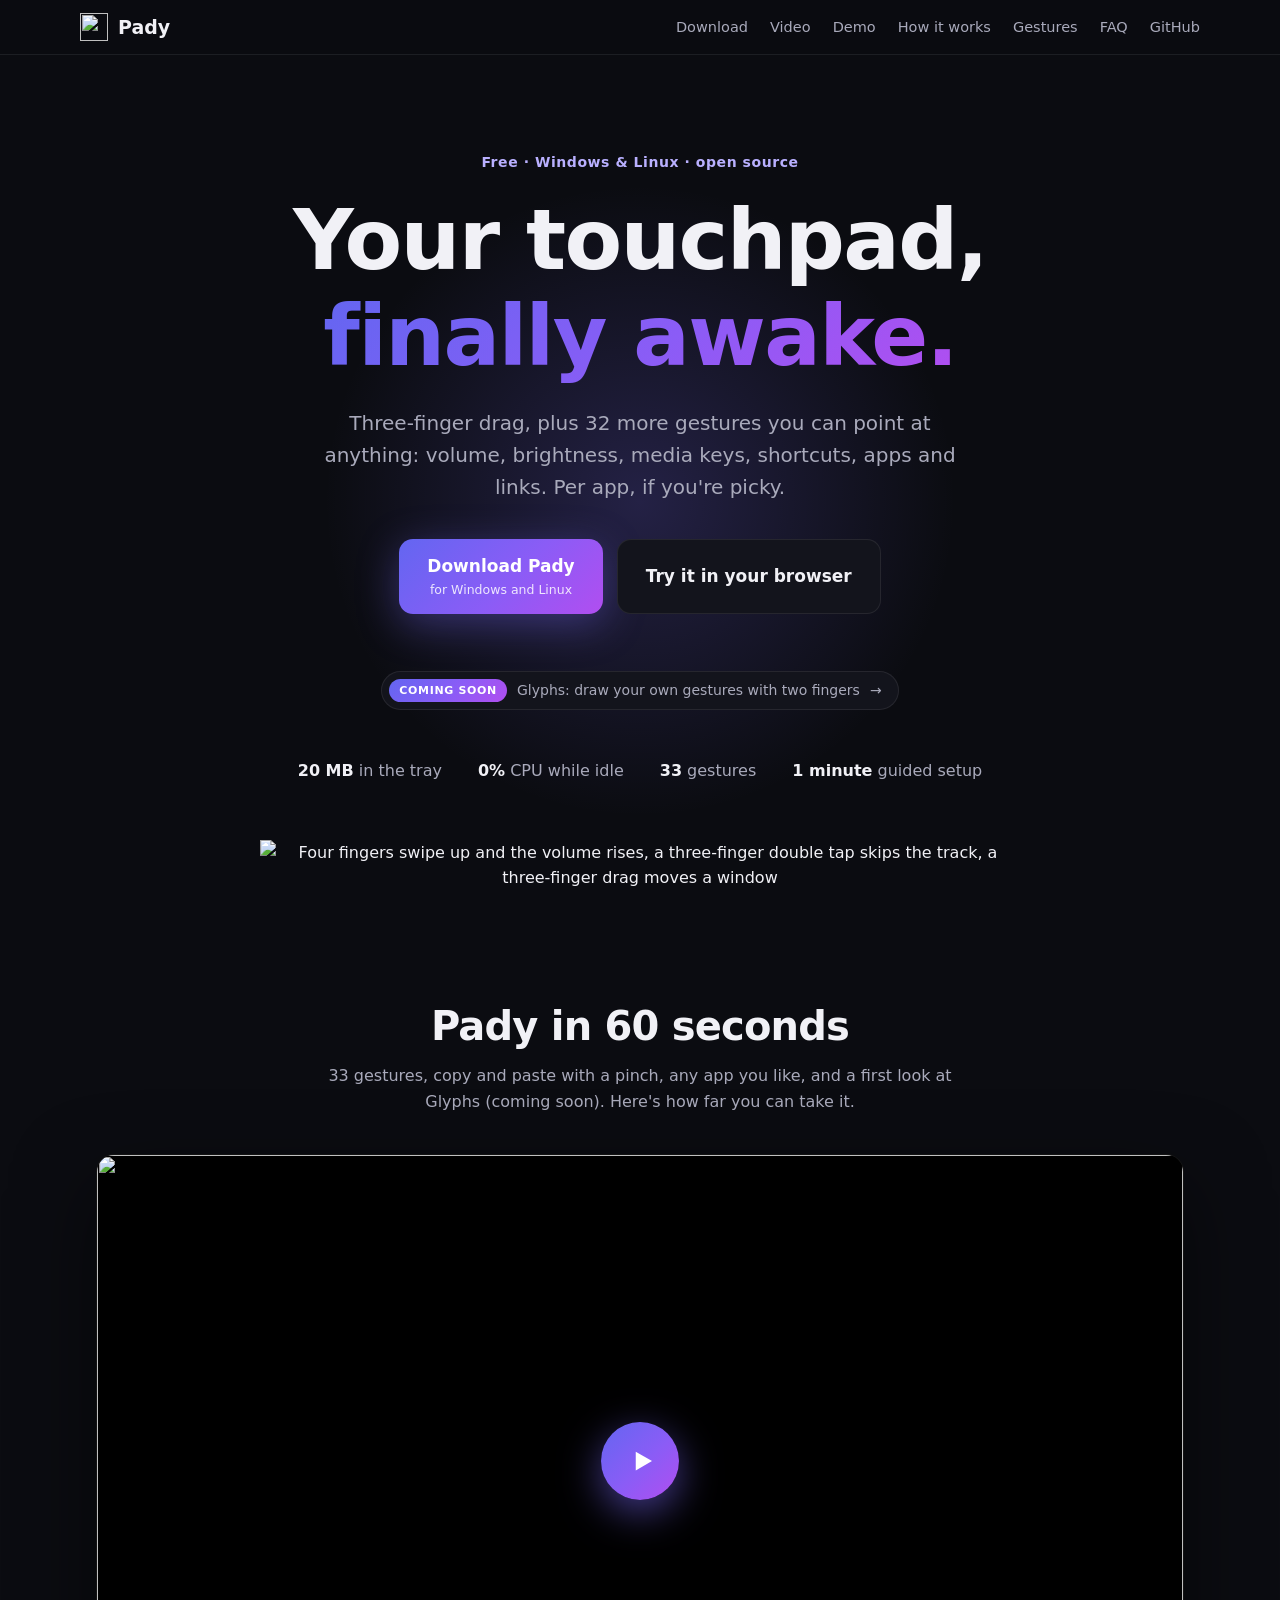
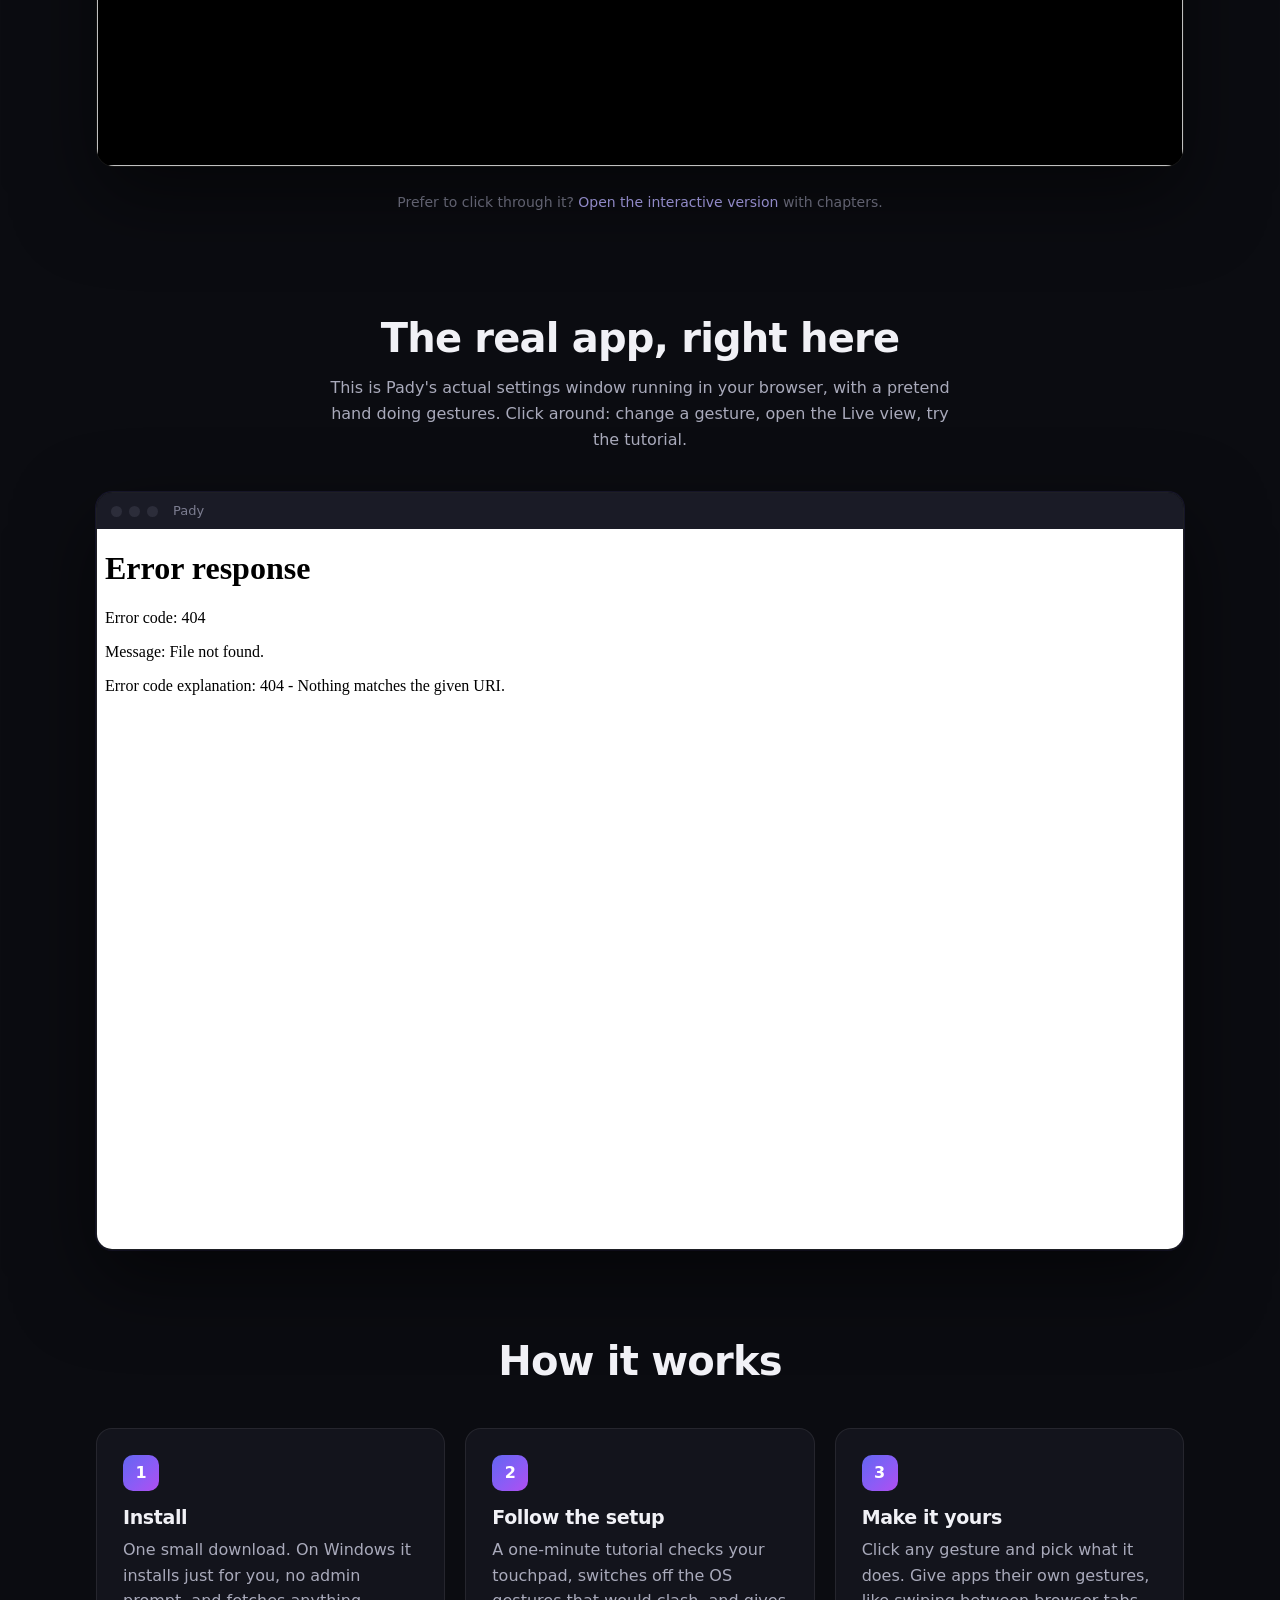
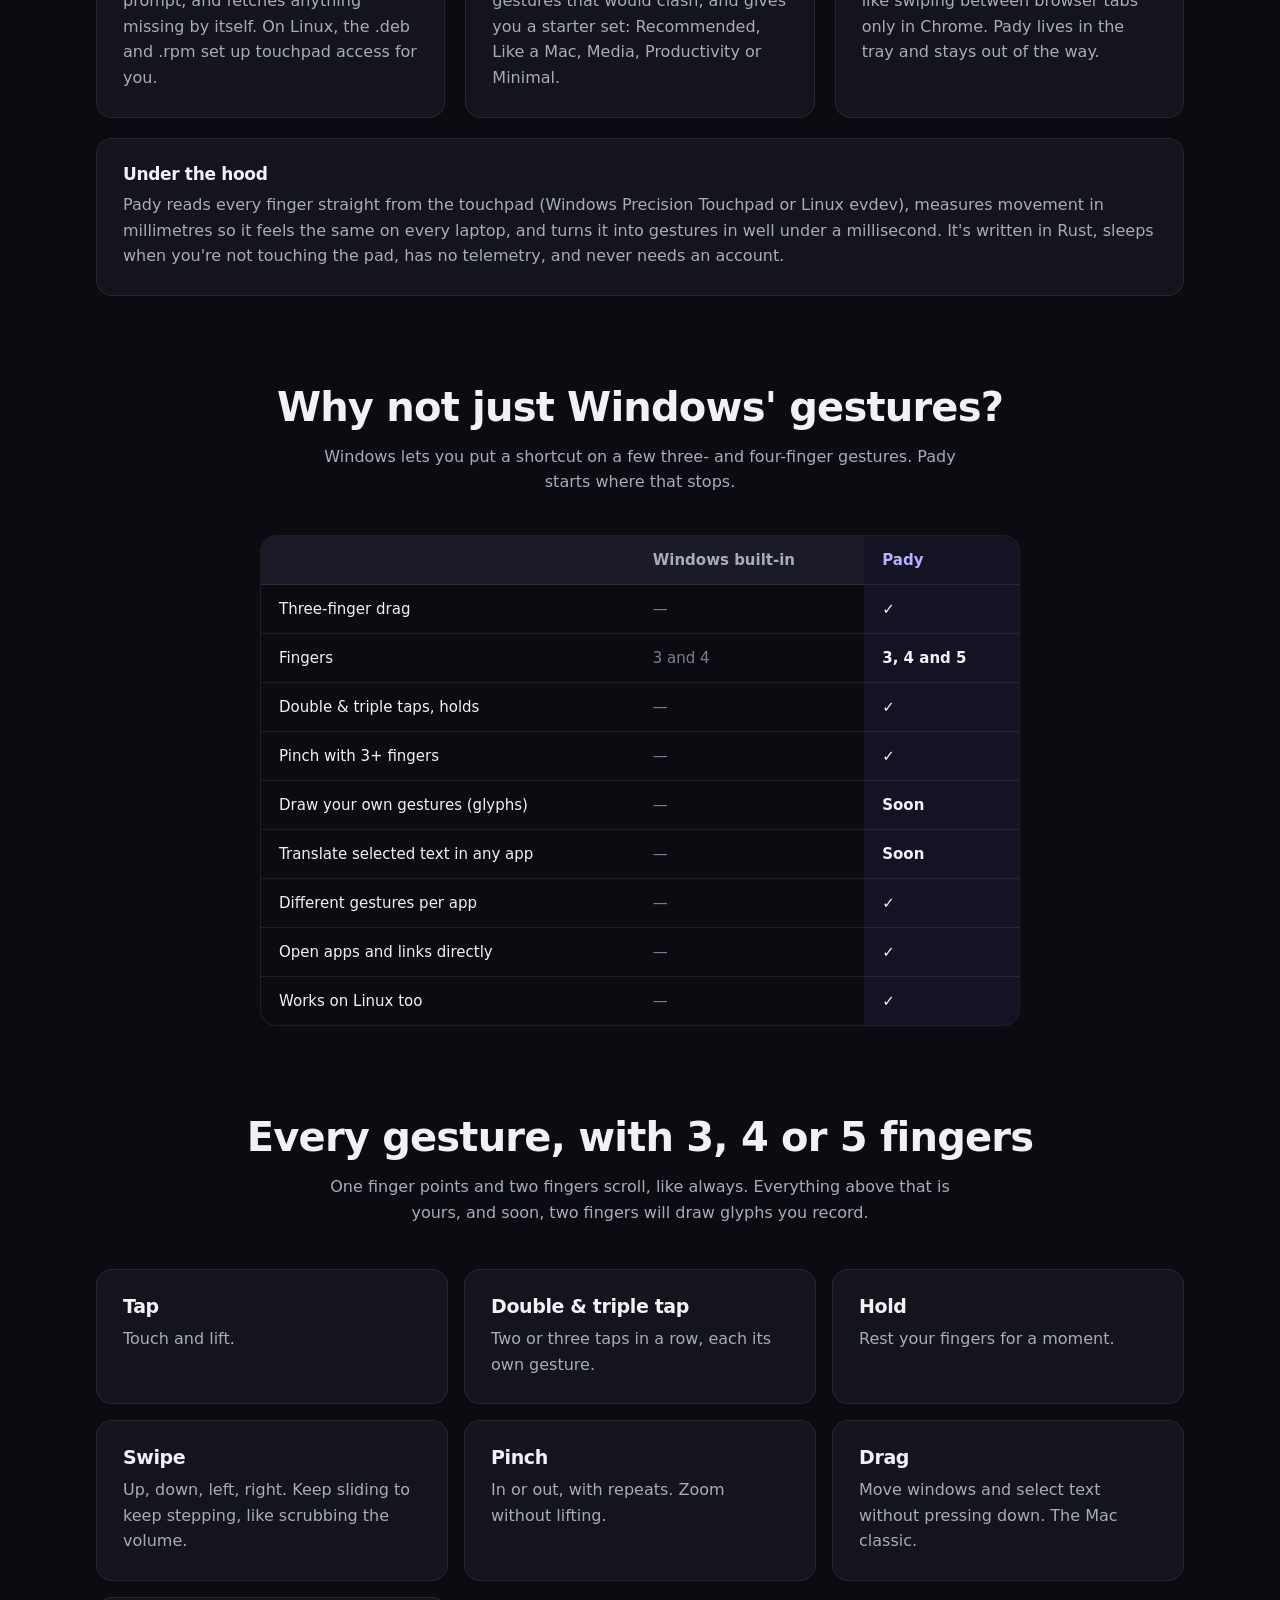
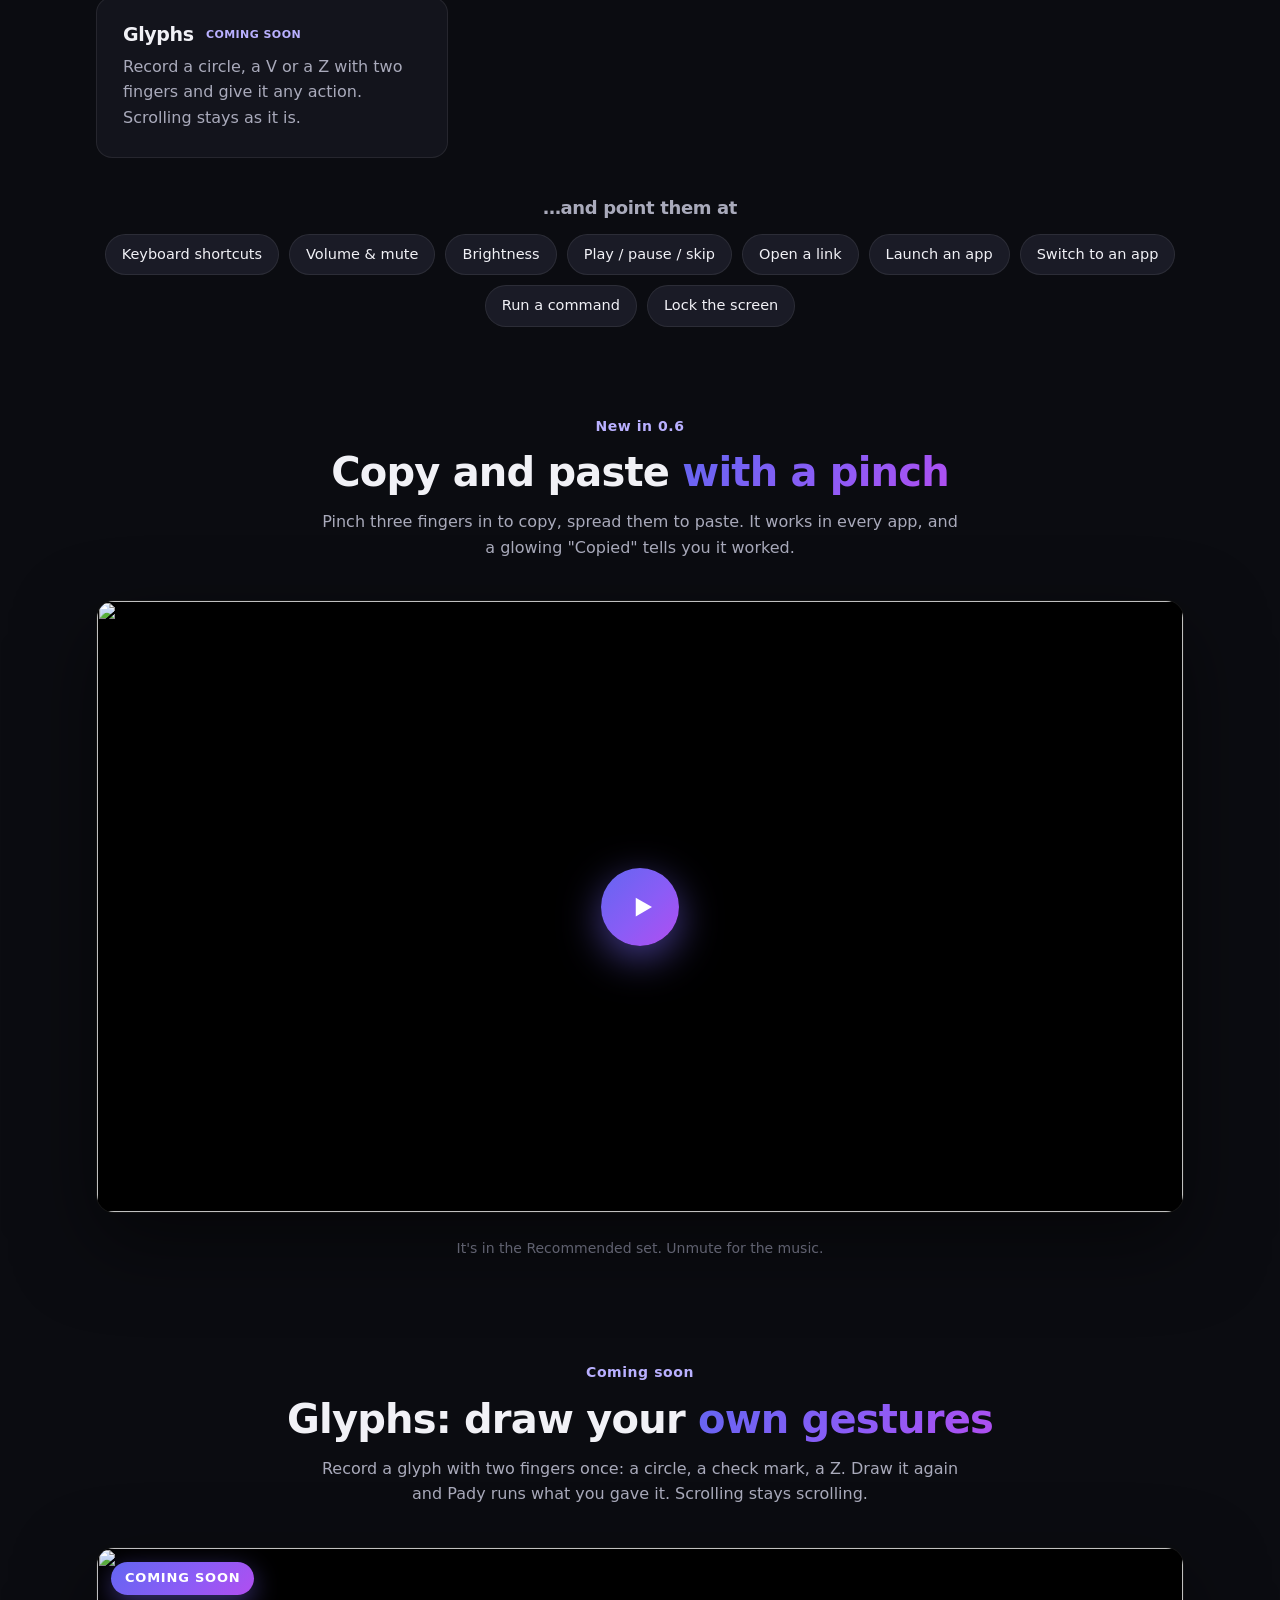
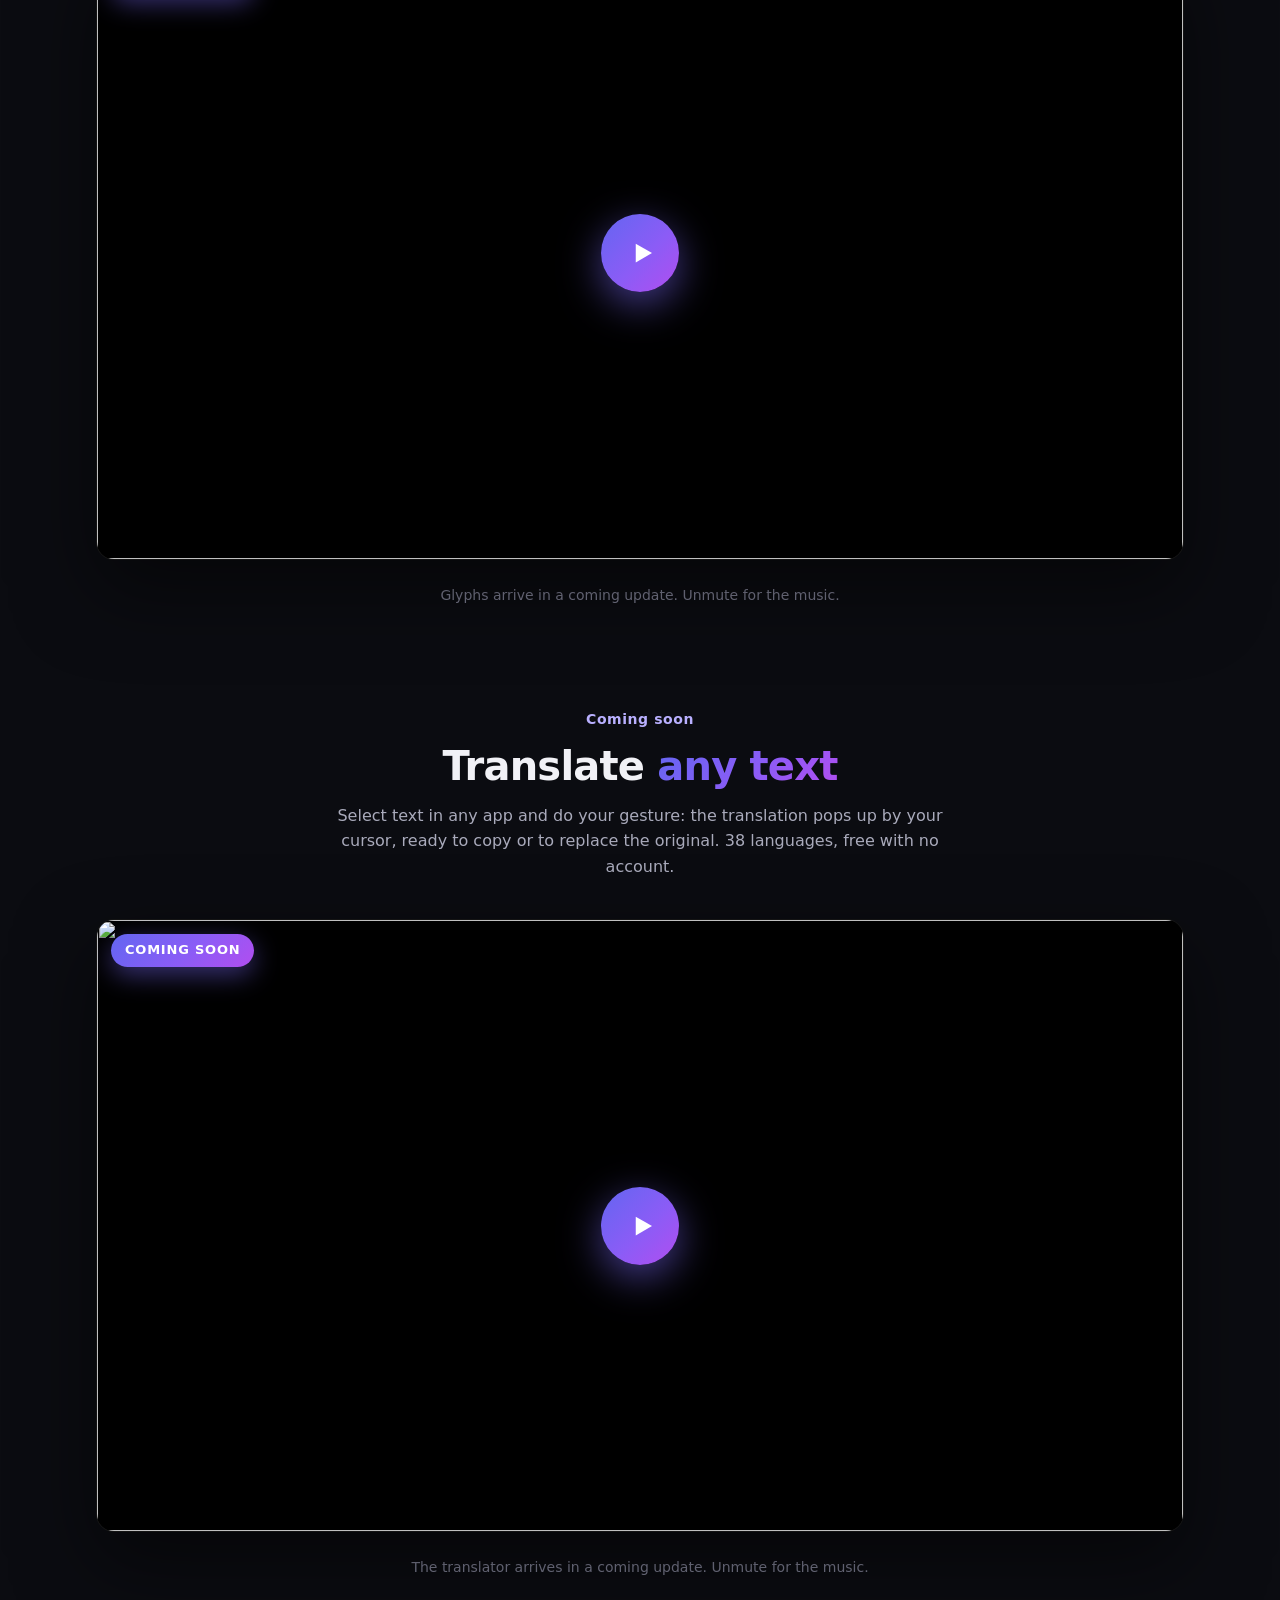
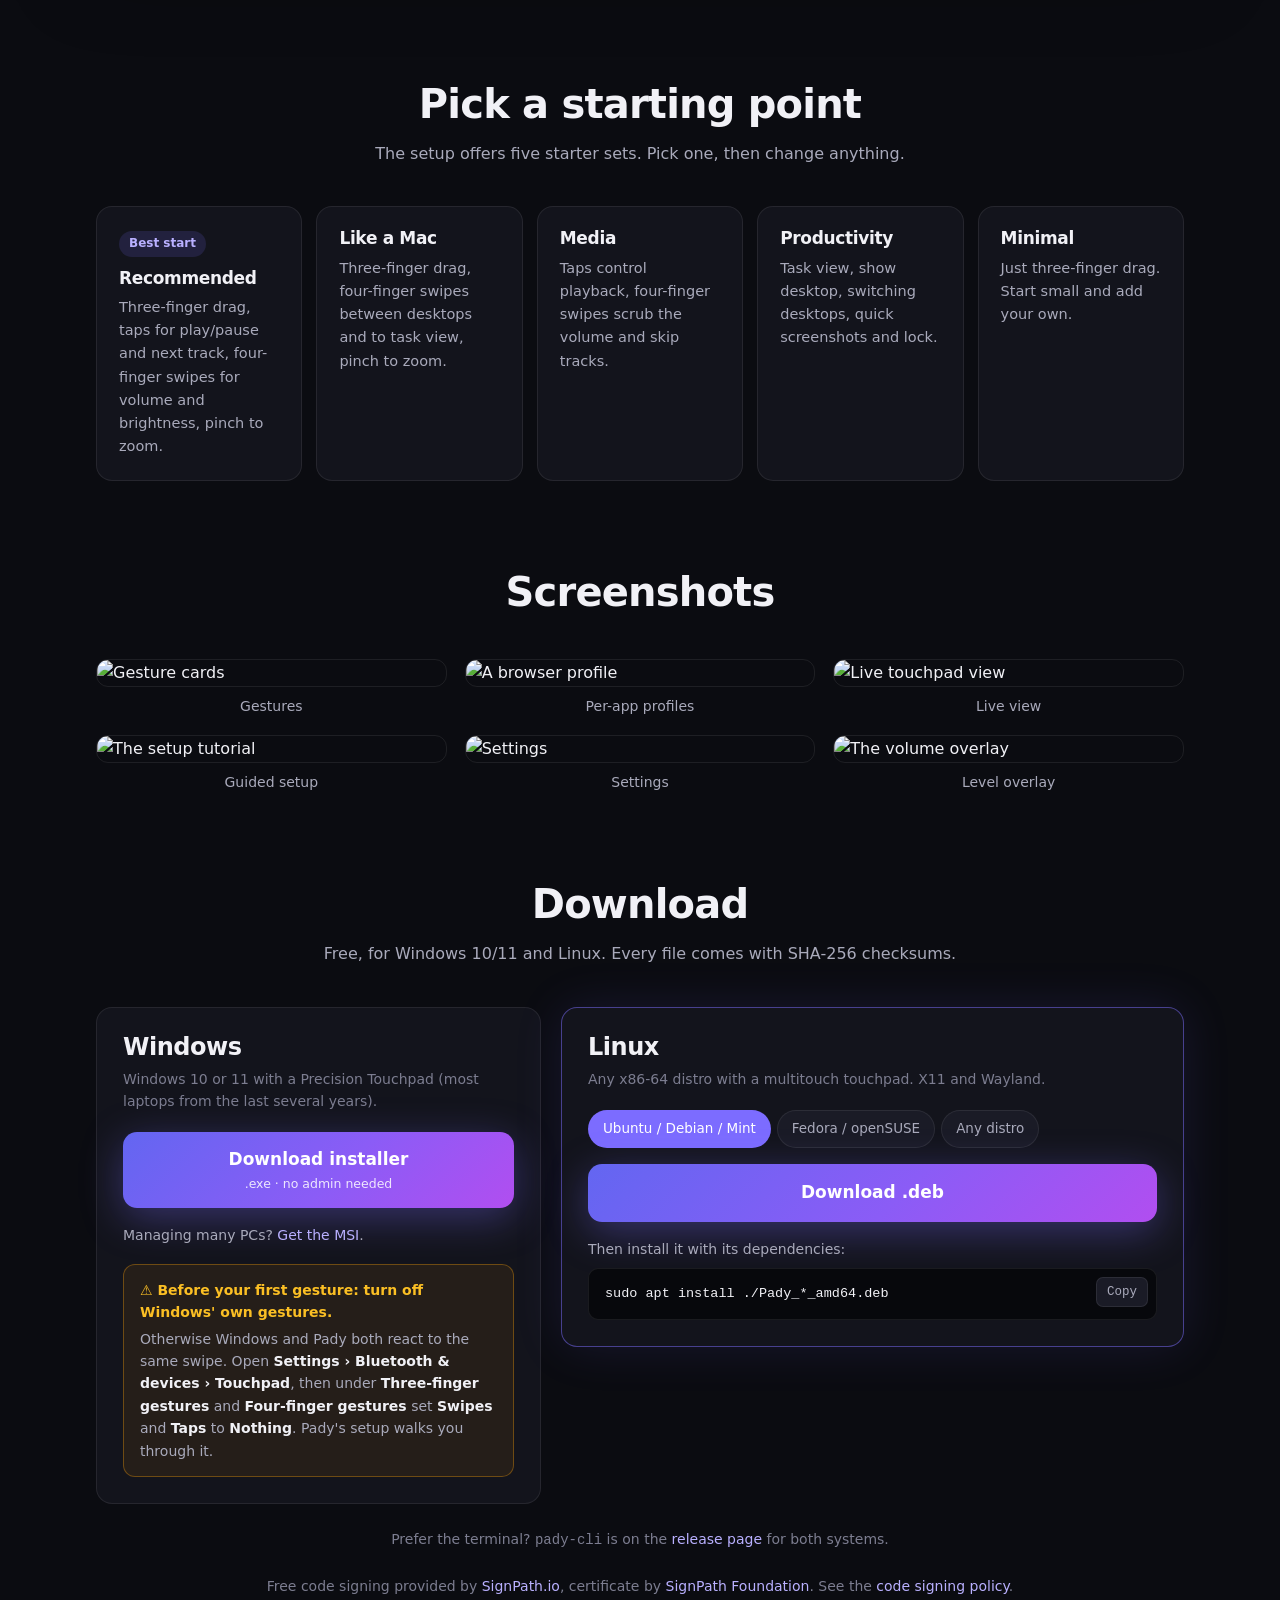
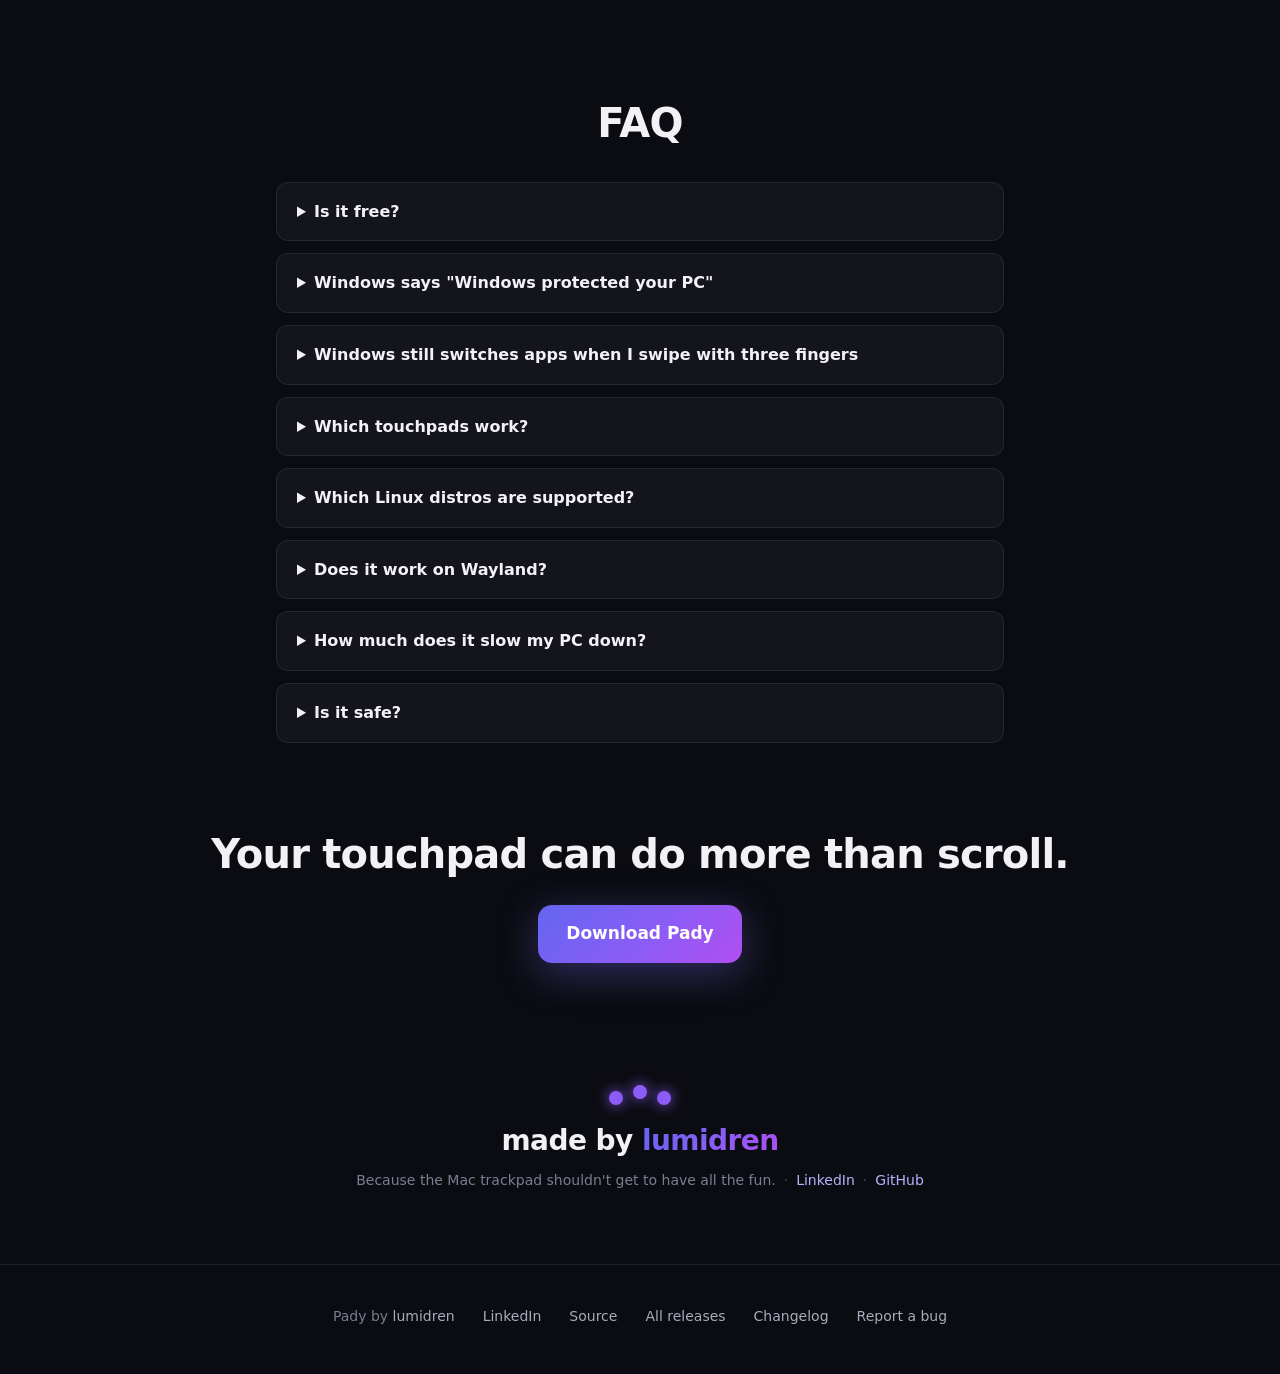
==== site/index.html @ 4ce88fe6 "Play the Translator video from YouTube" ====
<!doctype html>
<html lang="en">
<head>
  <meta charset="utf-8">
  <meta name="viewport" content="width=device-width, initial-scale=1">
  <meta name="color-scheme" content="dark">
  <title>Pady · touchpad gestures for Windows and Linux</title>
  <meta name="description" content="Your touchpad, finally awake. Three-finger drag, plus 32 more gestures you can point at anything: volume, brightness, media keys, shortcuts, apps and links. Free for Windows and Linux.">
  <meta property="og:title" content="Pady · touchpad gestures for Windows and Linux">
  <meta property="og:description" content="Your touchpad, finally awake. Three-finger drag, plus 32 more gestures you can point at anything.">
  <meta property="og:image" content="docs/screenshots/gestures.png">
  <link rel="icon" href="demo/logo.svg" type="image/svg+xml">
  <link rel="stylesheet" href="style.css">
</head>
<body>
  <header class="nav">
    <a class="brand" href="#top"><img src="demo/logo.svg" alt="" width="28" height="28">Pady</a>
    <nav>
      <a href="#download">Download</a>
      <a href="#video">Video</a>
      <a href="#demo">Demo</a>
      <a href="#how">How it works</a>
      <a href="#gestures">Gestures</a>
      <a href="#faq">FAQ</a>
      <a href="https://github.com/lumidren/Pady">GitHub</a>
    </nav>
  </header>

  <main id="top">
    <section class="hero">
      <div class="glow" aria-hidden="true"></div>
      <p class="eyebrow">Free · Windows &amp; Linux · open source</p>
      <h1>Your touchpad,<br><span class="grad">finally awake.</span></h1>
      <p class="lead">Three-finger drag, plus 32 more gestures you can point at anything: volume, brightness, media keys, shortcuts, apps and links. Per app, if you're picky.</p>
      <div class="cta">
        <a class="btn btn-primary" id="dl-main" href="https://github.com/lumidren/Pady/releases/latest">
          <span id="dl-label">Download Pady</span>
          <small id="dl-meta">for Windows and Linux</small>
        </a>
        <a class="btn btn-ghost" href="#demo">Try it in your browser</a>
      </div>
      <p class="dl-others" id="dl-others"></p>
      <a class="soon-link" href="#glyphs"><span class="soon-tag">Coming soon</span> Glyphs: draw your own gestures with two fingers <span aria-hidden="true">→</span></a>
      <ul class="facts">
        <li><b>20 MB</b> in the tray</li>
        <li><b>0%</b> CPU while idle</li>
        <li><b>33</b> gestures</li>
        <li><b>1 minute</b> guided setup</li>
      </ul>
      <img class="hero-demo" src="docs/demo.svg" alt="Four fingers swipe up and the volume rises, a three-finger double tap skips the track, a three-finger drag moves a window">
    </section>

    <section id="video" class="section">
      <h2>Pady in 60 seconds</h2>
      <p class="sub">33 gestures, copy and paste with a pinch, any app you like, and a first look at Glyphs (coming soon). Here's how far you can take it.</p>
      <div class="video-frame" id="main-video" data-youtube="e4grMSxty78" data-title="Pady in 60 seconds">
        <video controls playsinline preload="none" poster="docs/video/poster.png" width="1920" height="1080">
          <source src="docs/video/pady-in-60-seconds.mp4" type="video/mp4">
          <a href="docs/video/pady-in-60-seconds.mp4">Download the video</a>
        </video>
      </div>
      <p class="note-center">Prefer to click through it? <a href="video.html">Open the interactive version</a> with chapters.</p>
    </section>

    <section id="demo" class="section">
      <h2>The real app, right here</h2>
      <p class="sub">This is Pady's actual settings window running in your browser, with a pretend hand doing gestures. Click around: change a gesture, open the Live view, try the tutorial.</p>
      <div class="demo-frame">
        <div class="demo-bar"><i></i><i></i><i></i><span>Pady</span></div>
        <iframe src="demo/index.html?noconflicts" title="Interactive demo of the Pady app" loading="lazy"></iframe>
      </div>
      <img class="demo-fallback" src="docs/screenshots/gestures.png" alt="Pady's gesture page">
      <p class="note">On a phone? Here's a screenshot instead. The live demo needs a bigger screen.</p>
    </section>

    <section id="how" class="section">
      <h2>How it works</h2>
      <div class="steps">
        <div class="step"><span>1</span><h3>Install</h3><p>One small download. On Windows it installs just for you, no admin prompt, and fetches anything missing by itself. On Linux, the .deb and .rpm set up touchpad access for you.</p></div>
        <div class="step"><span>2</span><h3>Follow the setup</h3><p>A one-minute tutorial checks your touchpad, switches off the OS gestures that would clash, and gives you a starter set: Recommended, Like a Mac, Media, Productivity or Minimal.</p></div>
        <div class="step"><span>3</span><h3>Make it yours</h3><p>Click any gesture and pick what it does. Give apps their own gestures, like swiping between browser tabs only in Chrome. Pady lives in the tray and stays out of the way.</p></div>
      </div>
      <div class="under">
        <h3>Under the hood</h3>
        <p>Pady reads every finger straight from the touchpad (Windows Precision Touchpad or Linux evdev), measures movement in millimetres so it feels the same on every laptop, and turns it into gestures in well under a millisecond. It's written in Rust, sleeps when you're not touching the pad, has no telemetry, and never needs an account.</p>
      </div>
    </section>

    <section class="section">
      <h2>Why not just Windows' gestures?</h2>
      <p class="sub">Windows lets you put a shortcut on a few three- and four-finger gestures. Pady starts where that stops.</p>
      <div class="compare">
        <table>
          <thead><tr><th></th><th>Windows built-in</th><th class="us">Pady</th></tr></thead>
          <tbody>
            <tr><td>Three-finger drag</td><td>—</td><td class="us">✓</td></tr>
            <tr><td>Fingers</td><td>3 and 4</td><td class="us">3, 4 and 5</td></tr>
            <tr><td>Double &amp; triple taps, holds</td><td>—</td><td class="us">✓</td></tr>
            <tr><td>Pinch with 3+ fingers</td><td>—</td><td class="us">✓</td></tr>
            <tr><td>Draw your own gestures (glyphs)</td><td>—</td><td class="us">Soon</td></tr>
            <tr><td>Translate selected text in any app</td><td>—</td><td class="us">Soon</td></tr>
            <tr><td>Different gestures per app</td><td>—</td><td class="us">✓</td></tr>
            <tr><td>Open apps and links directly</td><td>—</td><td class="us">✓</td></tr>
            <tr><td>Works on Linux too</td><td>—</td><td class="us">✓</td></tr>
          </tbody>
        </table>
      </div>
    </section>

    <section id="gestures" class="section">
      <h2>Every gesture, with 3, 4 or 5 fingers</h2>
      <p class="sub">One finger points and two fingers scroll, like always. Everything above that is yours, and soon, two fingers will draw glyphs you record.</p>
      <div class="grid">
        <div class="card"><h3>Tap</h3><p>Touch and lift.</p></div>
        <div class="card"><h3>Double &amp; triple tap</h3><p>Two or three taps in a row, each its own gesture.</p></div>
        <div class="card"><h3>Hold</h3><p>Rest your fingers for a moment.</p></div>
        <div class="card"><h3>Swipe</h3><p>Up, down, left, right. Keep sliding to keep stepping, like scrubbing the volume.</p></div>
        <div class="card"><h3>Pinch</h3><p>In or out, with repeats. Zoom without lifting.</p></div>
        <div class="card"><h3>Drag</h3><p>Move windows and select text without pressing down. The Mac classic.</p></div>
        <div class="card"><h3>Glyphs <small class="soon">coming soon</small></h3><p>Record a circle, a V or a Z with two fingers and give it any action. Scrolling stays as it is.</p></div>
      </div>
      <h3 class="small-h">…and point them at</h3>
      <ul class="chips">
        <li>Keyboard shortcuts</li><li>Volume &amp; mute</li><li>Brightness</li><li>Play / pause / skip</li>
        <li>Open a link</li><li>Launch an app</li><li>Switch to an app</li><li>Run a command</li><li>Lock the screen</li>
      </ul>
    </section>

    <section id="copy-paste" class="section">
      <p class="eyebrow">New in 0.6</p>
      <h2>Copy and paste <span class="grad">with a pinch</span></h2>
      <p class="sub">Pinch three fingers in to copy, spread them to paste. It works in every app, and a glowing "Copied" tells you it worked.</p>
      <div class="video-frame" data-youtube="aciO9Ana1ZE" data-title="Copy and paste with a pinch">
        <video id="copy-paste-video" class="autoclip" muted loop playsinline controls preload="none" poster="docs/video/copy-and-paste-poster.jpg" width="1280" height="720">
          <source src="docs/video/copy-and-paste.mp4" type="video/mp4">
          <a href="docs/video/copy-and-paste.mp4">Download the video</a>
        </video>
      </div>
      <p class="note-center">It's in the Recommended set. Unmute for the music.</p>
    </section>

    <section id="glyphs" class="section">
      <p class="eyebrow">Coming soon</p>
      <h2>Glyphs: draw your <span class="grad">own gestures</span></h2>
      <p class="sub">Record a glyph with two fingers once: a circle, a check mark, a Z. Draw it again and Pady runs what you gave it. Scrolling stays scrolling.</p>
      <div class="video-frame" data-youtube="Cz4-n7IDi_s" data-title="Glyphs: draw your own gestures">
        <span class="frame-badge">Coming soon</span>
        <video id="glyphs-video" class="autoclip" muted loop playsinline controls preload="none" poster="docs/video/glyphs-poster.jpg" width="1280" height="720">
          <source src="docs/video/glyphs.mp4" type="video/mp4">
          <a href="docs/video/glyphs.mp4">Download the video</a>
        </video>
      </div>
      <p class="note-center">Glyphs arrive in a coming update. Unmute for the music.</p>
    </section>

    <section id="translator" class="section">
      <p class="eyebrow">Coming soon</p>
      <h2>Translate <span class="grad">any text</span></h2>
      <p class="sub">Select text in any app and do your gesture: the translation pops up by your cursor, ready to copy or to replace the original. 38 languages, free with no account.</p>
      <div class="video-frame" data-youtube="sNIkzMRkDb4" data-title="Translate any text with a gesture">
        <span class="frame-badge">Coming soon</span>
        <video id="translator-video" class="autoclip" muted loop playsinline controls preload="none" poster="docs/video/translator-poster.jpg" width="1280" height="720">
          <source src="docs/video/translator.mp4" type="video/mp4">
          <a href="docs/video/translator.mp4">Download the video</a>
        </video>
      </div>
      <p class="note-center">The translator arrives in a coming update. Unmute for the music.</p>
    </section>

    <section class="section">
      <h2>Pick a starting point</h2>
      <p class="sub">The setup offers five starter sets. Pick one, then change anything.</p>
      <div class="presets">
        <div class="card"><span class="badge">Best start</span><h3>Recommended</h3><p>Three-finger drag, taps for play/pause and next track, four-finger swipes for volume and brightness, pinch to zoom.</p></div>
        <div class="card"><h3>Like a Mac</h3><p>Three-finger drag, four-finger swipes between desktops and to task view, pinch to zoom.</p></div>
        <div class="card"><h3>Media</h3><p>Taps control playback, four-finger swipes scrub the volume and skip tracks.</p></div>
        <div class="card"><h3>Productivity</h3><p>Task view, show desktop, switching desktops, quick screenshots and lock.</p></div>
        <div class="card"><h3>Minimal</h3><p>Just three-finger drag. Start small and add your own.</p></div>
      </div>
    </section>

    <section class="section">
      <h2>Screenshots</h2>
      <div class="shots">
        <figure><img src="docs/screenshots/gestures.png" alt="Gesture cards" loading="lazy"><figcaption>Gestures</figcaption></figure>
        <figure><img src="docs/screenshots/profiles.png" alt="A browser profile" loading="lazy"><figcaption>Per-app profiles</figcaption></figure>
        <figure><img src="docs/screenshots/live.png" alt="Live touchpad view" loading="lazy"><figcaption>Live view</figcaption></figure>
        <figure><img src="docs/screenshots/tutorial.png" alt="The setup tutorial" loading="lazy"><figcaption>Guided setup</figcaption></figure>
        <figure><img src="docs/screenshots/settings.png" alt="Settings" loading="lazy"><figcaption>Settings</figcaption></figure>
        <figure><img src="docs/screenshots/overlay.png" alt="The volume overlay" loading="lazy"><figcaption>Level overlay</figcaption></figure>
      </div>
    </section>

    <section id="download" class="section">
      <h2>Download</h2>
      <p class="sub" id="dl-version">Free, for Windows 10/11 and Linux. Every file comes with SHA-256 checksums.</p>
      <div class="downloads">
        <div class="card dl-card" data-os="windows">
          <h3>Windows</h3>
          <p class="req">Windows 10 or 11 with a Precision Touchpad (most laptops from the last several years).</p>
          <a class="btn btn-primary dl-file" data-asset="setup" href="https://github.com/lumidren/Pady/releases/latest">Download installer<small>.exe · no admin needed</small></a>
          <p class="alt">Managing many PCs? <a class="dl-file" data-asset="msi" href="https://github.com/lumidren/Pady/releases/latest">Get the MSI</a>.</p>
          <div class="caution" role="note">
            <b>⚠ Before your first gesture: turn off Windows' own gestures.</b>
            Otherwise Windows and Pady both react to the same swipe. Open <b>Settings › Bluetooth &amp; devices › Touchpad</b>, then under <b>Three-finger gestures</b> and <b>Four-finger gestures</b> set <b>Swipes</b> and <b>Taps</b> to <b>Nothing</b>. Pady's setup walks you through it.
          </div>
        </div>
        <div class="card dl-card" data-os="linux">
          <h3>Linux</h3>
          <p class="req">Any x86-64 distro with a multitouch touchpad. X11 and Wayland.</p>
          <div class="tabs" role="tablist">
            <button role="tab" data-tab="deb" aria-selected="true">Ubuntu / Debian / Mint</button>
            <button role="tab" data-tab="rpm" aria-selected="false">Fedora / openSUSE</button>
            <button role="tab" data-tab="appimage" aria-selected="false">Any distro</button>
          </div>
          <div class="tab" data-panel="deb">
            <a class="btn btn-primary dl-file" data-asset="deb" href="https://github.com/lumidren/Pady/releases/latest">Download .deb</a>
            <p class="alt">Then install it with its dependencies:</p>
            <pre><code>sudo apt install ./Pady_*_amd64.deb</code><button class="copy">Copy</button></pre>
          </div>
          <div class="tab" data-panel="rpm" hidden>
            <a class="btn btn-primary dl-file" data-asset="rpm" href="https://github.com/lumidren/Pady/releases/latest">Download .rpm</a>
            <p class="alt">Then install it with its dependencies:</p>
            <pre><code>sudo dnf install ./Pady-*.x86_64.rpm</code><button class="copy">Copy</button></pre>
          </div>
          <div class="tab" data-panel="appimage" hidden>
            <a class="btn btn-primary dl-file" data-asset="appimage" href="https://github.com/lumidren/Pady/releases/latest">Download AppImage</a>
            <p class="alt">Make it runnable and start it. The setup's <b>Fix permissions</b> button sets up touchpad access:</p>
            <pre><code>chmod +x Pady_*_amd64.AppImage &amp;&amp; ./Pady_*_amd64.AppImage</code><button class="copy">Copy</button></pre>
          </div>
        </div>
      </div>
      <p class="note-center">Prefer the terminal? <code>pady-cli</code> is on the <a href="https://github.com/lumidren/Pady/releases/latest">release page</a> for both systems.</p>
      <p class="note-center">Free code signing provided by <a href="https://about.signpath.io">SignPath.io</a>, certificate by <a href="https://signpath.org">SignPath Foundation</a>. See the <a href="https://github.com/lumidren/Pady#code-signing-policy">code signing policy</a>.</p>
    </section>

    <section id="faq" class="section narrow">
      <h2>FAQ</h2>
      <details><summary>Is it free?</summary><p>Yes. Pady is free and open source, with no ads, no accounts and no telemetry.</p></details>
      <details><summary>Windows says "Windows protected your PC"</summary><p>New apps without a paid code-signing certificate get that warning. Click <b>More info → Run anyway</b>. Every release lists SHA-256 checksums so you can check the file.</p></details>
      <details><summary>Windows still switches apps when I swipe with three fingers</summary><p>Windows runs its own gestures alongside Pady. Pady's setup shows you exactly which ones to turn off (<b>Settings › Bluetooth &amp; devices › Touchpad</b>), with a button straight to that page. Five-finger gestures never clash.</p></details>
      <details><summary>Which touchpads work?</summary><p>On Windows, any Precision Touchpad, which is most laptops from the last several years. On Linux, any multitouch touchpad, including ones that track fewer fingers than they report.</p></details>
      <details><summary>Which Linux distros are supported?</summary><p>Ubuntu, Debian, Mint, Pop!_OS and friends get the .deb; Fedora and openSUSE the .rpm; everything else the AppImage. Both packages pull in what Pady needs and set up touchpad access, so it works right after installing.</p></details>
      <details><summary>Does it work on Wayland?</summary><p>Gestures and all actions do. Per-app profiles and "switch to app" need to know which window is in front: that works for X11 and XWayland apps, and on KDE Plasma.</p></details>
      <details><summary>How much does it slow my PC down?</summary><p>It doesn't. In the tray Pady is one process using about 20 MB and no CPU while you're not touching the pad. The settings window uses more while it's open and frees it all when you close it.</p></details>
      <details><summary>Is it safe?</summary><p>Pady reads only the touchpad, never the keyboard, and sends nothing about you anywhere. Its only connection is a twice-daily check on GitHub for a new version (you can turn it off), and updates install only if they're signed by Pady. The code is checked with fuzz tests and dependency audits. The details are in the <a href="https://github.com/lumidren/Pady/blob/main/SECURITY.md">security notes</a>, and how releases are signed is in the <a href="https://github.com/lumidren/Pady#code-signing-policy">code signing policy</a>.</p></details>
    </section>

    <section class="section final">
      <h2>Your touchpad can do more than scroll.</h2>
      <a class="btn btn-primary" id="dl-final" href="https://github.com/lumidren/Pady/releases/latest"><span>Download Pady</span></a>
    </section>
    <section id="maker" class="section">
      <div class="maker">
        <div class="maker-dots" aria-hidden="true"><i></i><i></i><i></i></div>
        <p class="maker-title">made by <span class="grad">lumidren</span></p>
        <p class="maker-sub">Because the Mac trackpad shouldn't get to have all the fun.<span class="sep">·</span><a href="https://www.linkedin.com/in/lumidren">LinkedIn</a><span class="sep">·</span><a href="https://github.com/lumidren">GitHub</a></p>
      </div>
    </section>
  </main>

  <footer>
    <span>Pady by <a href="https://www.linkedin.com/in/lumidren">lumidren</a></span>
    <a href="https://www.linkedin.com/in/lumidren">LinkedIn</a>
    <a href="https://github.com/lumidren/Pady">Source</a>
    <a href="https://github.com/lumidren/Pady/releases">All releases</a>
    <a href="https://github.com/lumidren/Pady/blob/main/CHANGELOG.md">Changelog</a>
    <a href="https://github.com/lumidren/Pady/issues/new/choose">Report a bug</a>
  </footer>
  <script src="site.js"></script>
</body>
</html>
---- site/style.css ----
:root {
  --bg: #0b0c11;
  --surface: #13141c;
  --surface-2: #1a1b26;
  --border: rgba(255, 255, 255, 0.08);
  --text: #f1f1f6;
  --text-2: #a9aabb;
  --text-3: #7c7d90;
  --accent: #7c6cff;
  --accent-text: #b9b0ff;
  --grad: linear-gradient(135deg, #6366f1 0%, #8b5cf6 55%, #b14ef0 100%);
  --radius: 16px;
  color-scheme: dark;
}
* { box-sizing: border-box; }
html { scroll-behavior: smooth; }
body {
  margin: 0; background: var(--bg); color: var(--text);
  font: 16px/1.6 "Segoe UI Variable Text", "Segoe UI", system-ui, -apple-system, Ubuntu, sans-serif;
  -webkit-font-smoothing: antialiased;
}
a { color: var(--accent-text); text-decoration: none; }
a:hover { text-decoration: underline; }
img { max-width: 100%; display: block; }

/* Nav */
.nav {
  position: sticky; top: 0; z-index: 10; display: flex; align-items: center; justify-content: space-between;
  padding: 12px max(16px, calc((100% - 1120px) / 2)); background: rgba(11, 12, 17, 0.8);
  backdrop-filter: blur(12px); border-bottom: 1px solid var(--border);
}
.brand { display: flex; align-items: center; gap: 10px; font-weight: 700; font-size: 19px; color: var(--text); }
.brand:hover { text-decoration: none; }
.nav nav { display: flex; gap: 22px; }
.nav nav a { color: var(--text-2); font-size: 14.5px; }
.nav nav a:hover { color: var(--text); text-decoration: none; }

/* Sections */
.section { max-width: 1120px; margin: 0 auto; padding: 88px 16px 0; scroll-margin-top: -24px; }
.section.narrow { max-width: 760px; }
h1, h2, h3 { line-height: 1.15; margin: 0; letter-spacing: -0.02em; }
h2 { font-size: clamp(28px, 4vw, 40px); text-align: center; }
.sub { color: var(--text-2); text-align: center; max-width: 640px; margin: 14px auto 0; }
.grad { background: var(--grad); -webkit-background-clip: text; background-clip: text; color: transparent; }

/* Hero */
.hero { position: relative; text-align: center; padding: 96px 16px 24px; overflow: hidden; }
.glow {
  position: absolute; left: 50%; top: 10%; width: 720px; height: 720px; transform: translateX(-50%);
  background: radial-gradient(circle, rgba(124, 108, 255, 0.22), transparent 62%); pointer-events: none; z-index: -1;
}
.eyebrow { color: var(--accent-text); font-weight: 600; font-size: 14px; letter-spacing: 0.04em; margin: 0 0 18px; }
h1 { font-size: clamp(44px, 8vw, 84px); font-weight: 800; }
.lead { color: var(--text-2); font-size: clamp(17px, 2.2vw, 20px); max-width: 640px; margin: 22px auto 0; }
.cta { display: flex; gap: 14px; justify-content: center; flex-wrap: wrap; margin-top: 36px; }
.btn {
  display: inline-flex; flex-direction: column; align-items: center; justify-content: center;
  padding: 14px 28px; border-radius: 14px; font-weight: 650; font-size: 17px; min-height: 58px;
}
.btn:hover { text-decoration: none; }
.btn small { font-weight: 500; font-size: 12.5px; opacity: 0.85; }
.btn-primary { background: var(--grad); color: #fff; box-shadow: 0 10px 40px rgba(124, 108, 255, 0.35); }
.btn-primary:hover { filter: brightness(1.08); }
.btn-ghost { color: var(--text); border: 1px solid var(--border); background: var(--surface); }
.btn-ghost:hover { background: var(--surface-2); }
.dl-others { color: var(--text-3); font-size: 14px; margin: 16px 0 0; min-height: 1.6em; }
.facts { list-style: none; display: flex; flex-wrap: wrap; justify-content: center; gap: 12px 36px; padding: 0; margin: 48px 0 0; color: var(--text-2); }
.facts b { color: var(--text); }

/* Demo */
.video-frame {
  margin-top: 40px; border-radius: 18px; overflow: hidden; border: 1px solid var(--border);
  background: #000; box-shadow: 0 30px 80px rgba(0, 0, 0, 0.5);
}
.video-frame video { display: block; width: 100%; height: auto; }
.video-frame video[hidden] { display: none; }
.video-frame { position: relative; }
.frame-badge {
  position: absolute; top: 14px; left: 14px; z-index: 1; padding: 6px 14px; border-radius: 999px;
  font-size: 13px; font-weight: 700; letter-spacing: .06em; text-transform: uppercase; color: #fff;
  background: var(--grad); box-shadow: 0 8px 26px rgba(124, 108, 255, 0.45); pointer-events: none;
}
.soon-link {
  display: inline-flex; align-items: center; gap: 10px; margin-top: 18px; padding: 7px 16px 7px 7px; border-radius: 999px;
  color: var(--text-2); font-size: 14px; background: var(--surface); border: 1px solid var(--border);
}
.soon-link:hover { color: var(--text); text-decoration: none; border-color: rgba(124, 108, 255, 0.5); }
.soon-tag {
  padding: 3px 10px; border-radius: 999px; font-size: 11px; font-weight: 700; letter-spacing: .06em;
  text-transform: uppercase; color: #fff; background: var(--grad);
}
/* The main video from YouTube: a poster and a play button until it's pressed. */
.yt-facade { position: relative; display: block; width: 100%; aspect-ratio: 16 / 9; padding: 0; border: 0; cursor: pointer; background: #000; }
.yt-facade img { display: block; width: 100%; height: 100%; object-fit: cover; }
.yt-play {
  position: absolute; left: 50%; top: 50%; width: 78px; height: 78px; margin: -39px; border-radius: 50%;
  background: var(--grad); display: grid; place-items: center; box-shadow: 0 12px 40px rgba(124, 108, 255, 0.55);
  transition: transform .2s;
}
.yt-facade:hover .yt-play { transform: scale(1.07); }
.yt-play svg { width: 30px; height: 30px; margin-left: 4px; fill: #fff; }
.video-frame iframe { display: block; width: 100%; aspect-ratio: 16 / 9; border: 0; }
.section > .eyebrow { text-align: center; margin-bottom: 12px; }
.demo-frame {
  margin: 40px auto 0; border-radius: var(--radius); overflow: hidden; border: 1px solid var(--border);
  box-shadow: 0 30px 80px rgba(0, 0, 0, 0.55), 0 0 0 1px rgba(124, 108, 255, 0.12);
}
.demo-bar { display: flex; align-items: center; gap: 7px; height: 36px; padding: 0 14px; background: var(--surface-2); color: var(--text-3); font-size: 13px; }
.demo-bar i { width: 11px; height: 11px; border-radius: 50%; background: #2c2d3a; }
.demo-bar span { margin-left: 8px; }
.demo-frame iframe { display: block; width: 100%; height: 720px; border: 0; background: var(--bg); }
.demo-fallback, .note { display: none; }

/* How it works */
.steps { display: grid; grid-template-columns: repeat(3, 1fr); gap: 20px; margin-top: 44px; }
.step, .card, .under { background: var(--surface); border: 1px solid var(--border); border-radius: var(--radius); padding: 26px; }
.step span {
  display: grid; place-items: center; width: 36px; height: 36px; border-radius: 10px; margin-bottom: 16px;
  background: var(--grad); color: #fff; font-weight: 700;
}
.step h3, .card h3 { font-size: 19px; margin-bottom: 8px; }
.step p, .card p, .under p { color: var(--text-2); margin: 0; }
.under { margin-top: 20px; }
.under h3 { font-size: 17px; margin-bottom: 8px; }

/* Gestures */
.grid { display: grid; grid-template-columns: repeat(3, 1fr); gap: 16px; margin-top: 44px; }
.small-h { text-align: center; margin: 40px 0 16px; font-size: 18px; color: var(--text-2); font-weight: 600; }
.chips { list-style: none; display: flex; flex-wrap: wrap; gap: 10px; justify-content: center; padding: 0; margin: 0; }
.chips li { padding: 8px 16px; border-radius: 999px; background: var(--surface-2); border: 1px solid var(--border); font-size: 14.5px; }

.badge {
  display: inline-block; margin-bottom: 12px; padding: 3px 10px; border-radius: 999px;
  font-size: 12px; font-weight: 600; color: var(--accent-text); background: rgba(124, 108, 255, 0.15);
}

/* Screenshots */
.shots { display: grid; grid-template-columns: repeat(3, 1fr); gap: 18px; margin-top: 44px; }
.shots figure { margin: 0; }
.shots img { border-radius: 12px; border: 1px solid var(--border); }
.shots figcaption { color: var(--text-2); font-size: 14px; text-align: center; margin-top: 8px; }

/* FAQ */
details { background: var(--surface); border: 1px solid var(--border); border-radius: 12px; padding: 16px 20px; margin-top: 12px; }
details:first-of-type { margin-top: 36px; }
summary { cursor: pointer; font-weight: 600; }
details p { color: var(--text-2); margin: 12px 0 0; }

/* Maker */
.maker { text-align: center; }
.maker-dots { display: flex; gap: 10px; justify-content: center; margin-bottom: 14px; }
.maker-dots i { width: 14px; height: 14px; border-radius: 50%; background: #8b5cf6; box-shadow: 0 0 14px #8b5cf6; }
.maker-dots i:nth-child(2) { transform: translateY(-6px); }
.maker-title { margin: 0; font-size: 28px; font-weight: 800; letter-spacing: -0.02em; }
.maker-sub { margin: 6px 0 0; color: var(--text-3); font-size: 14px; }
.maker-sub .sep { margin: 0 8px; opacity: 0.6; }

/* Ending */
.final { text-align: center; padding-bottom: 40px; }
.final .btn { margin-top: 28px; }
footer {
  display: flex; flex-wrap: wrap; gap: 12px 28px; justify-content: center; padding: 40px 16px 48px;
  margin-top: 72px; border-top: 1px solid var(--border); color: var(--text-3); font-size: 14px;
}
footer a { color: var(--text-2); }

@media (max-width: 860px) {
  .steps, .grid { grid-template-columns: 1fr; }
  .shots { grid-template-columns: 1fr 1fr; }
  .nav nav a:not(:last-child) { display: none; }
  .demo-frame { display: none; }
  .demo-fallback { display: block; margin: 32px auto 0; border-radius: 12px; border: 1px solid var(--border); }
  .note { display: block; color: var(--text-3); font-size: 13.5px; text-align: center; }
}
@media (prefers-reduced-motion: reduce) { html { scroll-behavior: auto; } }

/* Hero demo */
.hero-demo { width: min(760px, 100%); margin: 56px auto 0; }

/* Comparison */
.compare { max-width: 760px; margin: 40px auto 0; border-radius: var(--radius); border: 1px solid var(--border); overflow: hidden; }
.compare table { width: 100%; border-collapse: collapse; font-size: 15px; }
.compare th, .compare td { padding: 12px 18px; text-align: left; border-bottom: 1px solid var(--border); }
.compare tbody tr:last-child td { border-bottom: 0; }
.compare th { background: var(--surface-2); color: var(--text-2); font-weight: 600; }
.compare td:nth-child(2) { color: var(--text-3); }
.compare .us { color: var(--text); background: rgba(124, 108, 255, 0.08); font-weight: 600; }
.compare th.us { color: var(--accent-text); }

/* Starter sets */
.presets { display: grid; grid-template-columns: repeat(5, 1fr); gap: 14px; margin-top: 40px; }
.presets .card { padding: 22px; }
.presets h3 { font-size: 17px; }
.presets p { font-size: 14.5px; }

/* Downloads */
.downloads { display: grid; grid-template-columns: 1fr 1.4fr; gap: 20px; margin-top: 40px; align-items: start; }
.dl-card h3 { font-size: 24px; margin-bottom: 6px; }
.dl-card .req { color: var(--text-3); font-size: 14px; margin: 0 0 20px; }
.dl-card .btn { width: 100%; }
.dl-card .alt { color: var(--text-2); font-size: 14px; margin: 16px 0 8px; }
.caution {
  margin-top: 18px; padding: 14px 16px; border-radius: 12px; font-size: 14px; color: var(--text-2);
  background: rgba(245, 158, 11, 0.08); border: 1px solid rgba(245, 158, 11, 0.35);
}
.caution b:first-child { display: block; color: #fbbf24; margin-bottom: 4px; }
.caution b { color: var(--text); }
.dl-card.is-yours { border-color: rgba(124, 108, 255, 0.5); box-shadow: 0 0 50px rgba(124, 108, 255, 0.12); }
.tabs { display: flex; flex-wrap: wrap; gap: 6px; margin-bottom: 16px; }
.tabs button {
  font: inherit; font-size: 13.5px; padding: 7px 14px; border-radius: 999px; cursor: pointer;
  color: var(--text-2); background: var(--surface-2); border: 1px solid var(--border);
}
.tabs button[aria-selected="true"] { color: #fff; background: var(--accent); border-color: transparent; }
pre {
  position: relative; margin: 0; padding: 14px 80px 14px 16px; border-radius: 10px; overflow-x: auto;
  background: #07080c; border: 1px solid var(--border); font-size: 13.5px;
}
pre code { font-family: "Cascadia Code", Consolas, "Ubuntu Mono", monospace; color: var(--text); }
.copy {
  position: absolute; right: 8px; top: 8px; font: inherit; font-size: 12.5px; padding: 4px 10px; border-radius: 7px;
  cursor: pointer; color: var(--text-2); background: var(--surface-2); border: 1px solid var(--border);
}
.note-center { text-align: center; color: var(--text-3); font-size: 14px; margin-top: 24px; }
code { font-family: "Cascadia Code", Consolas, monospace; }

@media (max-width: 860px) {
  .presets { grid-template-columns: 1fr 1fr; }
  .downloads { grid-template-columns: 1fr; }
  .compare th, .compare td { padding: 10px 12px; font-size: 14px; }
}
.soon { font-size: 11px; font-weight: 600; letter-spacing: .04em; text-transform: uppercase; color: var(--accent-text); margin-left: 6px; vertical-align: middle; }
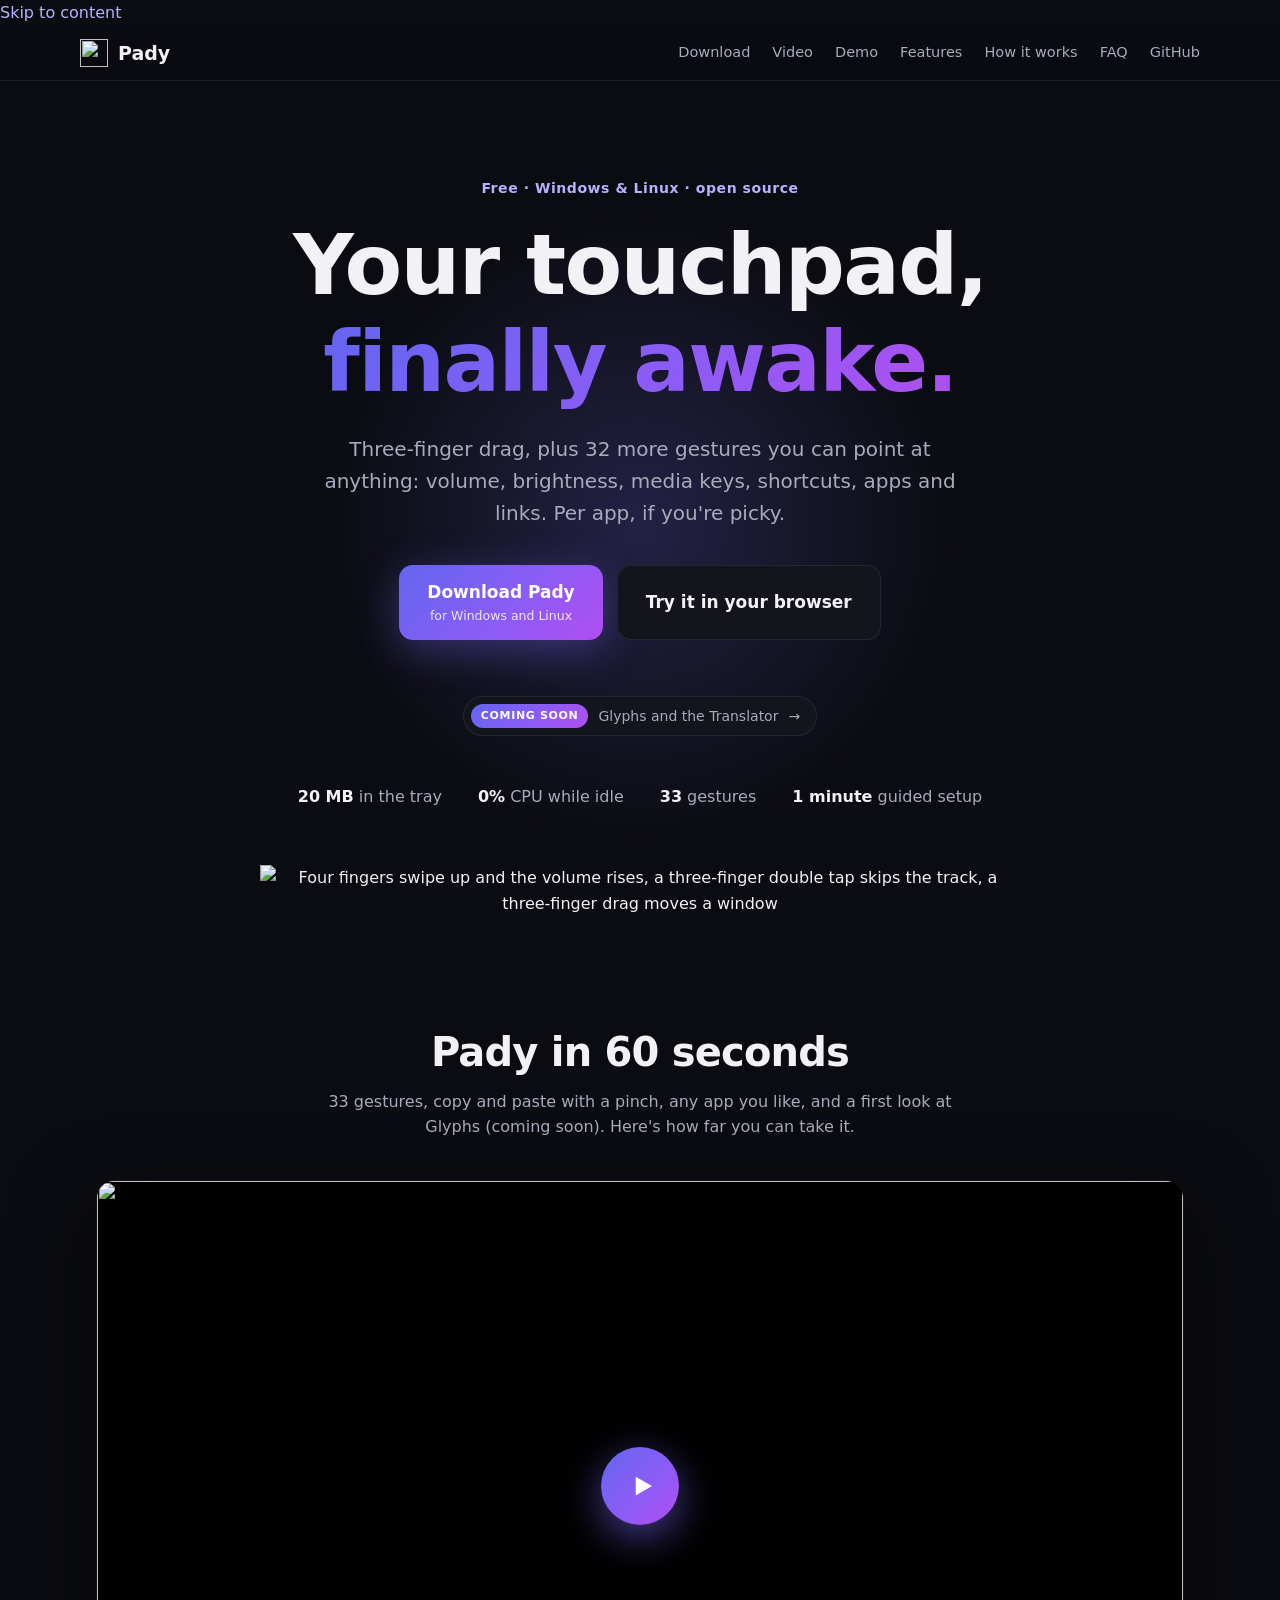
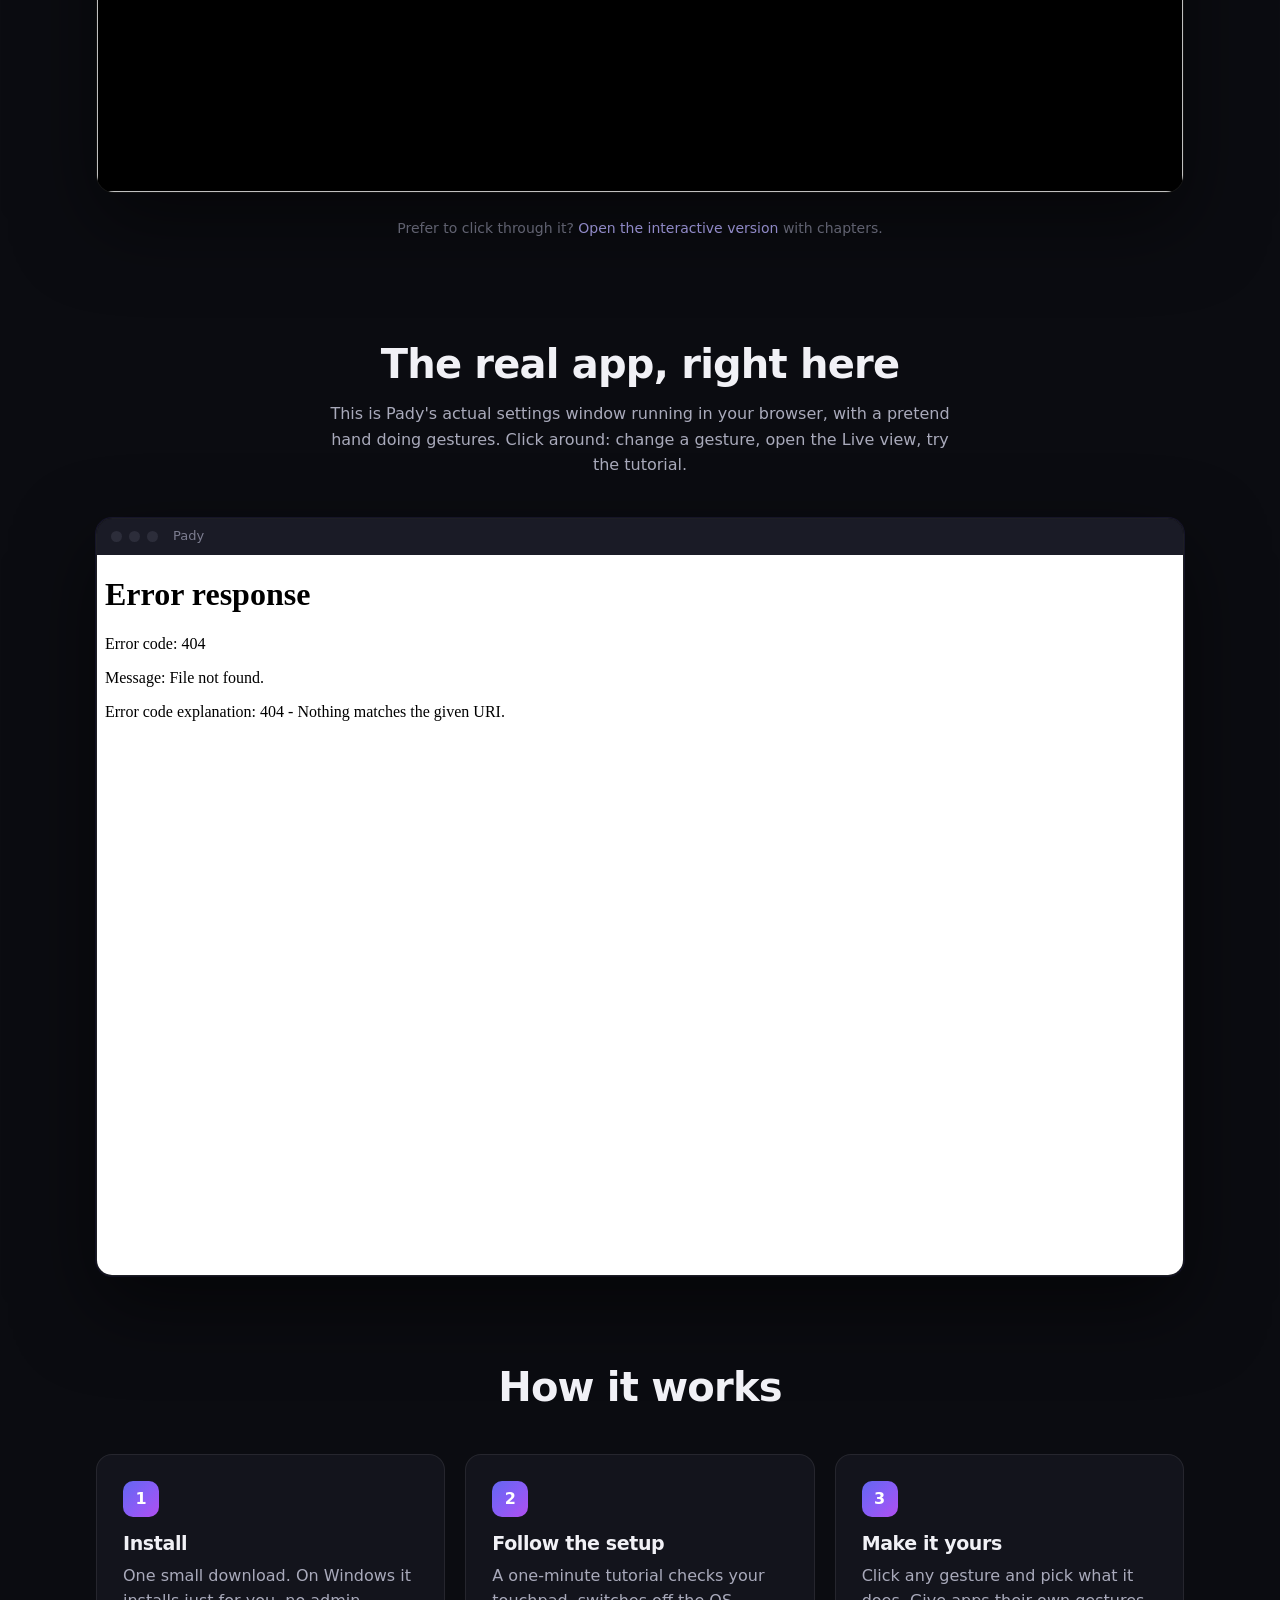
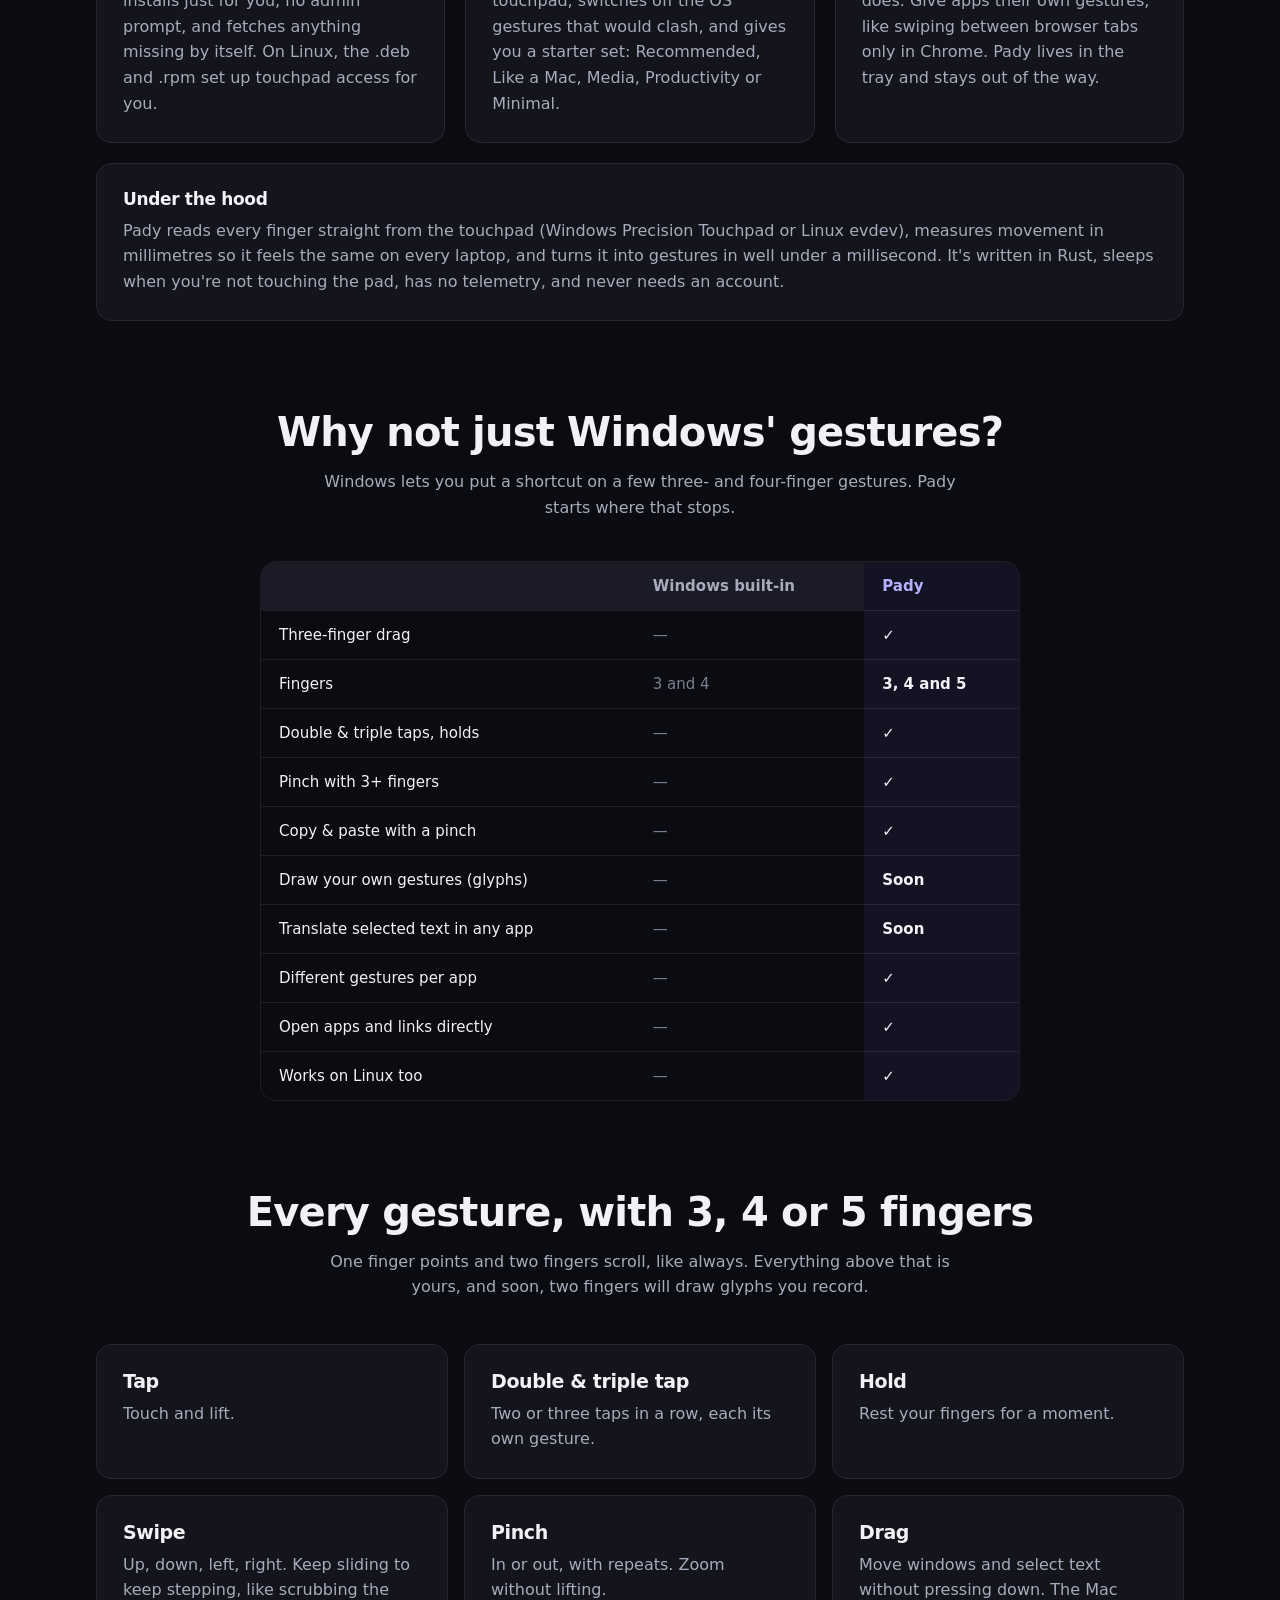
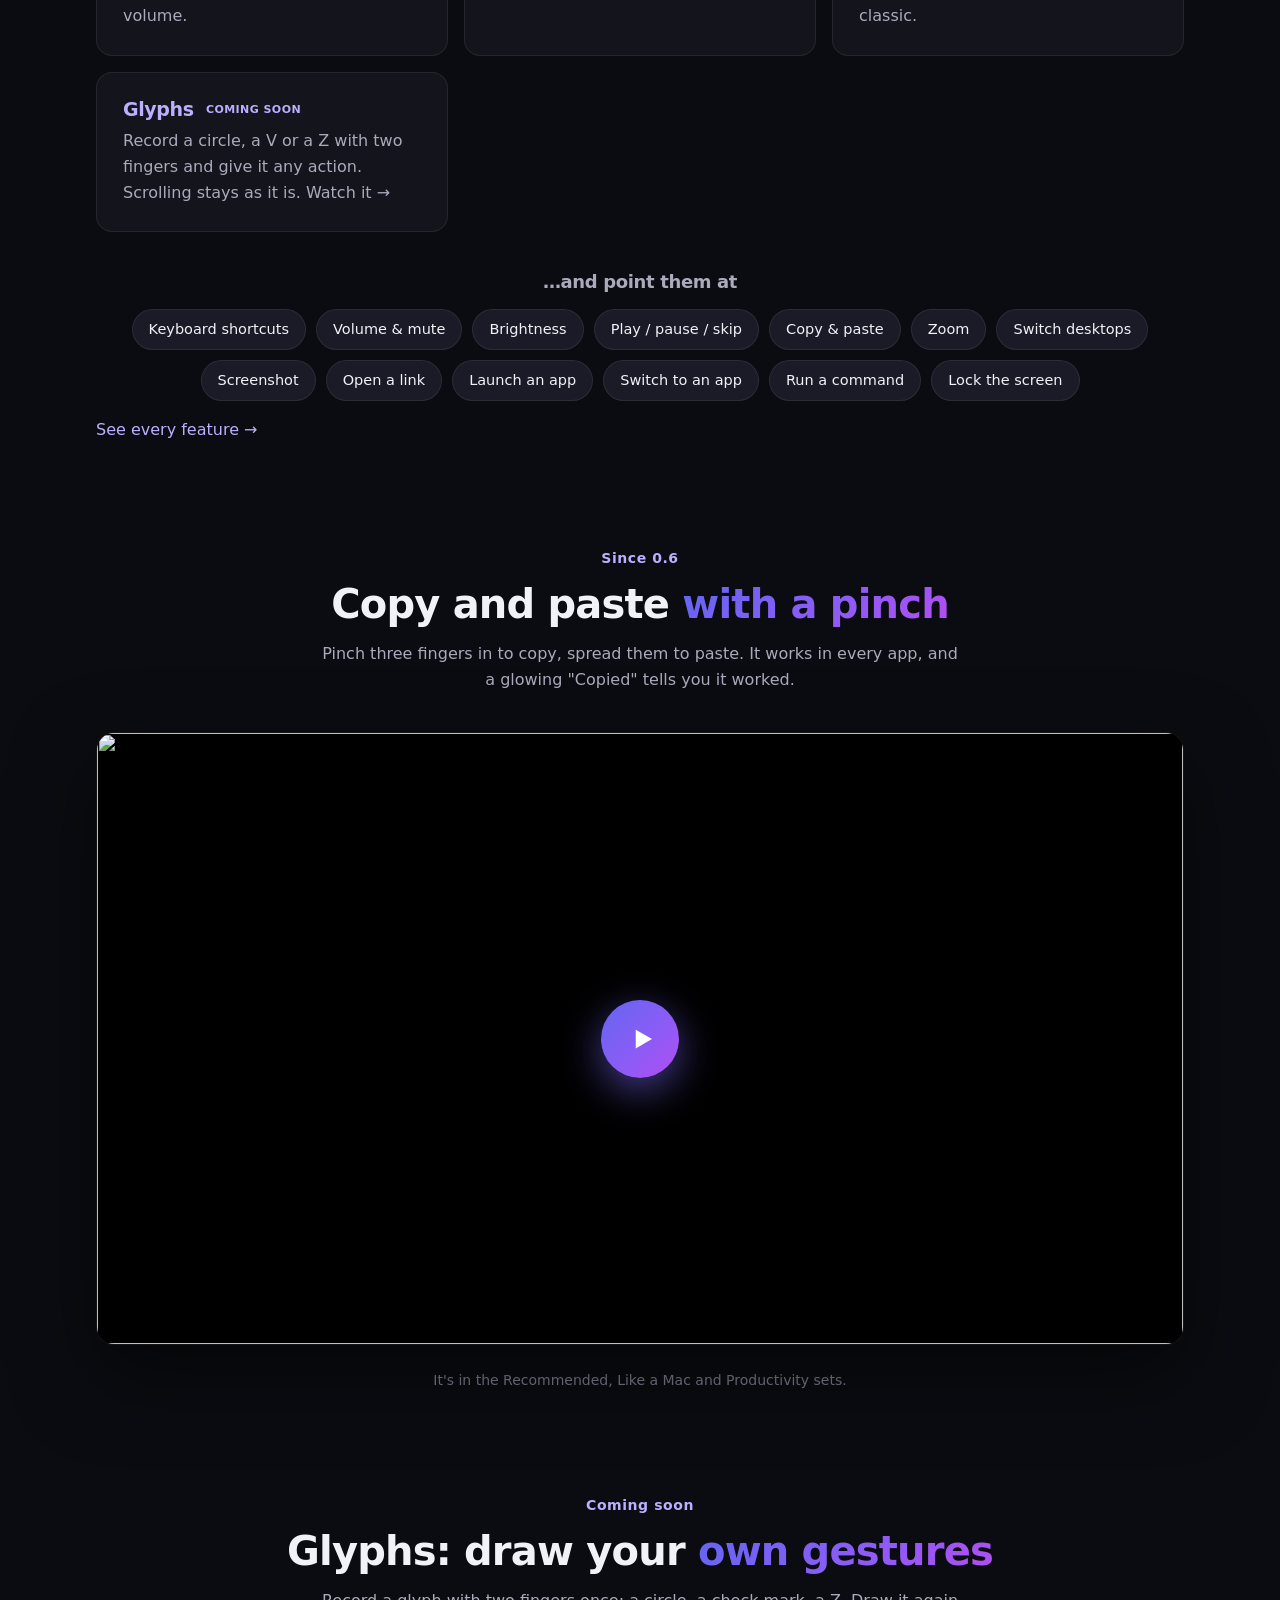
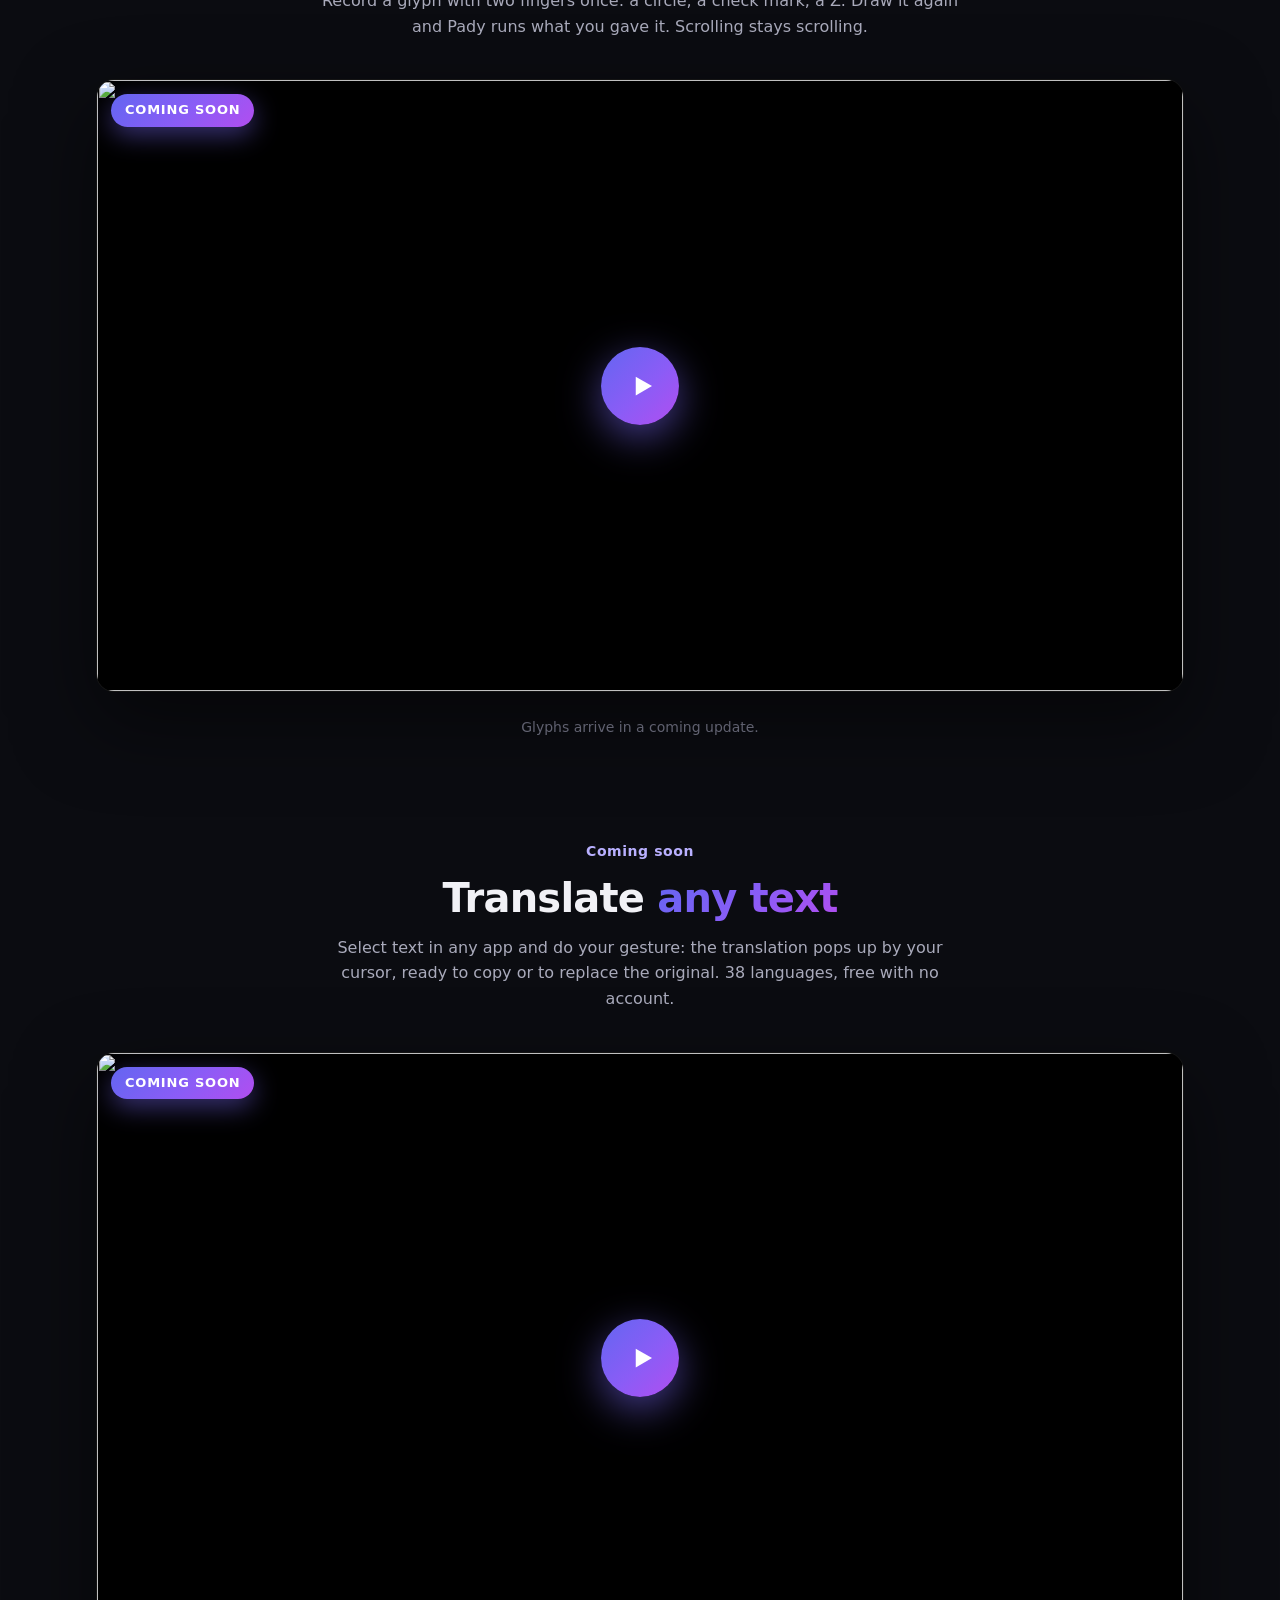
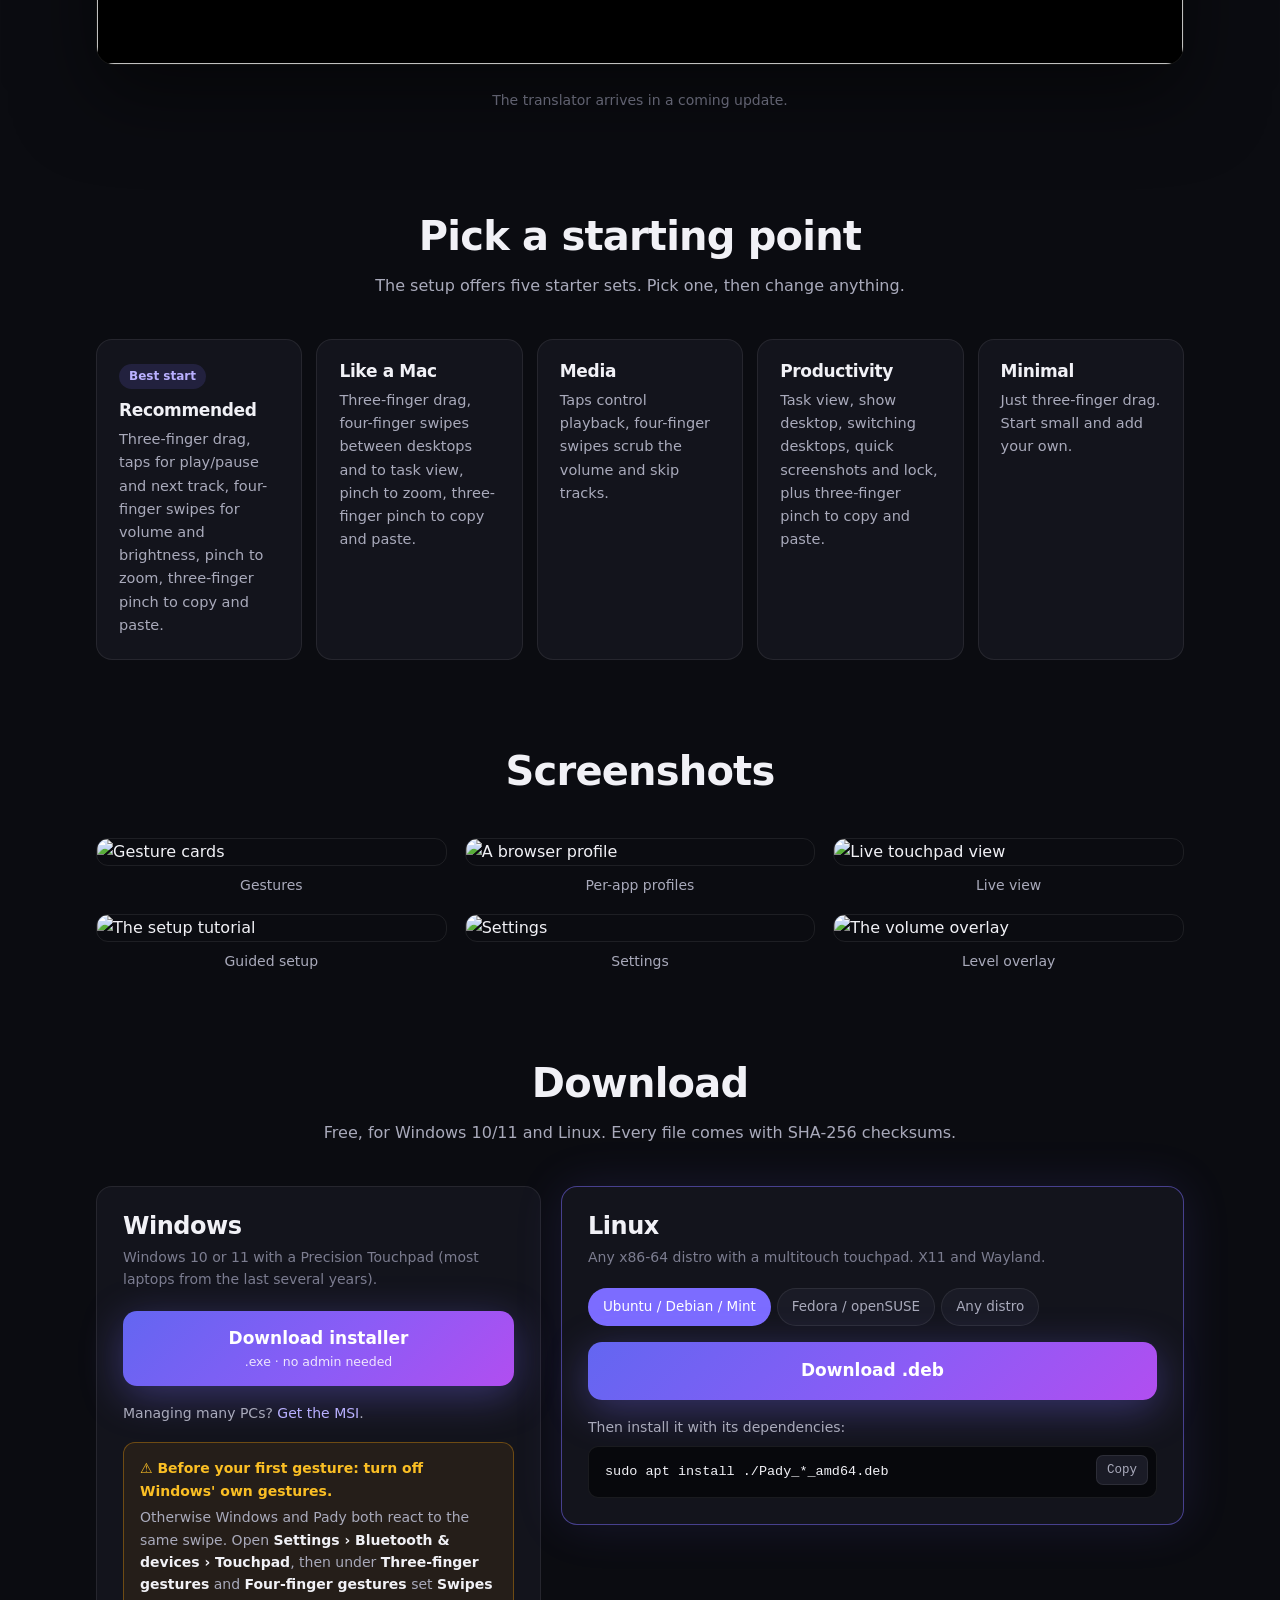
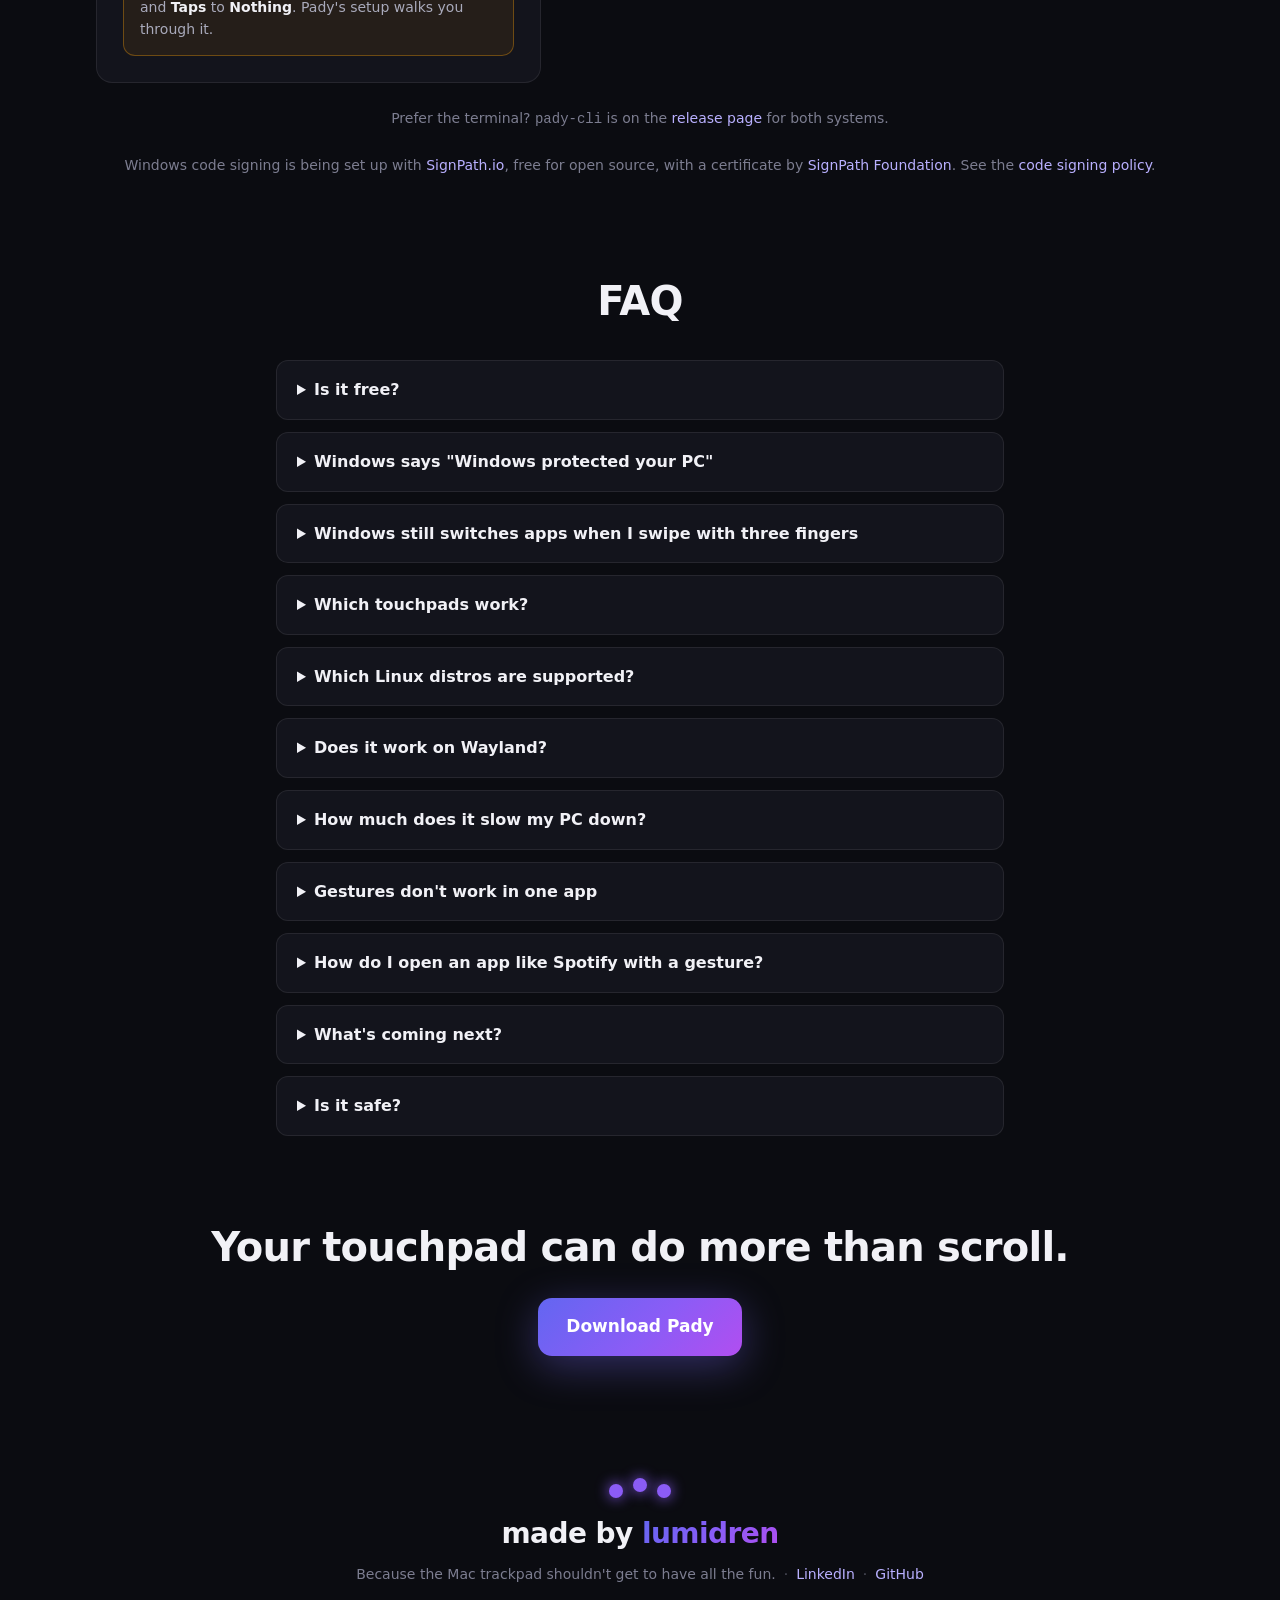
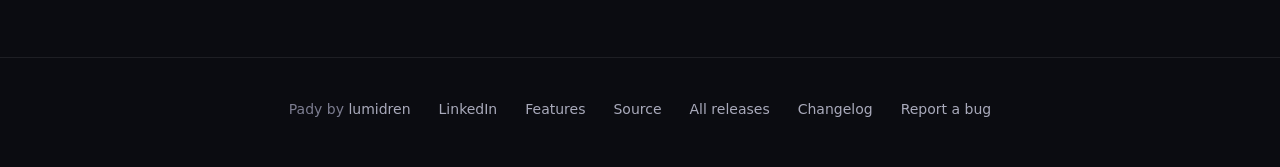
==== commit 217d16b2: "Polish the home page: Features link, correct starter sets, honest signing note, new FAQ answers" ====
--- a/site/index.html
+++ b/site/index.html
@@ -6,21 +6,26 @@
   <meta name="color-scheme" content="dark">
   <title>Pady · touchpad gestures for Windows and Linux</title>
   <meta name="description" content="Your touchpad, finally awake. Three-finger drag, plus 32 more gestures you can point at anything: volume, brightness, media keys, shortcuts, apps and links. Free for Windows and Linux.">
+  <link rel="canonical" href="https://lumidren.github.io/Pady/">
+  <meta property="og:type" content="website">
+  <meta property="og:url" content="https://lumidren.github.io/Pady/">
   <meta property="og:title" content="Pady · touchpad gestures for Windows and Linux">
   <meta property="og:description" content="Your touchpad, finally awake. Three-finger drag, plus 32 more gestures you can point at anything.">
-  <meta property="og:image" content="docs/screenshots/gestures.png">
+  <meta property="og:image" content="https://lumidren.github.io/Pady/docs/video/poster.png">
+  <meta name="twitter:card" content="summary_large_image">
   <link rel="icon" href="demo/logo.svg" type="image/svg+xml">
   <link rel="stylesheet" href="style.css">
 </head>
 <body>
+  <a class="skip" href="#top">Skip to content</a>
   <header class="nav">
     <a class="brand" href="#top"><img src="demo/logo.svg" alt="" width="28" height="28">Pady</a>
-    <nav>
+    <nav aria-label="Main">
       <a href="#download">Download</a>
       <a href="#video">Video</a>
       <a href="#demo">Demo</a>
+      <a href="features.html" class="nav-features">Features</a>
       <a href="#how">How it works</a>
-      <a href="#gestures">Gestures</a>
       <a href="#faq">FAQ</a>
       <a href="https://github.com/lumidren/Pady">GitHub</a>
     </nav>
@@ -40,7 +45,7 @@
         <a class="btn btn-ghost" href="#demo">Try it in your browser</a>
       </div>
       <p class="dl-others" id="dl-others"></p>
-      <a class="soon-link" href="#glyphs"><span class="soon-tag">Coming soon</span> Glyphs: draw your own gestures with two fingers <span aria-hidden="true">→</span></a>
+      <a class="soon-link" href="features.html#soon"><span class="soon-tag">Coming soon</span> Glyphs and the Translator <span aria-hidden="true">→</span></a>
       <ul class="facts">
         <li><b>20 MB</b> in the tray</li>
         <li><b>0%</b> CPU while idle</li>
@@ -97,6 +102,7 @@
             <tr><td>Fingers</td><td>3 and 4</td><td class="us">3, 4 and 5</td></tr>
             <tr><td>Double &amp; triple taps, holds</td><td>—</td><td class="us">✓</td></tr>
             <tr><td>Pinch with 3+ fingers</td><td>—</td><td class="us">✓</td></tr>
+            <tr><td>Copy &amp; paste with a pinch</td><td>—</td><td class="us">✓</td></tr>
             <tr><td>Draw your own gestures (glyphs)</td><td>—</td><td class="us">Soon</td></tr>
             <tr><td>Translate selected text in any app</td><td>—</td><td class="us">Soon</td></tr>
             <tr><td>Different gestures per app</td><td>—</td><td class="us">✓</td></tr>
@@ -117,17 +123,19 @@
         <div class="card"><h3>Swipe</h3><p>Up, down, left, right. Keep sliding to keep stepping, like scrubbing the volume.</p></div>
         <div class="card"><h3>Pinch</h3><p>In or out, with repeats. Zoom without lifting.</p></div>
         <div class="card"><h3>Drag</h3><p>Move windows and select text without pressing down. The Mac classic.</p></div>
-        <div class="card"><h3>Glyphs <small class="soon">coming soon</small></h3><p>Record a circle, a V or a Z with two fingers and give it any action. Scrolling stays as it is.</p></div>
+        <a class="card card-wide" href="#glyphs"><h3>Glyphs <small class="soon">coming soon</small></h3><p>Record a circle, a V or a Z with two fingers and give it any action. Scrolling stays as it is. <span class="more">Watch it <span aria-hidden="true">→</span></span></p></a>
       </div>
       <h3 class="small-h">…and point them at</h3>
       <ul class="chips">
         <li>Keyboard shortcuts</li><li>Volume &amp; mute</li><li>Brightness</li><li>Play / pause / skip</li>
+        <li>Copy &amp; paste</li><li>Zoom</li><li>Switch desktops</li><li>Screenshot</li>
         <li>Open a link</li><li>Launch an app</li><li>Switch to an app</li><li>Run a command</li><li>Lock the screen</li>
       </ul>
+      <p class="see-all"><a href="features.html">See every feature <span aria-hidden="true">→</span></a></p>
     </section>
 
     <section id="copy-paste" class="section">
-      <p class="eyebrow">New in 0.6</p>
+      <p class="eyebrow">Since 0.6</p>
       <h2>Copy and paste <span class="grad">with a pinch</span></h2>
       <p class="sub">Pinch three fingers in to copy, spread them to paste. It works in every app, and a glowing "Copied" tells you it worked.</p>
       <div class="video-frame" data-youtube="aciO9Ana1ZE" data-title="Copy and paste with a pinch">
@@ -136,7 +144,7 @@
           <a href="docs/video/copy-and-paste.mp4">Download the video</a>
         </video>
       </div>
-      <p class="note-center">It's in the Recommended set. Unmute for the music.</p>
+      <p class="note-center">It's in the Recommended, Like a Mac and Productivity sets.</p>
     </section>
 
     <section id="glyphs" class="section">
@@ -150,7 +158,7 @@
           <a href="docs/video/glyphs.mp4">Download the video</a>
         </video>
       </div>
-      <p class="note-center">Glyphs arrive in a coming update. Unmute for the music.</p>
+      <p class="note-center">Glyphs arrive in a coming update.</p>
     </section>
 
     <section id="translator" class="section">
@@ -164,17 +172,17 @@
           <a href="docs/video/translator.mp4">Download the video</a>
         </video>
       </div>
-      <p class="note-center">The translator arrives in a coming update. Unmute for the music.</p>
+      <p class="note-center">The translator arrives in a coming update.</p>
     </section>
 
     <section class="section">
       <h2>Pick a starting point</h2>
       <p class="sub">The setup offers five starter sets. Pick one, then change anything.</p>
       <div class="presets">
-        <div class="card"><span class="badge">Best start</span><h3>Recommended</h3><p>Three-finger drag, taps for play/pause and next track, four-finger swipes for volume and brightness, pinch to zoom.</p></div>
-        <div class="card"><h3>Like a Mac</h3><p>Three-finger drag, four-finger swipes between desktops and to task view, pinch to zoom.</p></div>
+        <div class="card"><span class="badge">Best start</span><h3>Recommended</h3><p>Three-finger drag, taps for play/pause and next track, four-finger swipes for volume and brightness, pinch to zoom, three-finger pinch to copy and paste.</p></div>
+        <div class="card"><h3>Like a Mac</h3><p>Three-finger drag, four-finger swipes between desktops and to task view, pinch to zoom, three-finger pinch to copy and paste.</p></div>
         <div class="card"><h3>Media</h3><p>Taps control playback, four-finger swipes scrub the volume and skip tracks.</p></div>
-        <div class="card"><h3>Productivity</h3><p>Task view, show desktop, switching desktops, quick screenshots and lock.</p></div>
+        <div class="card"><h3>Productivity</h3><p>Task view, show desktop, switching desktops, quick screenshots and lock, plus three-finger pinch to copy and paste.</p></div>
         <div class="card"><h3>Minimal</h3><p>Just three-finger drag. Start small and add your own.</p></div>
       </div>
     </section>
@@ -231,7 +239,7 @@
         </div>
       </div>
       <p class="note-center">Prefer the terminal? <code>pady-cli</code> is on the <a href="https://github.com/lumidren/Pady/releases/latest">release page</a> for both systems.</p>
-      <p class="note-center">Free code signing provided by <a href="https://about.signpath.io">SignPath.io</a>, certificate by <a href="https://signpath.org">SignPath Foundation</a>. See the <a href="https://github.com/lumidren/Pady#code-signing-policy">code signing policy</a>.</p>
+      <p class="note-center">Windows code signing is being set up with <a href="https://about.signpath.io">SignPath.io</a>, free for open source, with a certificate by <a href="https://signpath.org">SignPath Foundation</a>. See the <a href="https://github.com/lumidren/Pady#code-signing-policy">code signing policy</a>.</p>
     </section>
 
     <section id="faq" class="section narrow">
@@ -243,6 +251,9 @@
       <details><summary>Which Linux distros are supported?</summary><p>Ubuntu, Debian, Mint, Pop!_OS and friends get the .deb; Fedora and openSUSE the .rpm; everything else the AppImage. Both packages pull in what Pady needs and set up touchpad access, so it works right after installing.</p></details>
       <details><summary>Does it work on Wayland?</summary><p>Gestures and all actions do. Per-app profiles and "switch to app" need to know which window is in front: that works for X11 and XWayland apps, and on KDE Plasma.</p></details>
       <details><summary>How much does it slow my PC down?</summary><p>It doesn't. In the tray Pady is one process using about 20 MB and no CPU while you're not touching the pad. The settings window uses more while it's open and frees it all when you close it.</p></details>
+      <details><summary>Gestures don't work in one app</summary><p>If that app runs as administrator (some disk, security and forensics tools do), Windows blocks normal apps from sending it keys or clicks, Pady included. Gestures keep working everywhere else.</p></details>
+      <details><summary>How do I open an app like Spotify with a gesture?</summary><p>Pick a gesture, choose <b>Switch to app</b> and type the app's program name, such as <code>Spotify.exe</code>. The gesture brings it to the front, or starts it if it isn't running. Microsoft Store apps work the same way when they install a command under that name, as Spotify does.</p></details>
+      <details><summary>What's coming next?</summary><p>Glyphs (draw your own gestures with two fingers) and a translator for selected text are being polished in beta builds. See them on the <a href="features.html#soon">features page</a>.</p></details>
       <details><summary>Is it safe?</summary><p>Pady reads only the touchpad, never the keyboard, and sends nothing about you anywhere. Its only connection is a twice-daily check on GitHub for a new version (you can turn it off), and updates install only if they're signed by Pady. The code is checked with fuzz tests and dependency audits. The details are in the <a href="https://github.com/lumidren/Pady/blob/main/SECURITY.md">security notes</a>, and how releases are signed is in the <a href="https://github.com/lumidren/Pady#code-signing-policy">code signing policy</a>.</p></details>
     </section>
 
@@ -262,6 +273,7 @@
   <footer>
     <span>Pady by <a href="https://www.linkedin.com/in/lumidren">lumidren</a></span>
     <a href="https://www.linkedin.com/in/lumidren">LinkedIn</a>
+    <a href="features.html">Features</a>
     <a href="https://github.com/lumidren/Pady">Source</a>
     <a href="https://github.com/lumidren/Pady/releases">All releases</a>
     <a href="https://github.com/lumidren/Pady/blob/main/CHANGELOG.md">Changelog</a>
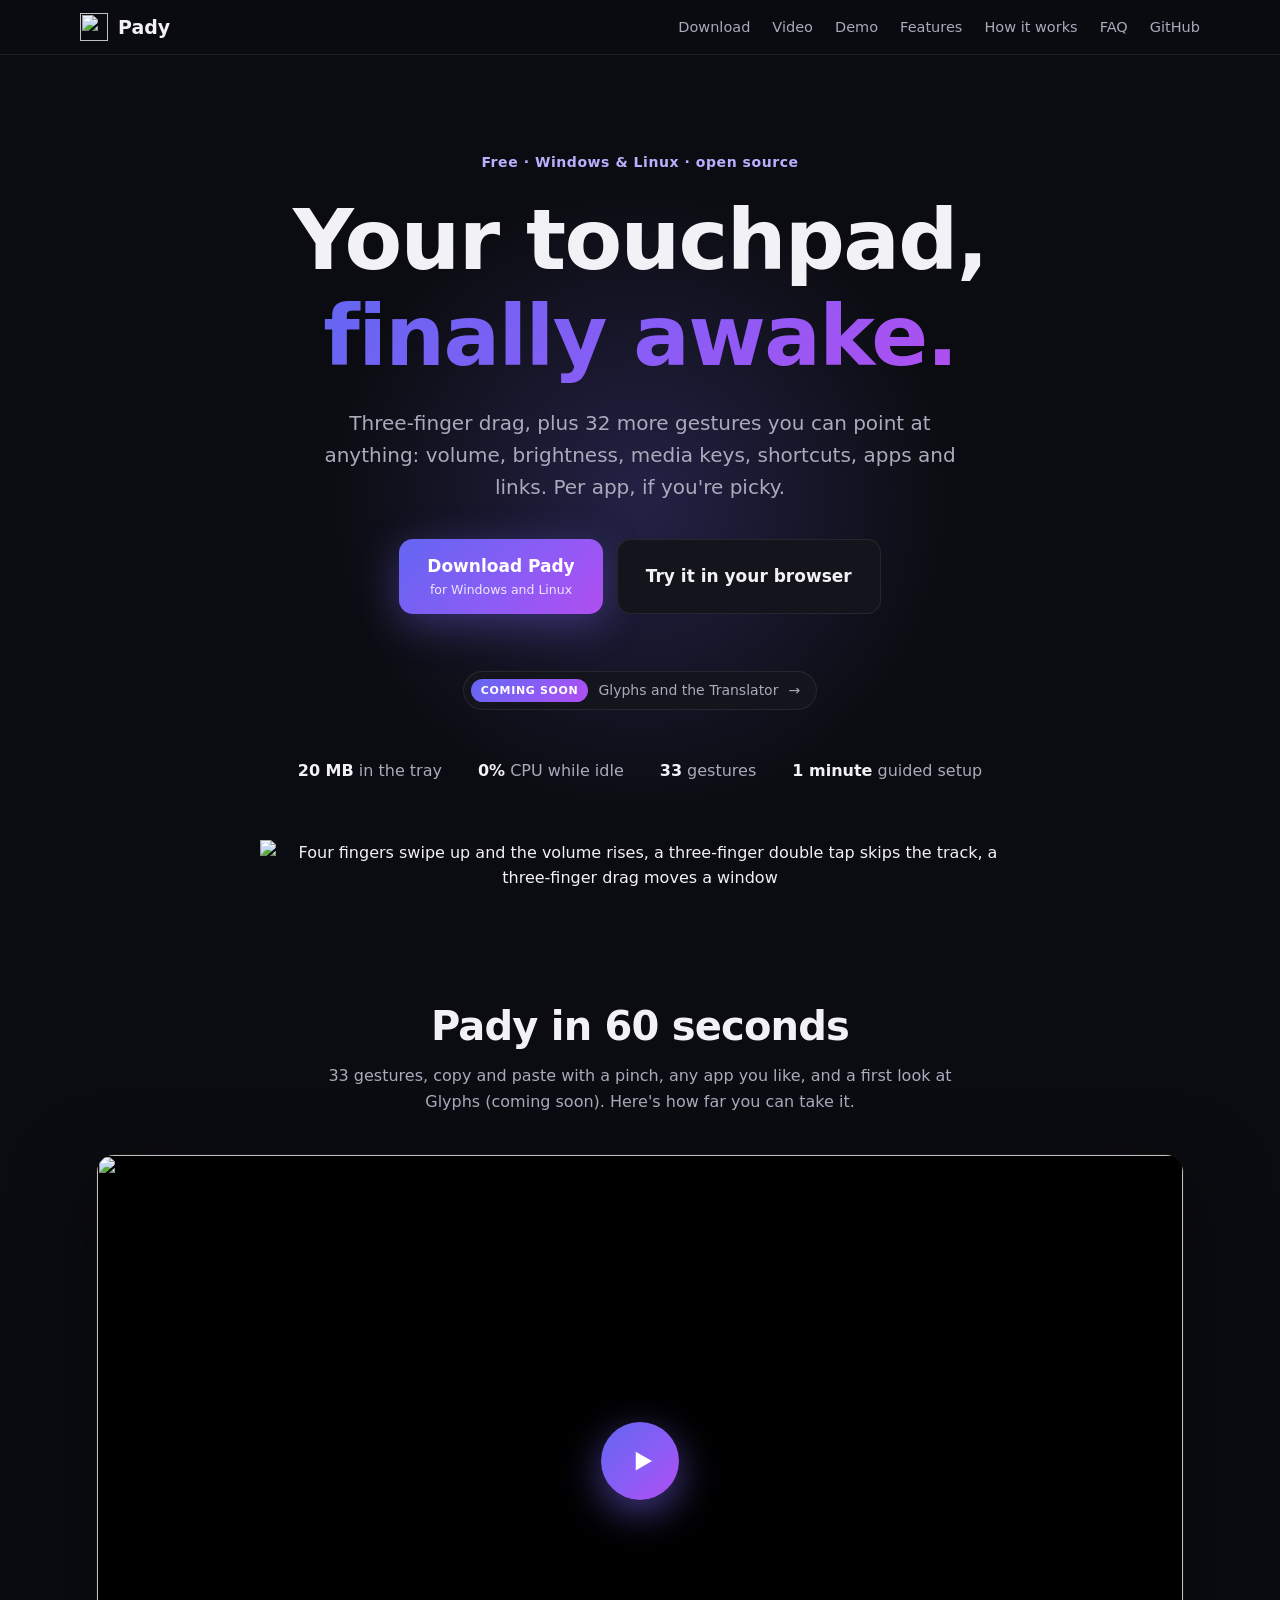
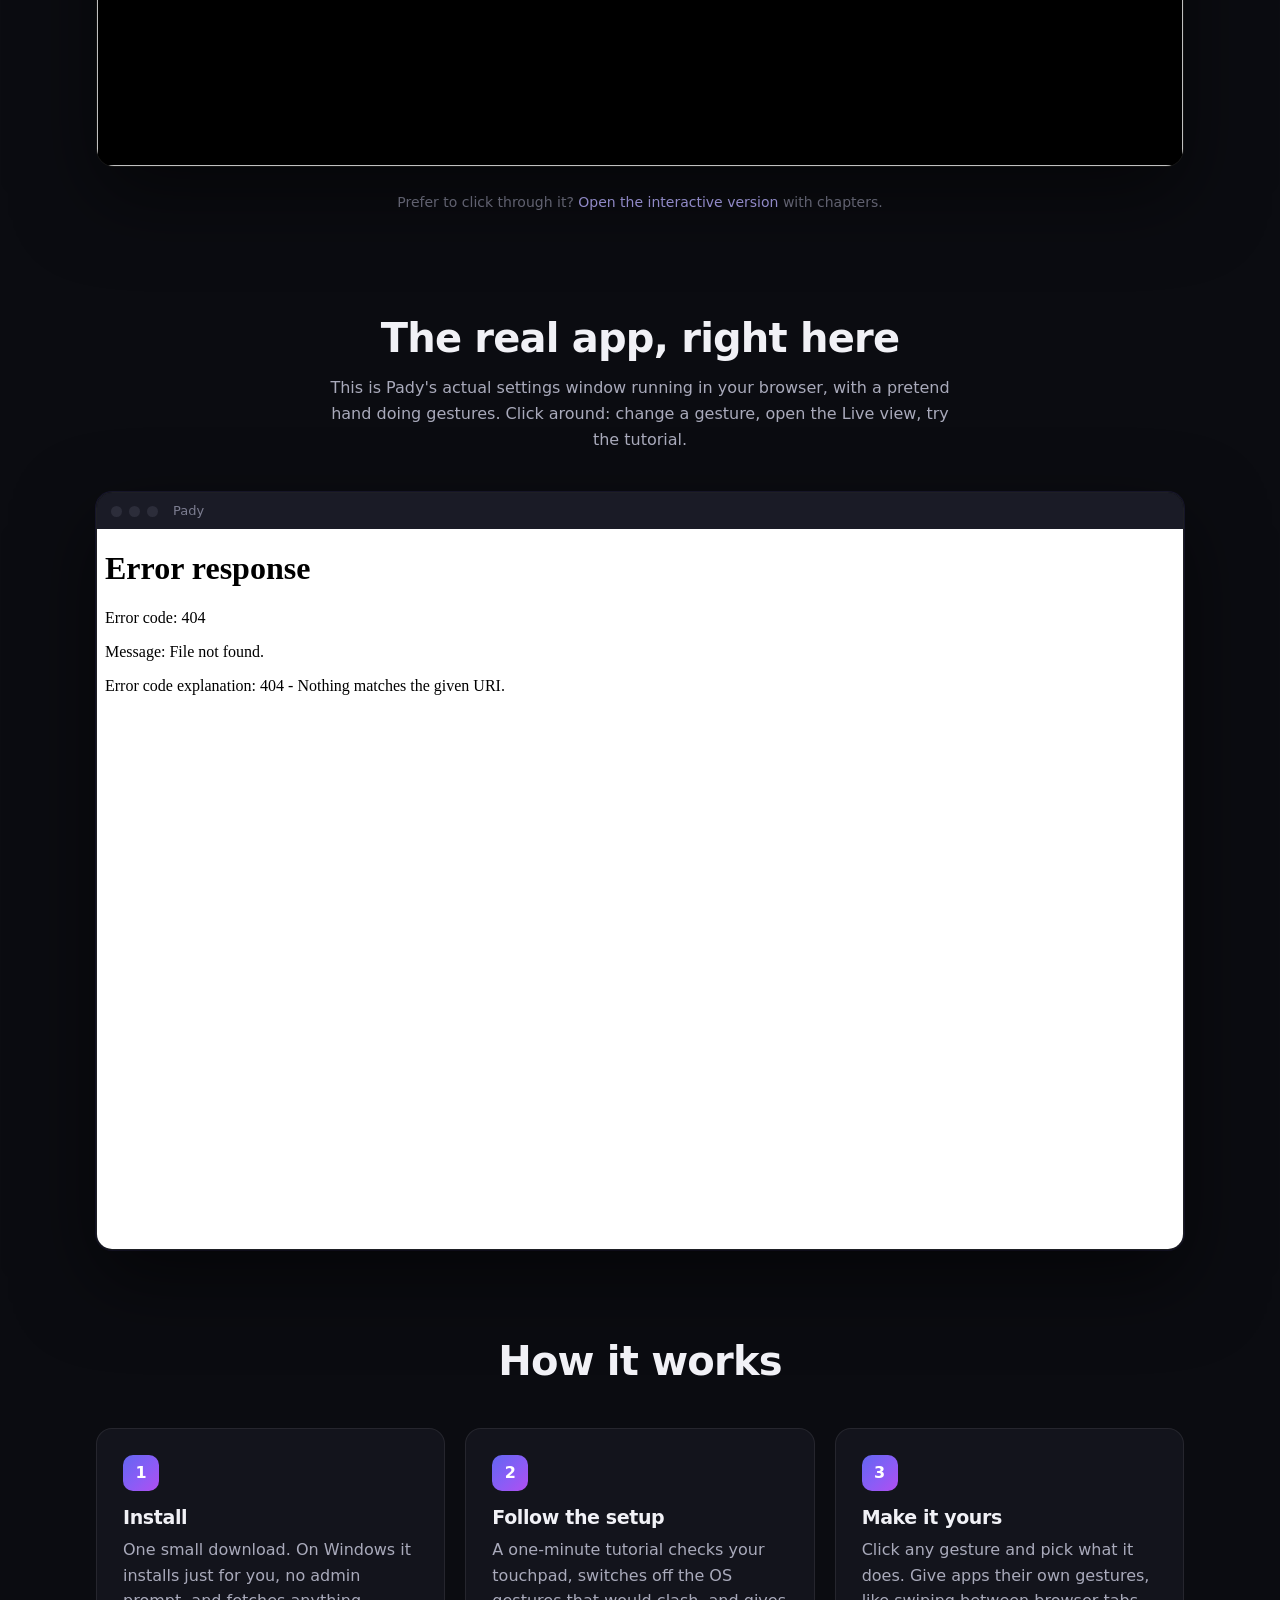
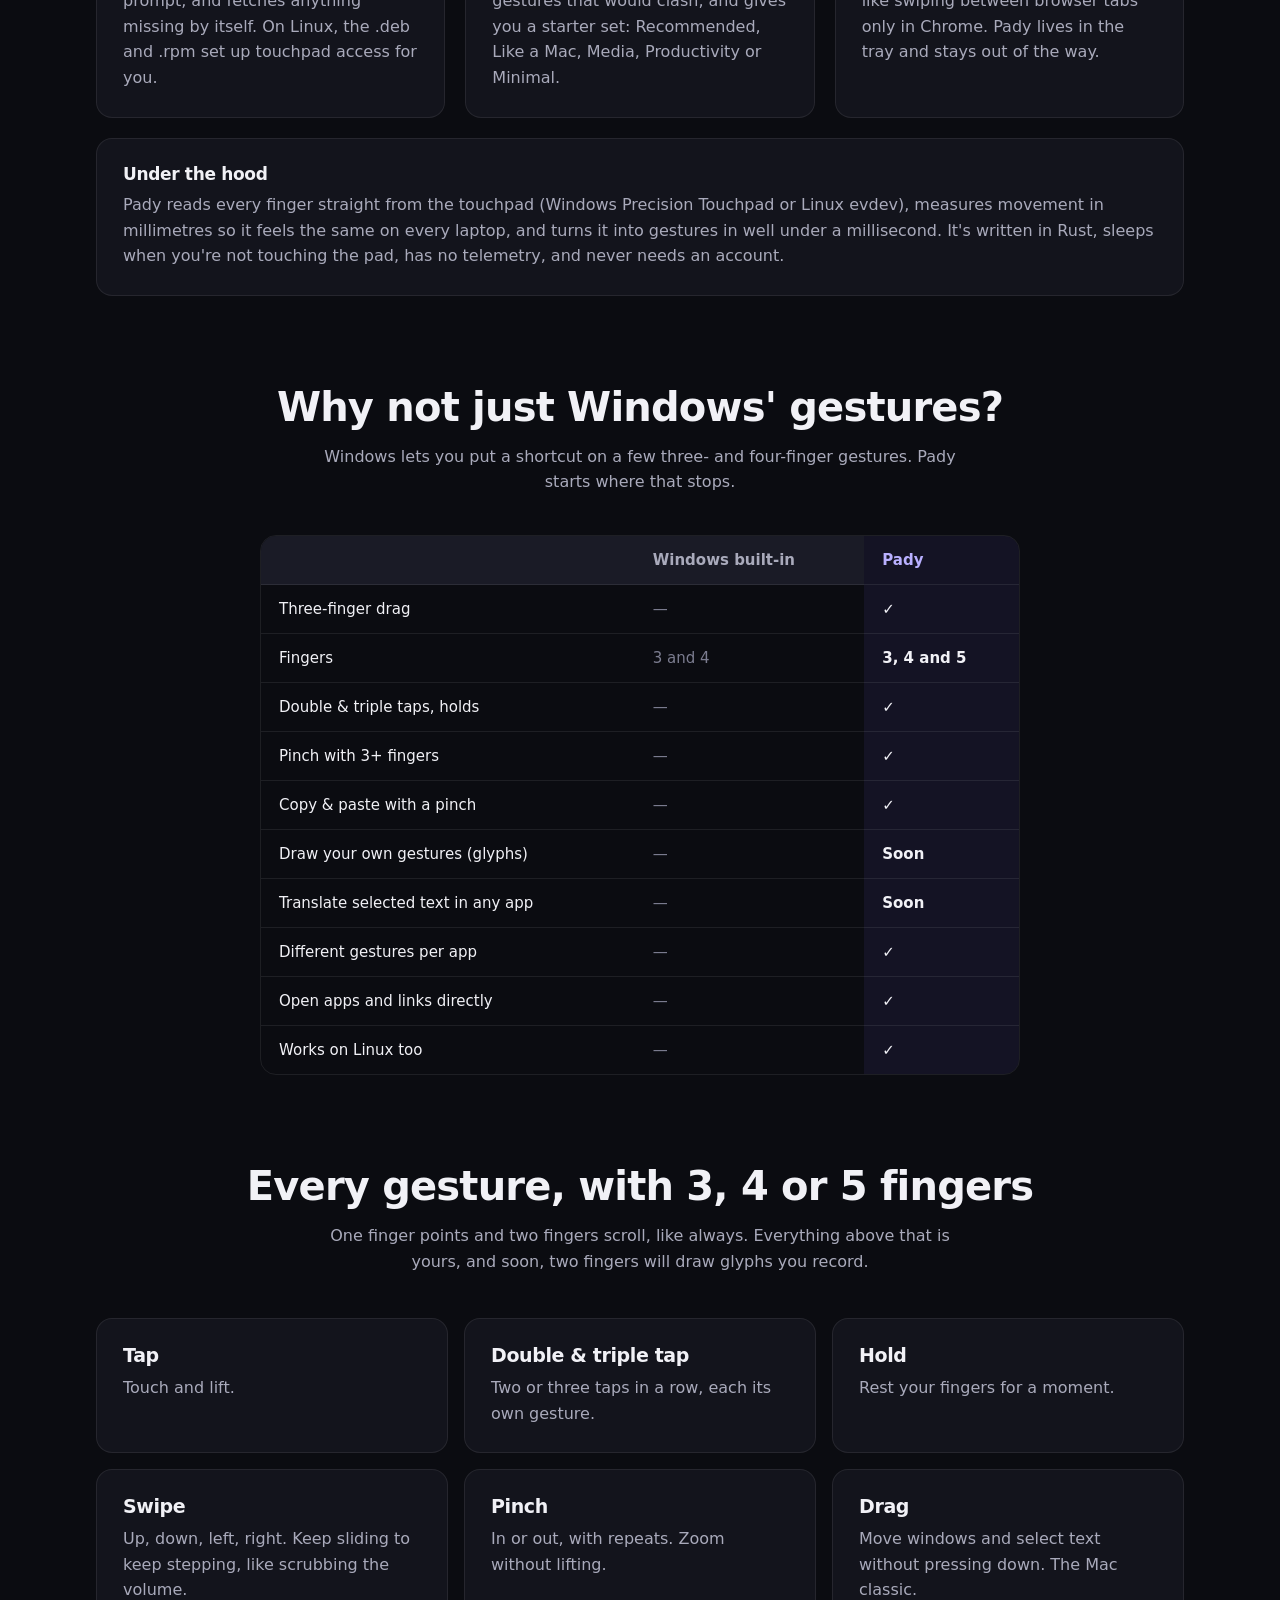
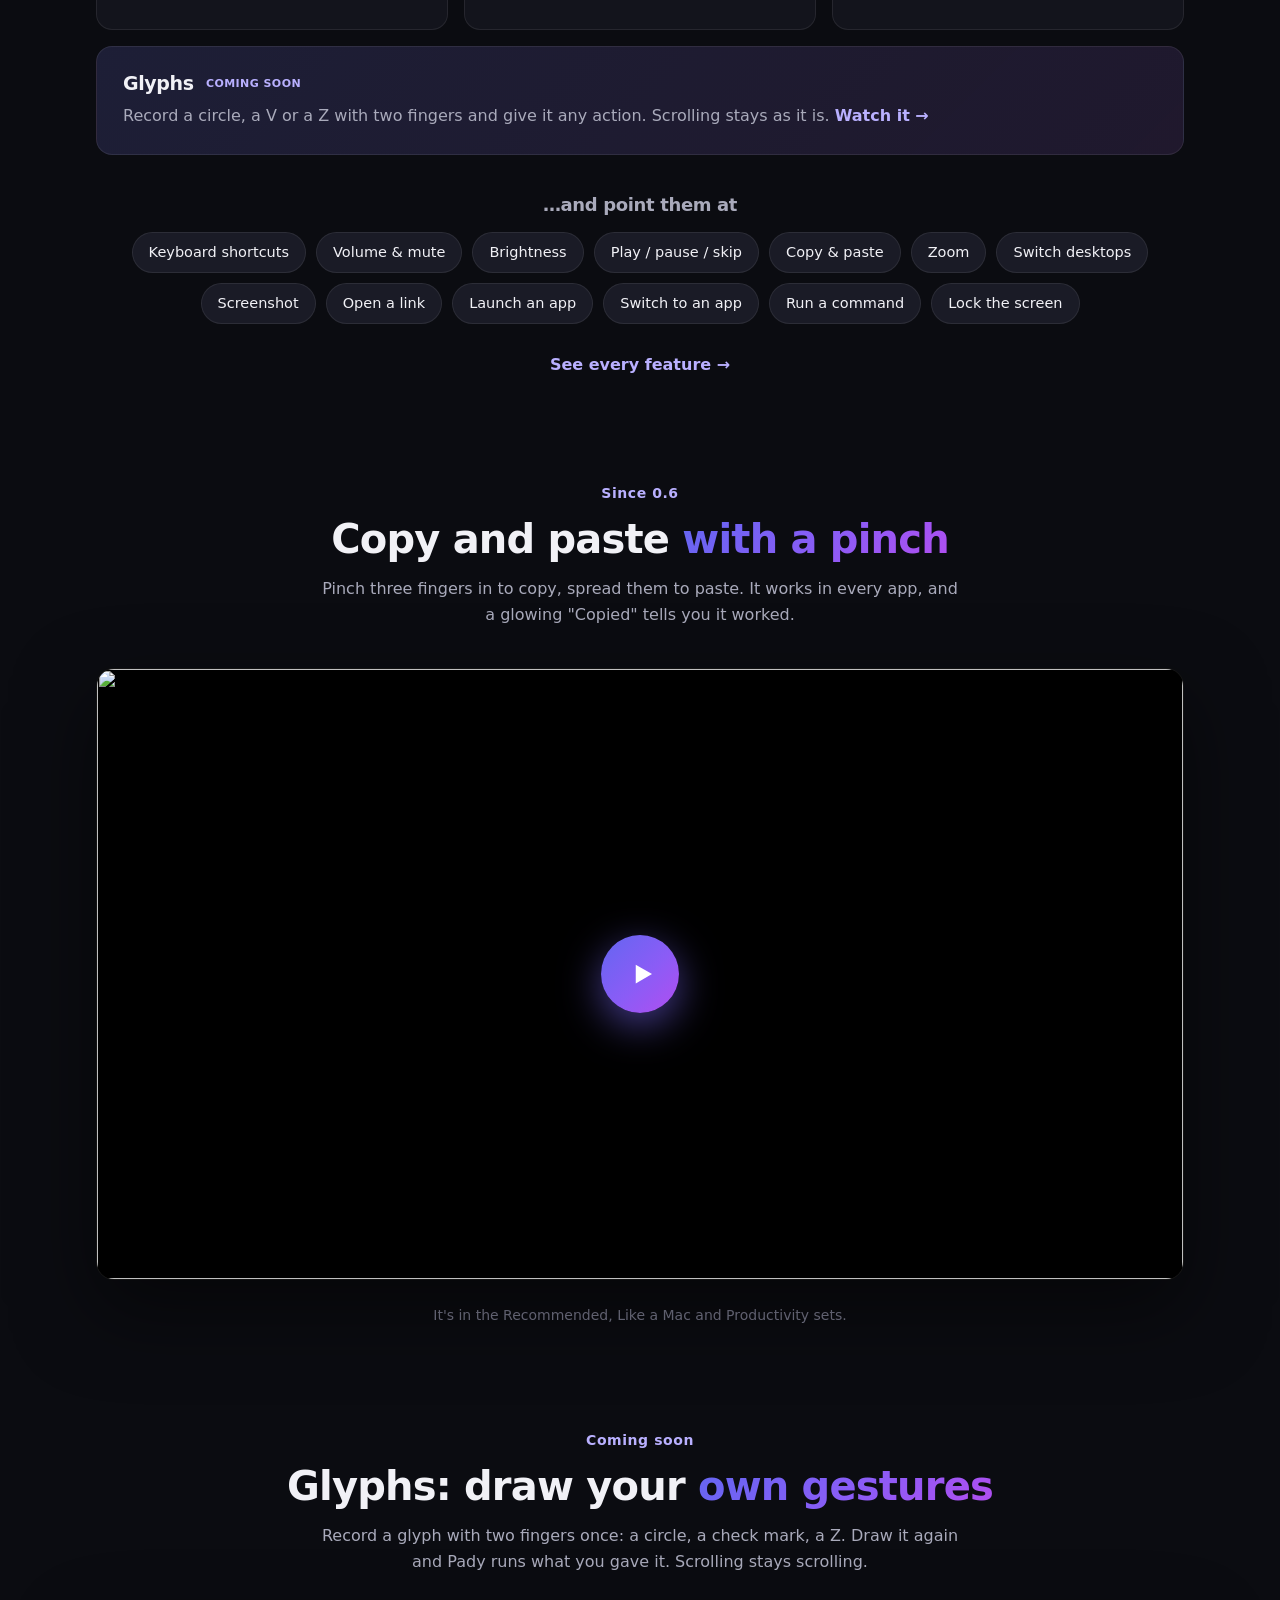
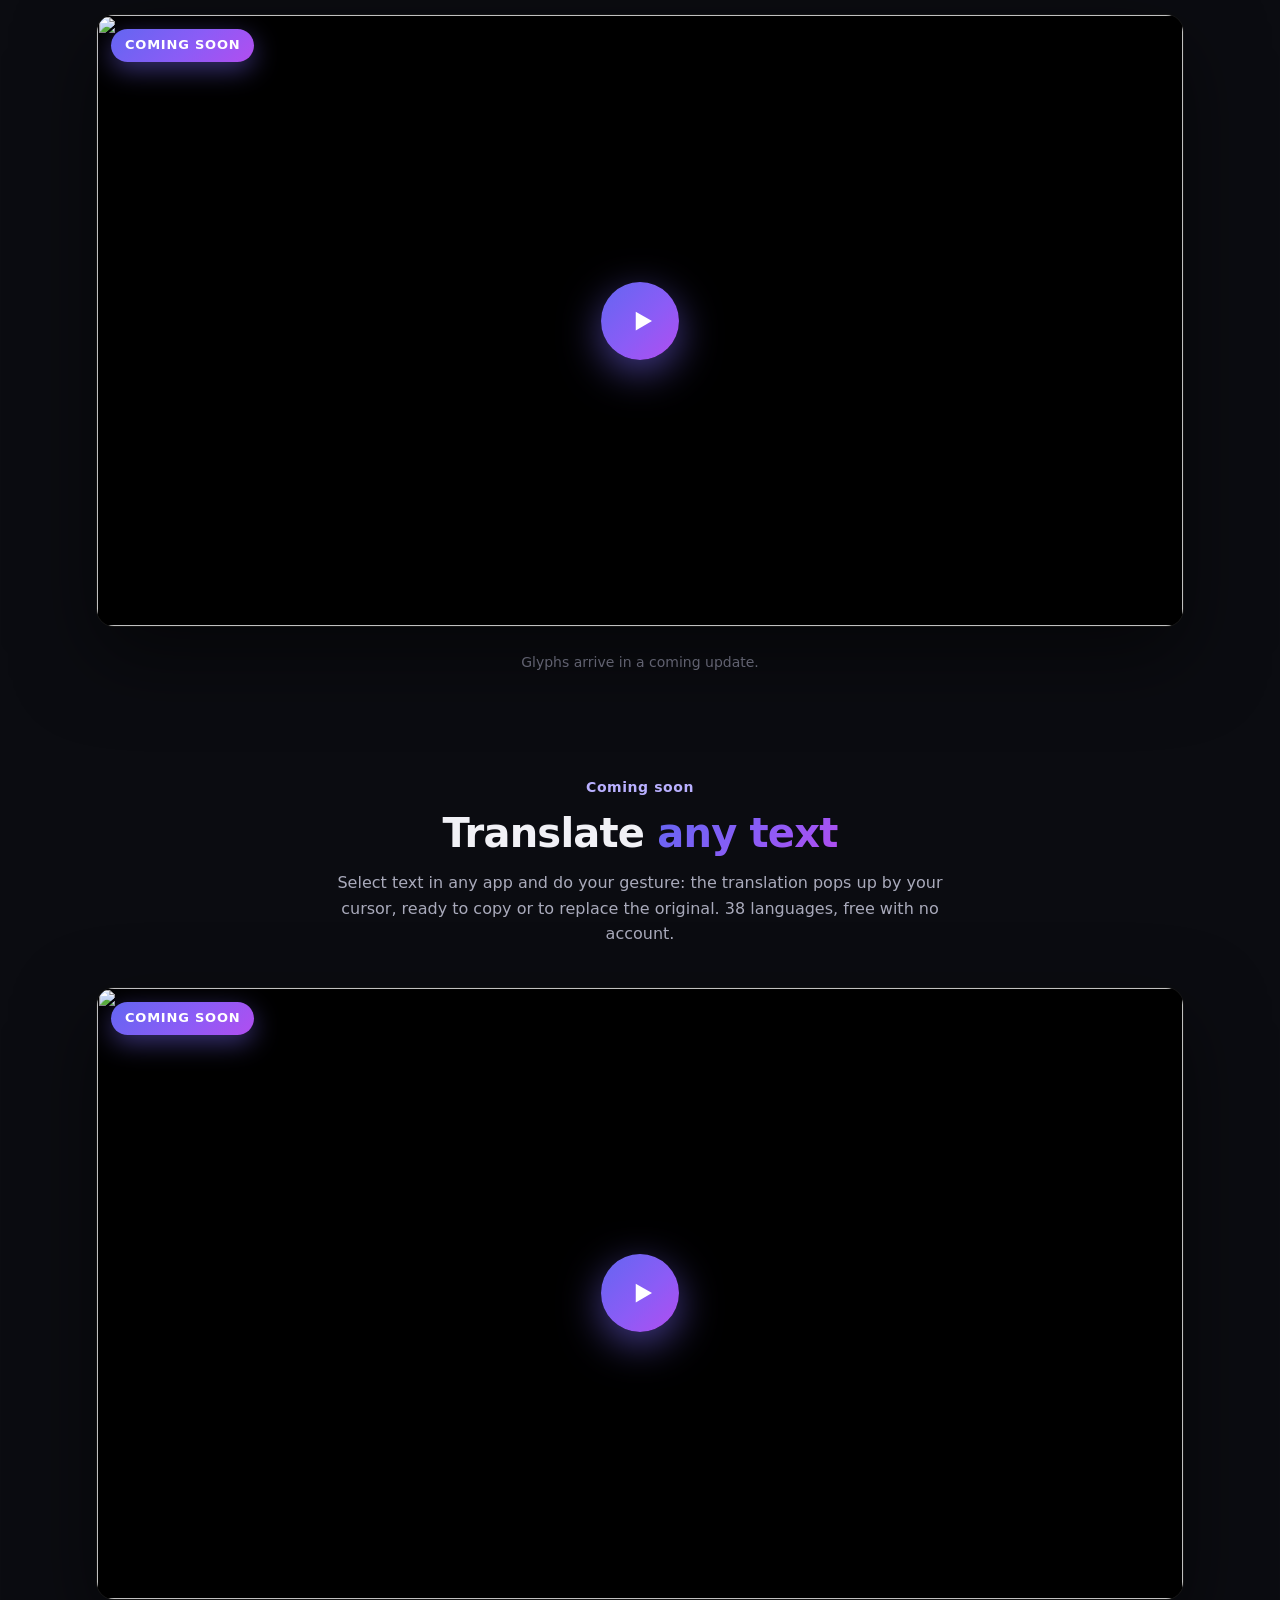
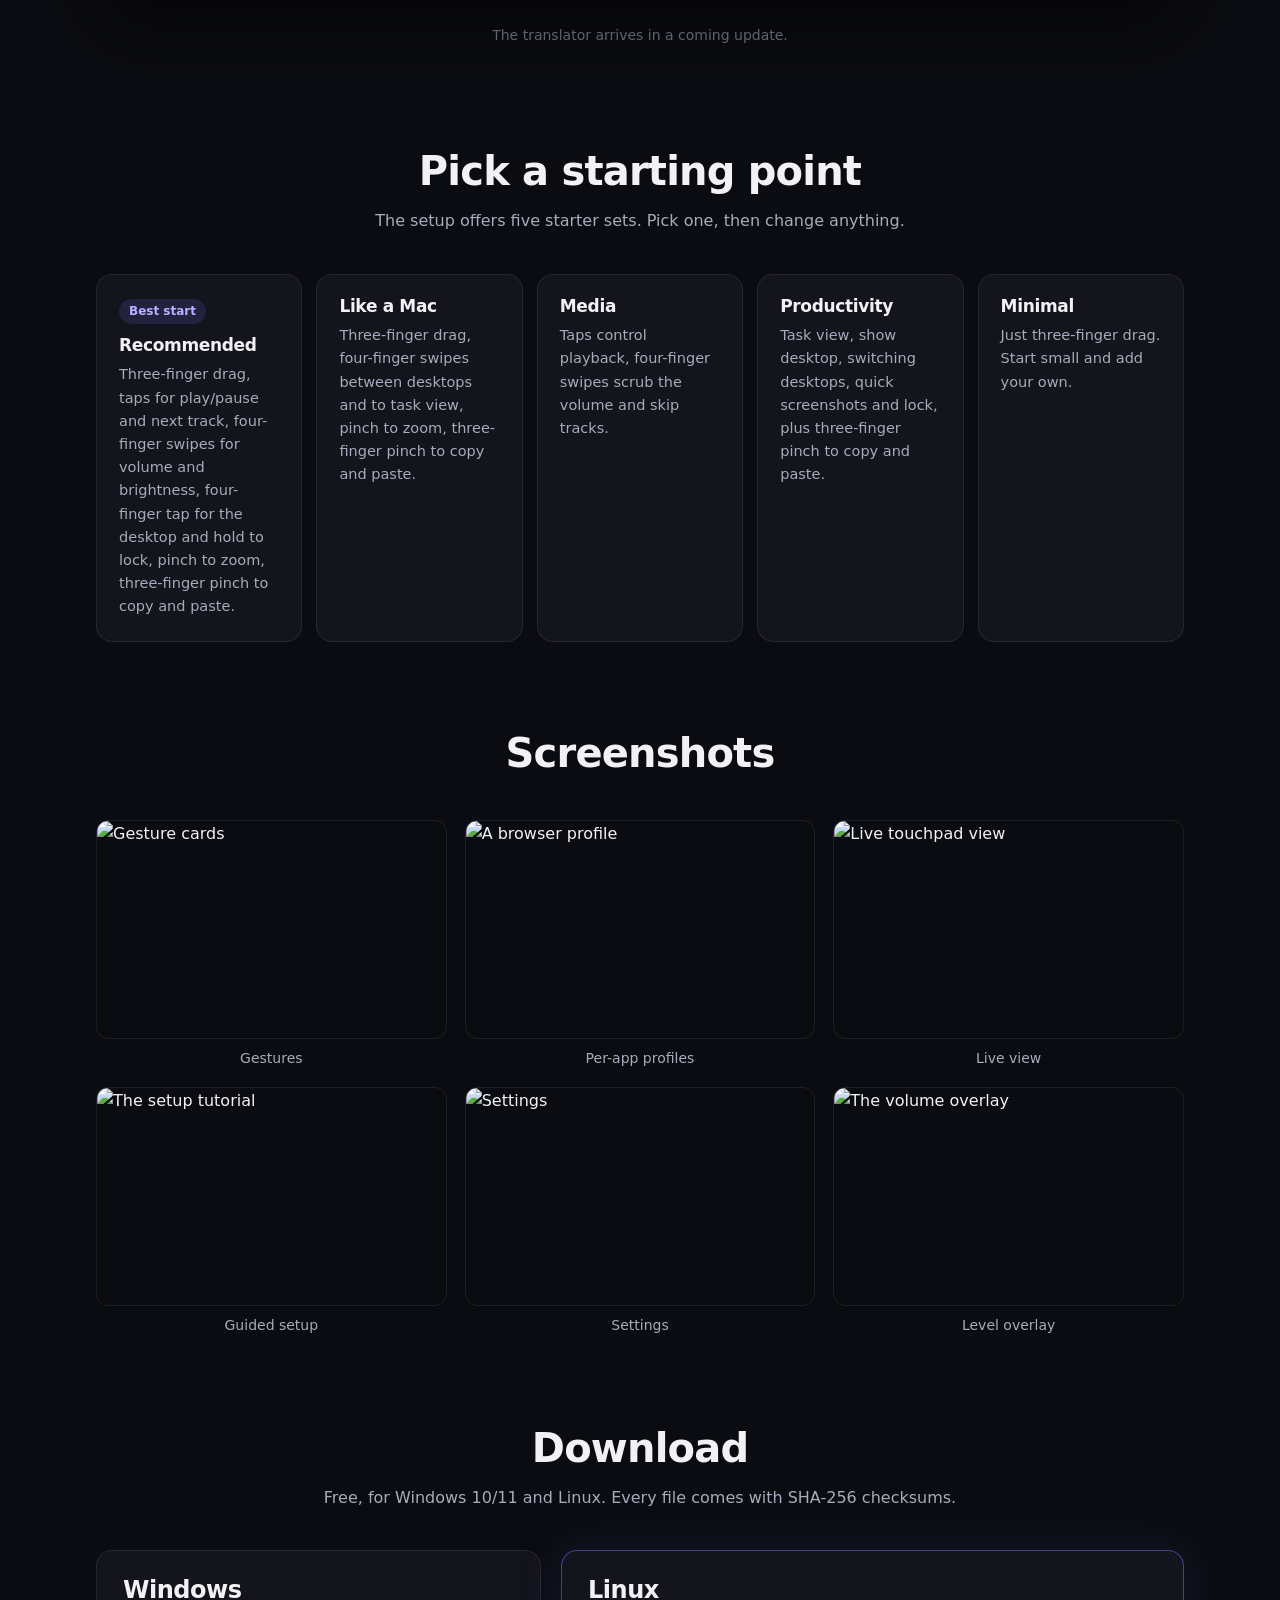
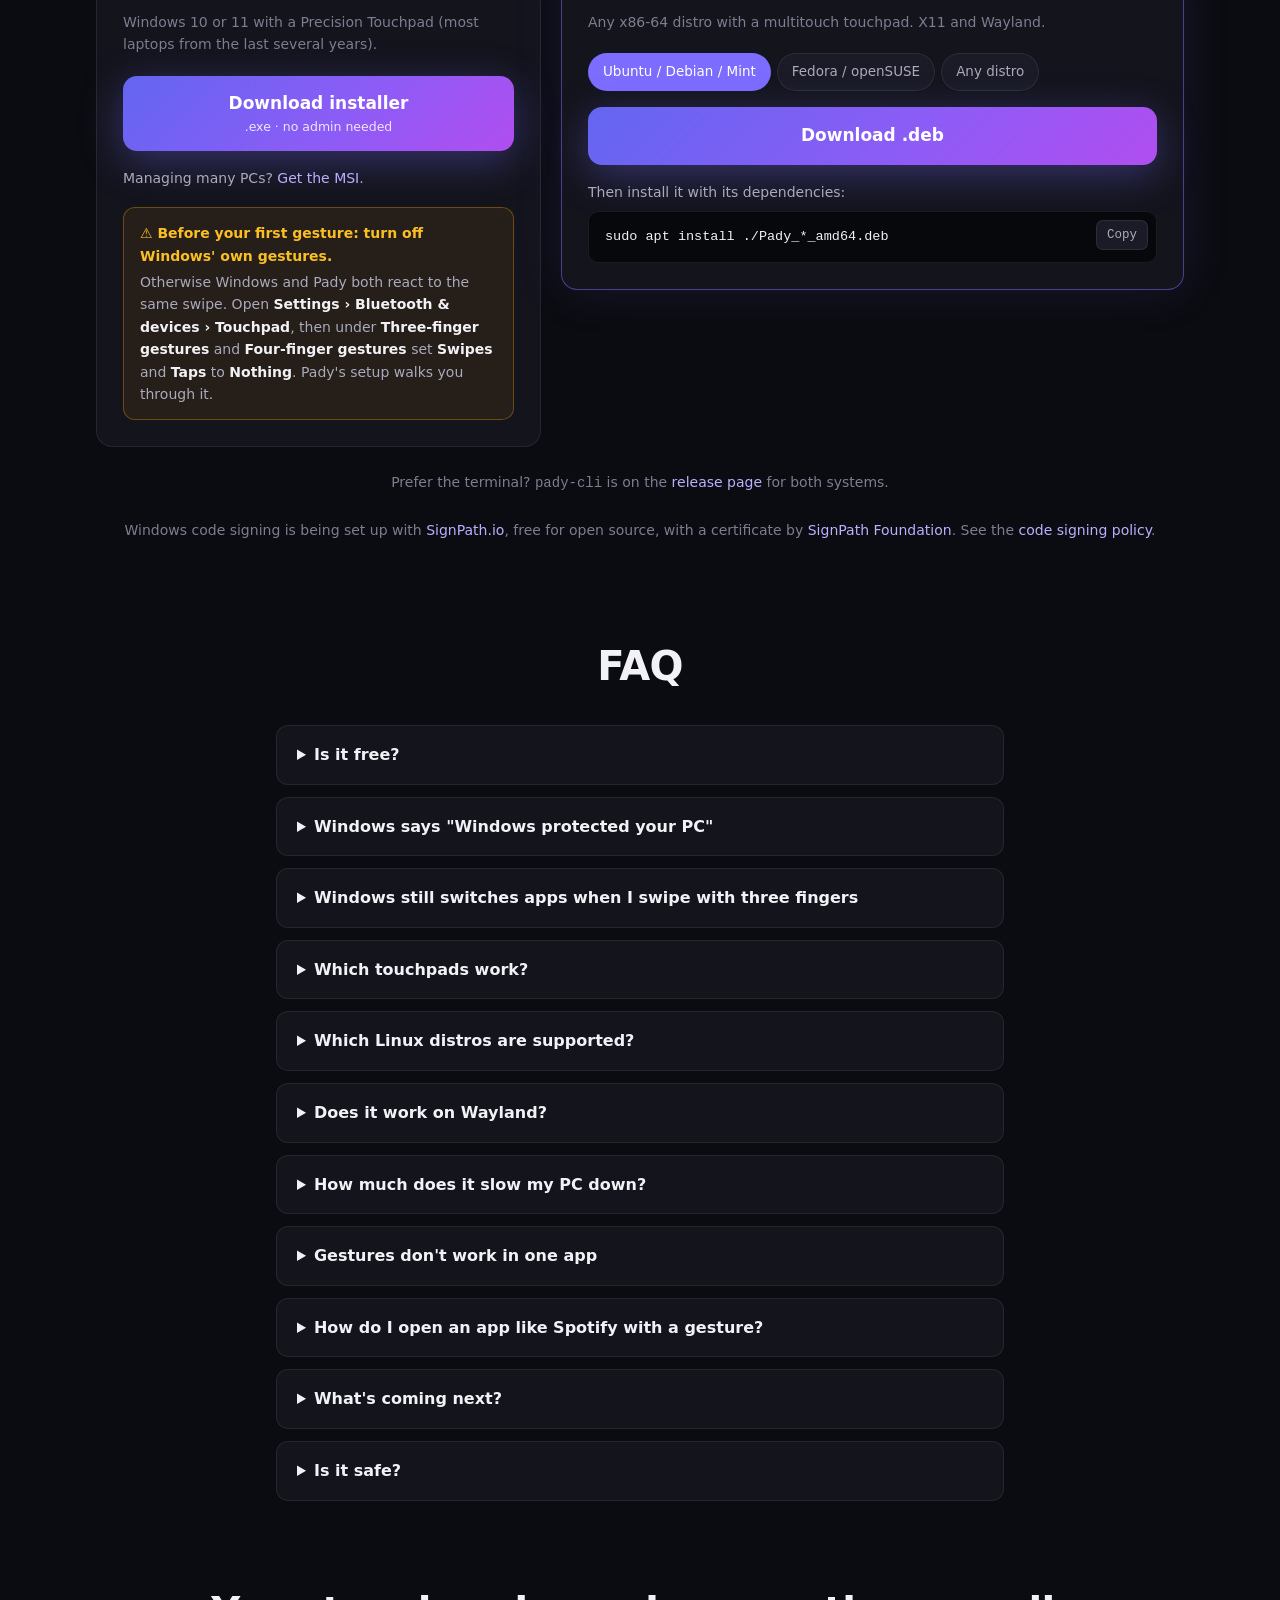
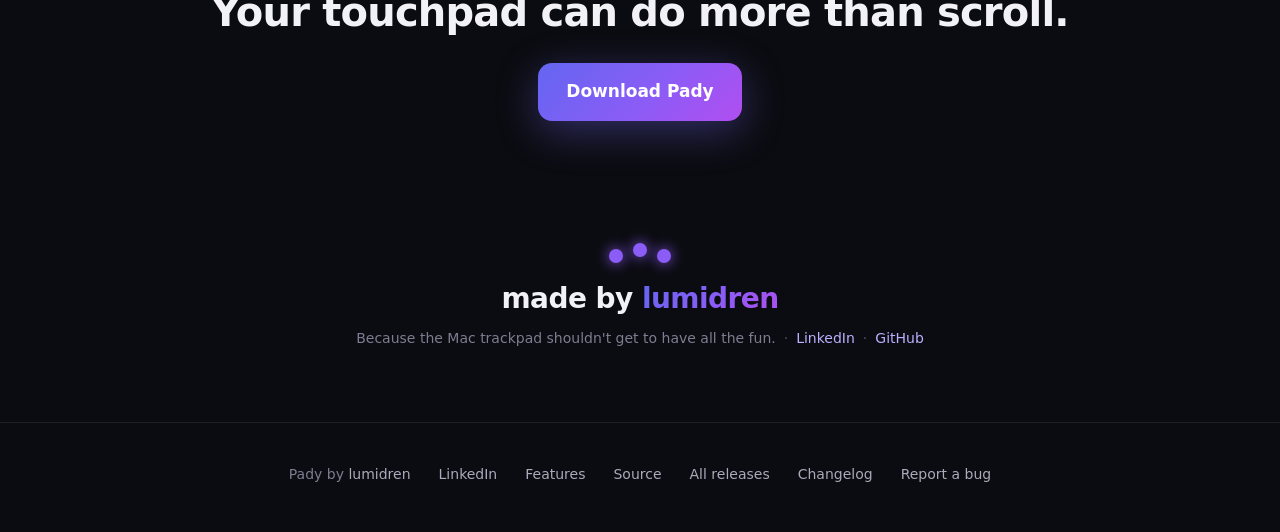
==== commit 41950749: "Match the website to the code: config reload time, test count, Recommended taps" ====
--- a/site/index.html
+++ b/site/index.html
@@ -179,7 +179,7 @@
       <h2>Pick a starting point</h2>
       <p class="sub">The setup offers five starter sets. Pick one, then change anything.</p>
       <div class="presets">
-        <div class="card"><span class="badge">Best start</span><h3>Recommended</h3><p>Three-finger drag, taps for play/pause and next track, four-finger swipes for volume and brightness, pinch to zoom, three-finger pinch to copy and paste.</p></div>
+        <div class="card"><span class="badge">Best start</span><h3>Recommended</h3><p>Three-finger drag, taps for play/pause and next track, four-finger swipes for volume and brightness, four-finger tap for the desktop and hold to lock, pinch to zoom, three-finger pinch to copy and paste.</p></div>
         <div class="card"><h3>Like a Mac</h3><p>Three-finger drag, four-finger swipes between desktops and to task view, pinch to zoom, three-finger pinch to copy and paste.</p></div>
         <div class="card"><h3>Media</h3><p>Taps control playback, four-finger swipes scrub the volume and skip tracks.</p></div>
         <div class="card"><h3>Productivity</h3><p>Task view, show desktop, switching desktops, quick screenshots and lock, plus three-finger pinch to copy and paste.</p></div>
--- a/site/style.css
+++ b/site/style.css
@@ -125,6 +125,9 @@
 
 /* Gestures */
 .grid { display: grid; grid-template-columns: repeat(3, 1fr); gap: 16px; margin-top: 44px; }
+.card-wide { grid-column: 1 / -1; color: var(--text); background: linear-gradient(135deg, rgba(99, 102, 241, 0.12), rgba(177, 78, 240, 0.08)), var(--surface); }
+.card-wide:hover { text-decoration: none; border-color: rgba(124, 108, 255, 0.5); }
+.card-wide .more { color: var(--accent-text); font-weight: 600; white-space: nowrap; }
 .small-h { text-align: center; margin: 40px 0 16px; font-size: 18px; color: var(--text-2); font-weight: 600; }
 .chips { list-style: none; display: flex; flex-wrap: wrap; gap: 10px; justify-content: center; padding: 0; margin: 0; }
 .chips li { padding: 8px 16px; border-radius: 999px; background: var(--surface-2); border: 1px solid var(--border); font-size: 14.5px; }
@@ -137,7 +140,7 @@
 /* Screenshots */
 .shots { display: grid; grid-template-columns: repeat(3, 1fr); gap: 18px; margin-top: 44px; }
 .shots figure { margin: 0; }
-.shots img { border-radius: 12px; border: 1px solid var(--border); }
+.shots img { width: 100%; aspect-ratio: 16 / 10; object-fit: cover; object-position: top; border-radius: 12px; border: 1px solid var(--border); }
 .shots figcaption { color: var(--text-2); font-size: 14px; text-align: center; margin-top: 8px; }
 
 /* FAQ */
@@ -195,6 +198,8 @@
 
 /* Downloads */
 .downloads { display: grid; grid-template-columns: 1fr 1.4fr; gap: 20px; margin-top: 40px; align-items: start; }
+/* min-width 0: a long install command scrolls inside its box instead of widening the page. */
+.downloads > * { min-width: 0; }
 .dl-card h3 { font-size: 24px; margin-bottom: 6px; }
 .dl-card .req { color: var(--text-3); font-size: 14px; margin: 0 0 20px; }
 .dl-card .btn { width: 100%; }
@@ -230,3 +235,79 @@
   .compare th, .compare td { padding: 10px 12px; font-size: 14px; }
 }
 .soon { font-size: 11px; font-weight: 600; letter-spacing: .04em; text-transform: uppercase; color: var(--accent-text); margin-left: 6px; vertical-align: middle; }
+
+/* Keyboard focus and the skip link */
+:focus-visible { outline: 2px solid var(--accent-text); outline-offset: 3px; border-radius: 6px; }
+.skip { position: absolute; left: 16px; top: -60px; z-index: 20; padding: 8px 14px; border-radius: 10px; background: var(--surface-2); color: var(--text); }
+.skip:focus { top: 12px; }
+.nav nav a[aria-current="page"] { color: var(--text); }
+
+/* Small labels: platform, next update, coming soon */
+.tag {
+  display: inline-block; padding: 2px 9px; border-radius: 999px; font-size: 11.5px; font-weight: 650;
+  letter-spacing: .02em; color: var(--text-2); background: var(--surface-2); border: 1px solid var(--border);
+  vertical-align: middle; white-space: nowrap;
+}
+.card > .tag { margin-bottom: 10px; }
+.tag-next { color: #7ee2b8; background: rgba(52, 211, 153, 0.1); border-color: rgba(52, 211, 153, 0.3); }
+.tag-soon { color: #fff; background: var(--grad); border-color: transparent; }
+
+/* Features page */
+.f-hero { padding-bottom: 8px; }
+.jump { display: flex; flex-wrap: wrap; gap: 8px; justify-content: center; max-width: 820px; margin: 36px auto 0; }
+.jump a { padding: 7px 15px; border-radius: 999px; font-size: 14px; color: var(--text-2); background: var(--surface); border: 1px solid var(--border); }
+.jump a:hover { color: var(--text); text-decoration: none; border-color: rgba(124, 108, 255, 0.5); }
+.f-grid { display: grid; grid-template-columns: repeat(3, 1fr); gap: 16px; margin-top: 40px; }
+.f-grid .card { padding: 22px; }
+.f-grid .card h3 { font-size: 17.5px; }
+.f-grid .card p { font-size: 15px; }
+.f-grid-4 { grid-template-columns: repeat(4, 1fr); }
+.card p code { white-space: nowrap; }
+.kicker { display: block; margin-bottom: 10px; font-size: 12.5px; color: var(--accent-text); }
+.f-math {
+  display: flex; flex-wrap: wrap; align-items: baseline; justify-content: center; gap: 6px 14px;
+  margin: 28px auto 0; color: var(--text-2); font-size: 15px; text-align: center;
+}
+.f-math b { color: var(--text); font-size: 22px; margin-right: 4px; }
+.f-math .x { color: var(--text-3); font-size: 18px; }
+.f-math small { flex-basis: 100%; color: var(--text-3); font-size: 13.5px; }
+.f-split { display: grid; grid-template-columns: 1fr 1.15fr; gap: 20px; margin-top: 40px; align-items: start; }
+.f-split-even { grid-template-columns: 1fr 1fr; }
+.f-points { display: grid; gap: 14px; }
+.f-point { background: var(--surface); border: 1px solid var(--border); border-radius: var(--radius); padding: 20px 22px; }
+.f-point h3 { font-size: 17px; margin-bottom: 6px; }
+.f-point p { color: var(--text-2); margin: 0; font-size: 15px; }
+.f-point > .tag { margin-bottom: 8px; }
+.f-code { padding: 20px 22px; font-size: 13.5px; line-height: 1.7; }
+.f-code .c { color: var(--text-3); }
+.f-cli { max-width: 860px; margin: 36px auto 0; }
+.f-table { width: 100%; border-collapse: collapse; background: var(--surface); border: 1px solid var(--border); border-radius: var(--radius); overflow: hidden; font-size: 14.5px; }
+.f-table th, .f-table td { padding: 10px 18px; text-align: left; border-bottom: 1px solid var(--border); }
+.f-table th { background: var(--surface-2); color: var(--text-2); font-weight: 600; }
+.f-table td:last-child { color: var(--text-2); text-align: right; white-space: nowrap; }
+.f-table th:last-child { text-align: right; }
+.f-table tbody tr:last-child td { border-bottom: 0; }
+.f-facts { margin-top: 32px; }
+.f-soon { display: grid; grid-template-columns: 1fr 1fr; gap: 20px; margin-top: 40px; }
+.f-soon-card {
+  display: flex; flex-direction: column; overflow: hidden; color: var(--text);
+  background: var(--surface); border: 1px solid var(--border); border-radius: var(--radius); transition: border-color .2s, transform .2s;
+}
+.f-soon-card:hover { text-decoration: none; border-color: rgba(124, 108, 255, 0.5); transform: translateY(-2px); }
+.f-soon-card img { width: 100%; height: auto; aspect-ratio: 16 / 9; object-fit: cover; border-bottom: 1px solid var(--border); }
+.f-soon-card > div { padding: 22px; }
+.f-soon-card h3 { font-size: 20px; margin: 10px 0 8px; }
+.f-soon-card p { color: var(--text-2); margin: 0; font-size: 15px; }
+.f-soon-card .more { display: inline-block; margin-top: 14px; color: var(--accent-text); font-weight: 600; font-size: 14.5px; }
+.see-all { text-align: center; margin-top: 28px; }
+.see-all a { font-weight: 600; }
+@media (max-width: 860px) {
+  .f-grid, .f-grid-4 { grid-template-columns: 1fr 1fr; }
+  .f-split, .f-split-even, .f-soon { grid-template-columns: 1fr; }
+  .nav nav a.nav-features { display: inline; }
+}
+@media (max-width: 560px) {
+  .f-grid, .f-grid-4 { grid-template-columns: 1fr; }
+  .nav nav { gap: 16px; }
+}
+@media (prefers-reduced-motion: reduce) { .f-soon-card, .f-soon-card:hover { transition: none; transform: none; } }
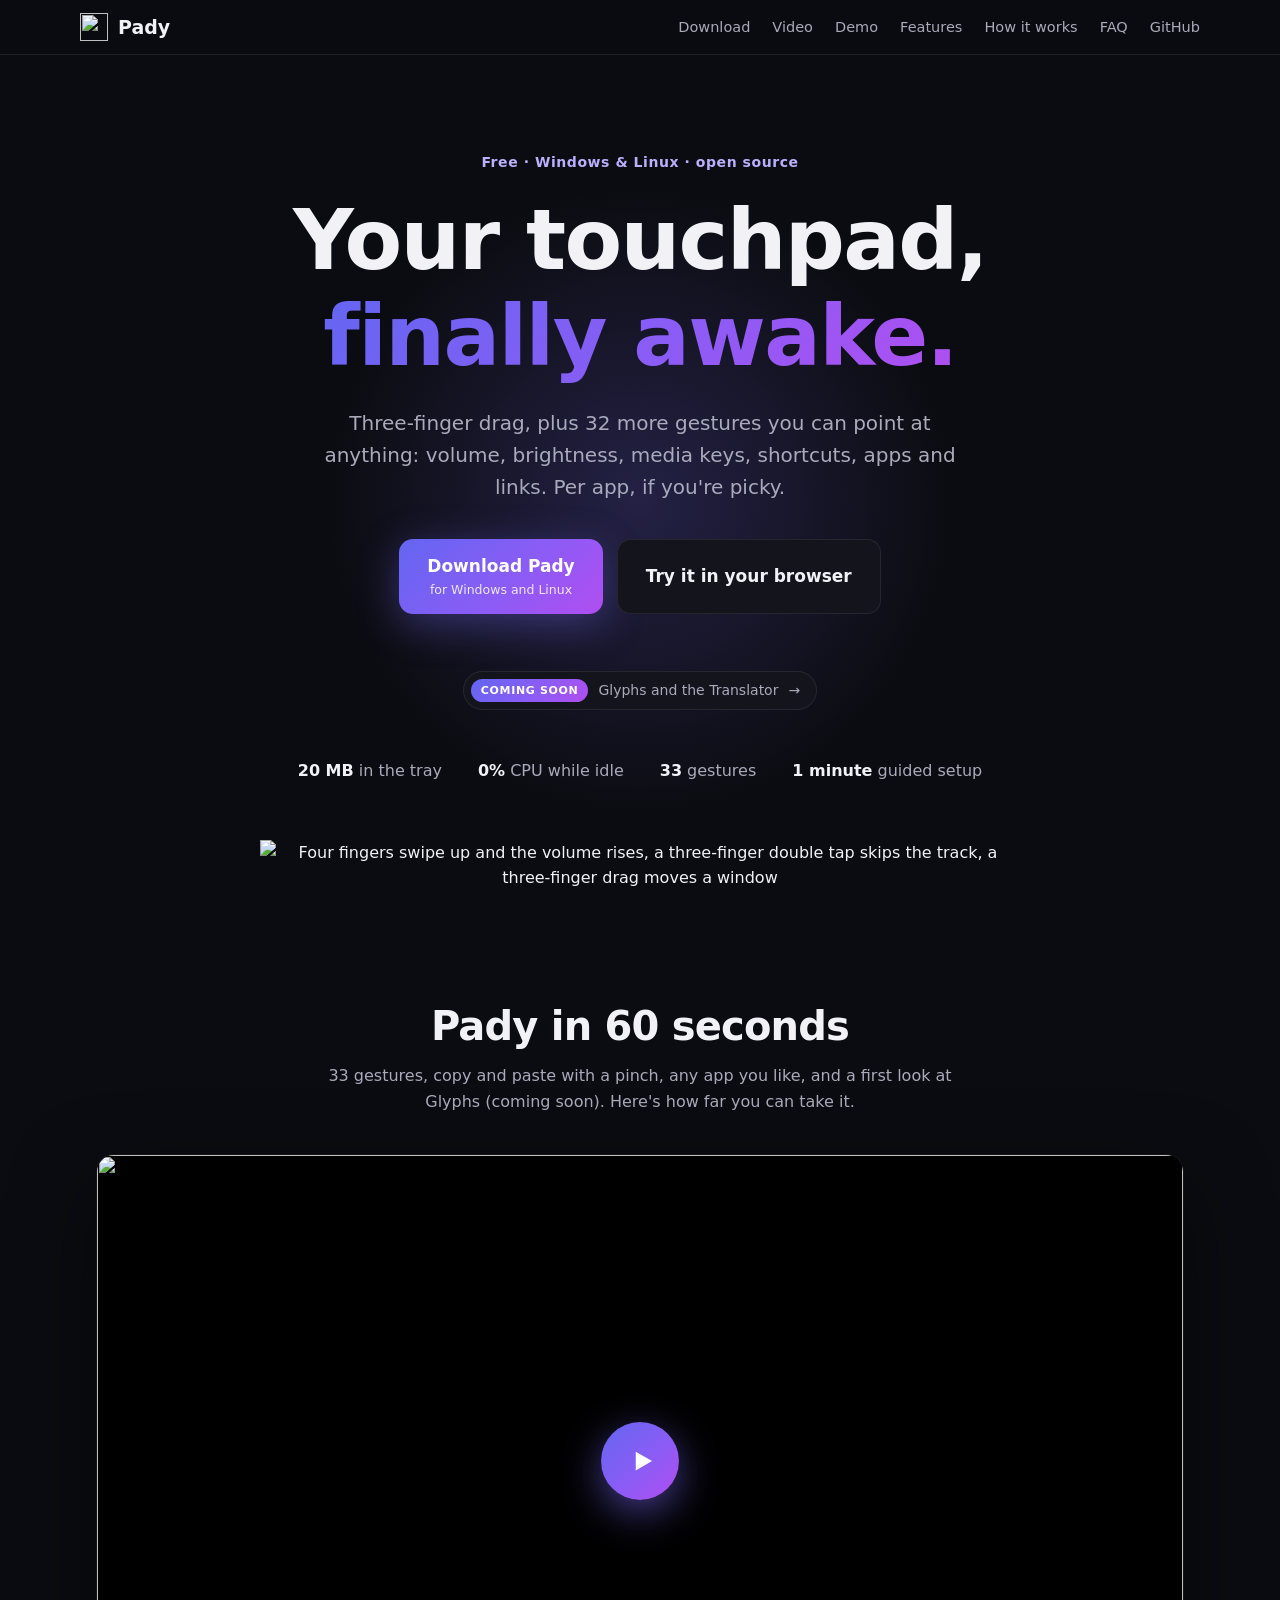
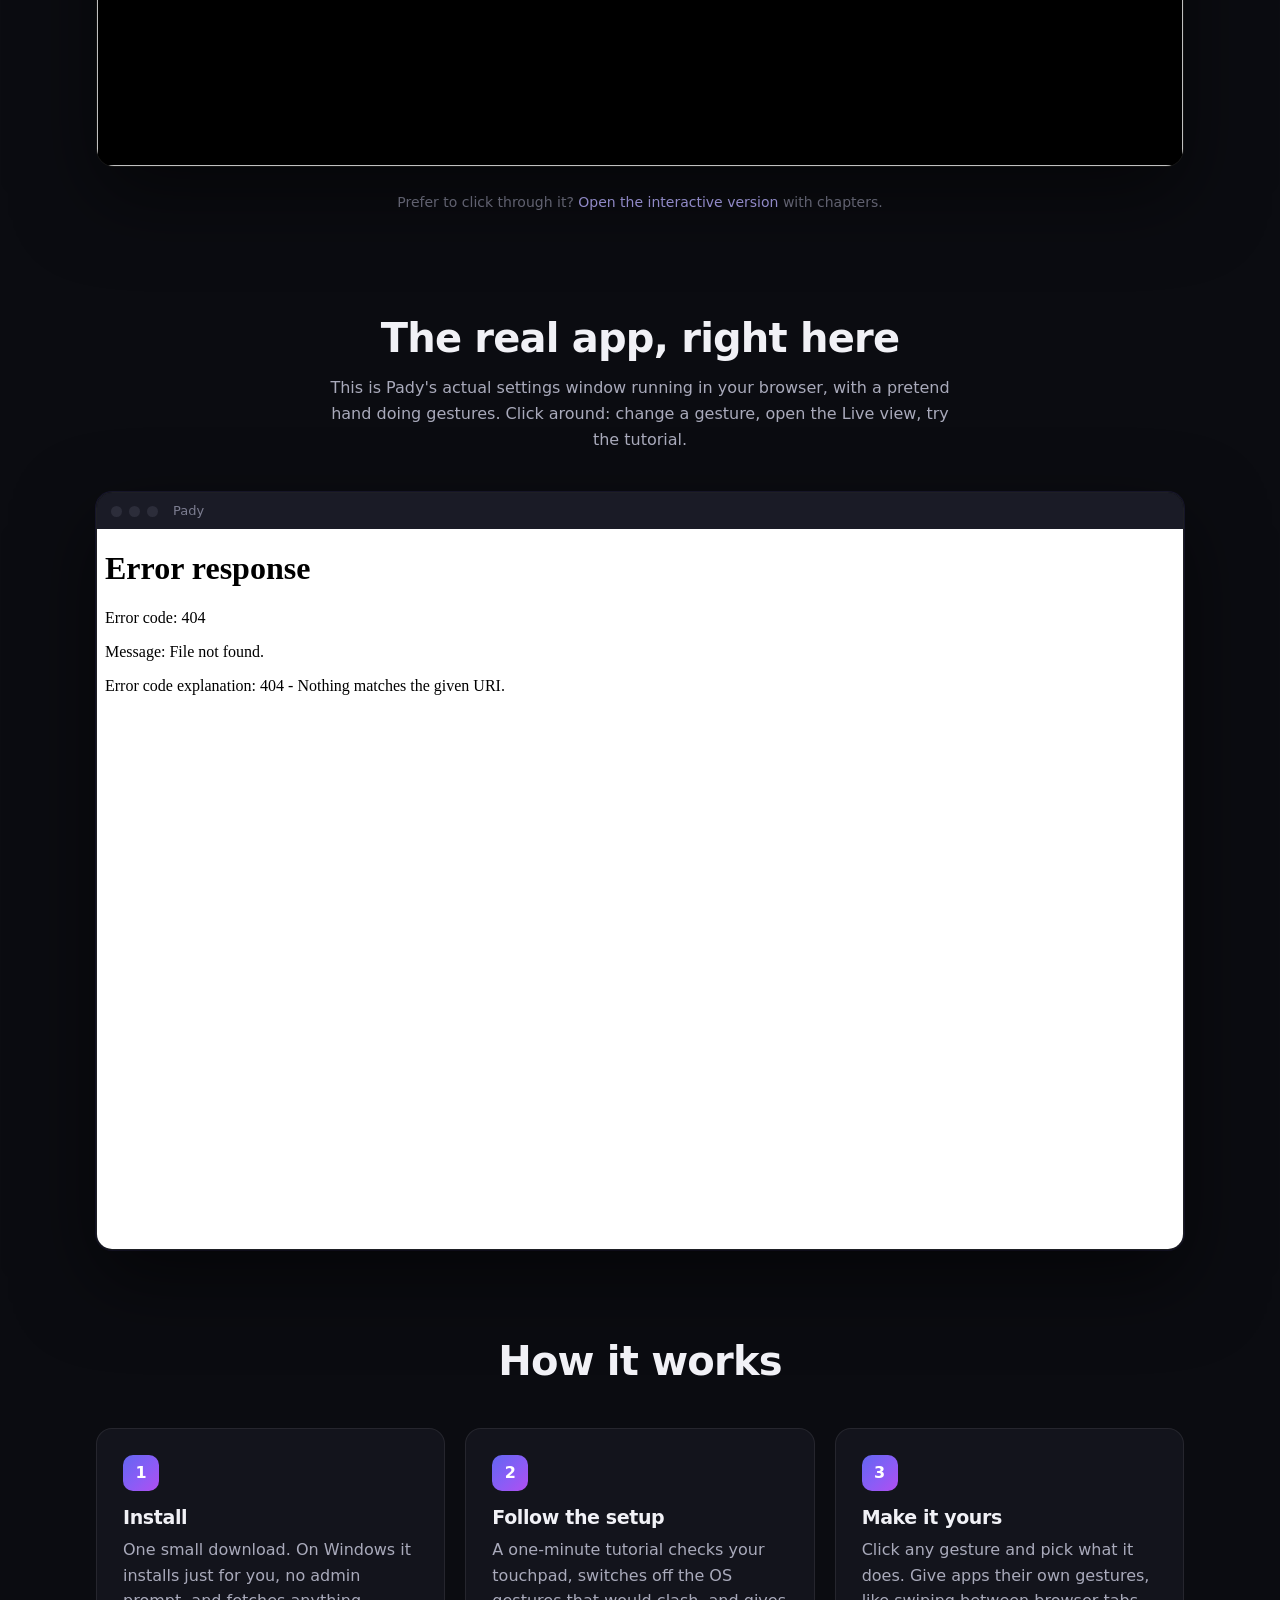
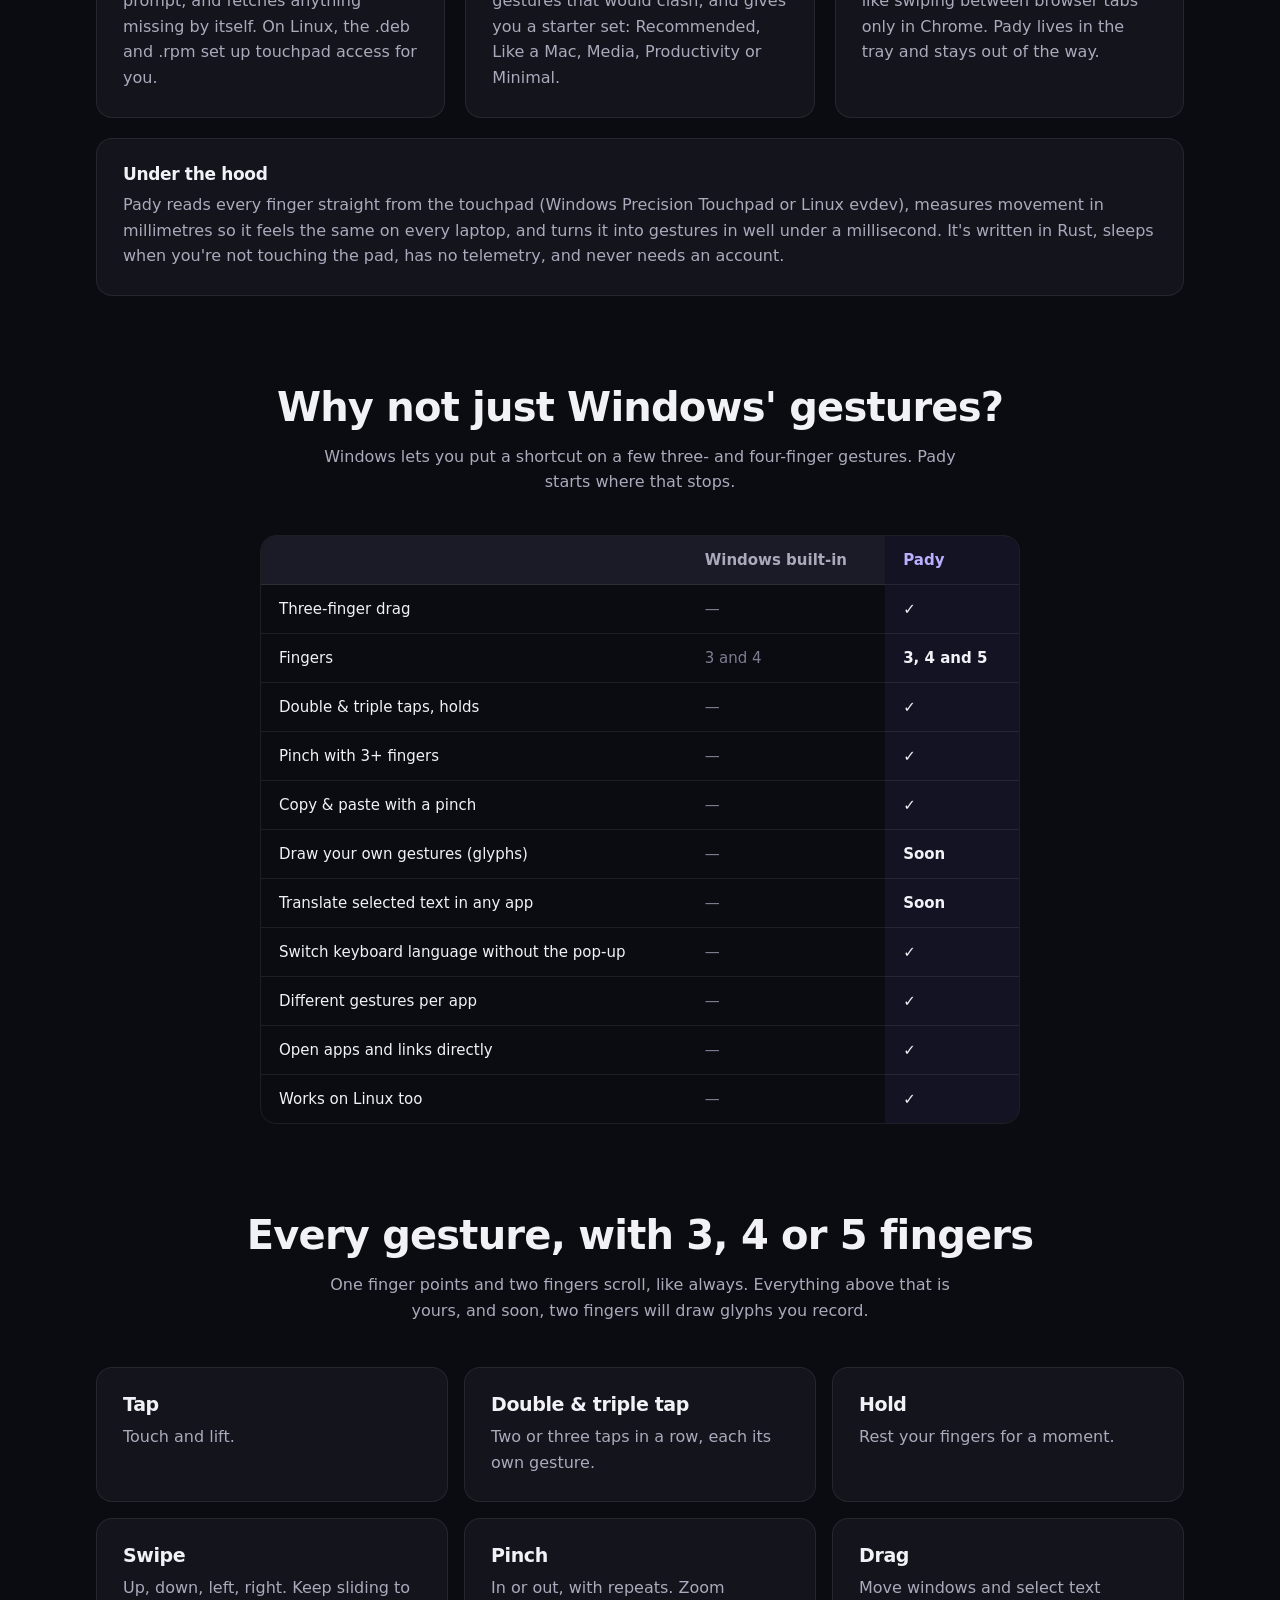
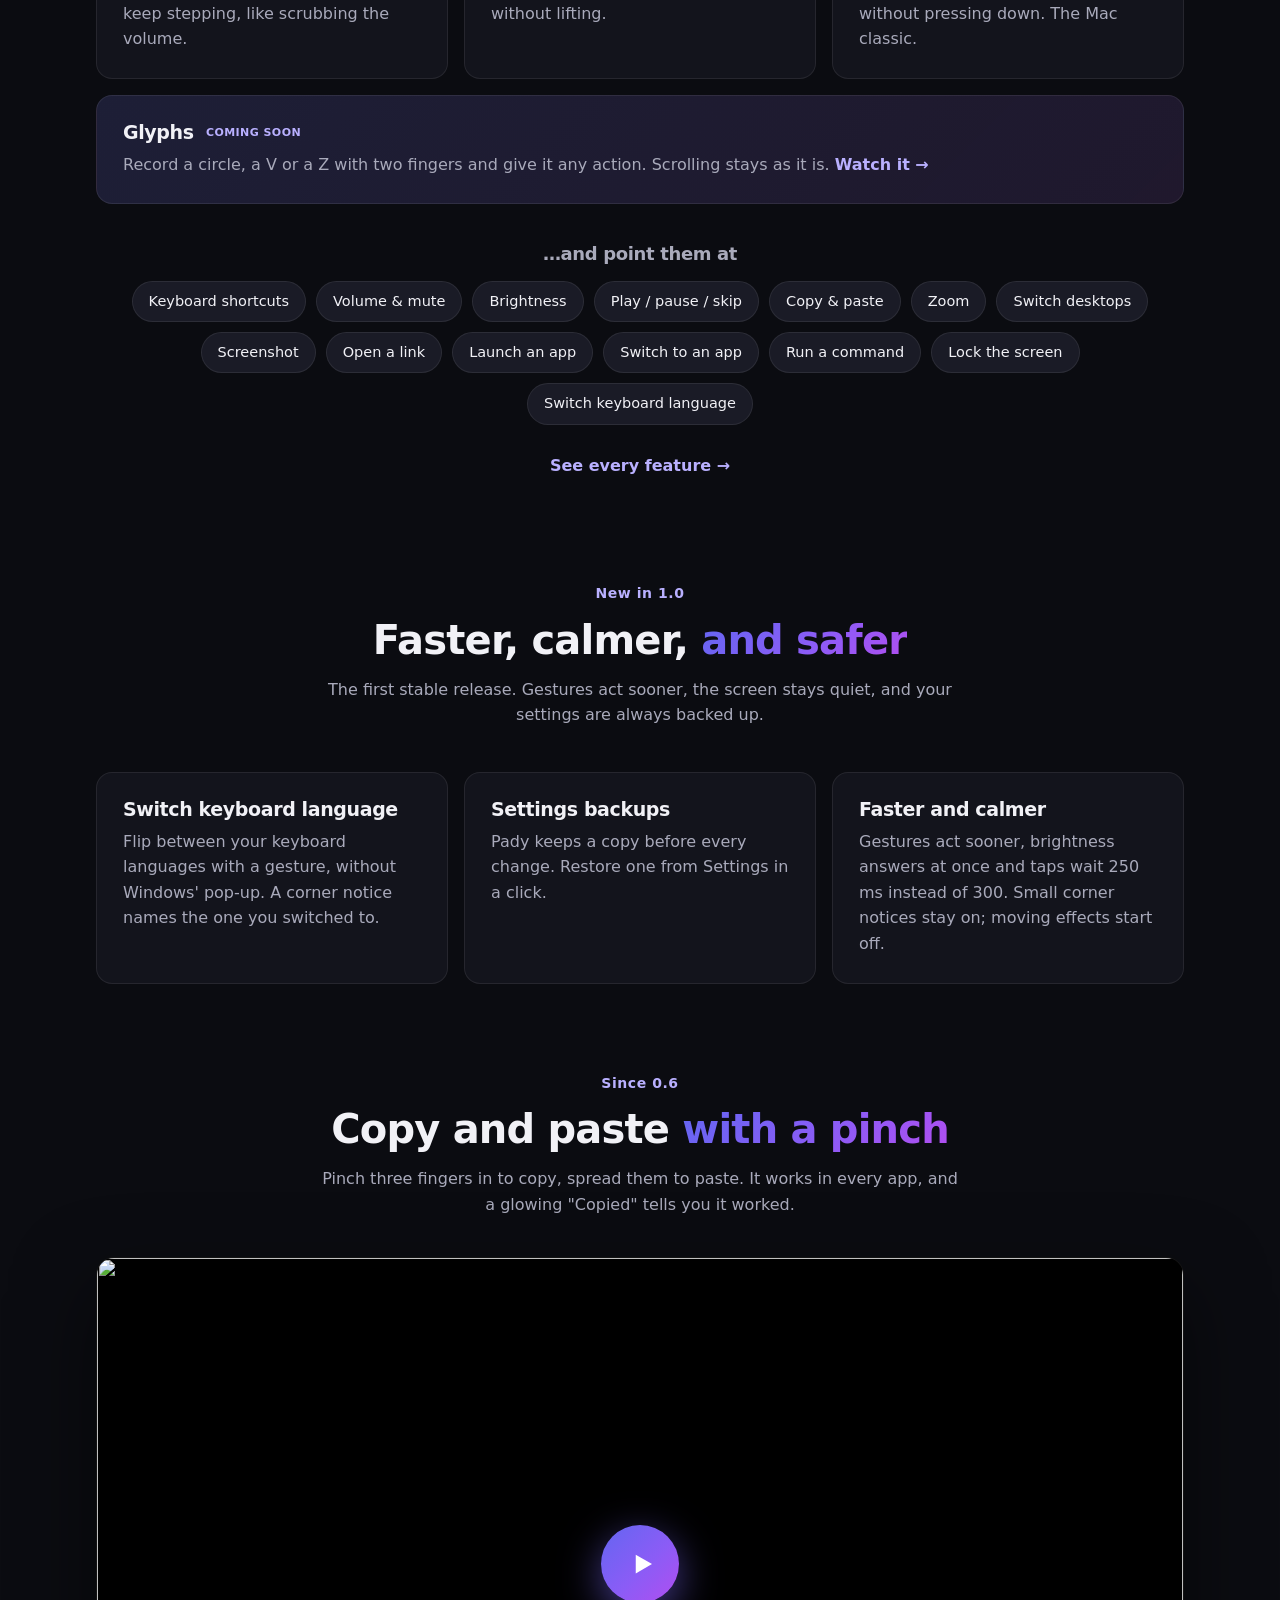
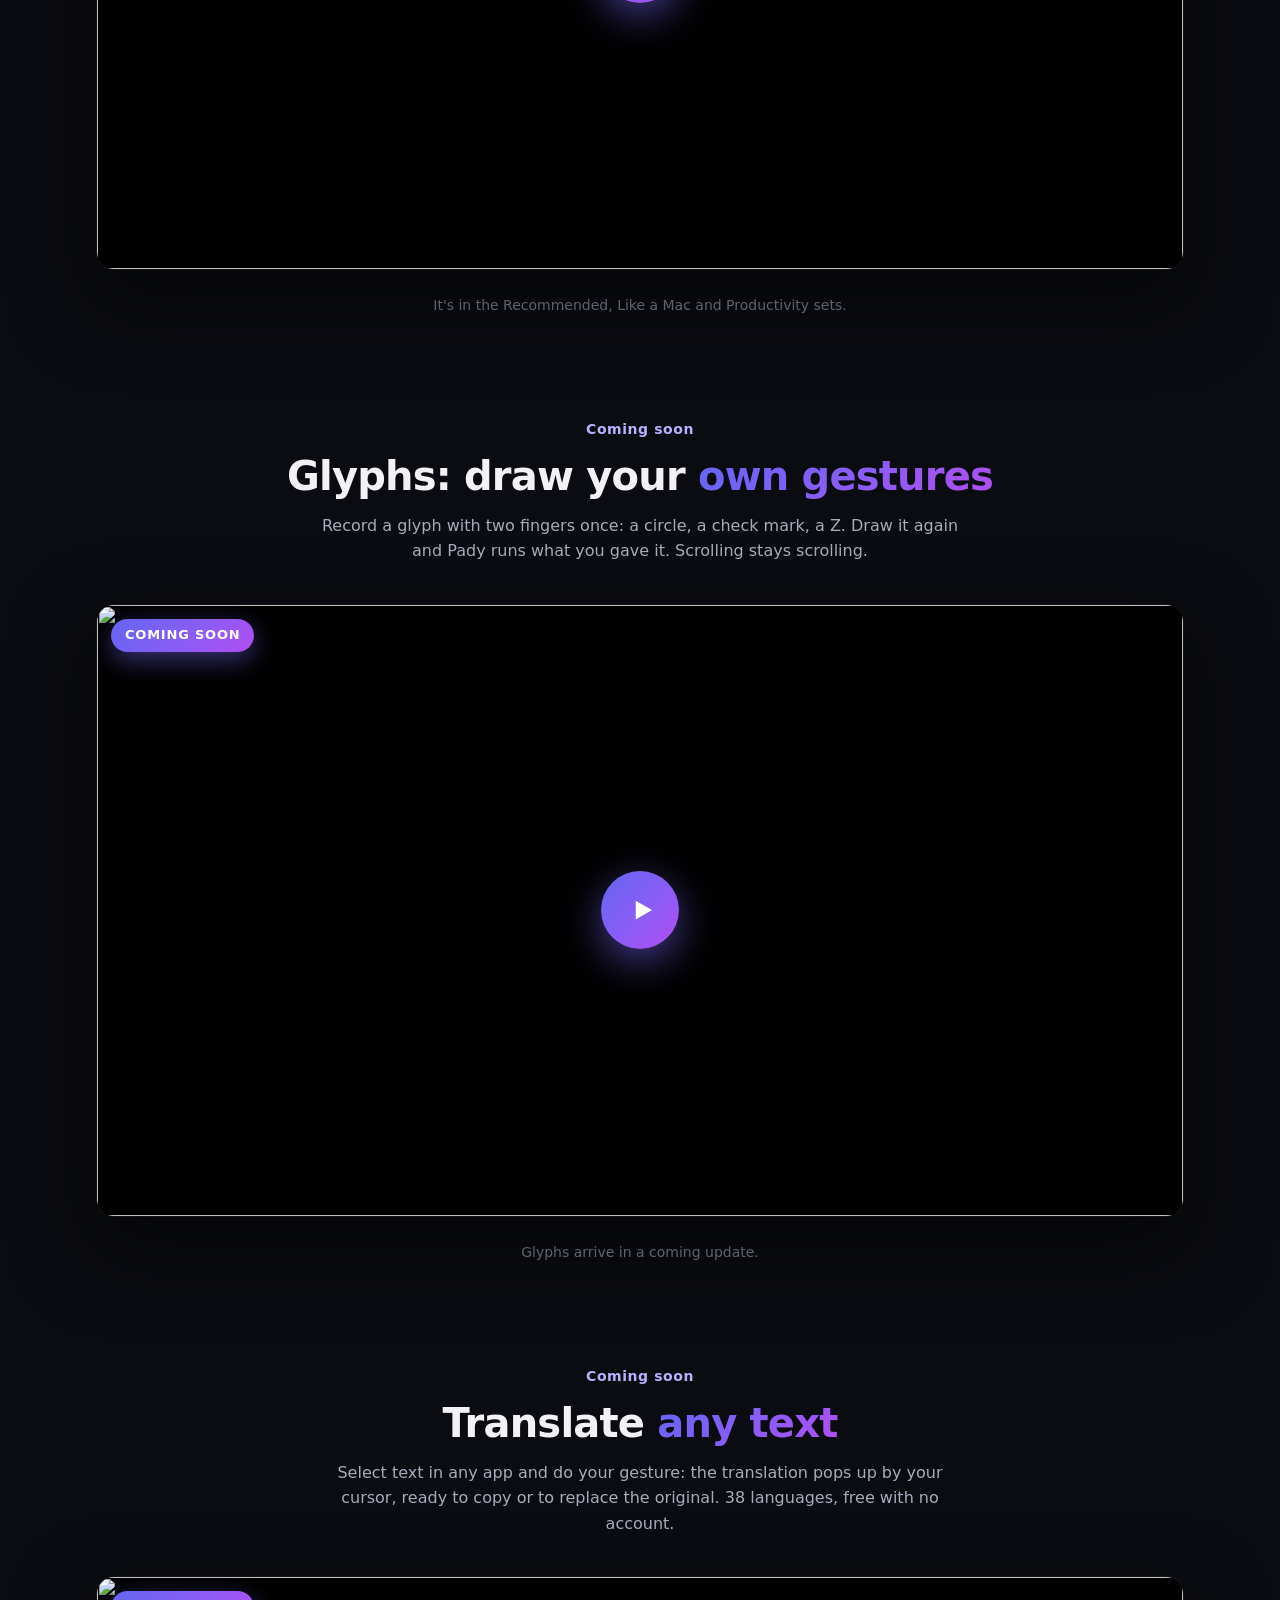
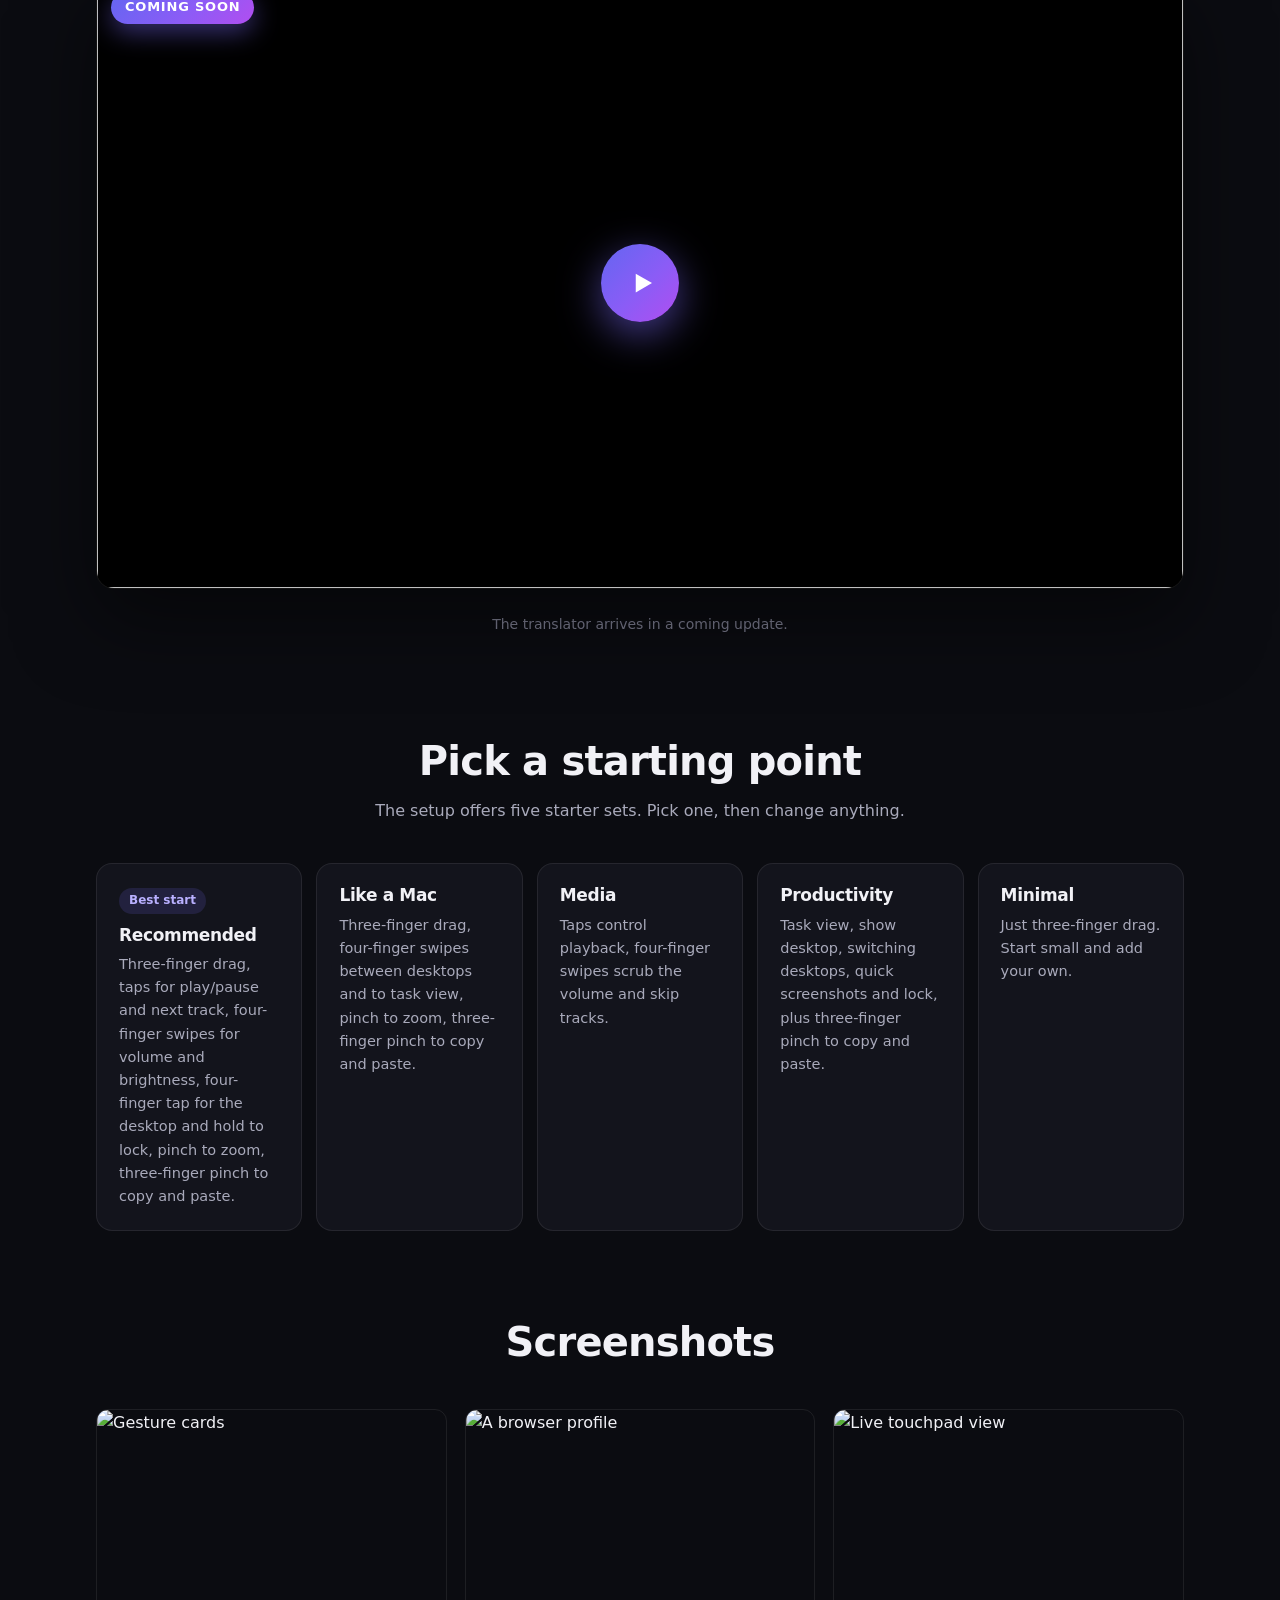
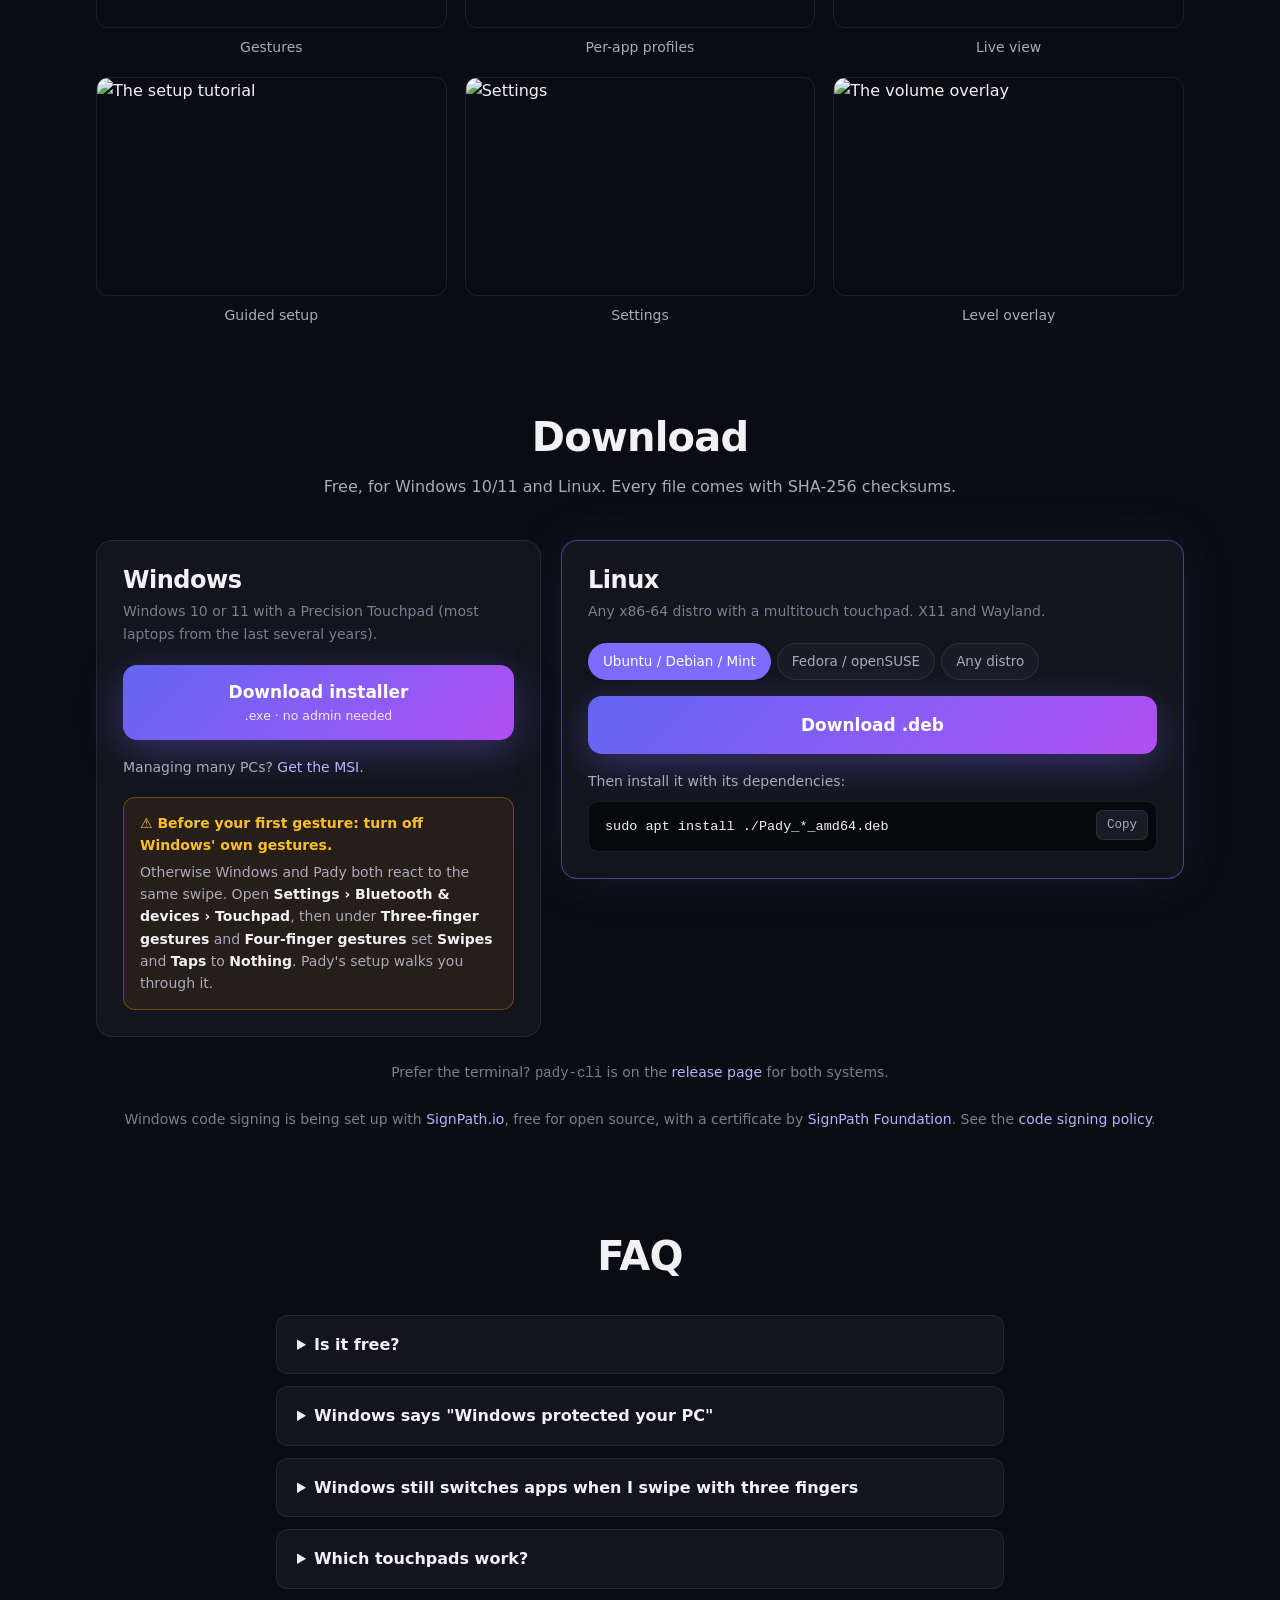
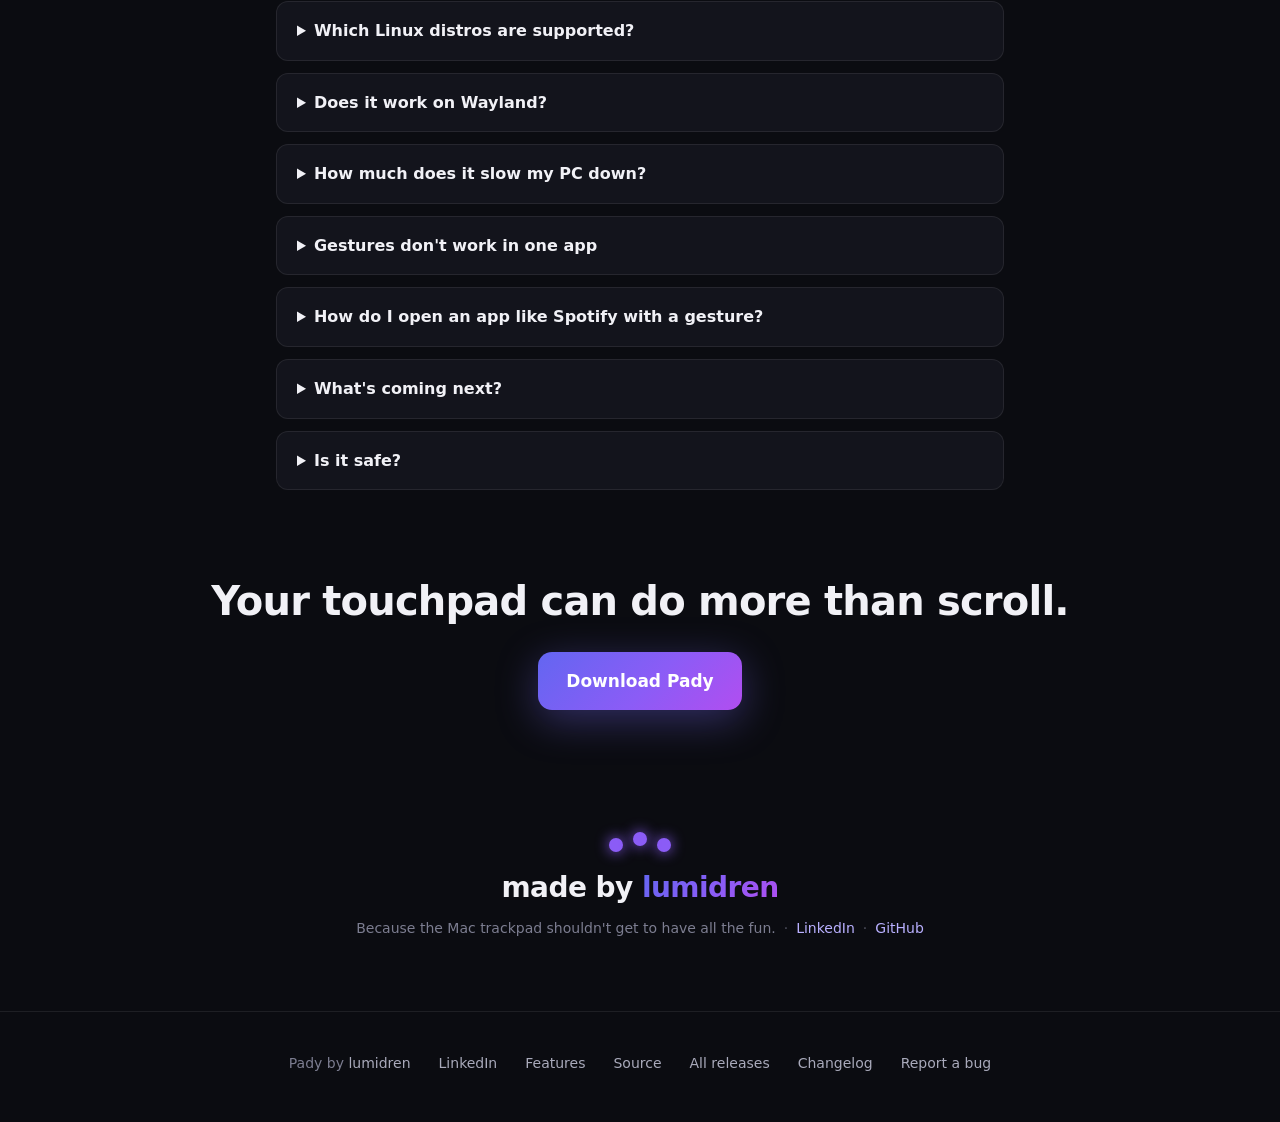
==== commit cfcca1ef: "Site: what's new in 1.0 on the home page" ====
--- a/site/index.html
+++ b/site/index.html
@@ -105,6 +105,7 @@
             <tr><td>Copy &amp; paste with a pinch</td><td>—</td><td class="us">✓</td></tr>
             <tr><td>Draw your own gestures (glyphs)</td><td>—</td><td class="us">Soon</td></tr>
             <tr><td>Translate selected text in any app</td><td>—</td><td class="us">Soon</td></tr>
+            <tr><td>Switch keyboard language without the pop-up</td><td>—</td><td class="us">✓</td></tr>
             <tr><td>Different gestures per app</td><td>—</td><td class="us">✓</td></tr>
             <tr><td>Open apps and links directly</td><td>—</td><td class="us">✓</td></tr>
             <tr><td>Works on Linux too</td><td>—</td><td class="us">✓</td></tr>
@@ -129,9 +130,20 @@
       <ul class="chips">
         <li>Keyboard shortcuts</li><li>Volume &amp; mute</li><li>Brightness</li><li>Play / pause / skip</li>
         <li>Copy &amp; paste</li><li>Zoom</li><li>Switch desktops</li><li>Screenshot</li>
-        <li>Open a link</li><li>Launch an app</li><li>Switch to an app</li><li>Run a command</li><li>Lock the screen</li>
+        <li>Open a link</li><li>Launch an app</li><li>Switch to an app</li><li>Run a command</li><li>Lock the screen</li><li>Switch keyboard language</li>
       </ul>
       <p class="see-all"><a href="features.html">See every feature <span aria-hidden="true">→</span></a></p>
+    </section>
+
+    <section id="new" class="section">
+      <p class="eyebrow">New in 1.0</p>
+      <h2>Faster, calmer, <span class="grad">and safer</span></h2>
+      <p class="sub">The first stable release. Gestures act sooner, the screen stays quiet, and your settings are always backed up.</p>
+      <div class="grid">
+        <div class="card"><h3>Switch keyboard language</h3><p>Flip between your keyboard languages with a gesture, without Windows' pop-up. A corner notice names the one you switched to.</p></div>
+        <div class="card"><h3>Settings backups</h3><p>Pady keeps a copy before every change. Restore one from Settings in a click.</p></div>
+        <div class="card"><h3>Faster and calmer</h3><p>Gestures act sooner, brightness answers at once and taps wait 250 ms instead of 300. Small corner notices stay on; moving effects start off.</p></div>
+      </div>
     </section>
 
     <section id="copy-paste" class="section">
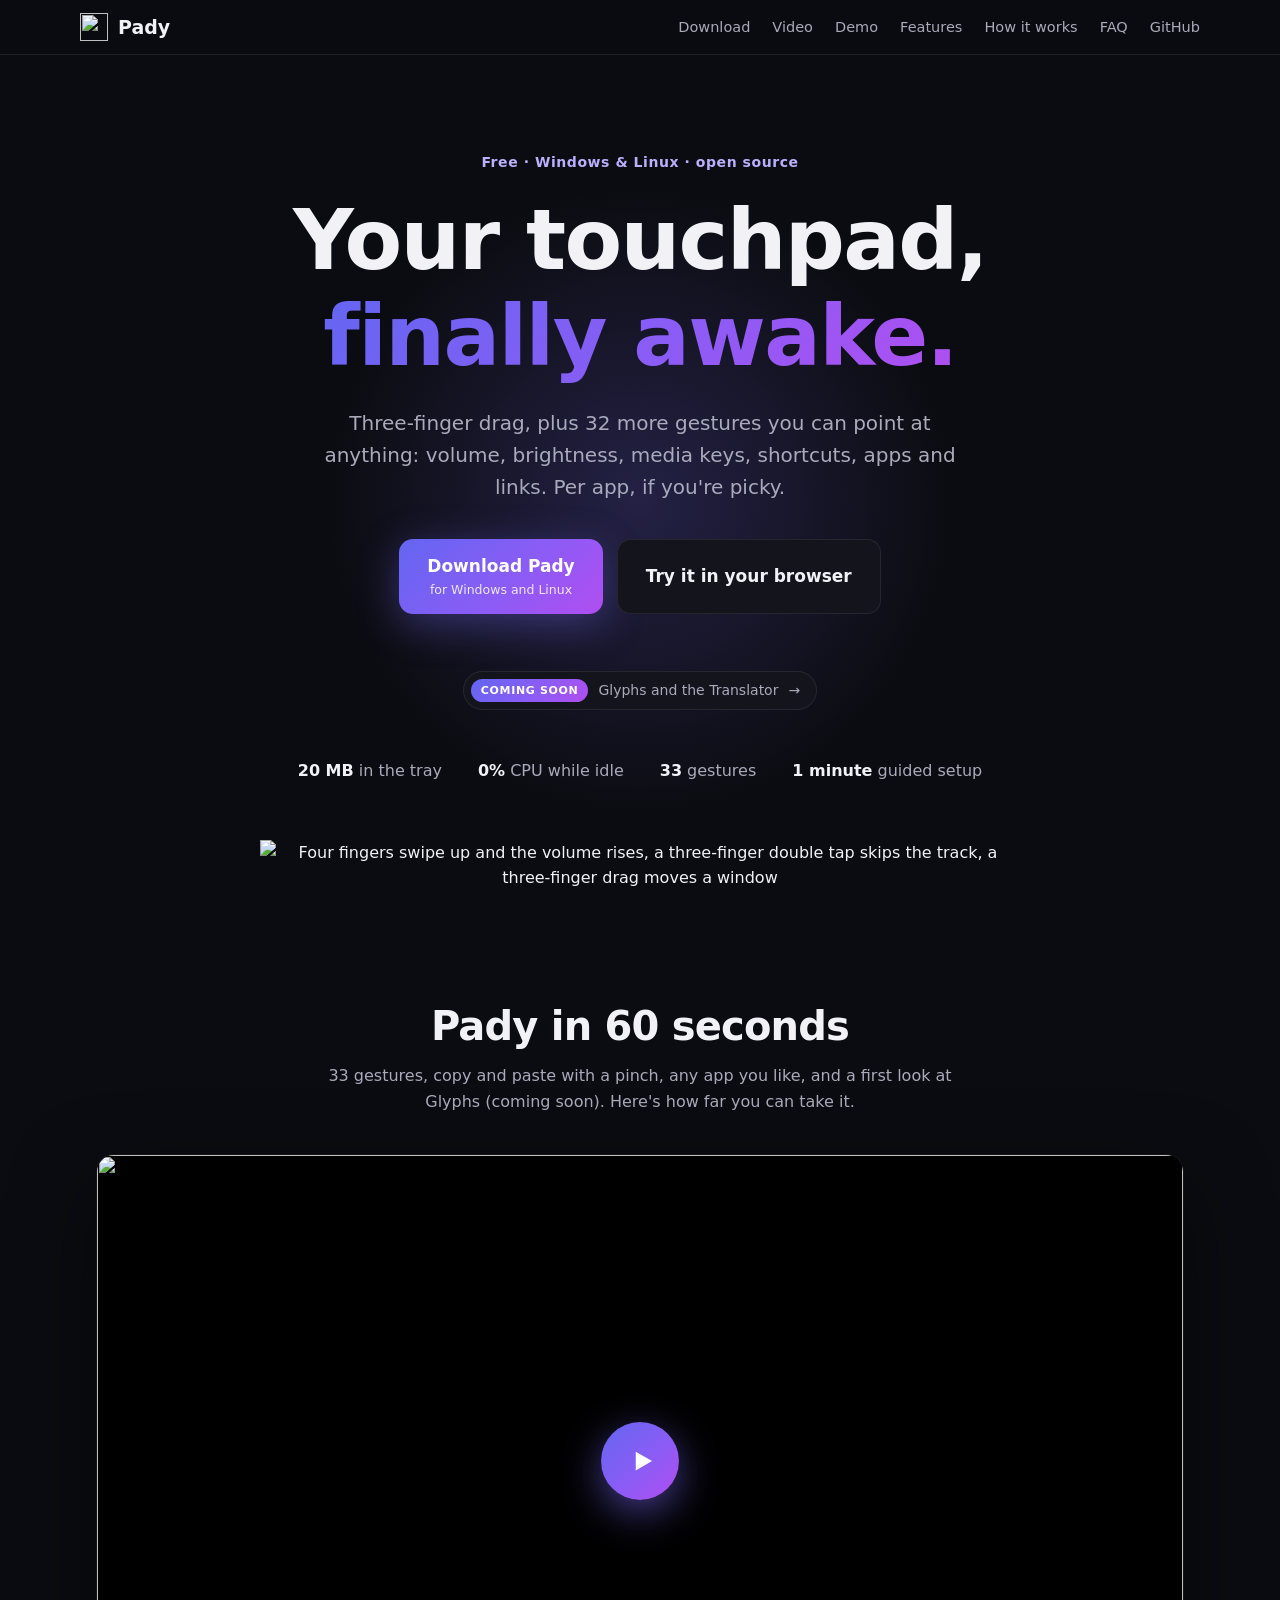
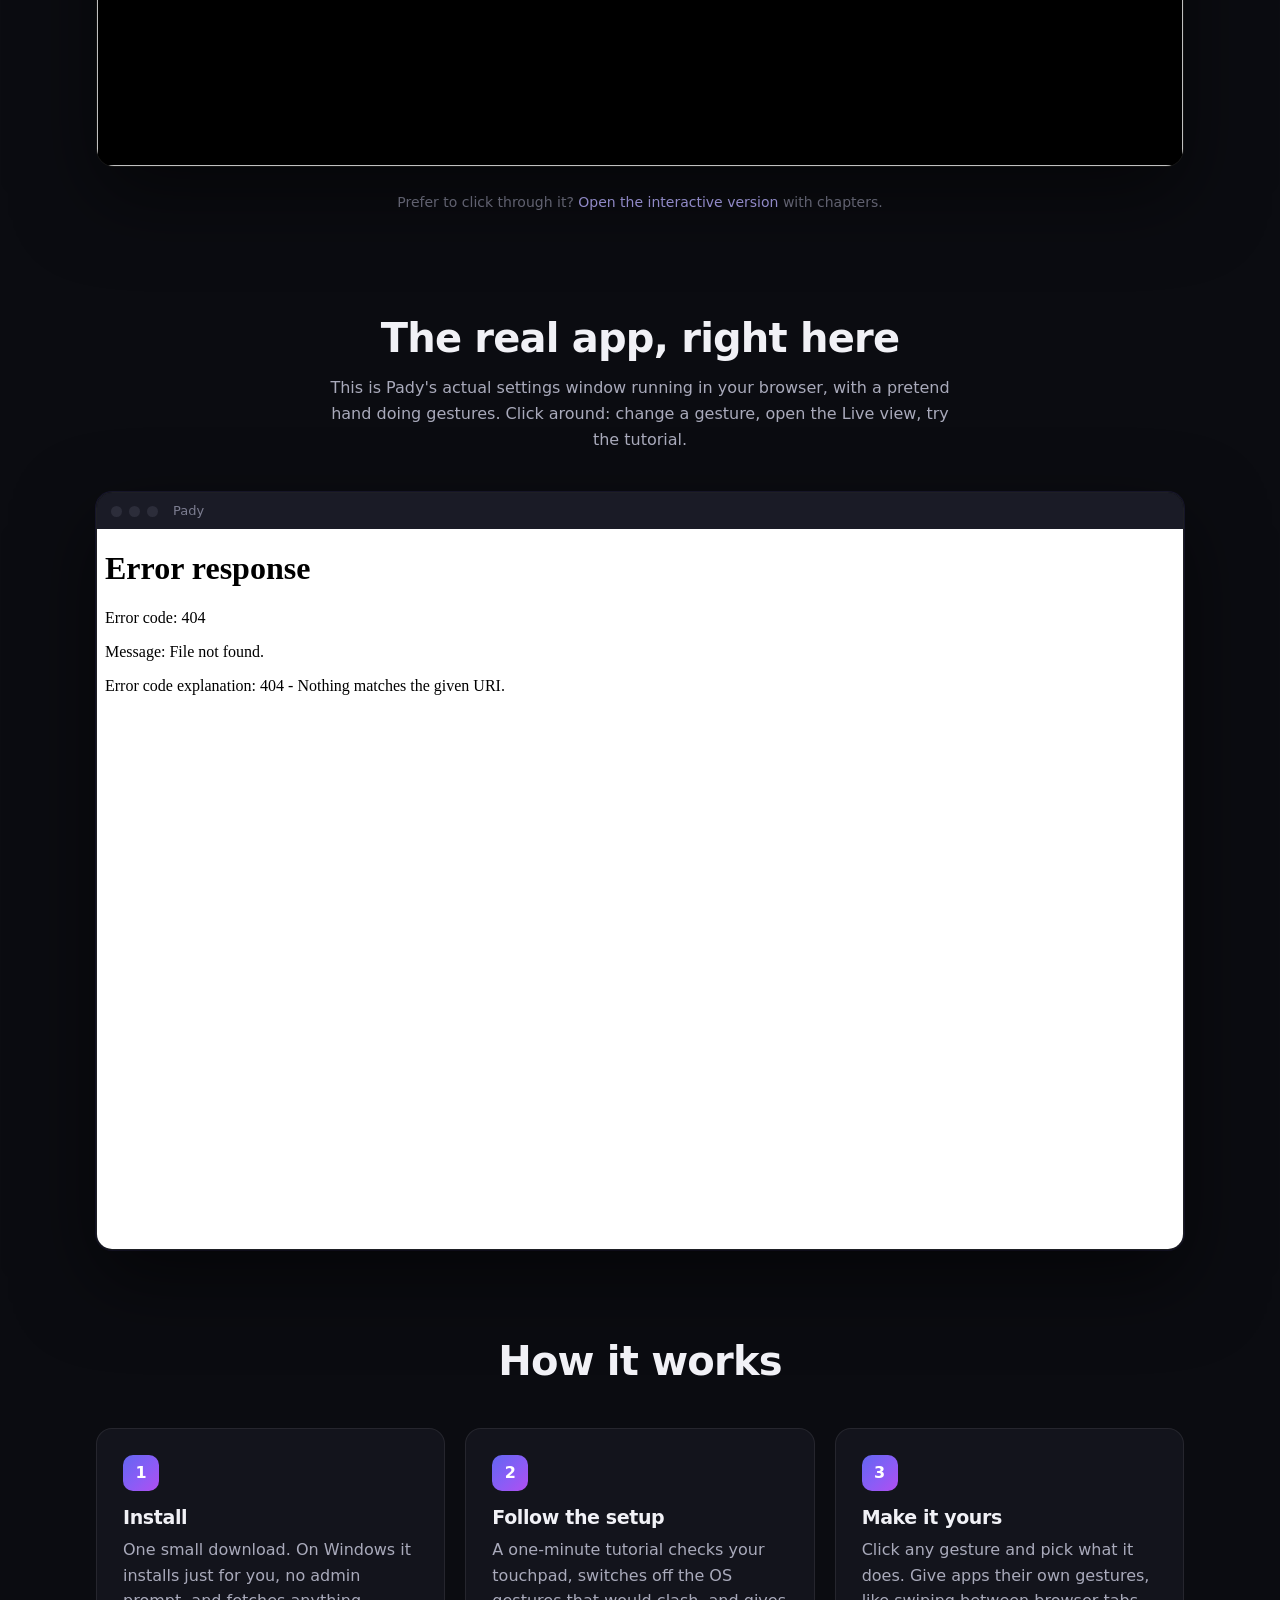
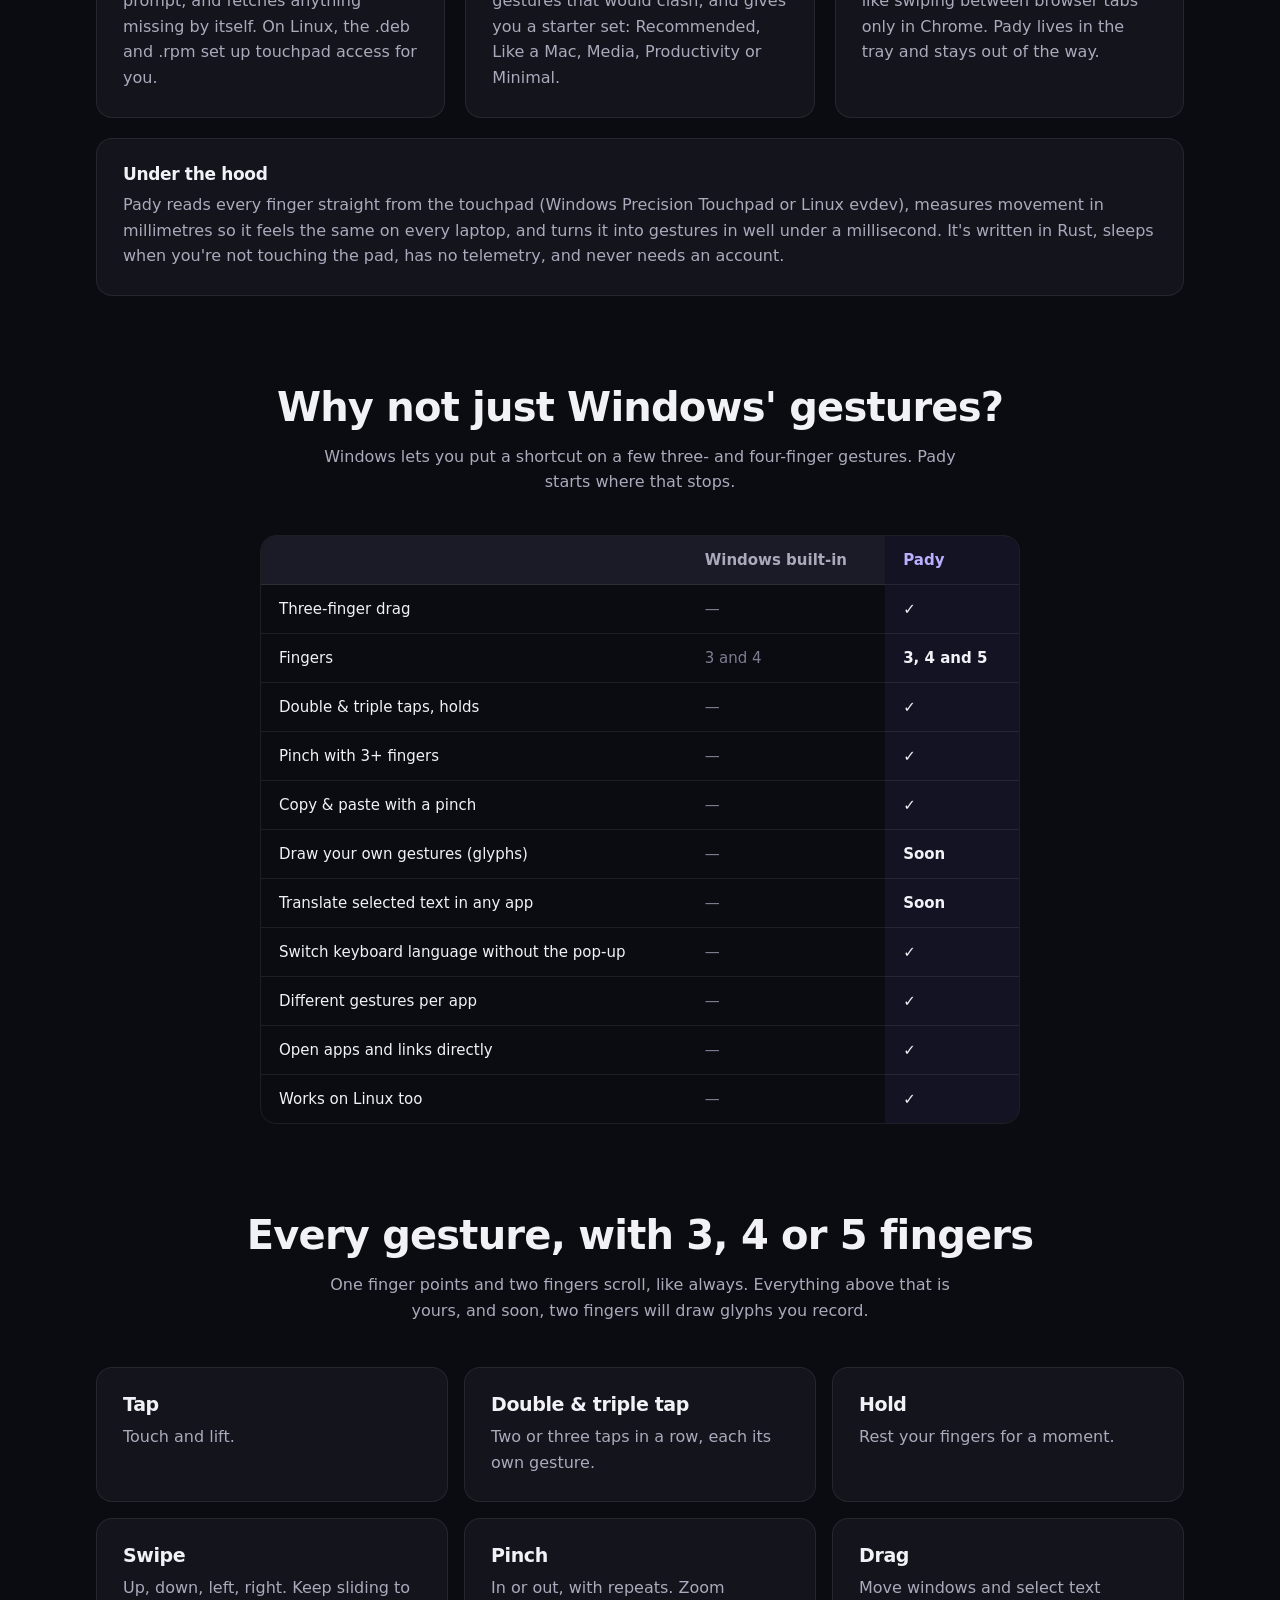
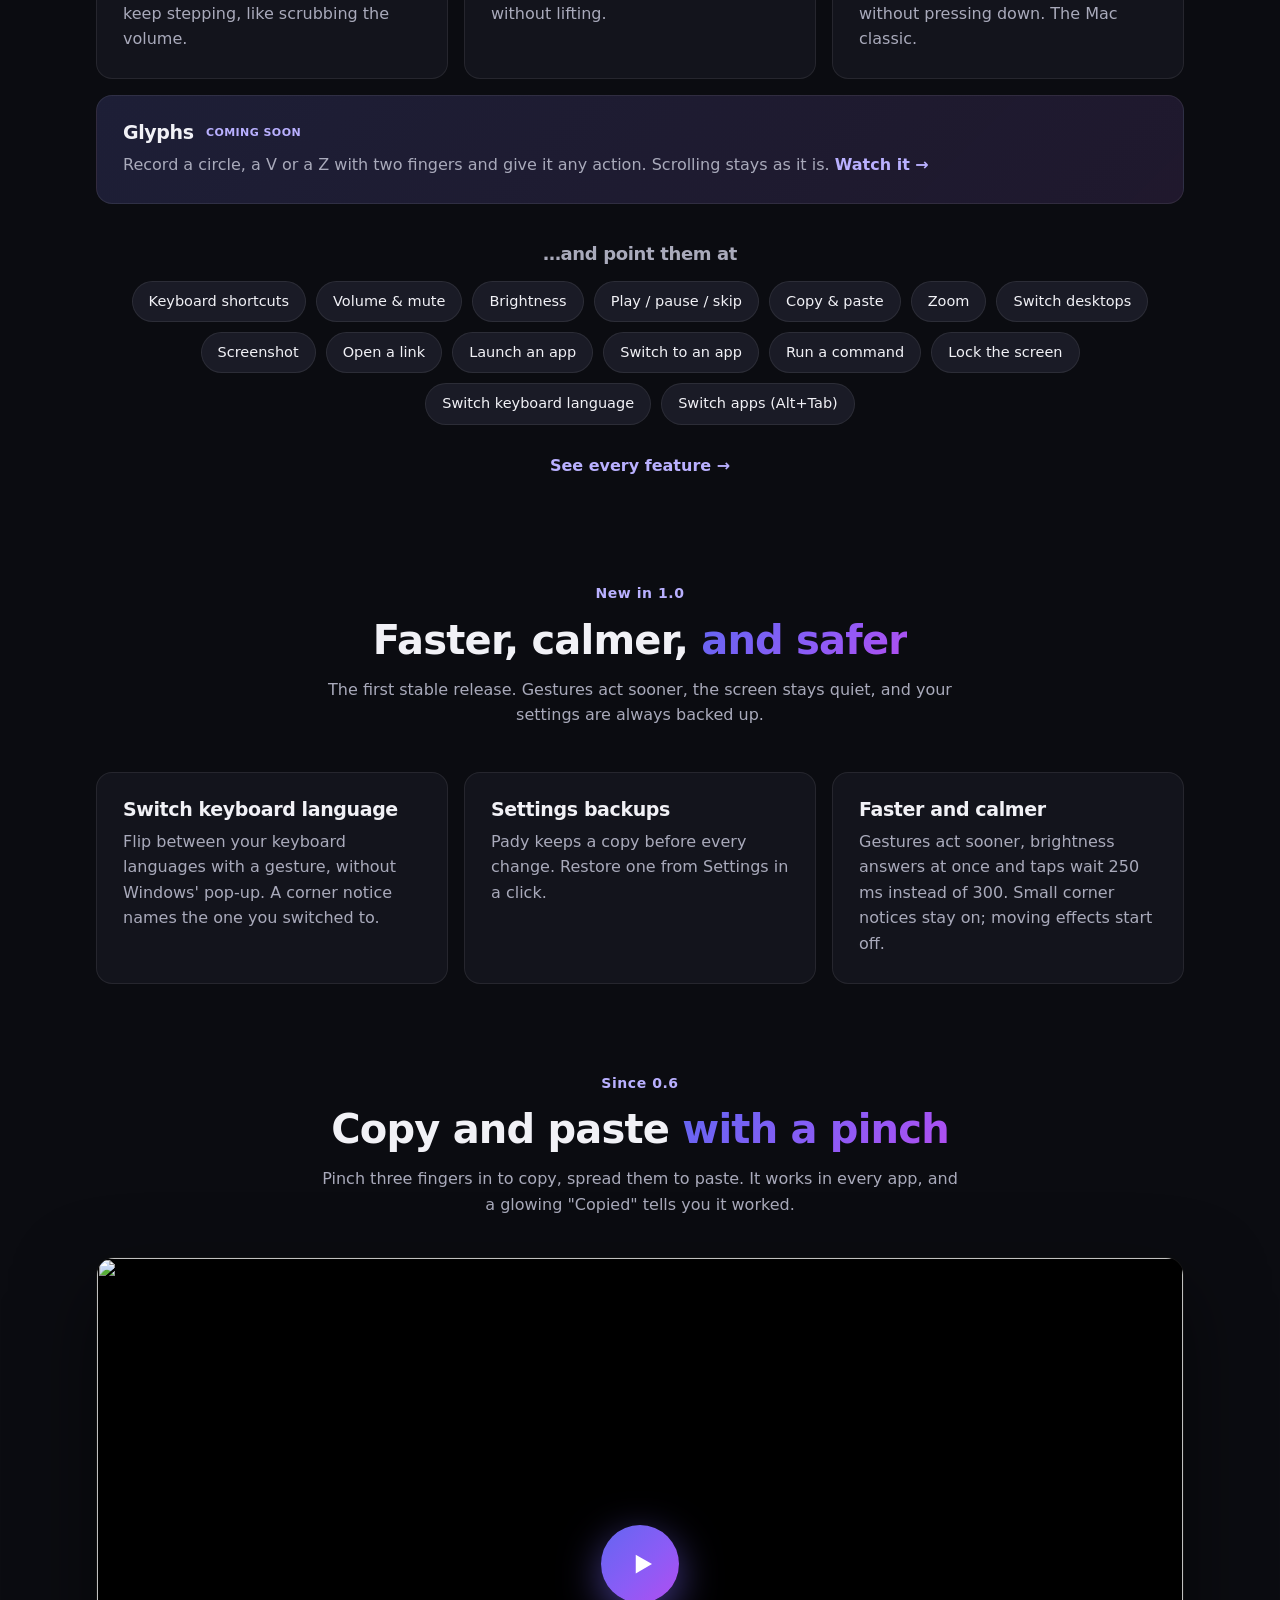
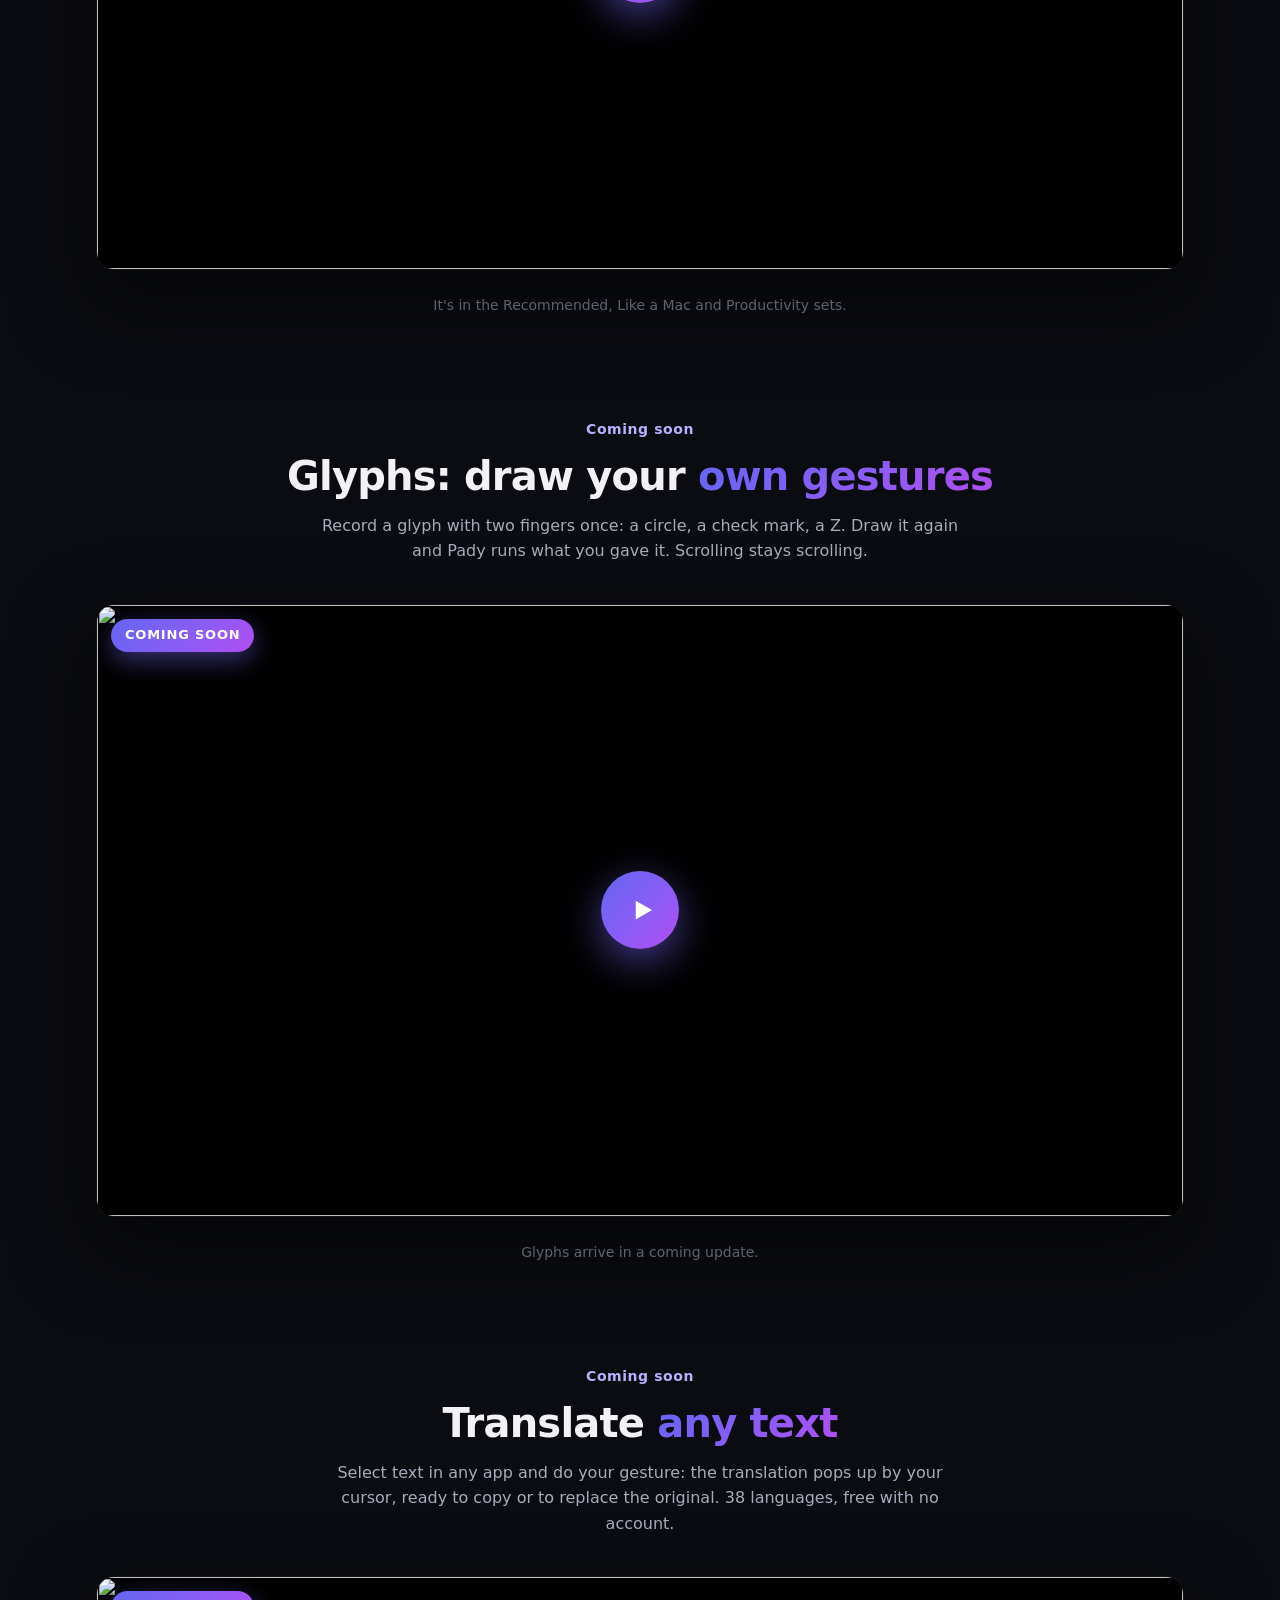
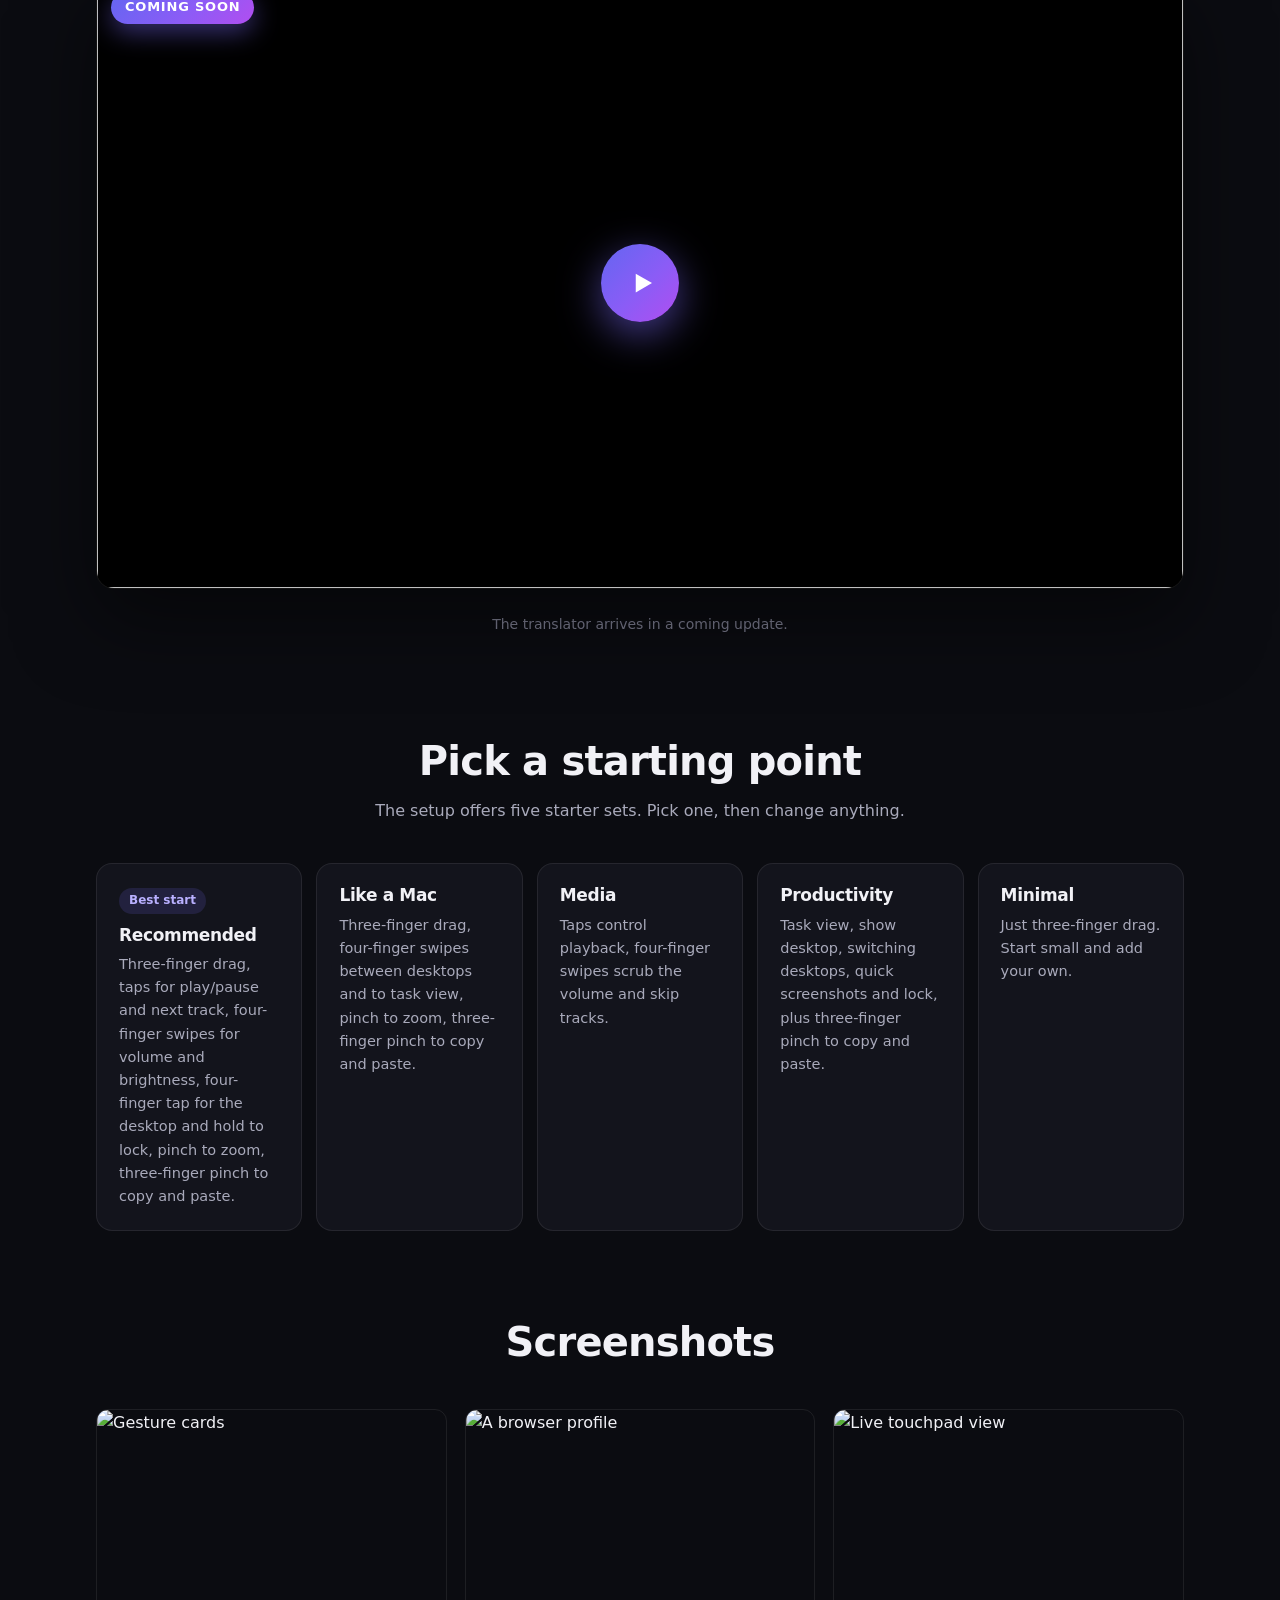
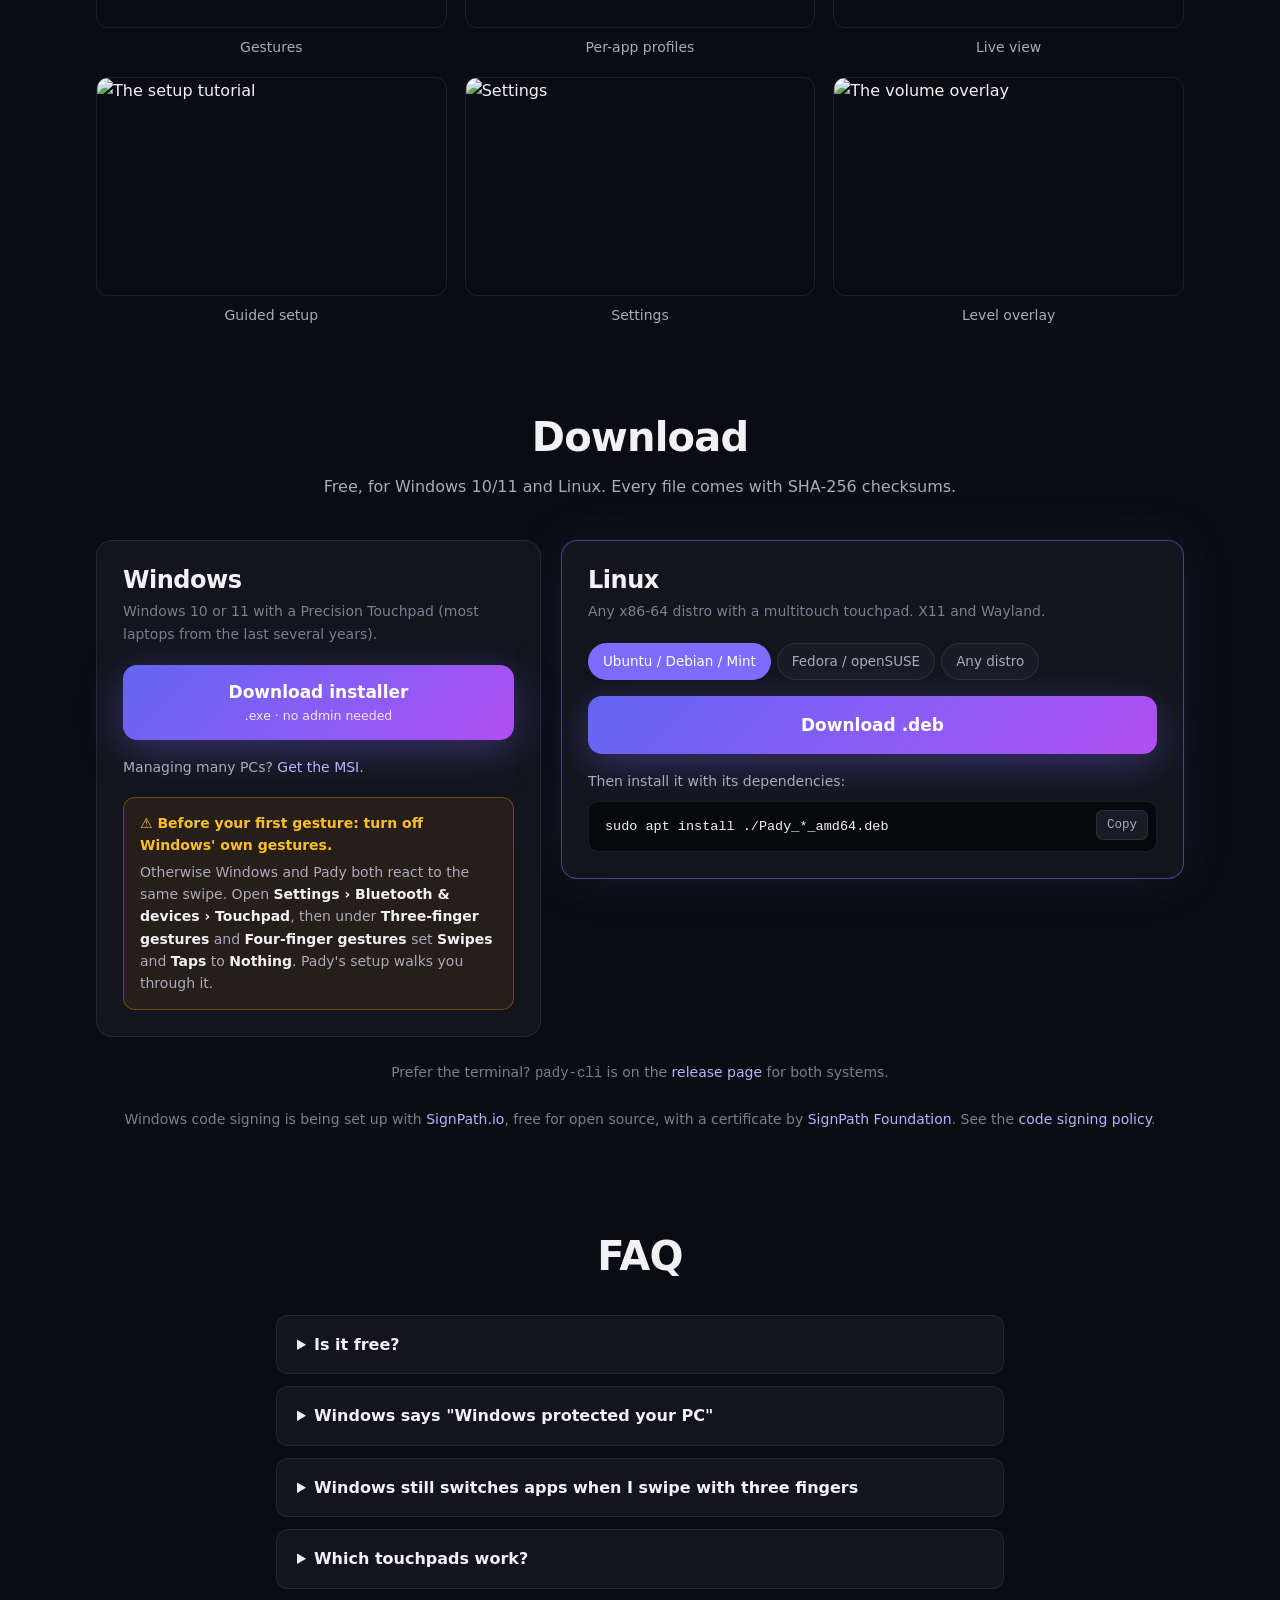
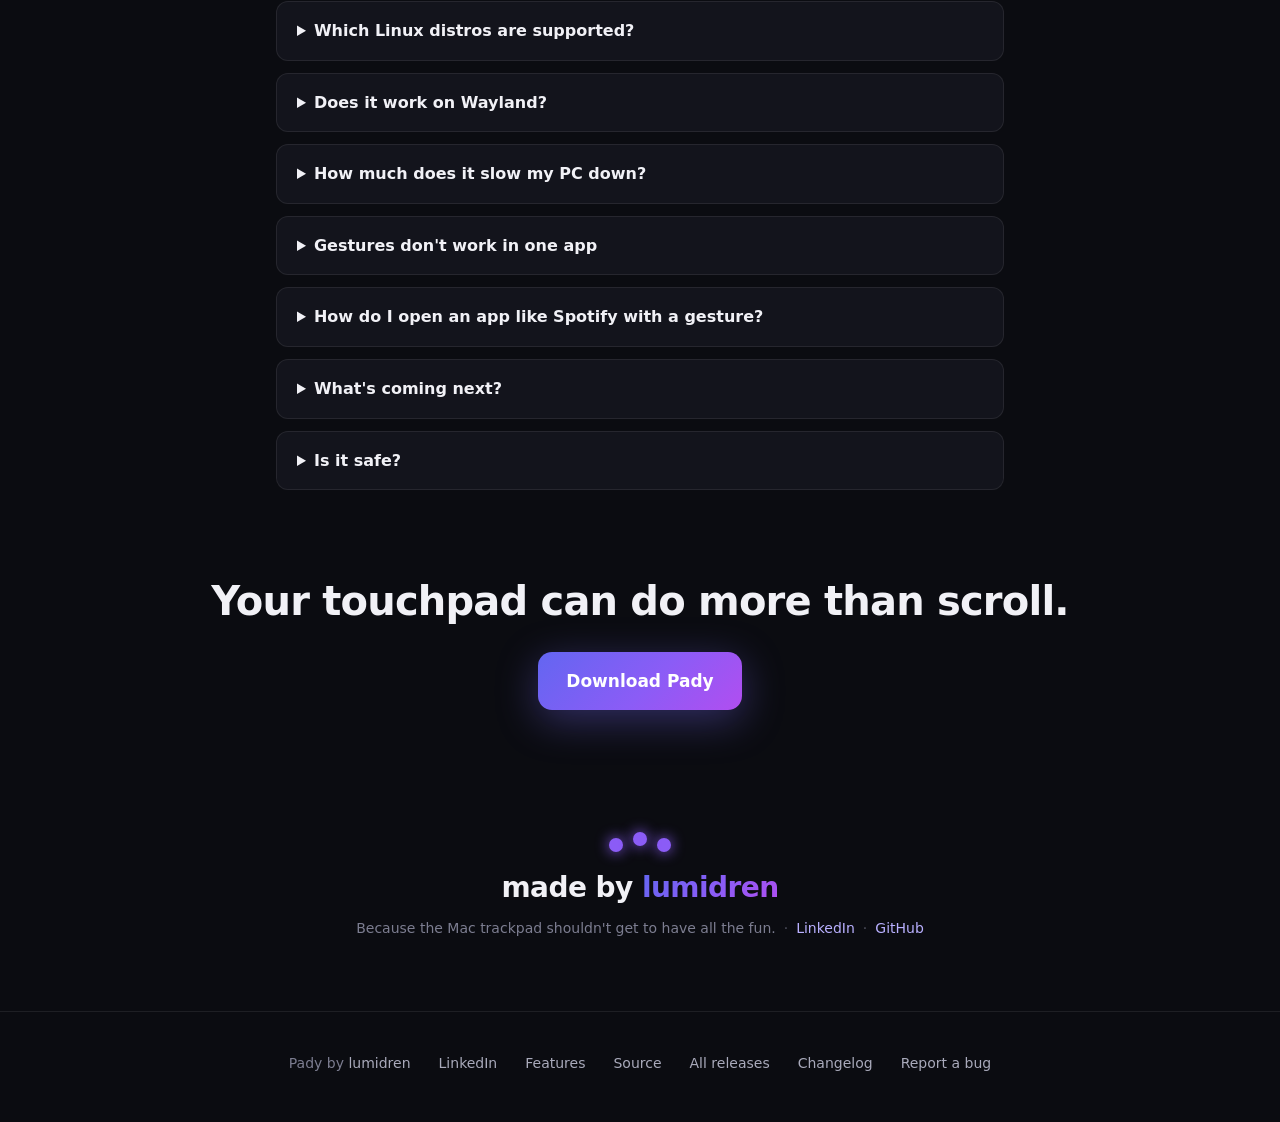
==== commit c290c1d4: "Site and README: the app switcher, new in 1.1.0" ====
--- a/site/index.html
+++ b/site/index.html
@@ -130,7 +130,7 @@
       <ul class="chips">
         <li>Keyboard shortcuts</li><li>Volume &amp; mute</li><li>Brightness</li><li>Play / pause / skip</li>
         <li>Copy &amp; paste</li><li>Zoom</li><li>Switch desktops</li><li>Screenshot</li>
-        <li>Open a link</li><li>Launch an app</li><li>Switch to an app</li><li>Run a command</li><li>Lock the screen</li><li>Switch keyboard language</li>
+        <li>Open a link</li><li>Launch an app</li><li>Switch to an app</li><li>Run a command</li><li>Lock the screen</li><li>Switch keyboard language</li><li>Switch apps (Alt+Tab)</li>
       </ul>
       <p class="see-all"><a href="features.html">See every feature <span aria-hidden="true">→</span></a></p>
     </section>
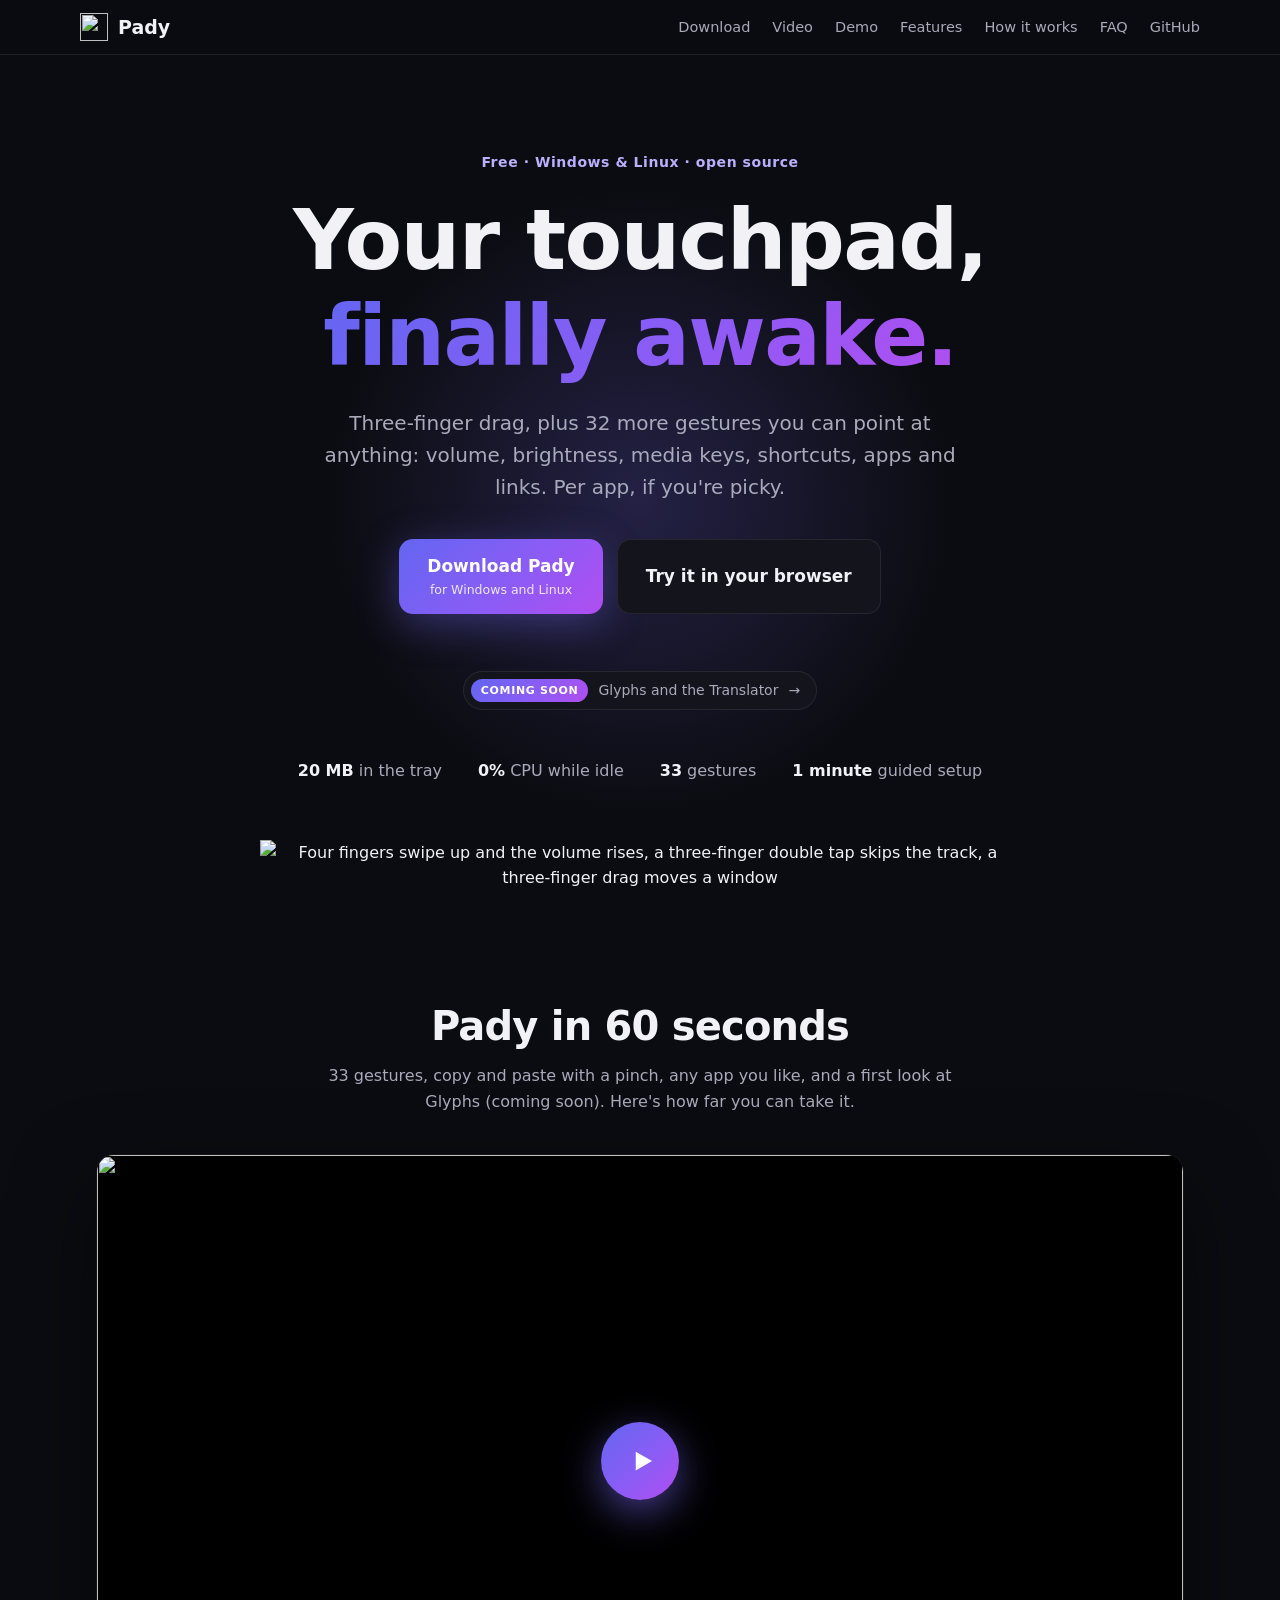
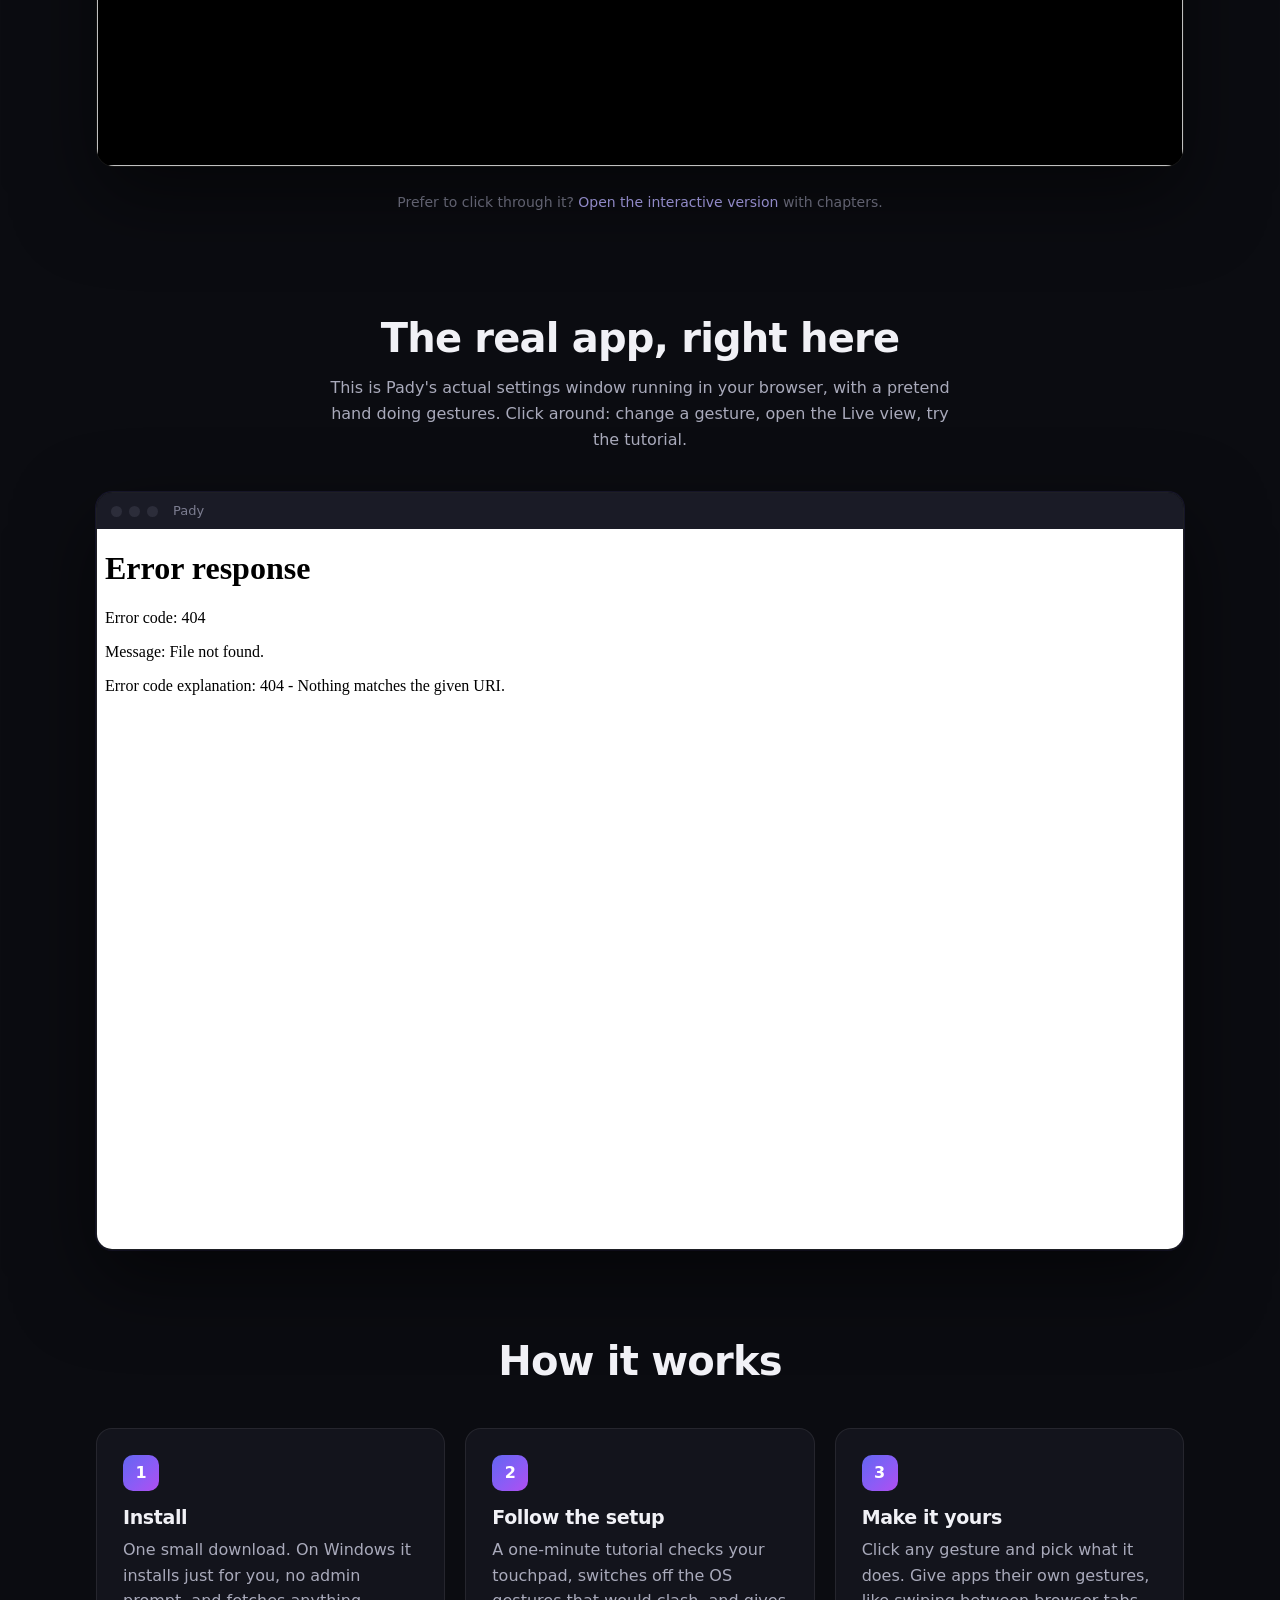
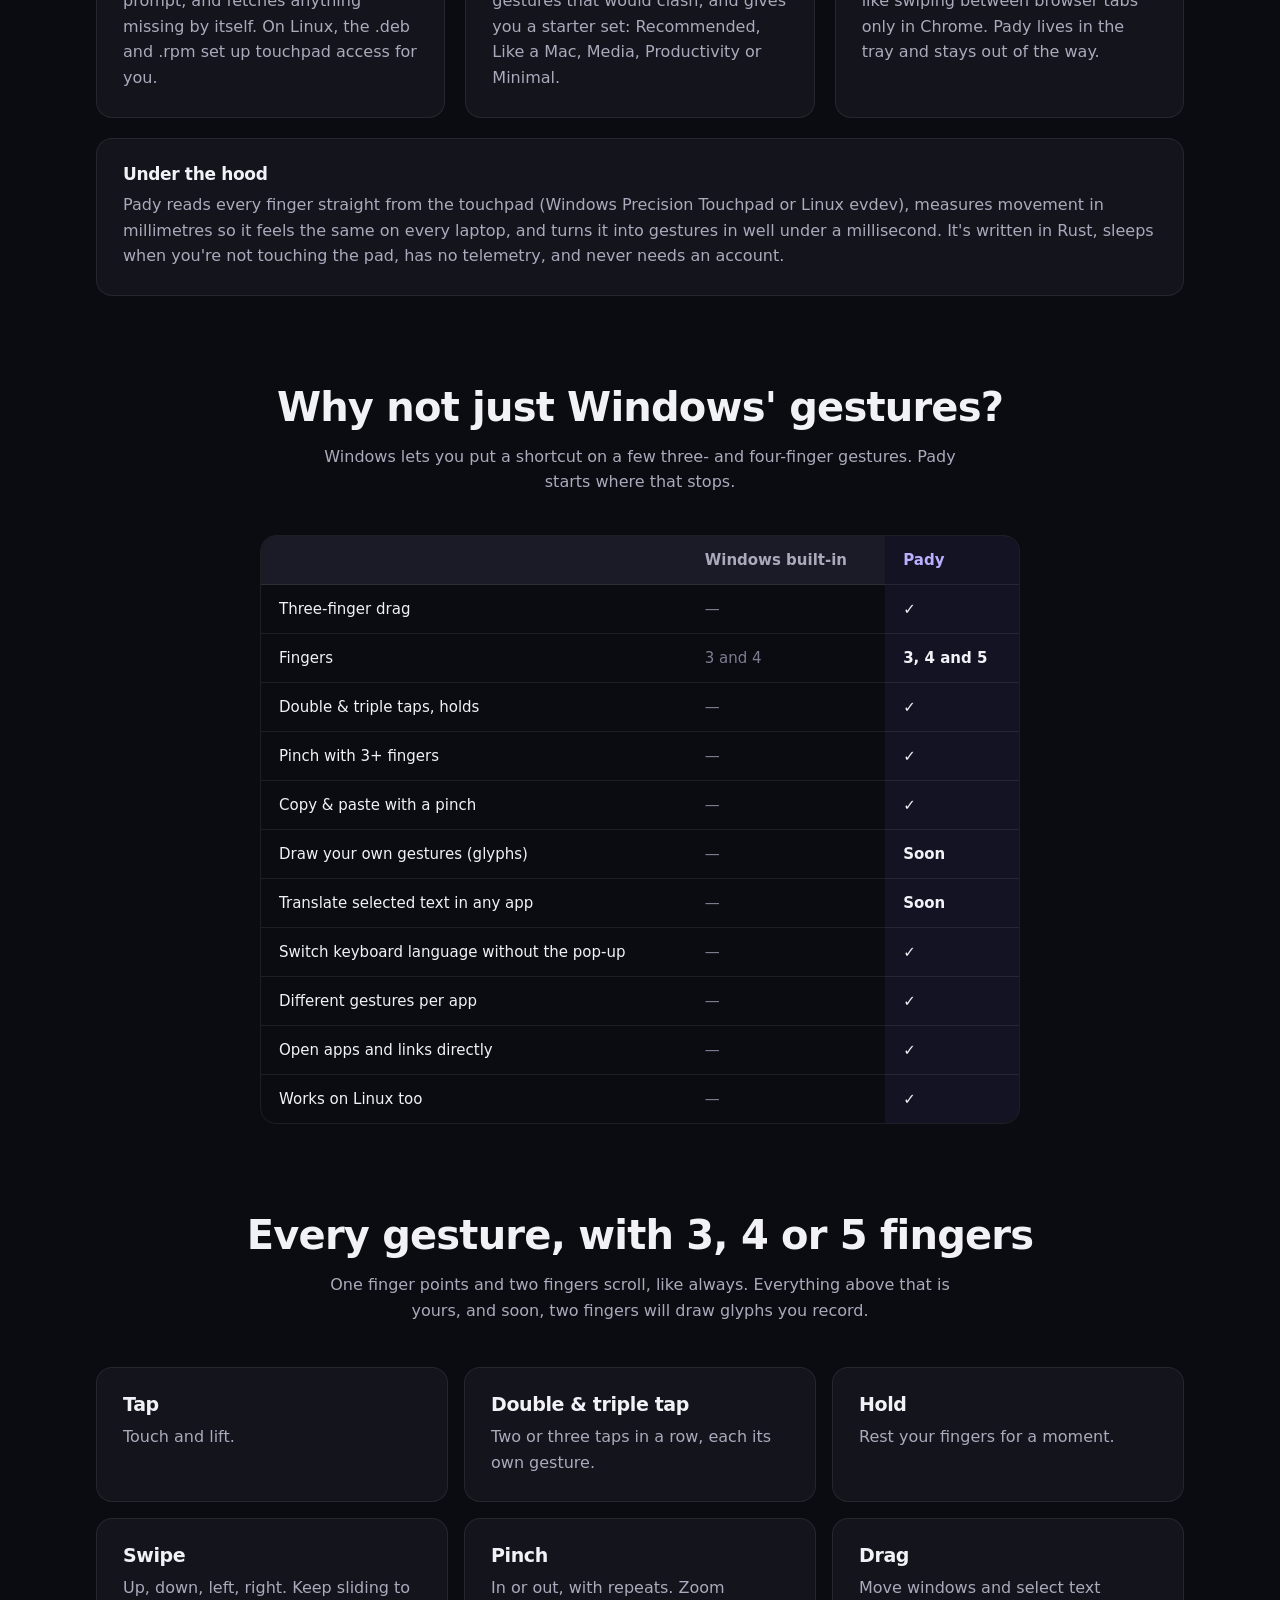
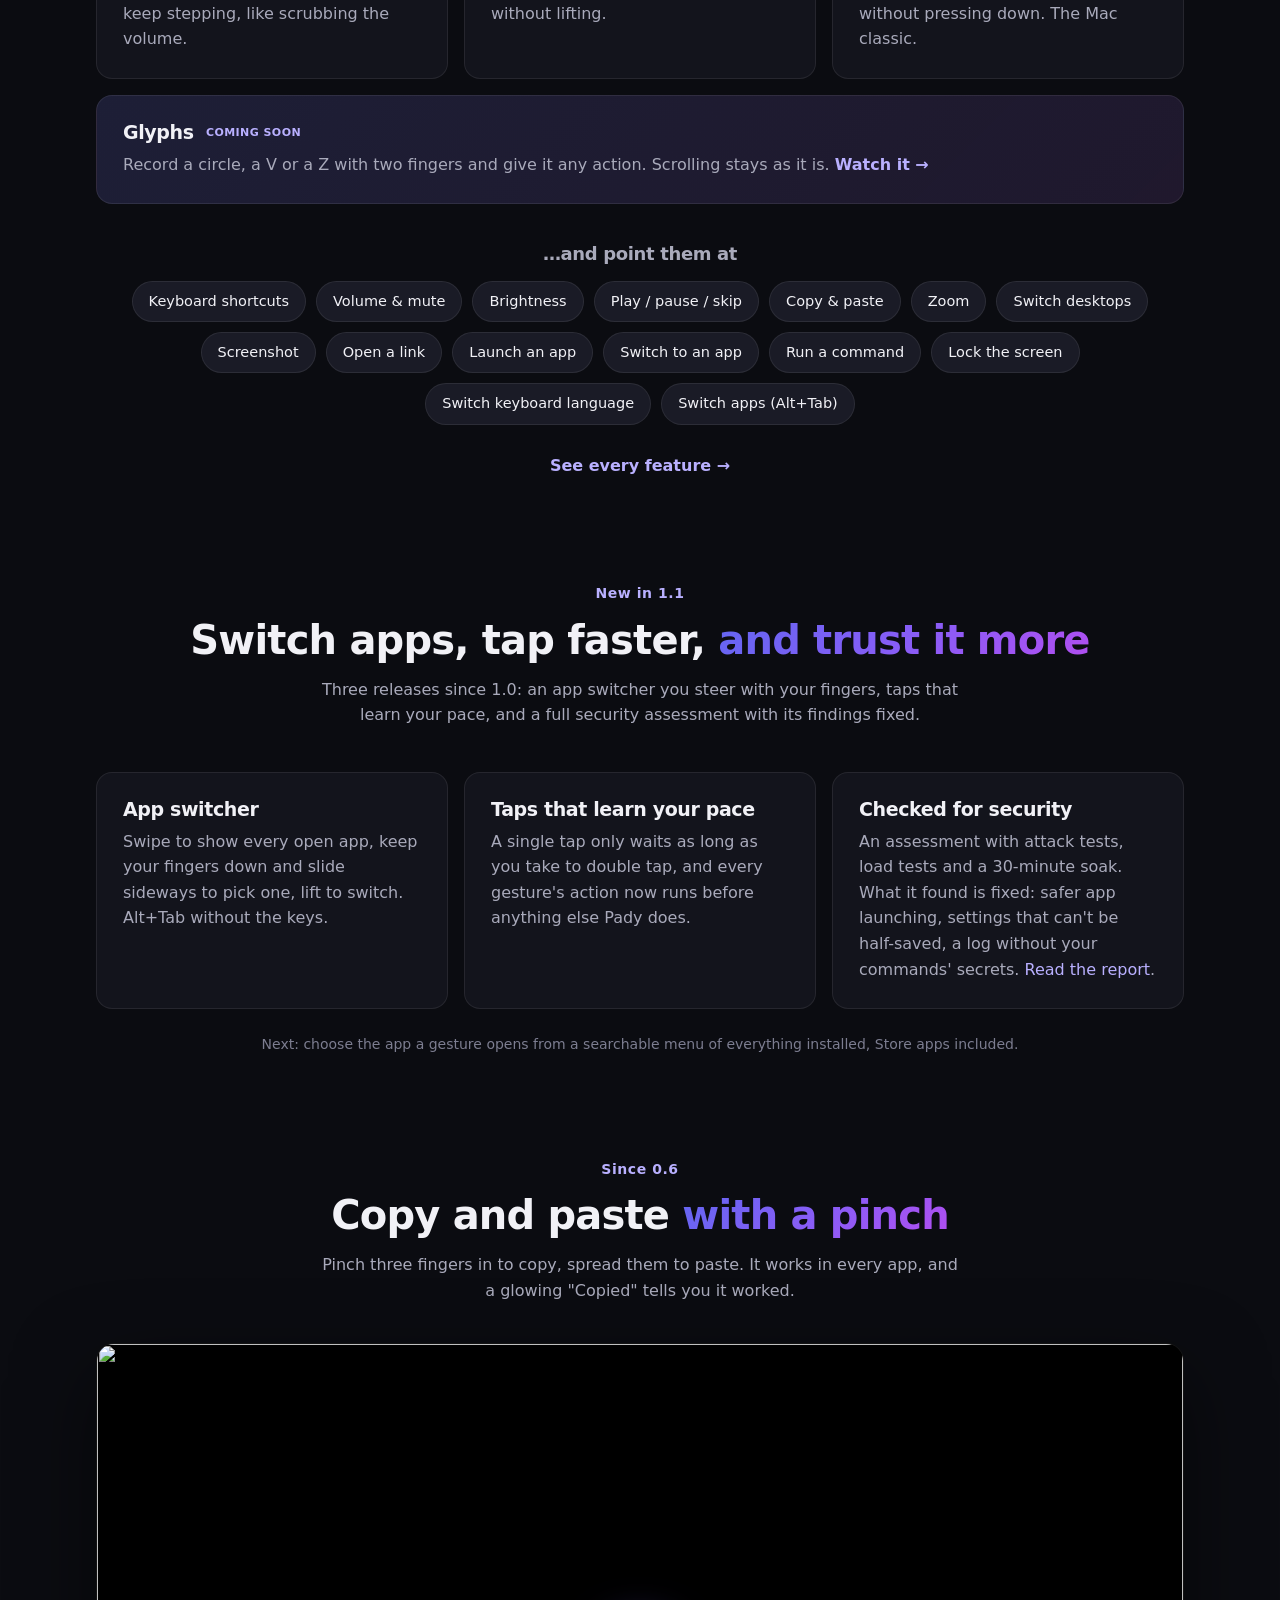
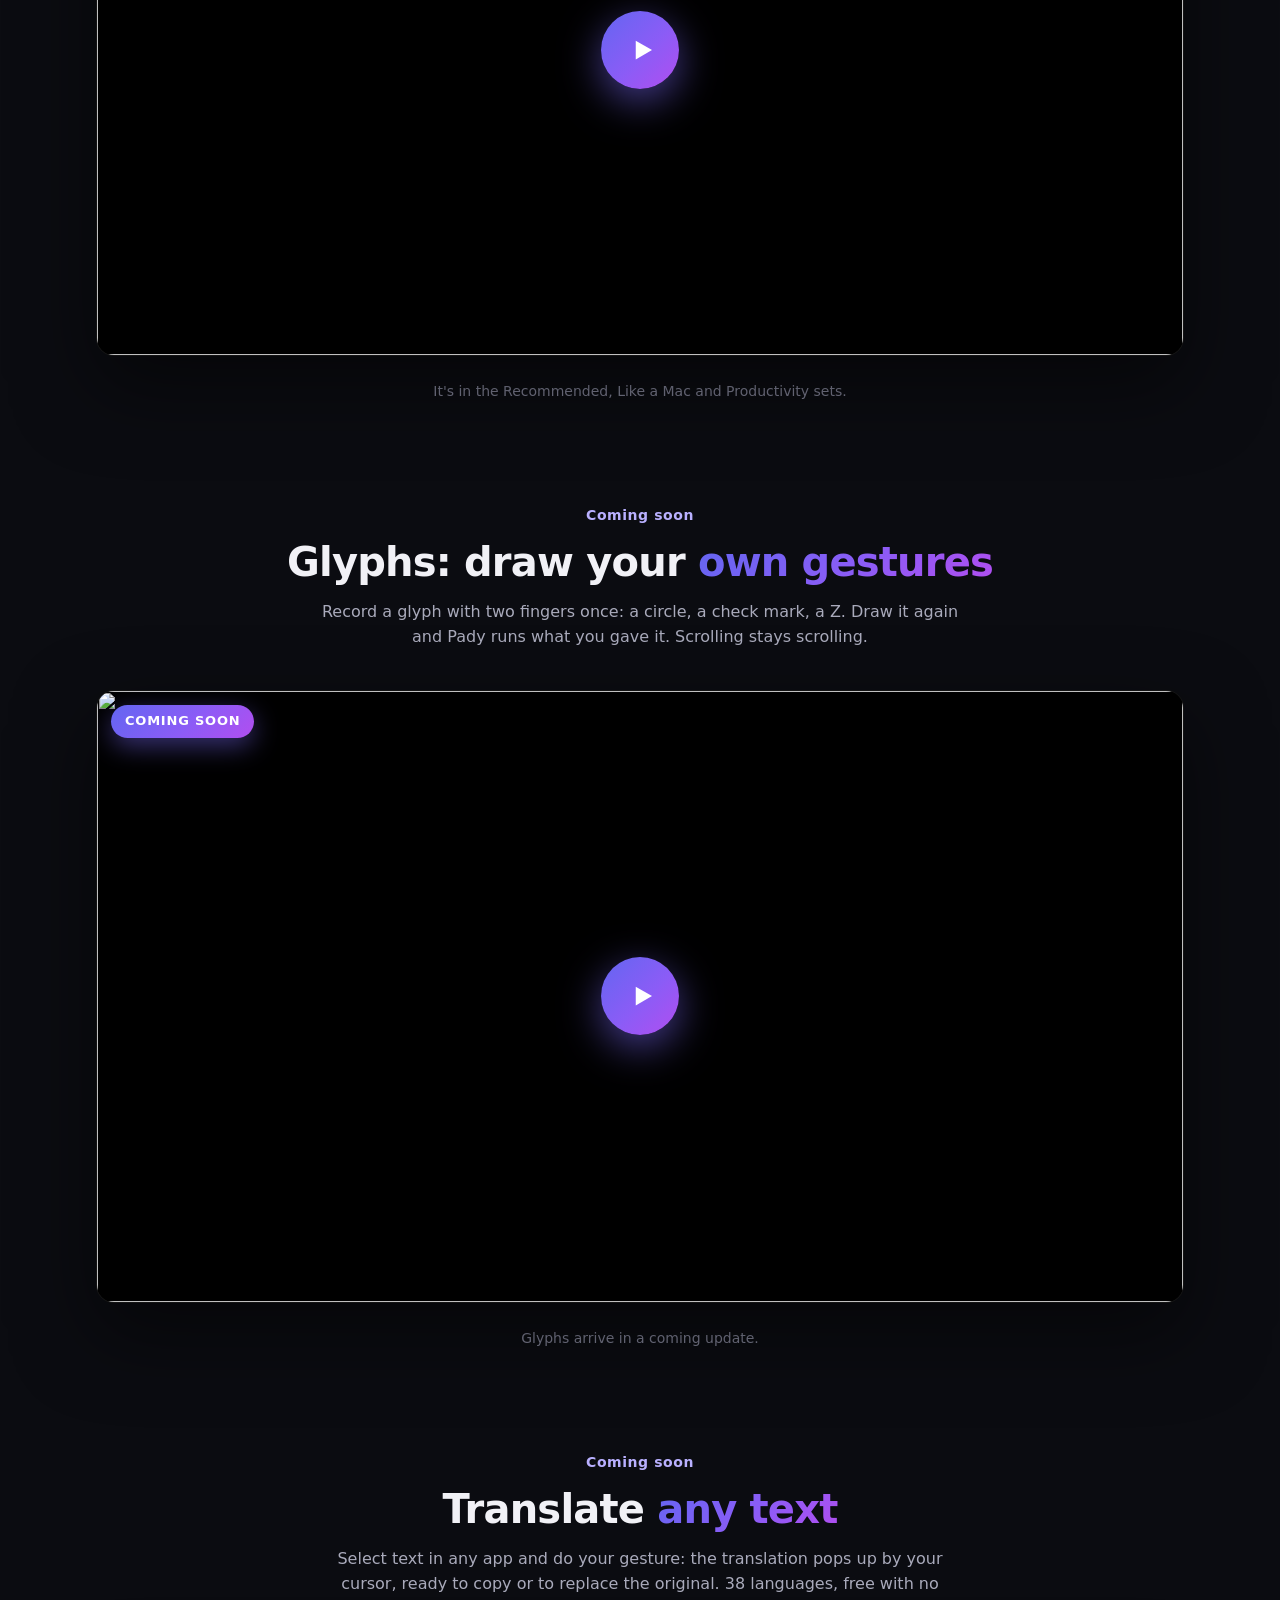
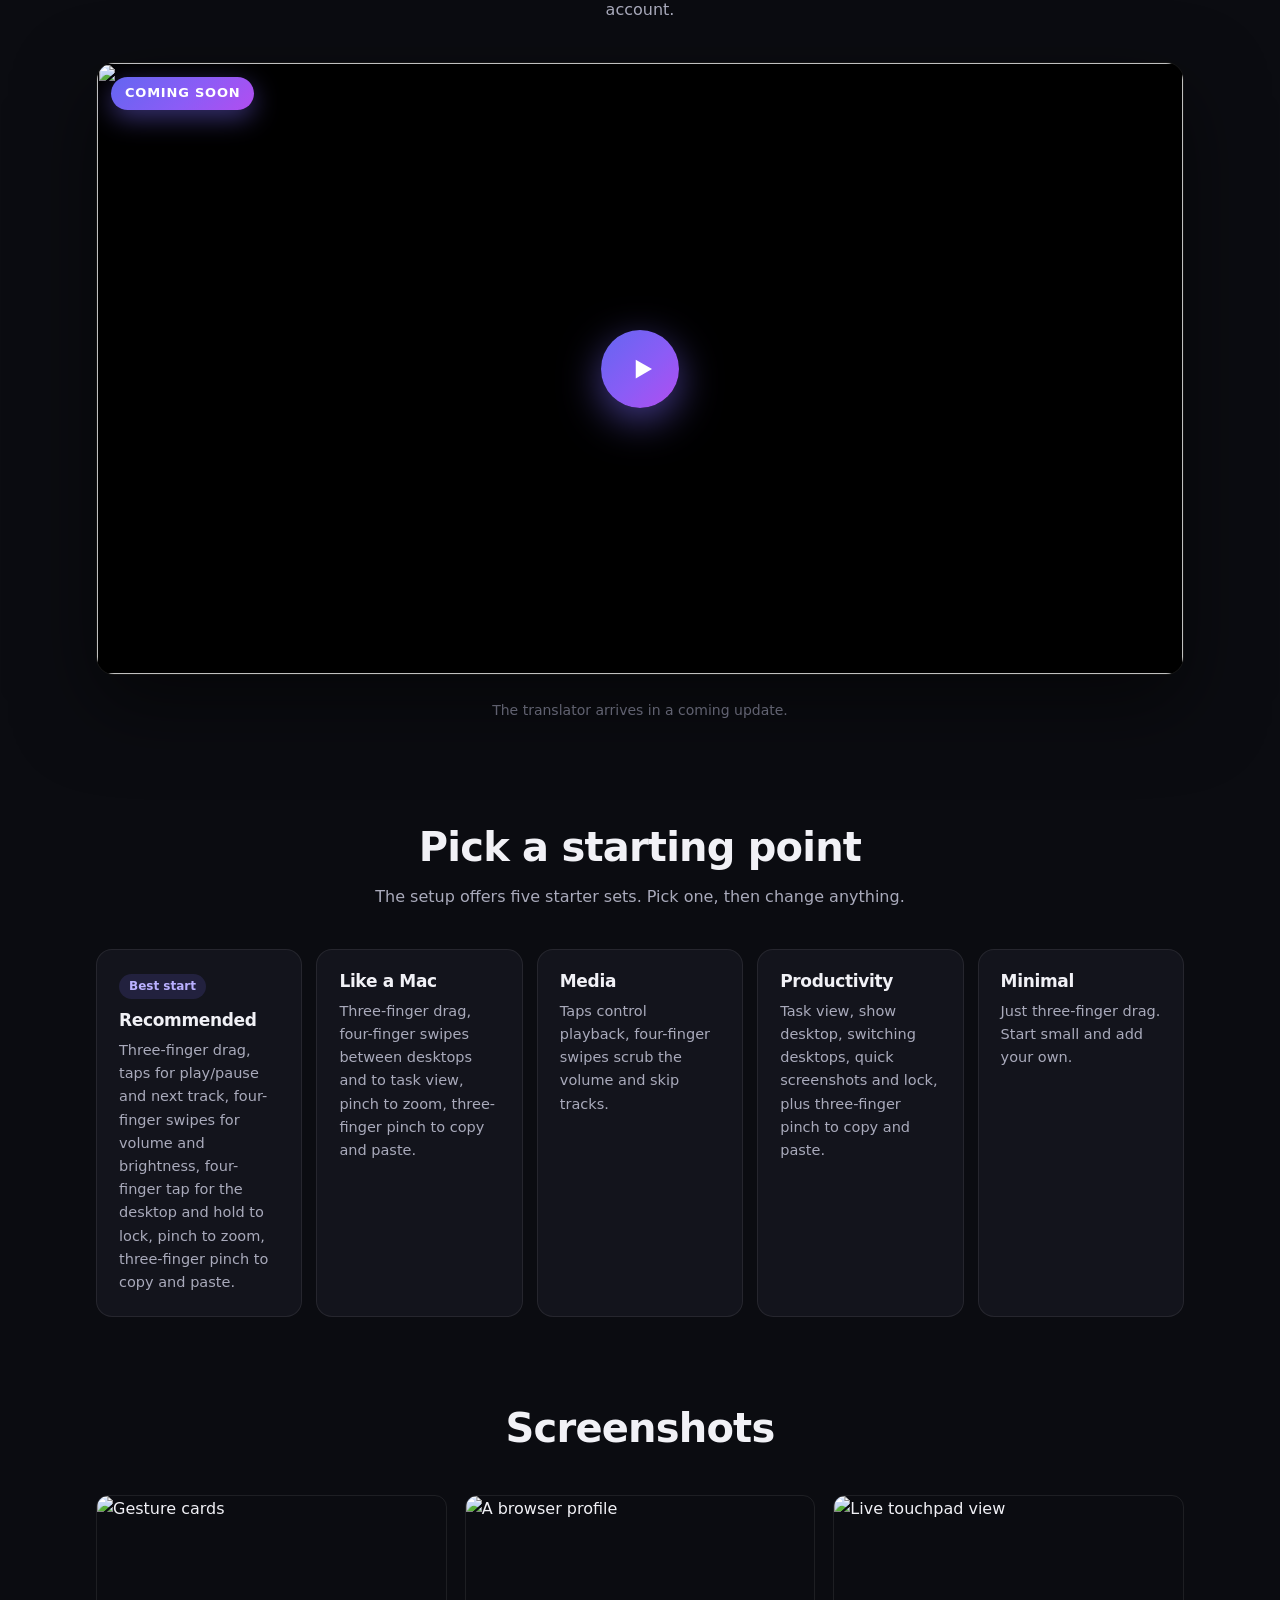
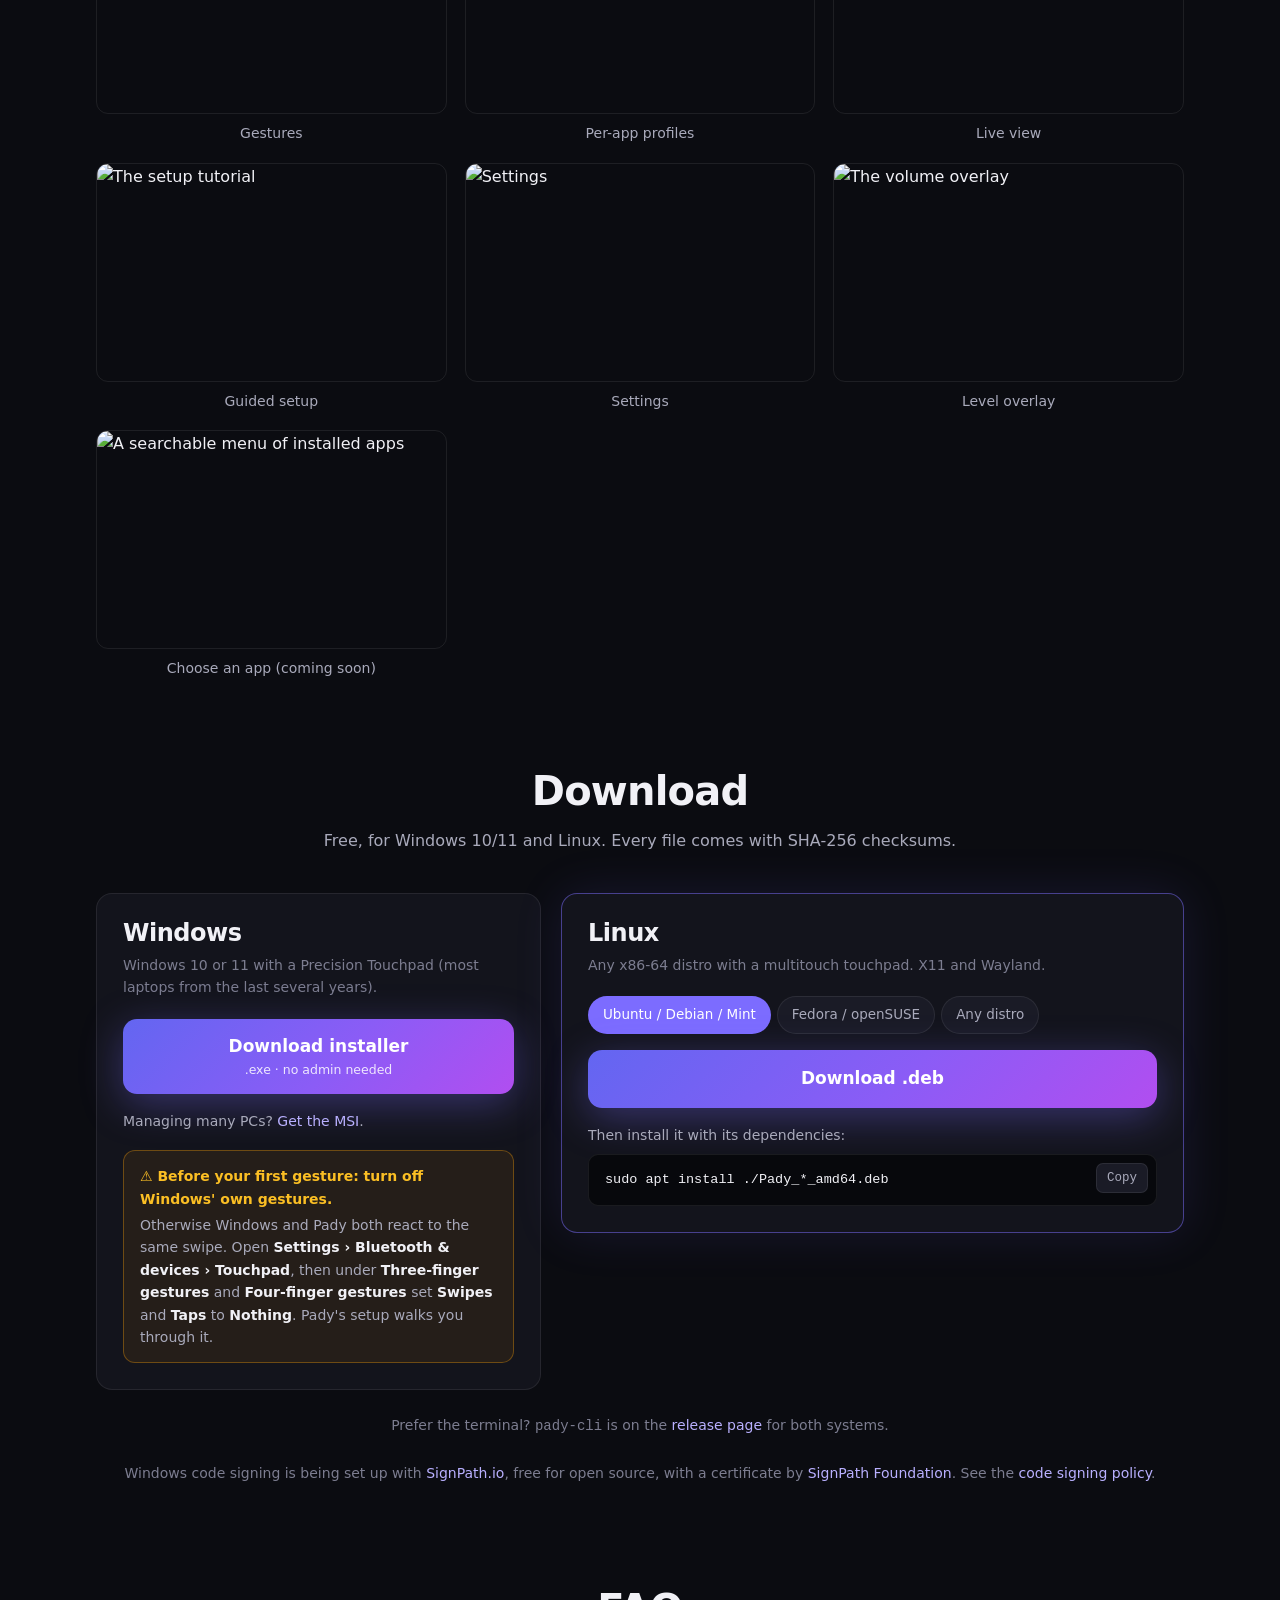
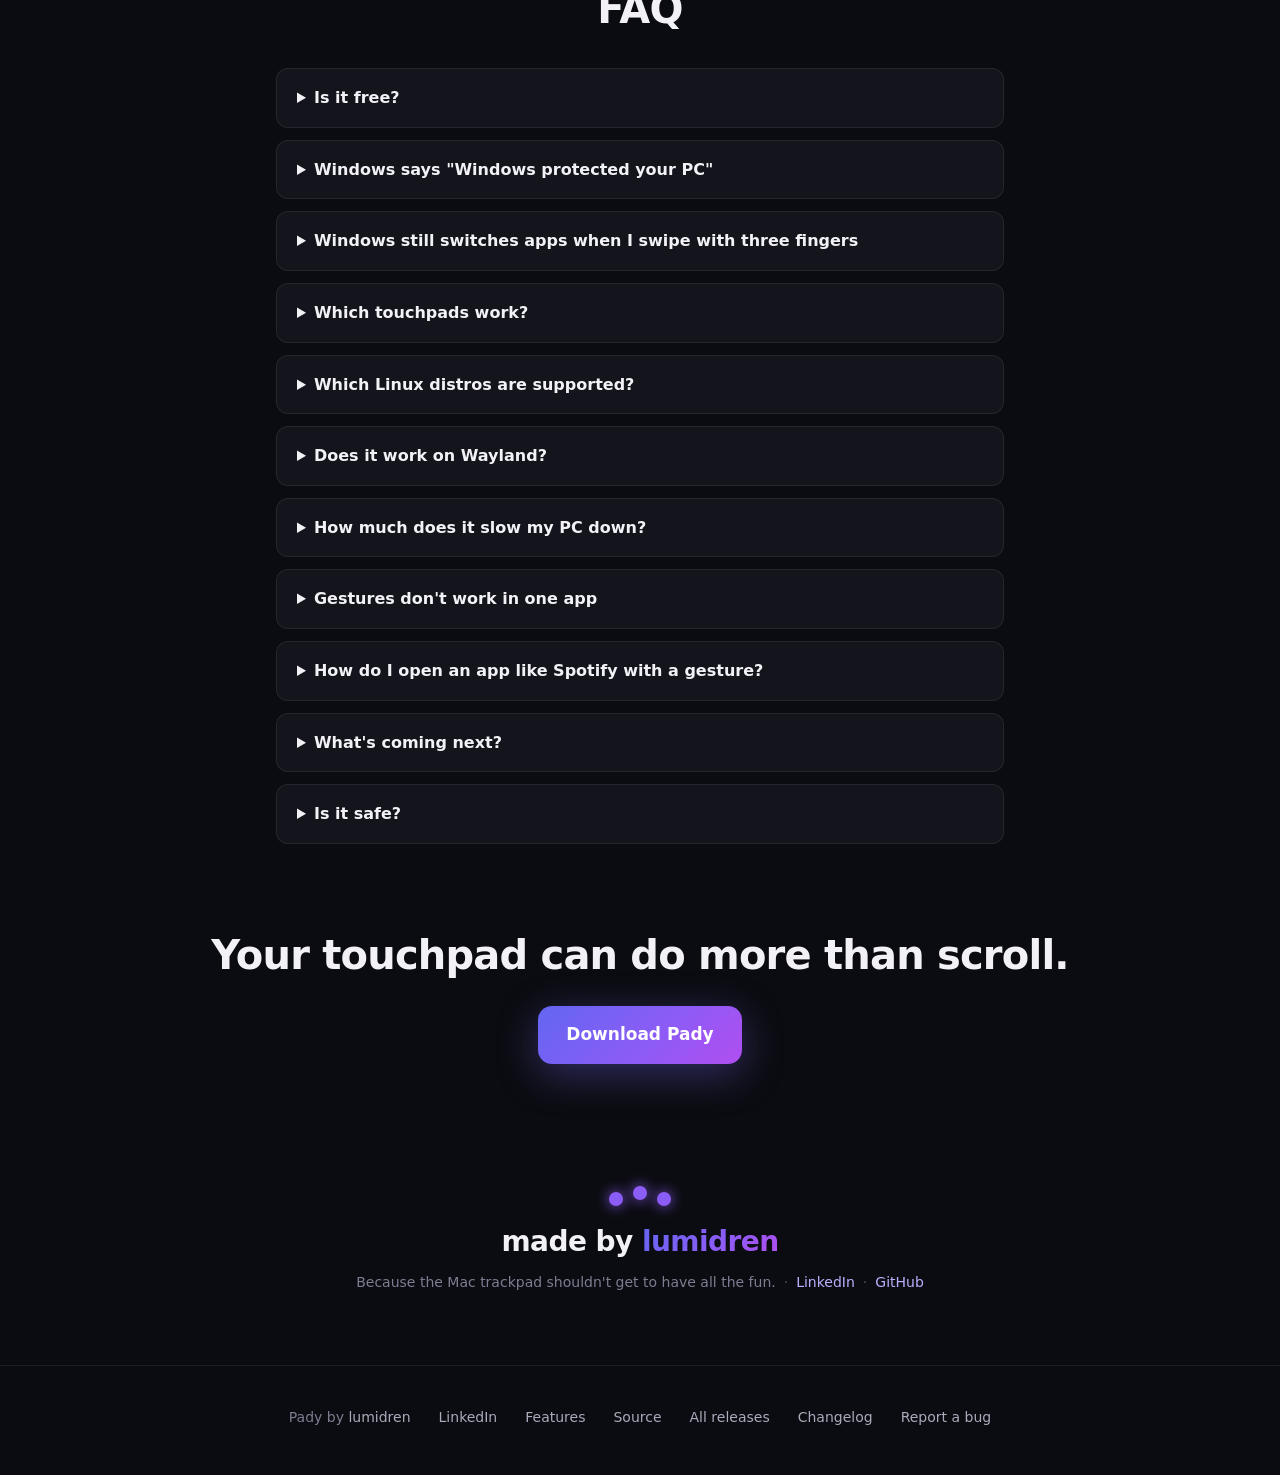
==== commit 57d9161d: "Website: what's new in 1.1, the security assessment, the app menu to come The front page still headl" ====
--- a/site/index.html
+++ b/site/index.html
@@ -136,14 +136,15 @@
     </section>
 
     <section id="new" class="section">
-      <p class="eyebrow">New in 1.0</p>
-      <h2>Faster, calmer, <span class="grad">and safer</span></h2>
-      <p class="sub">The first stable release. Gestures act sooner, the screen stays quiet, and your settings are always backed up.</p>
+      <p class="eyebrow">New in 1.1</p>
+      <h2>Switch apps, tap faster, <span class="grad">and trust it more</span></h2>
+      <p class="sub">Three releases since 1.0: an app switcher you steer with your fingers, taps that learn your pace, and a full security assessment with its findings fixed.</p>
       <div class="grid">
-        <div class="card"><h3>Switch keyboard language</h3><p>Flip between your keyboard languages with a gesture, without Windows' pop-up. A corner notice names the one you switched to.</p></div>
-        <div class="card"><h3>Settings backups</h3><p>Pady keeps a copy before every change. Restore one from Settings in a click.</p></div>
-        <div class="card"><h3>Faster and calmer</h3><p>Gestures act sooner, brightness answers at once and taps wait 250 ms instead of 300. Small corner notices stay on; moving effects start off.</p></div>
-      </div>
+        <div class="card"><h3>App switcher</h3><p>Swipe to show every open app, keep your fingers down and slide sideways to pick one, lift to switch. Alt+Tab without the keys.</p></div>
+        <div class="card"><h3>Taps that learn your pace</h3><p>A single tap only waits as long as you take to double tap, and every gesture's action now runs before anything else Pady does.</p></div>
+        <div class="card"><h3>Checked for security</h3><p>An assessment with attack tests, load tests and a 30-minute soak. What it found is fixed: safer app launching, settings that can't be half-saved, a log without your commands' secrets. <a href="https://github.com/lumidren/Pady/blob/main/security/REPORT.md">Read the report</a>.</p></div>
+      </div>
+      <p class="note-center">Next: choose the app a gesture opens from a searchable menu of everything installed, Store apps included.</p>
     </section>
 
     <section id="copy-paste" class="section">
@@ -208,6 +209,7 @@
         <figure><img src="docs/screenshots/tutorial.png" alt="The setup tutorial" loading="lazy"><figcaption>Guided setup</figcaption></figure>
         <figure><img src="docs/screenshots/settings.png" alt="Settings" loading="lazy"><figcaption>Settings</figcaption></figure>
         <figure><img src="docs/screenshots/overlay.png" alt="The volume overlay" loading="lazy"><figcaption>Level overlay</figcaption></figure>
+        <figure><img src="docs/screenshots/apps.png" alt="A searchable menu of installed apps" loading="lazy"><figcaption>Choose an app (coming soon)</figcaption></figure>
       </div>
     </section>
 
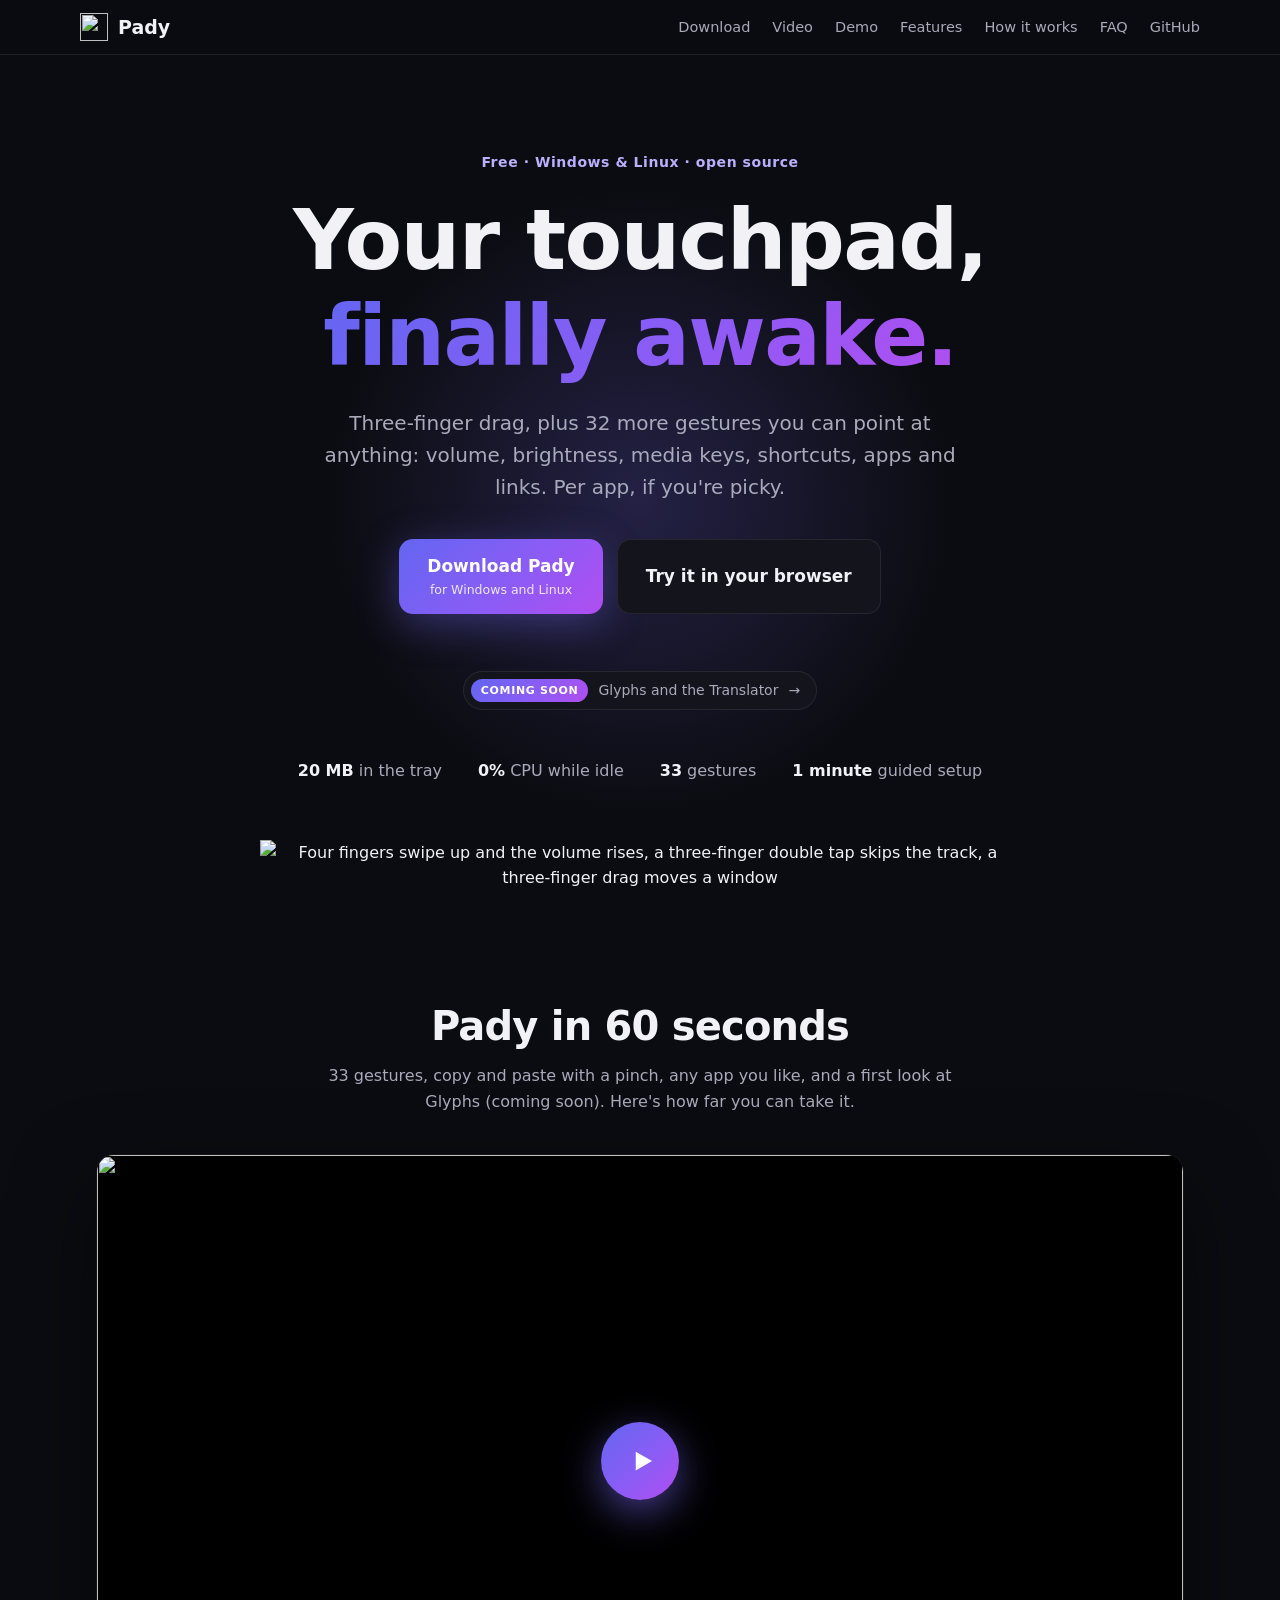
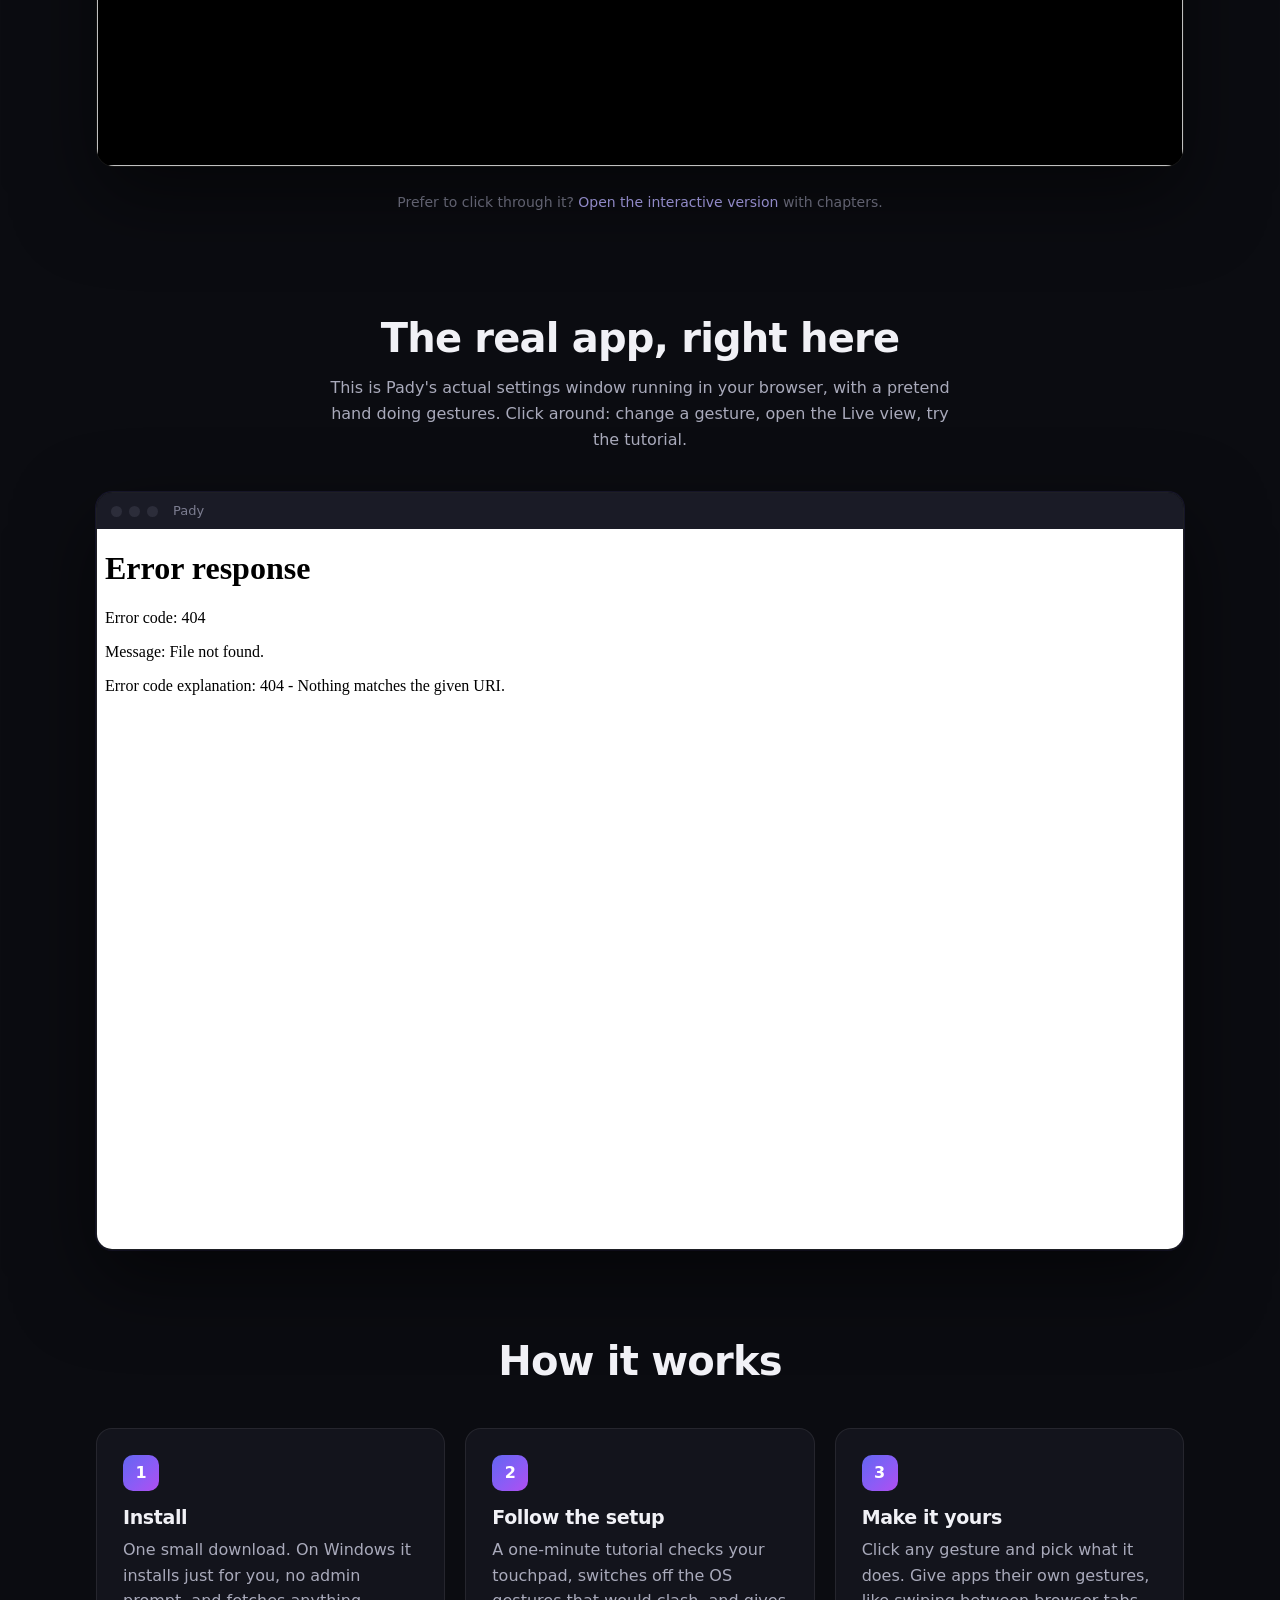
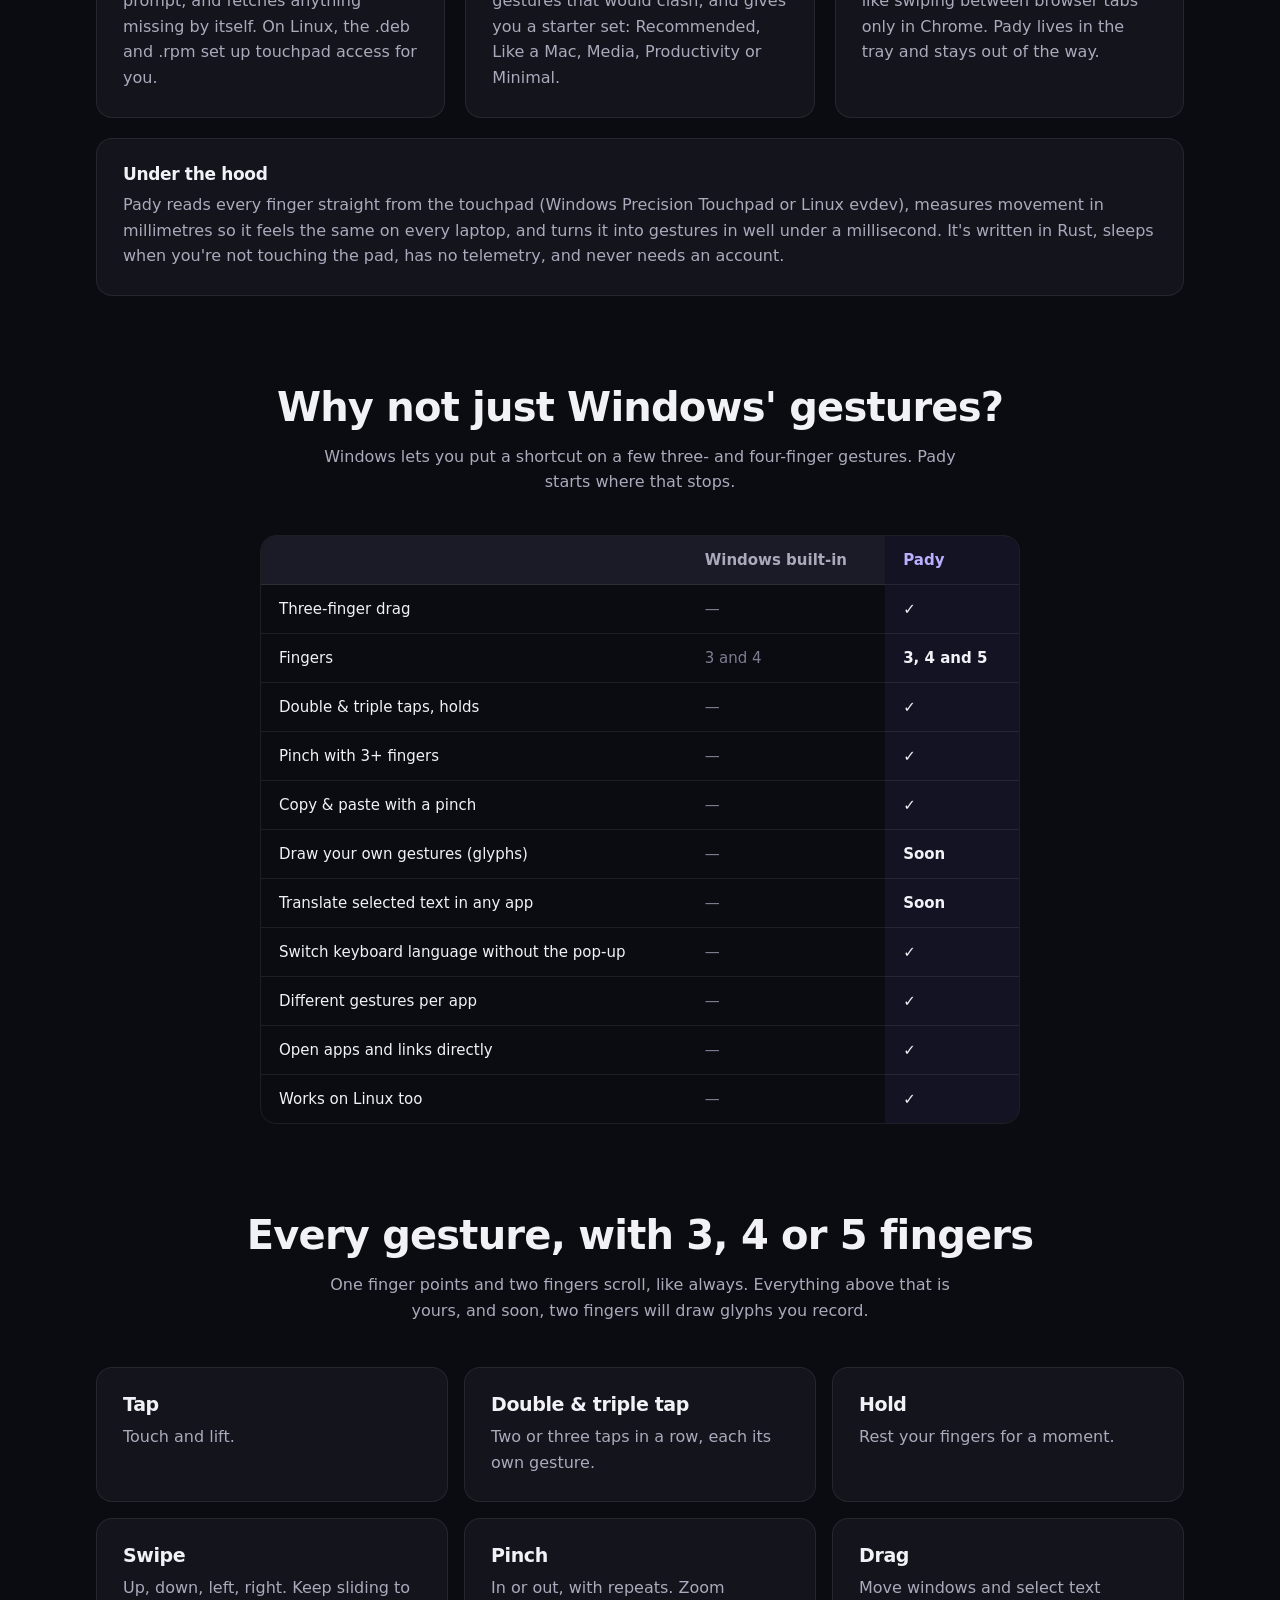
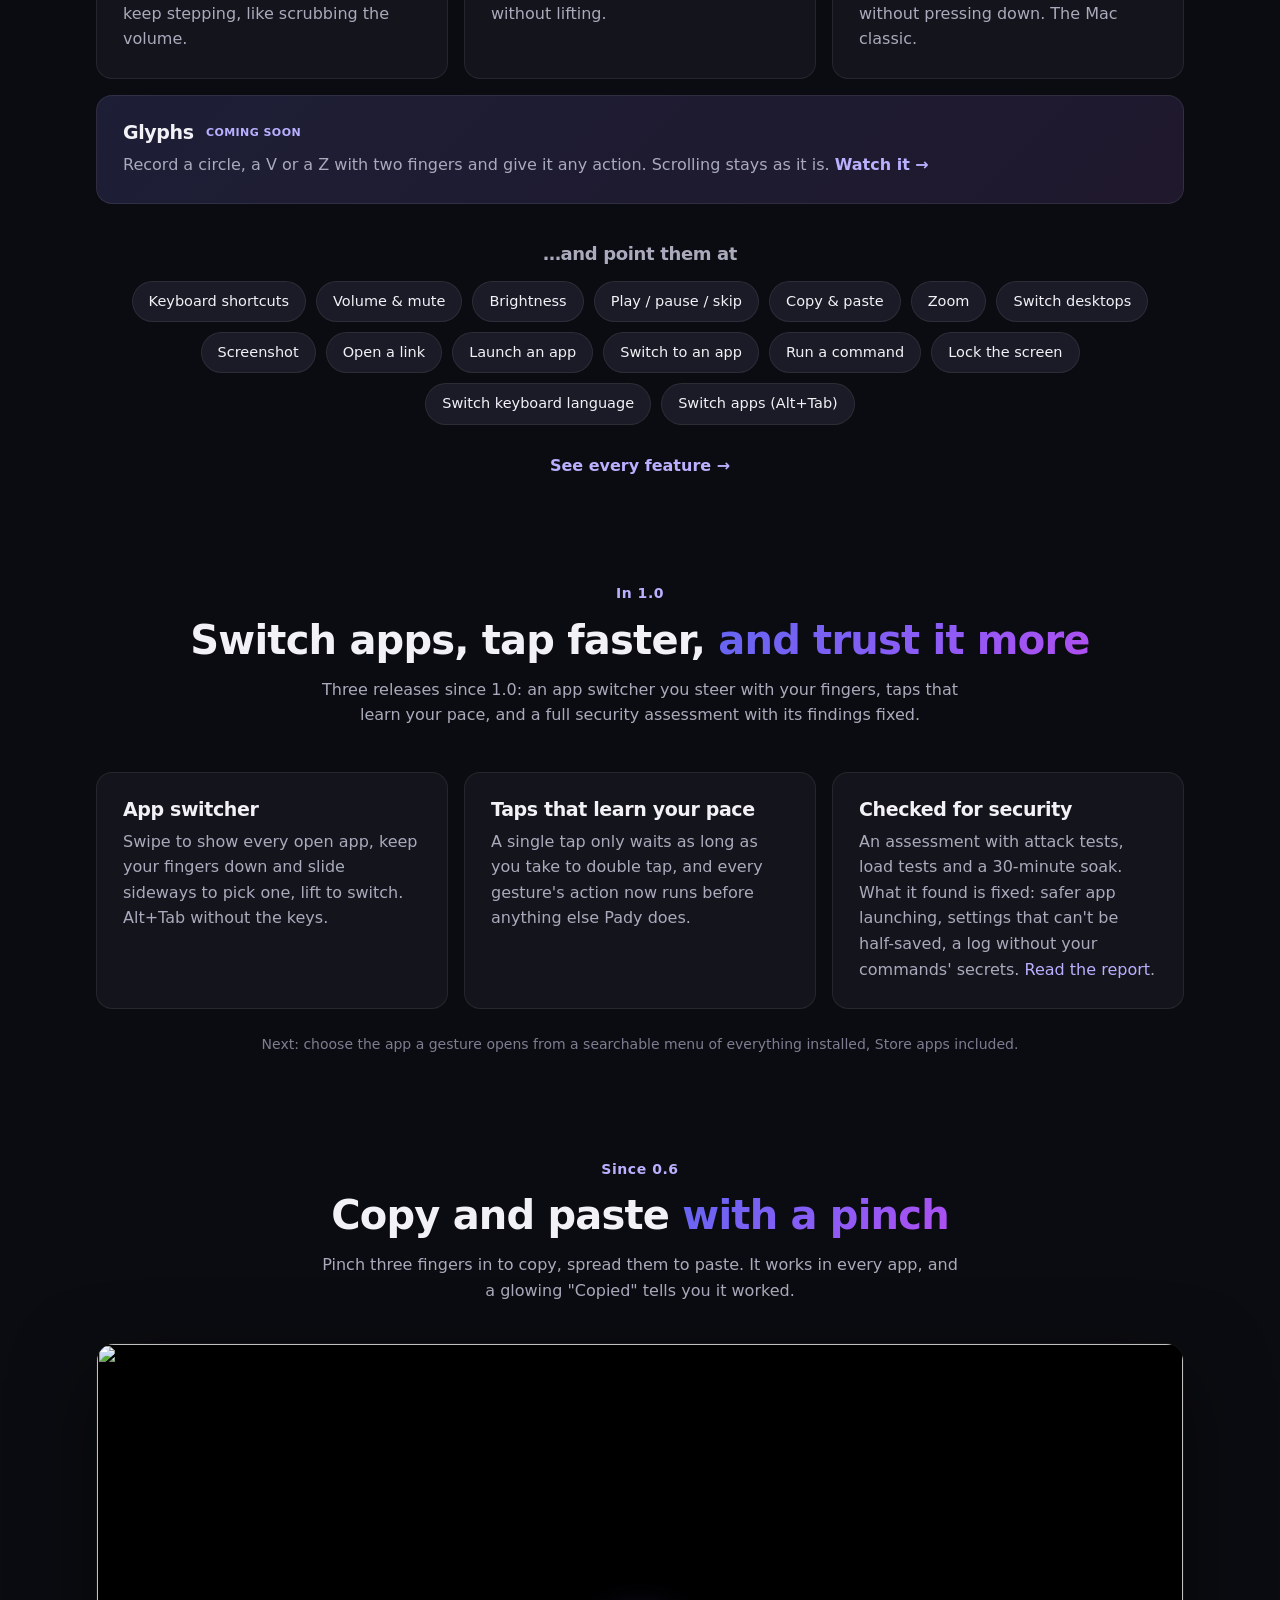
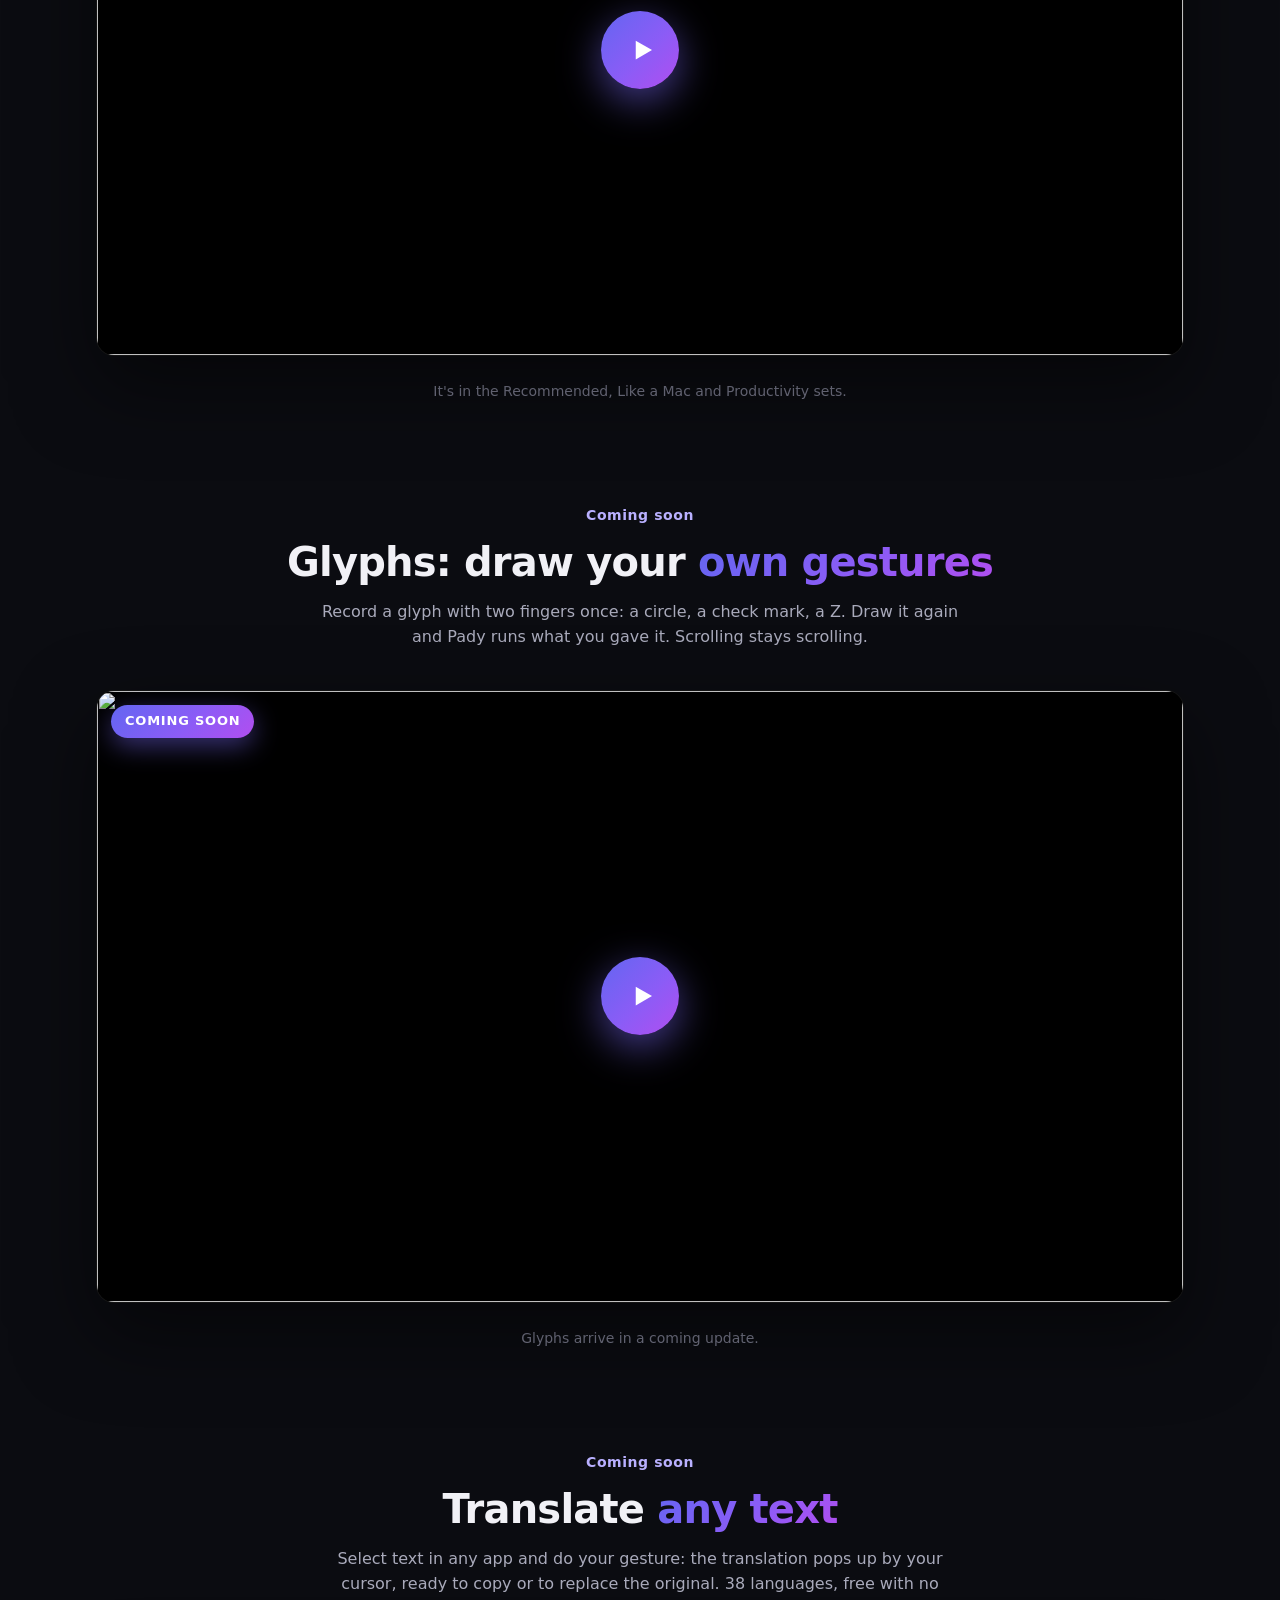
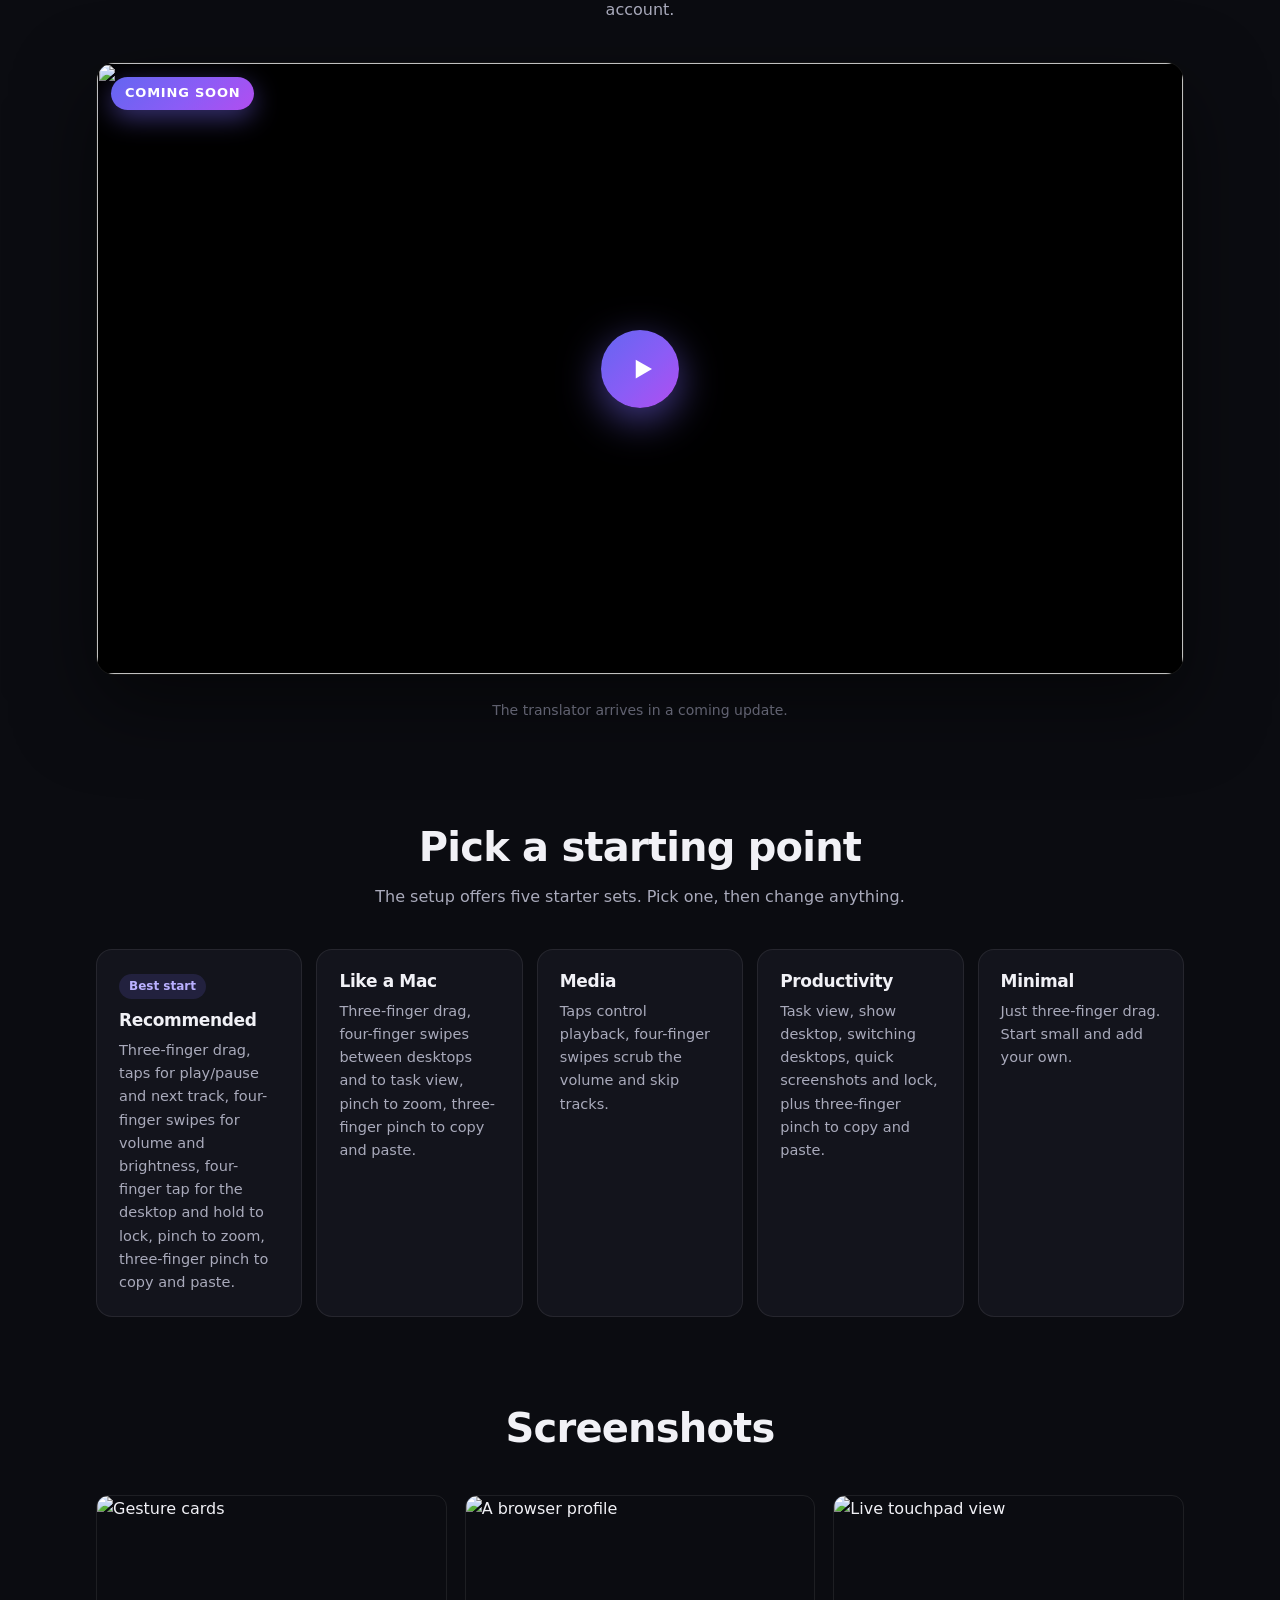
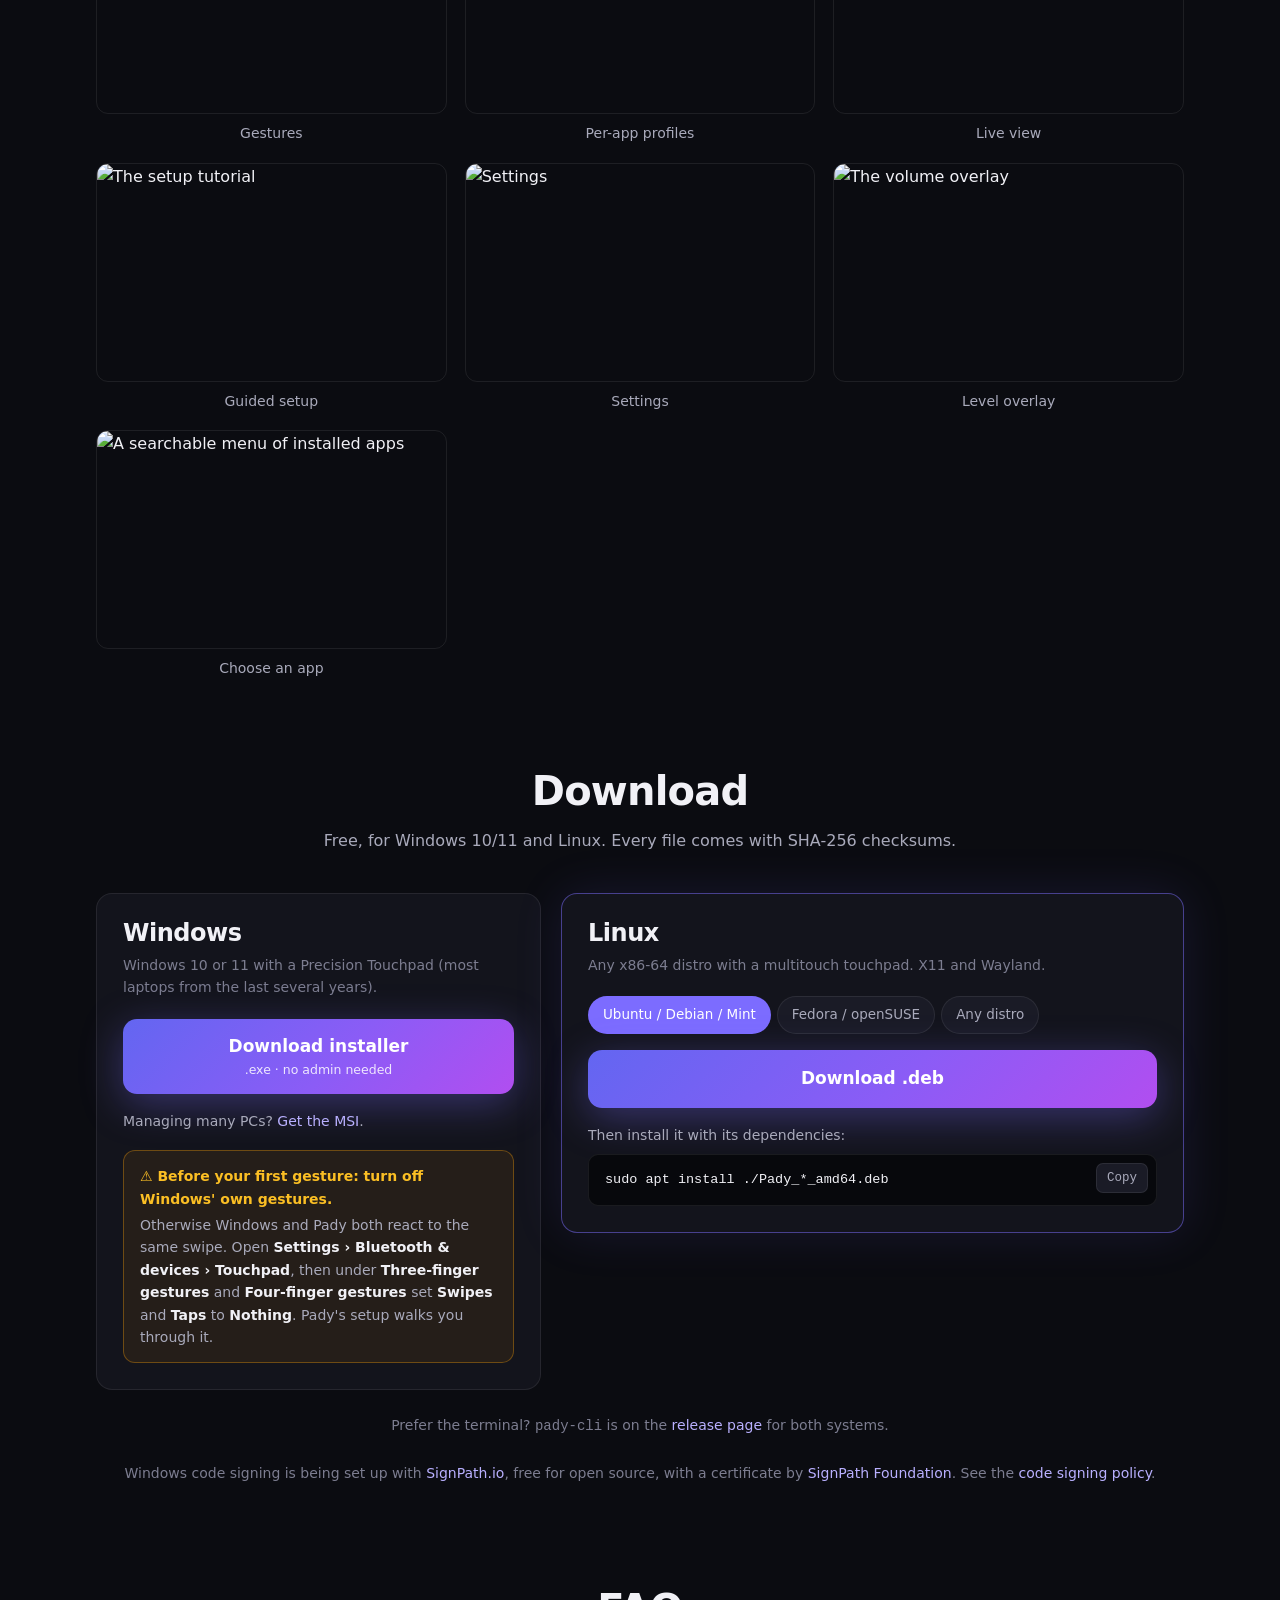
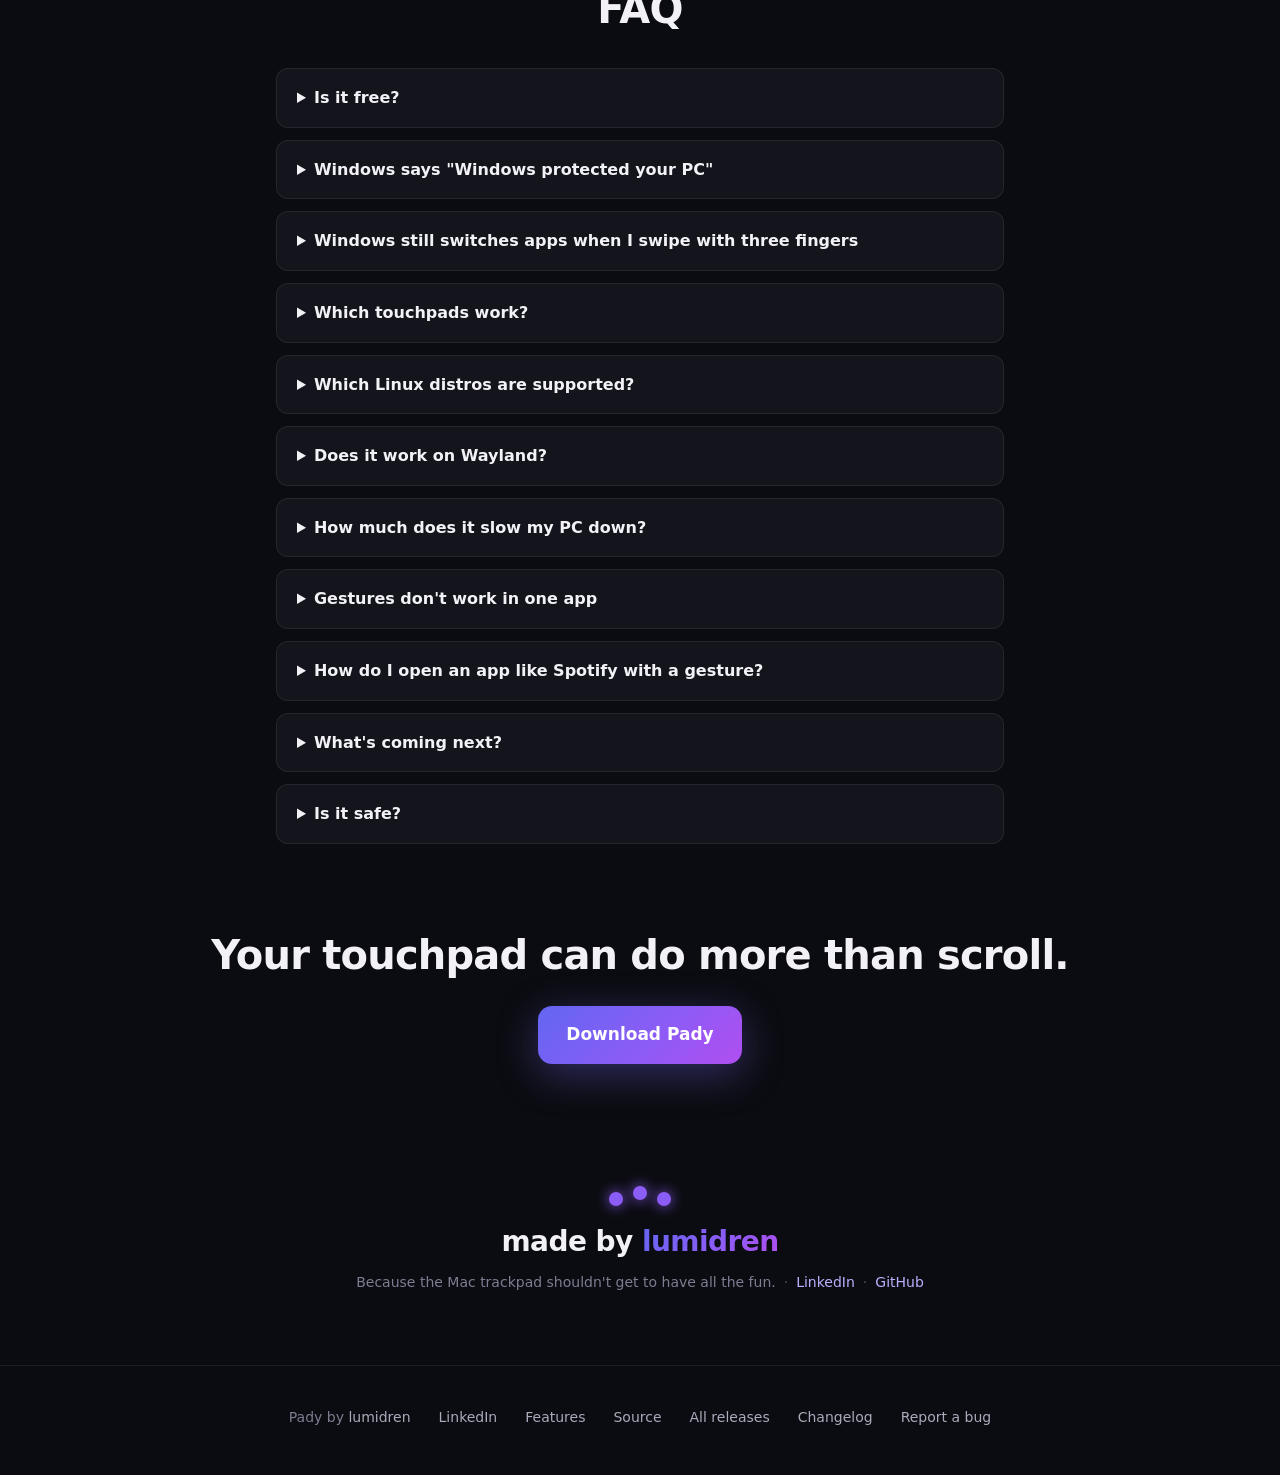
==== commit 079a0b39: "Pady 1.0.0" ====
--- a/site/index.html
+++ b/site/index.html
@@ -136,7 +136,7 @@
     </section>
 
     <section id="new" class="section">
-      <p class="eyebrow">New in 1.1</p>
+      <p class="eyebrow">In 1.0</p>
       <h2>Switch apps, tap faster, <span class="grad">and trust it more</span></h2>
       <p class="sub">Three releases since 1.0: an app switcher you steer with your fingers, taps that learn your pace, and a full security assessment with its findings fixed.</p>
       <div class="grid">
@@ -209,7 +209,7 @@
         <figure><img src="docs/screenshots/tutorial.png" alt="The setup tutorial" loading="lazy"><figcaption>Guided setup</figcaption></figure>
         <figure><img src="docs/screenshots/settings.png" alt="Settings" loading="lazy"><figcaption>Settings</figcaption></figure>
         <figure><img src="docs/screenshots/overlay.png" alt="The volume overlay" loading="lazy"><figcaption>Level overlay</figcaption></figure>
-        <figure><img src="docs/screenshots/apps.png" alt="A searchable menu of installed apps" loading="lazy"><figcaption>Choose an app (coming soon)</figcaption></figure>
+        <figure><img src="docs/screenshots/apps.png" alt="A searchable menu of installed apps" loading="lazy"><figcaption>Choose an app</figcaption></figure>
       </div>
     </section>
 
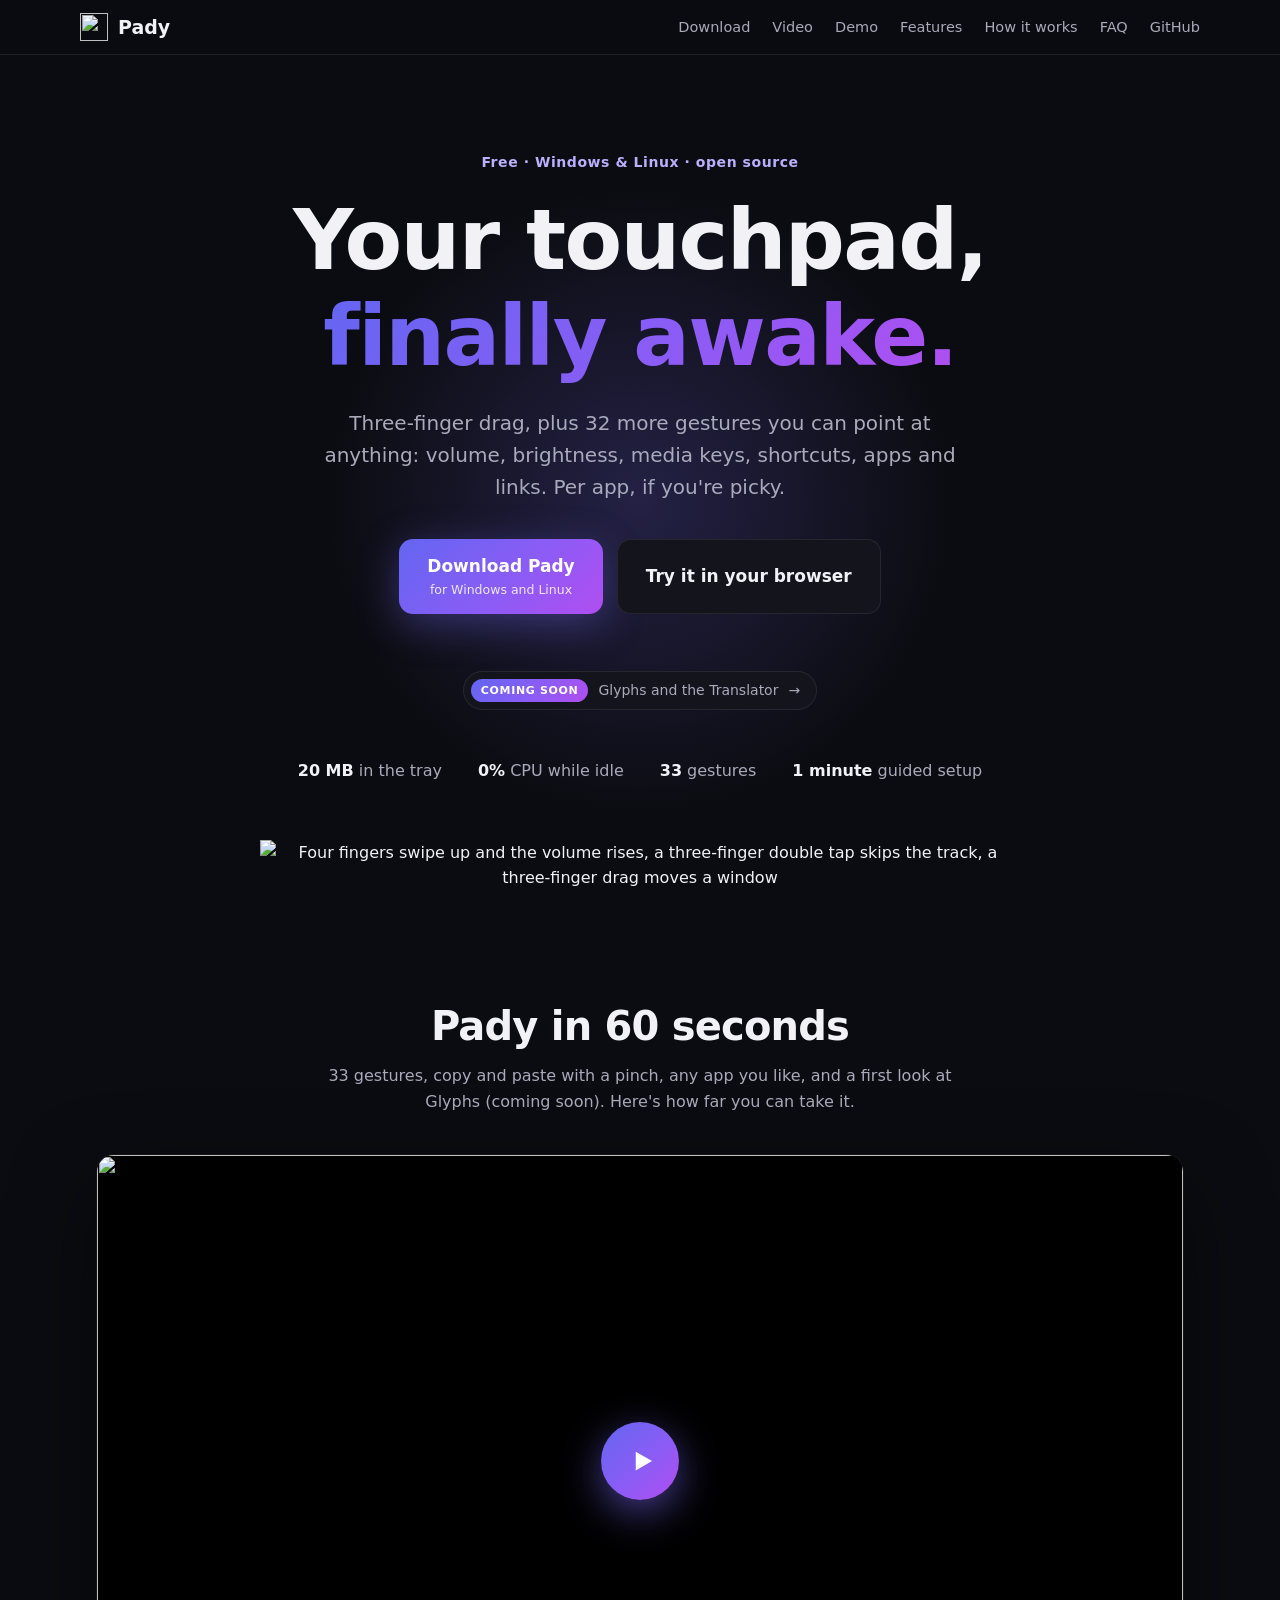
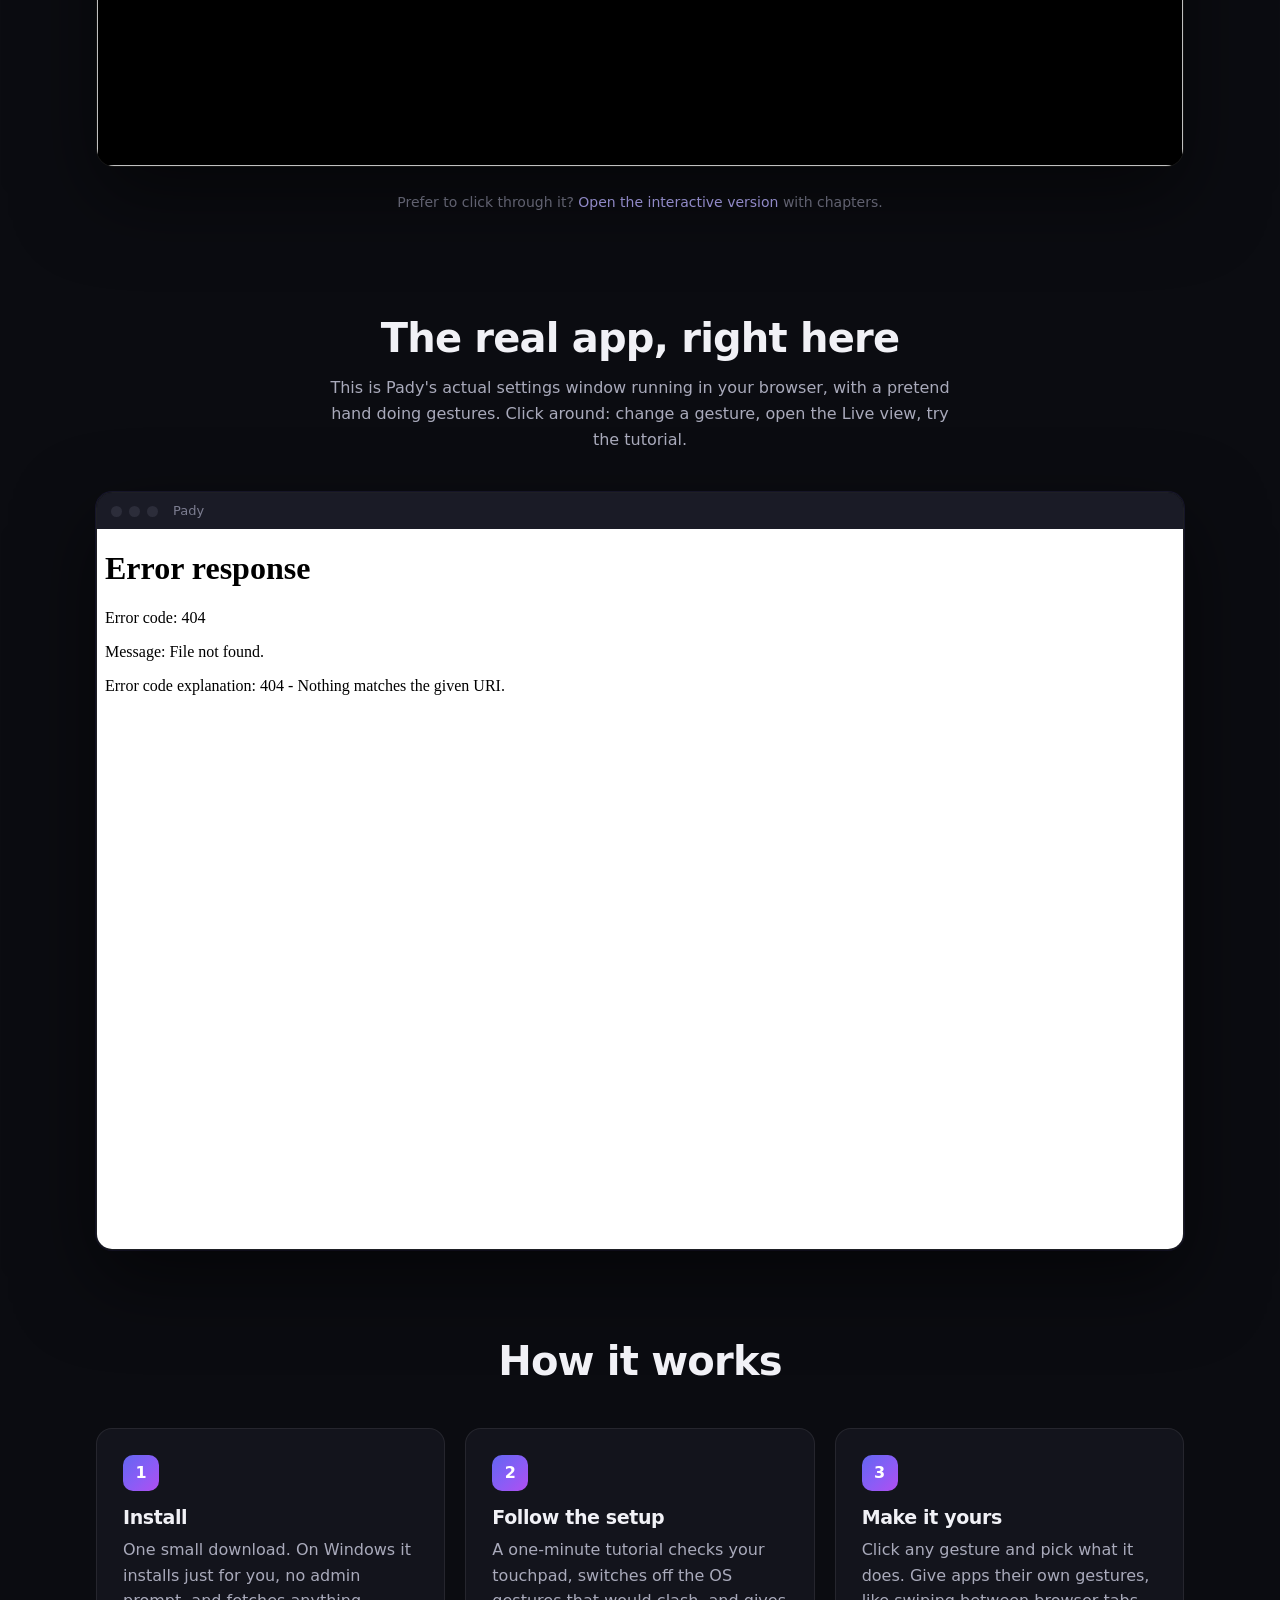
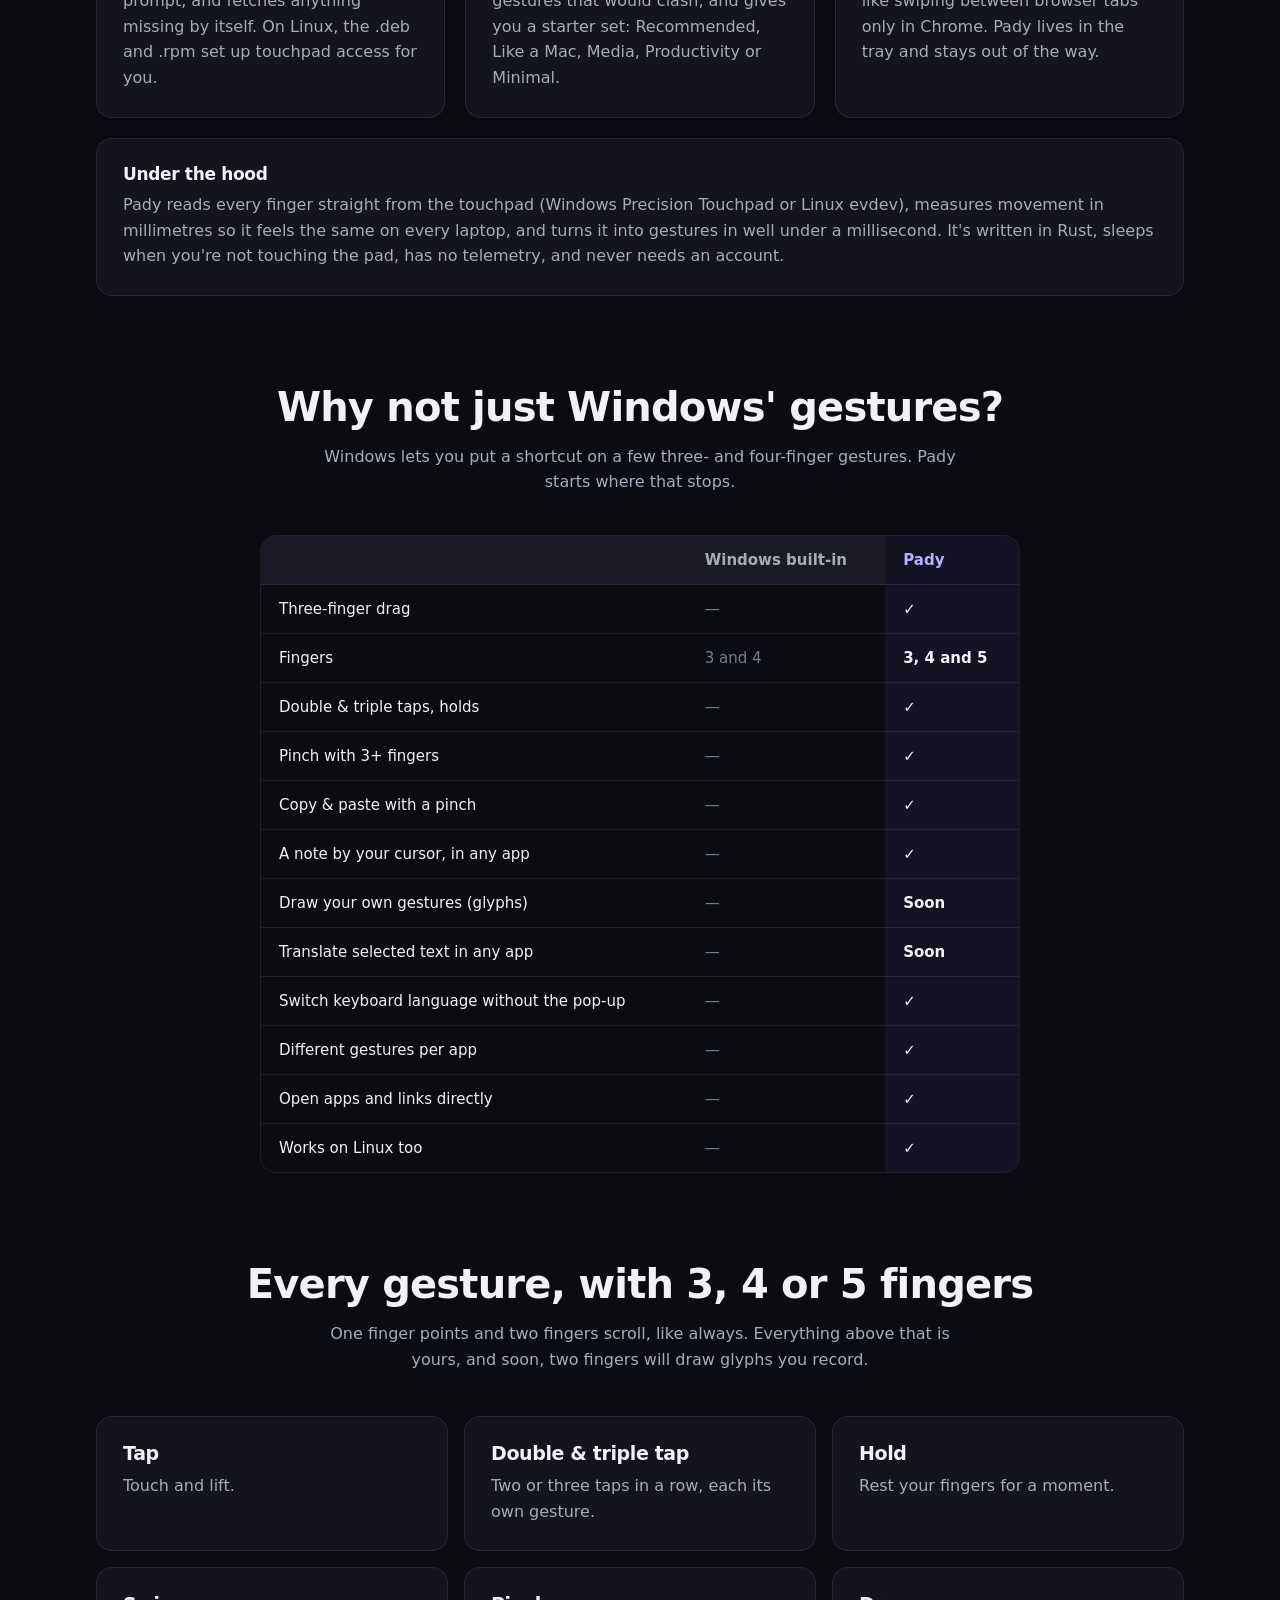
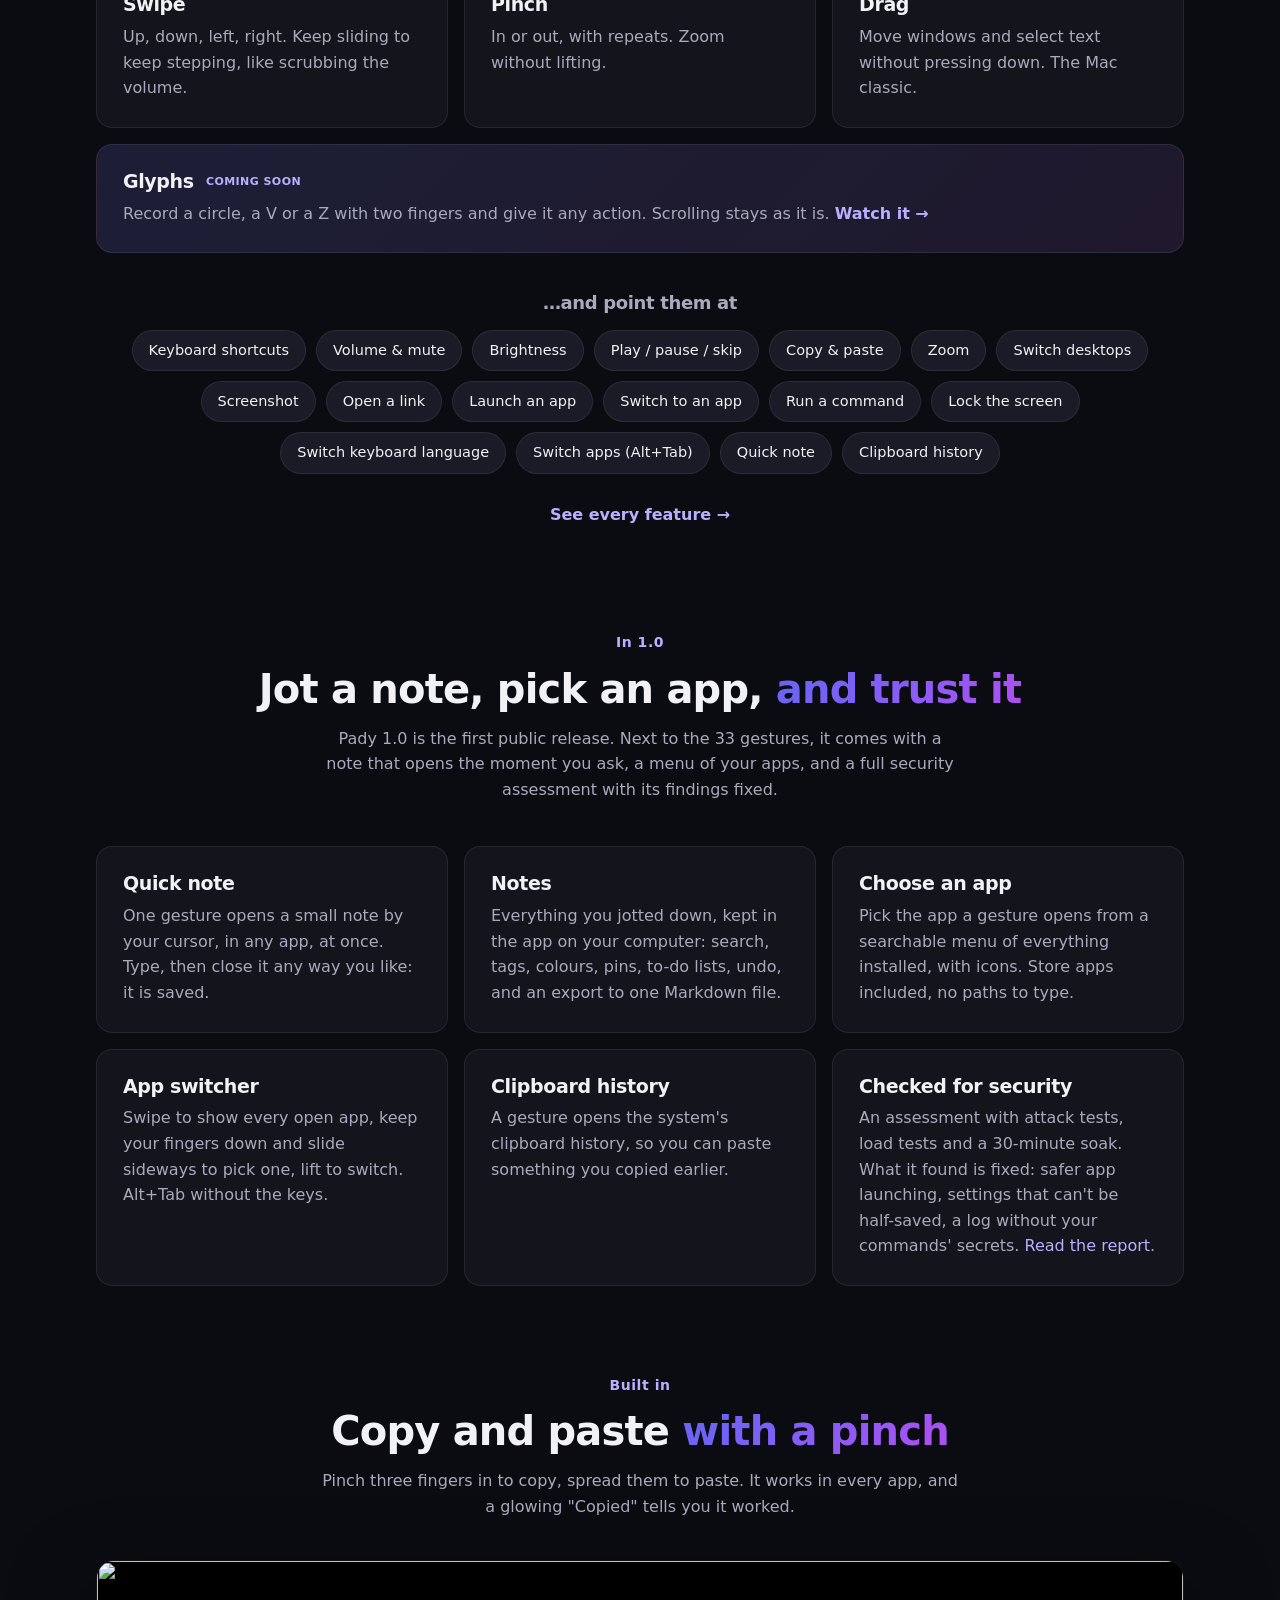
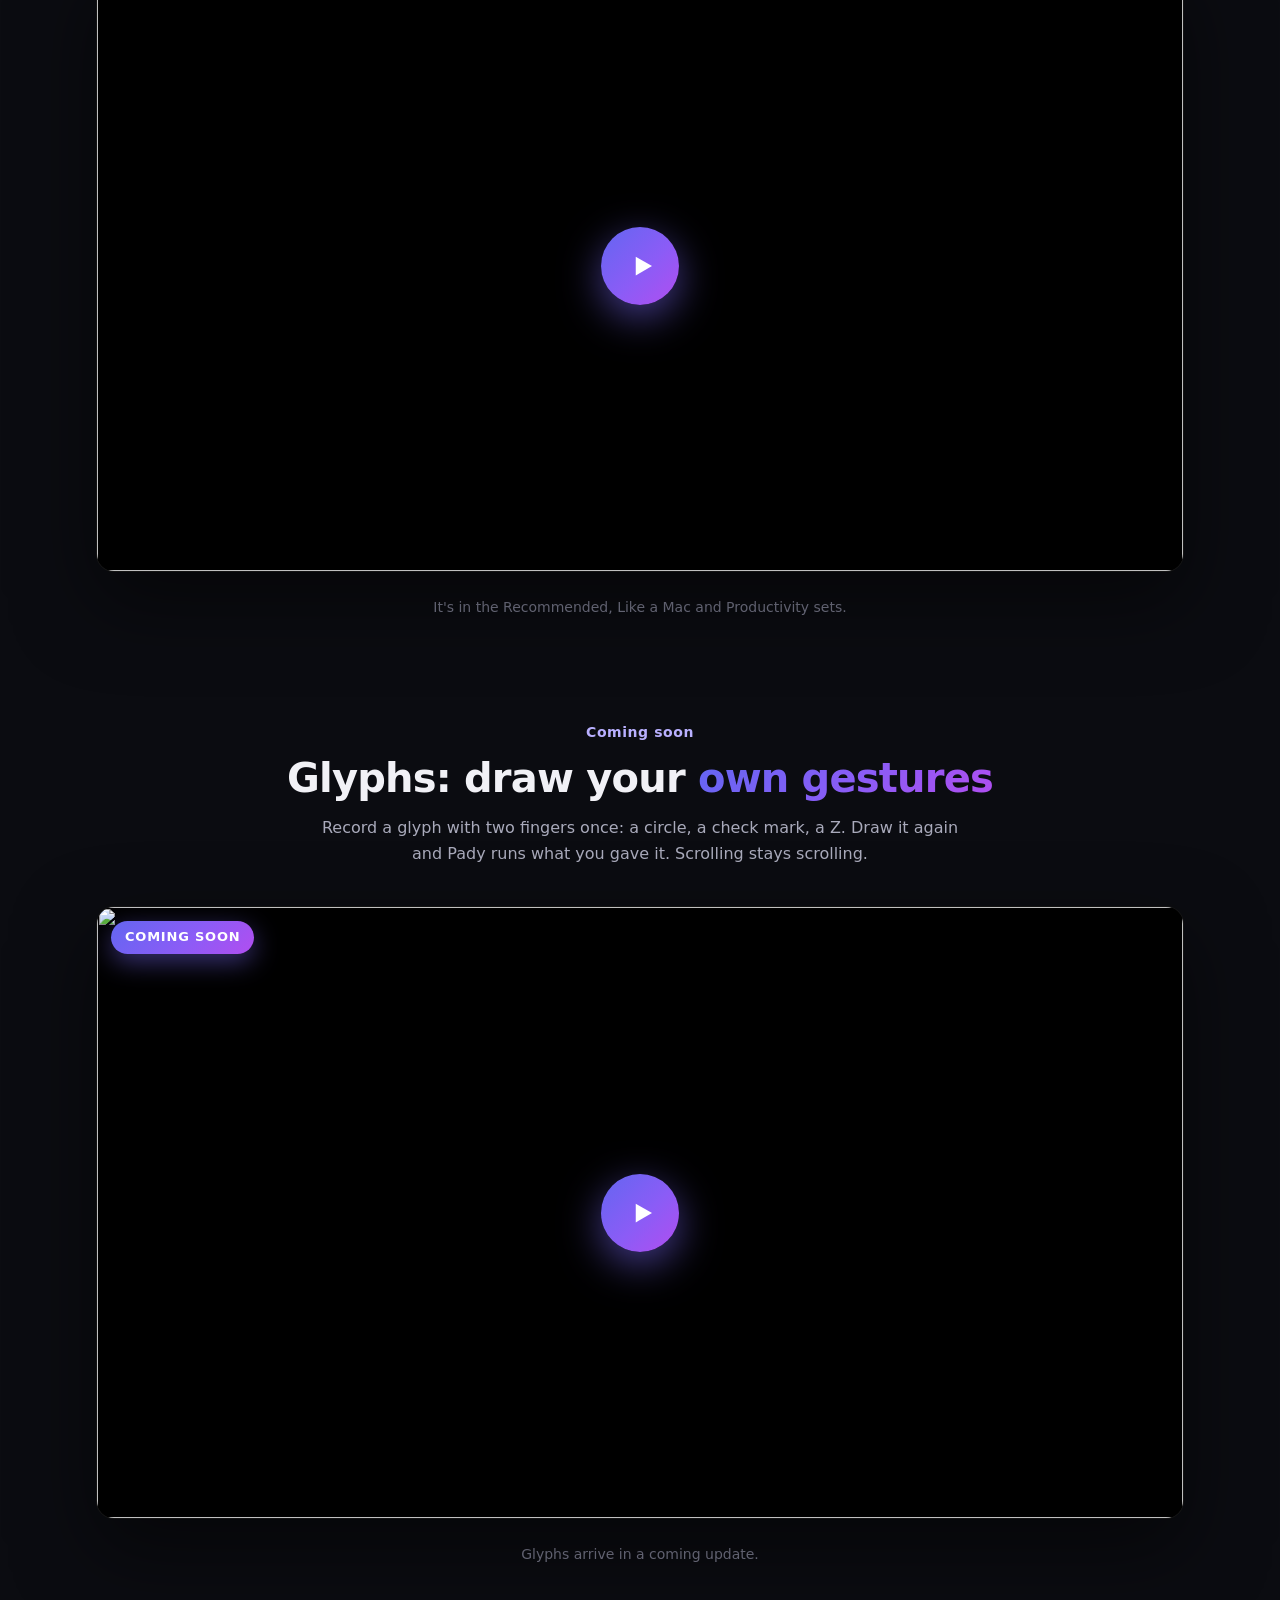
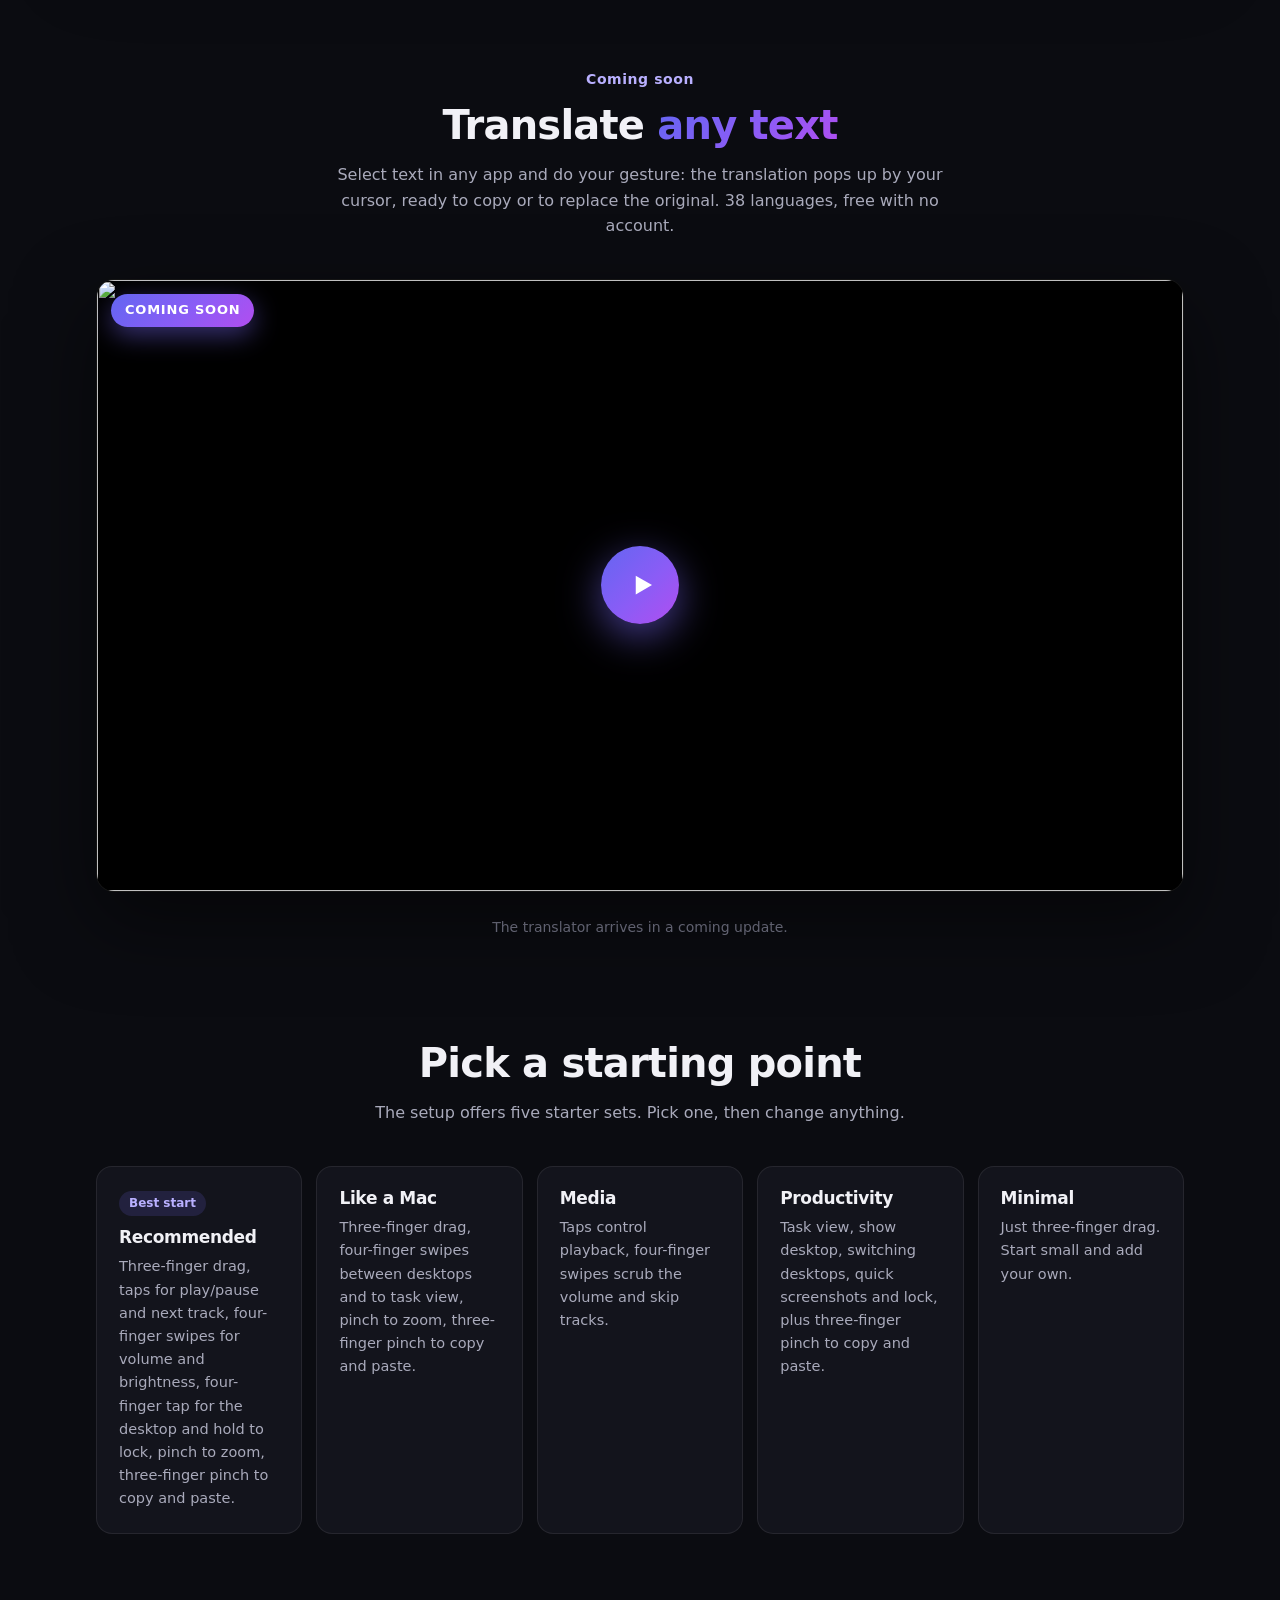
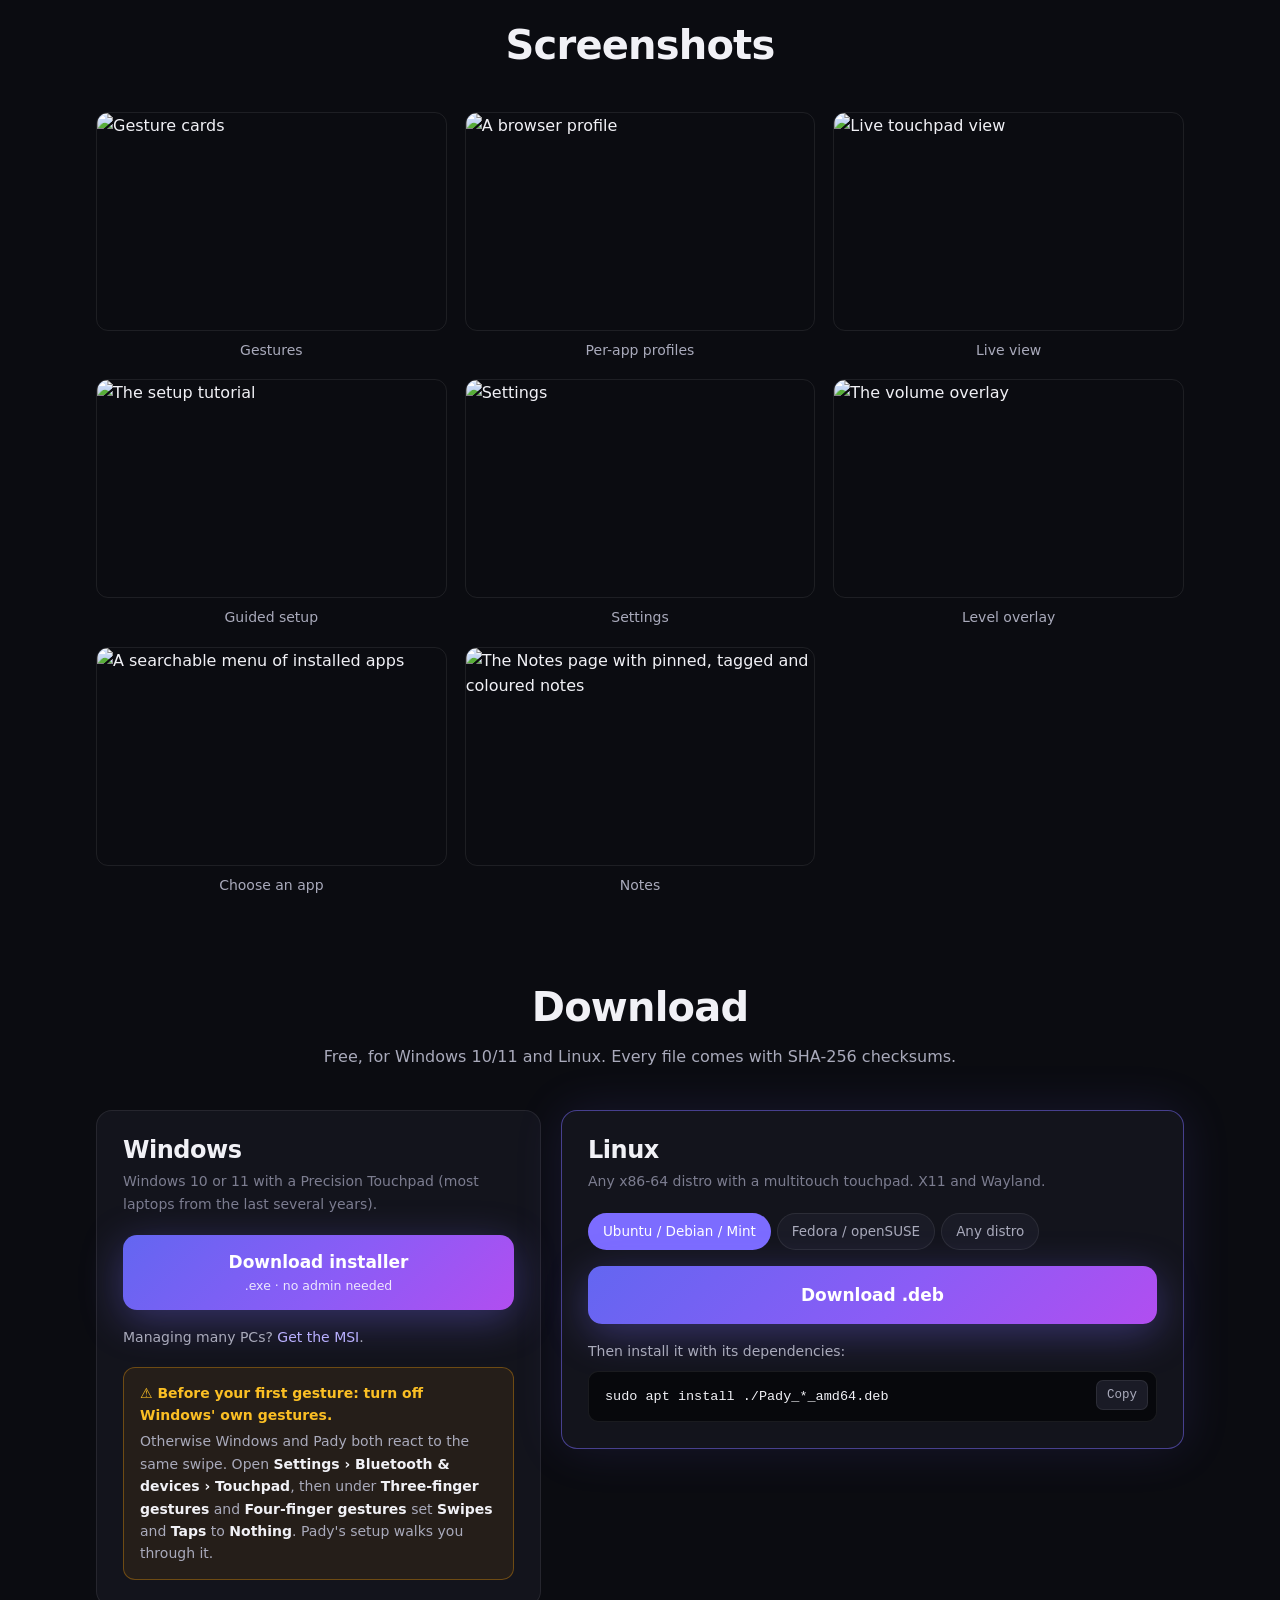
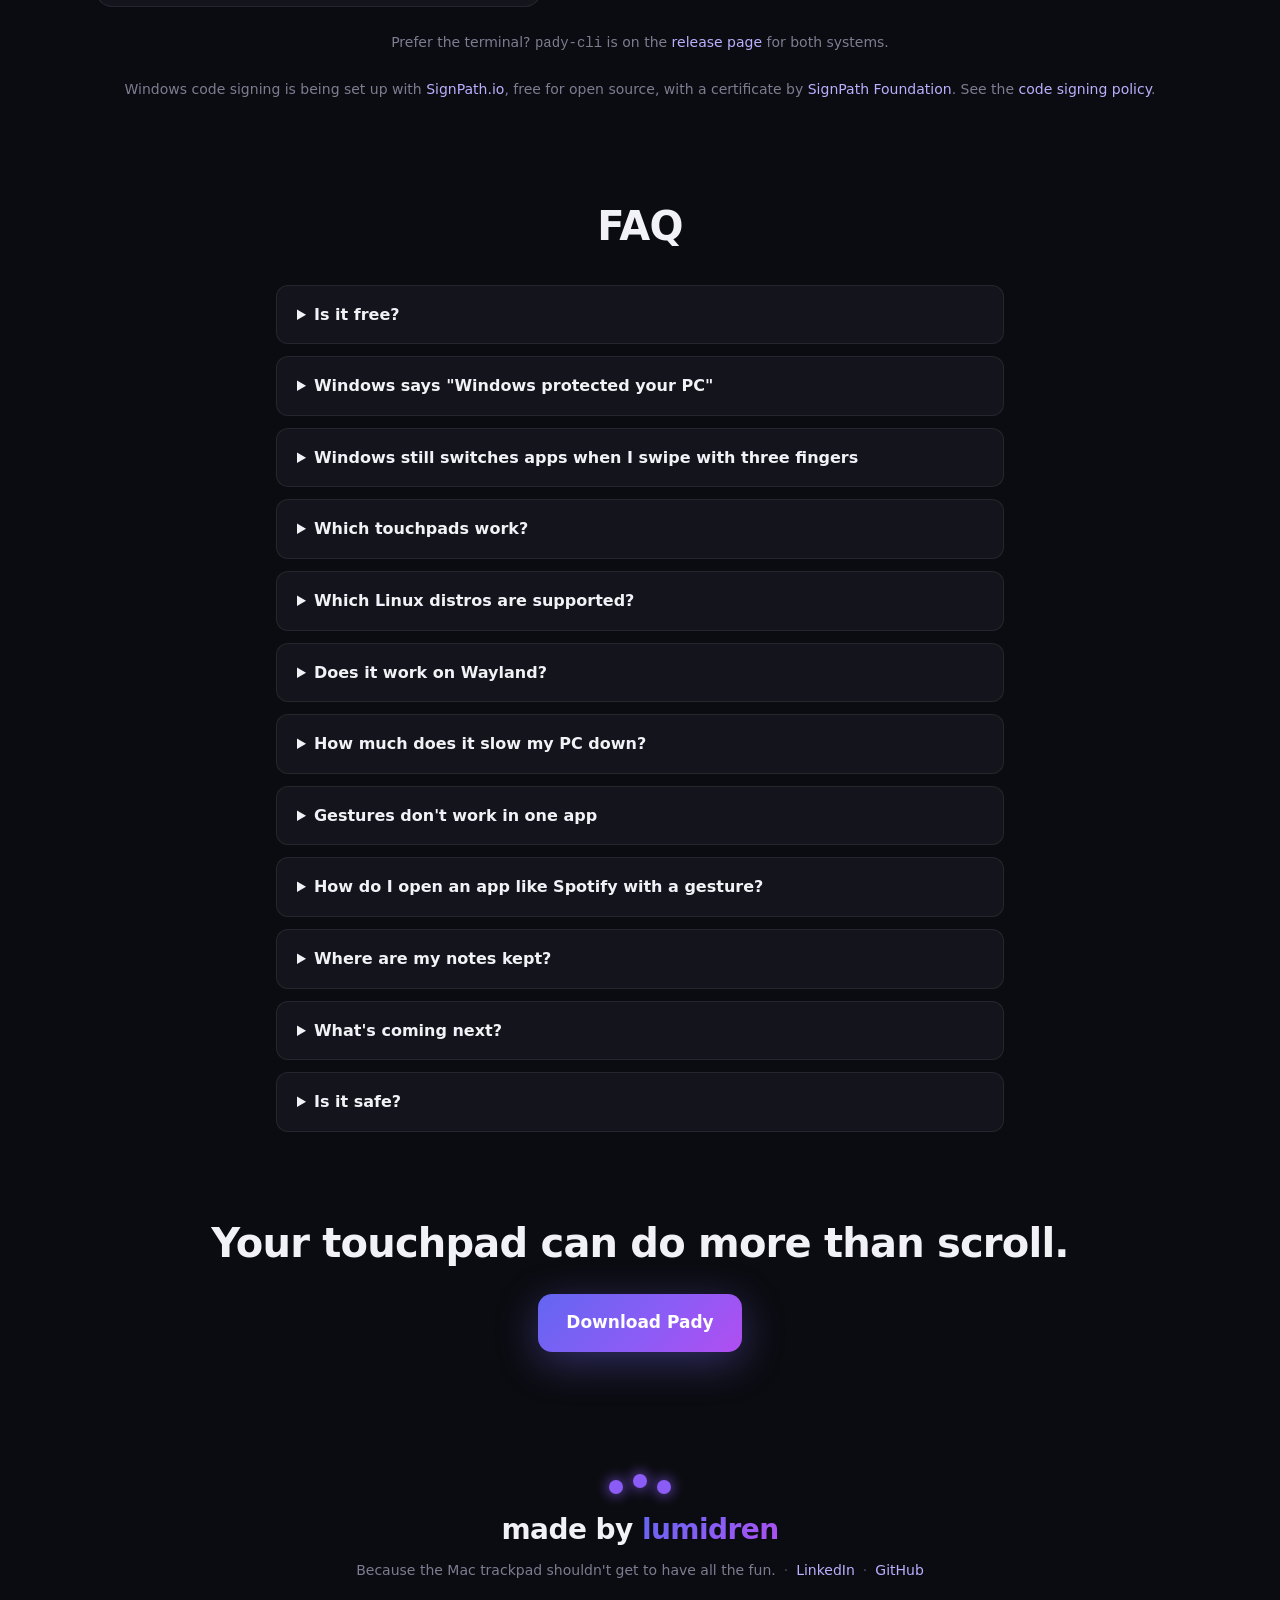
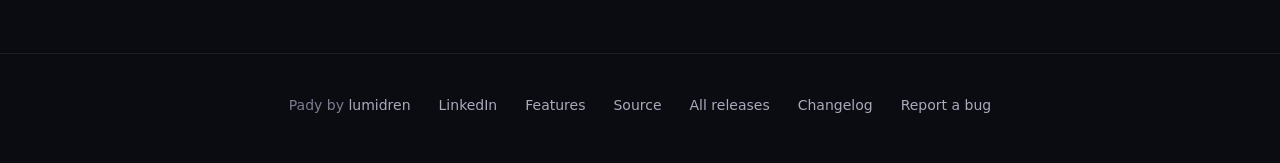
==== commit 2eedfb2c: "Website: the 1.0 section, FAQ and lists cover Quick note, Notes, Choose an app and Clipboard history" ====
--- a/site/index.html
+++ b/site/index.html
@@ -103,6 +103,7 @@
             <tr><td>Double &amp; triple taps, holds</td><td>—</td><td class="us">✓</td></tr>
             <tr><td>Pinch with 3+ fingers</td><td>—</td><td class="us">✓</td></tr>
             <tr><td>Copy &amp; paste with a pinch</td><td>—</td><td class="us">✓</td></tr>
+            <tr><td>A note by your cursor, in any app</td><td>—</td><td class="us">✓</td></tr>
             <tr><td>Draw your own gestures (glyphs)</td><td>—</td><td class="us">Soon</td></tr>
             <tr><td>Translate selected text in any app</td><td>—</td><td class="us">Soon</td></tr>
             <tr><td>Switch keyboard language without the pop-up</td><td>—</td><td class="us">✓</td></tr>
@@ -130,25 +131,27 @@
       <ul class="chips">
         <li>Keyboard shortcuts</li><li>Volume &amp; mute</li><li>Brightness</li><li>Play / pause / skip</li>
         <li>Copy &amp; paste</li><li>Zoom</li><li>Switch desktops</li><li>Screenshot</li>
-        <li>Open a link</li><li>Launch an app</li><li>Switch to an app</li><li>Run a command</li><li>Lock the screen</li><li>Switch keyboard language</li><li>Switch apps (Alt+Tab)</li>
+        <li>Open a link</li><li>Launch an app</li><li>Switch to an app</li><li>Run a command</li><li>Lock the screen</li><li>Switch keyboard language</li><li>Switch apps (Alt+Tab)</li><li>Quick note</li><li>Clipboard history</li>
       </ul>
       <p class="see-all"><a href="features.html">See every feature <span aria-hidden="true">→</span></a></p>
     </section>
 
     <section id="new" class="section">
       <p class="eyebrow">In 1.0</p>
-      <h2>Switch apps, tap faster, <span class="grad">and trust it more</span></h2>
-      <p class="sub">Three releases since 1.0: an app switcher you steer with your fingers, taps that learn your pace, and a full security assessment with its findings fixed.</p>
+      <h2>Jot a note, pick an app, <span class="grad">and trust it</span></h2>
+      <p class="sub">Pady 1.0 is the first public release. Next to the 33 gestures, it comes with a note that opens the moment you ask, a menu of your apps, and a full security assessment with its findings fixed.</p>
       <div class="grid">
+        <div class="card"><h3>Quick note</h3><p>One gesture opens a small note by your cursor, in any app, at once. Type, then close it any way you like: it is saved.</p></div>
+        <div class="card"><h3>Notes</h3><p>Everything you jotted down, kept in the app on your computer: search, tags, colours, pins, to-do lists, undo, and an export to one Markdown file.</p></div>
+        <div class="card"><h3>Choose an app</h3><p>Pick the app a gesture opens from a searchable menu of everything installed, with icons. Store apps included, no paths to type.</p></div>
         <div class="card"><h3>App switcher</h3><p>Swipe to show every open app, keep your fingers down and slide sideways to pick one, lift to switch. Alt+Tab without the keys.</p></div>
-        <div class="card"><h3>Taps that learn your pace</h3><p>A single tap only waits as long as you take to double tap, and every gesture's action now runs before anything else Pady does.</p></div>
+        <div class="card"><h3>Clipboard history</h3><p>A gesture opens the system's clipboard history, so you can paste something you copied earlier.</p></div>
         <div class="card"><h3>Checked for security</h3><p>An assessment with attack tests, load tests and a 30-minute soak. What it found is fixed: safer app launching, settings that can't be half-saved, a log without your commands' secrets. <a href="https://github.com/lumidren/Pady/blob/main/security/REPORT.md">Read the report</a>.</p></div>
       </div>
-      <p class="note-center">Next: choose the app a gesture opens from a searchable menu of everything installed, Store apps included.</p>
     </section>
 
     <section id="copy-paste" class="section">
-      <p class="eyebrow">Since 0.6</p>
+      <p class="eyebrow">Built in</p>
       <h2>Copy and paste <span class="grad">with a pinch</span></h2>
       <p class="sub">Pinch three fingers in to copy, spread them to paste. It works in every app, and a glowing "Copied" tells you it worked.</p>
       <div class="video-frame" data-youtube="aciO9Ana1ZE" data-title="Copy and paste with a pinch">
@@ -210,6 +213,7 @@
         <figure><img src="docs/screenshots/settings.png" alt="Settings" loading="lazy"><figcaption>Settings</figcaption></figure>
         <figure><img src="docs/screenshots/overlay.png" alt="The volume overlay" loading="lazy"><figcaption>Level overlay</figcaption></figure>
         <figure><img src="docs/screenshots/apps.png" alt="A searchable menu of installed apps" loading="lazy"><figcaption>Choose an app</figcaption></figure>
+        <figure><img src="docs/screenshots/notes.png" alt="The Notes page with pinned, tagged and coloured notes" loading="lazy"><figcaption>Notes</figcaption></figure>
       </div>
     </section>
 
@@ -264,9 +268,10 @@
       <details><summary>Which touchpads work?</summary><p>On Windows, any Precision Touchpad, which is most laptops from the last several years. On Linux, any multitouch touchpad, including ones that track fewer fingers than they report.</p></details>
       <details><summary>Which Linux distros are supported?</summary><p>Ubuntu, Debian, Mint, Pop!_OS and friends get the .deb; Fedora and openSUSE the .rpm; everything else the AppImage. Both packages pull in what Pady needs and set up touchpad access, so it works right after installing.</p></details>
       <details><summary>Does it work on Wayland?</summary><p>Gestures and all actions do. Per-app profiles and "switch to app" need to know which window is in front: that works for X11 and XWayland apps, and on KDE Plasma.</p></details>
-      <details><summary>How much does it slow my PC down?</summary><p>It doesn't. In the tray Pady is one process using about 20 MB and no CPU while you're not touching the pad. The settings window uses more while it's open and frees it all when you close it.</p></details>
+      <details><summary>How much does it slow my PC down?</summary><p>It doesn't. In the tray Pady is one process using about 20 MB and no CPU while you're not touching the pad. The settings window uses more while it's open and frees it all when you close it. If you give a gesture the Quick note, Pady keeps that note ready so it opens at once: about 90 MB more memory, still no CPU.</p></details>
       <details><summary>Gestures don't work in one app</summary><p>If that app runs as administrator (some disk, security and forensics tools do), Windows blocks normal apps from sending it keys or clicks, Pady included. Gestures keep working everywhere else.</p></details>
-      <details><summary>How do I open an app like Spotify with a gesture?</summary><p>Pick a gesture, choose <b>Switch to app</b> and type the app's program name, such as <code>Spotify.exe</code>. The gesture brings it to the front, or starts it if it isn't running. Microsoft Store apps work the same way when they install a command under that name, as Spotify does.</p></details>
+      <details><summary>How do I open an app like Spotify with a gesture?</summary><p>Pick a gesture, choose <b>Switch to app</b>, click <b>Choose an app</b> and pick it from the menu: it lists everything installed, with icons, Microsoft Store apps included. The gesture brings the app to the front, or starts it if it isn't running. <b>Launch app</b> works the same way and always starts it.</p></details>
+      <details><summary>Where are my notes kept?</summary><p>In a file on your computer, next to Pady's settings. Nothing is uploaded and there is no account. <b>Export all notes</b> on the Notes page writes them all to one Markdown file you can keep anywhere.</p></details>
       <details><summary>What's coming next?</summary><p>Glyphs (draw your own gestures with two fingers) and a translator for selected text are being polished in beta builds. See them on the <a href="features.html#soon">features page</a>.</p></details>
       <details><summary>Is it safe?</summary><p>Pady reads only the touchpad, never the keyboard, and sends nothing about you anywhere. Its only connection is a twice-daily check on GitHub for a new version (you can turn it off), and updates install only if they're signed by Pady. The code is checked with fuzz tests and dependency audits. The details are in the <a href="https://github.com/lumidren/Pady/blob/main/SECURITY.md">security notes</a>, and how releases are signed is in the <a href="https://github.com/lumidren/Pady#code-signing-policy">code signing policy</a>.</p></details>
     </section>
